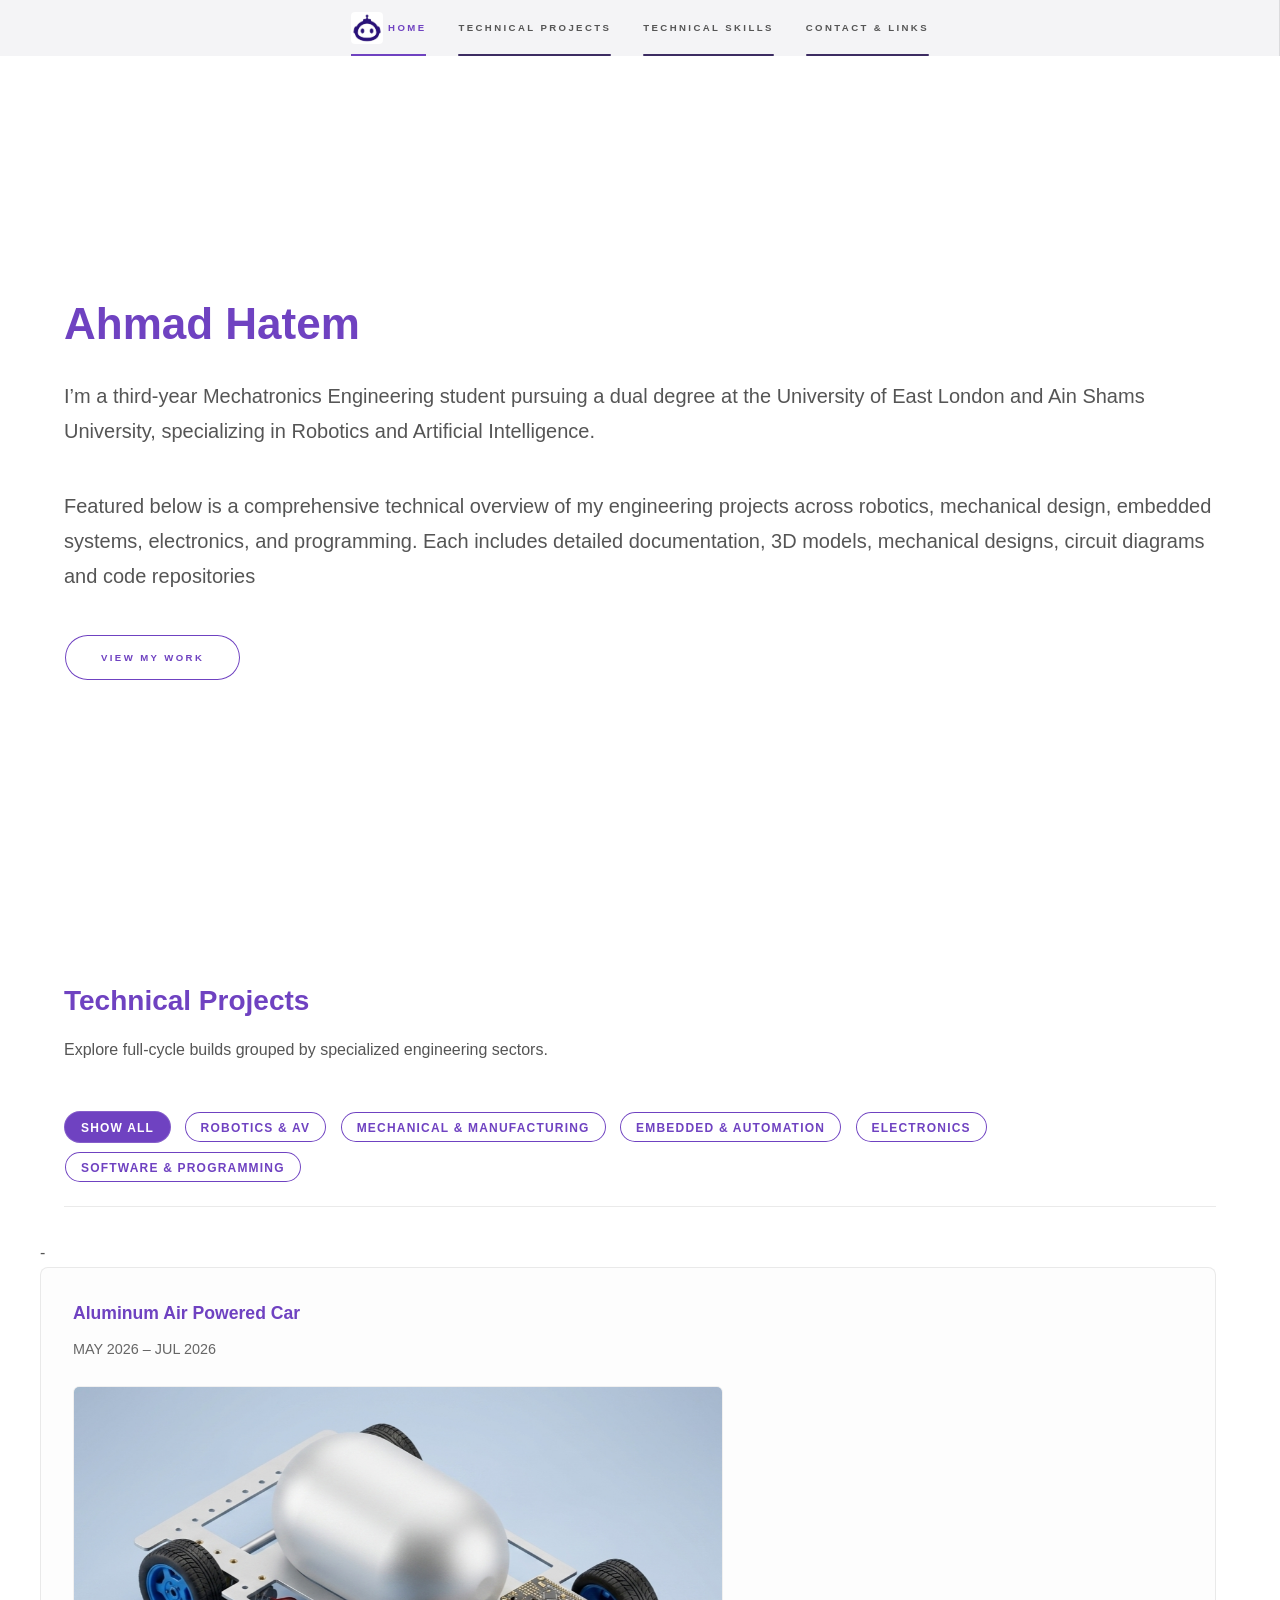
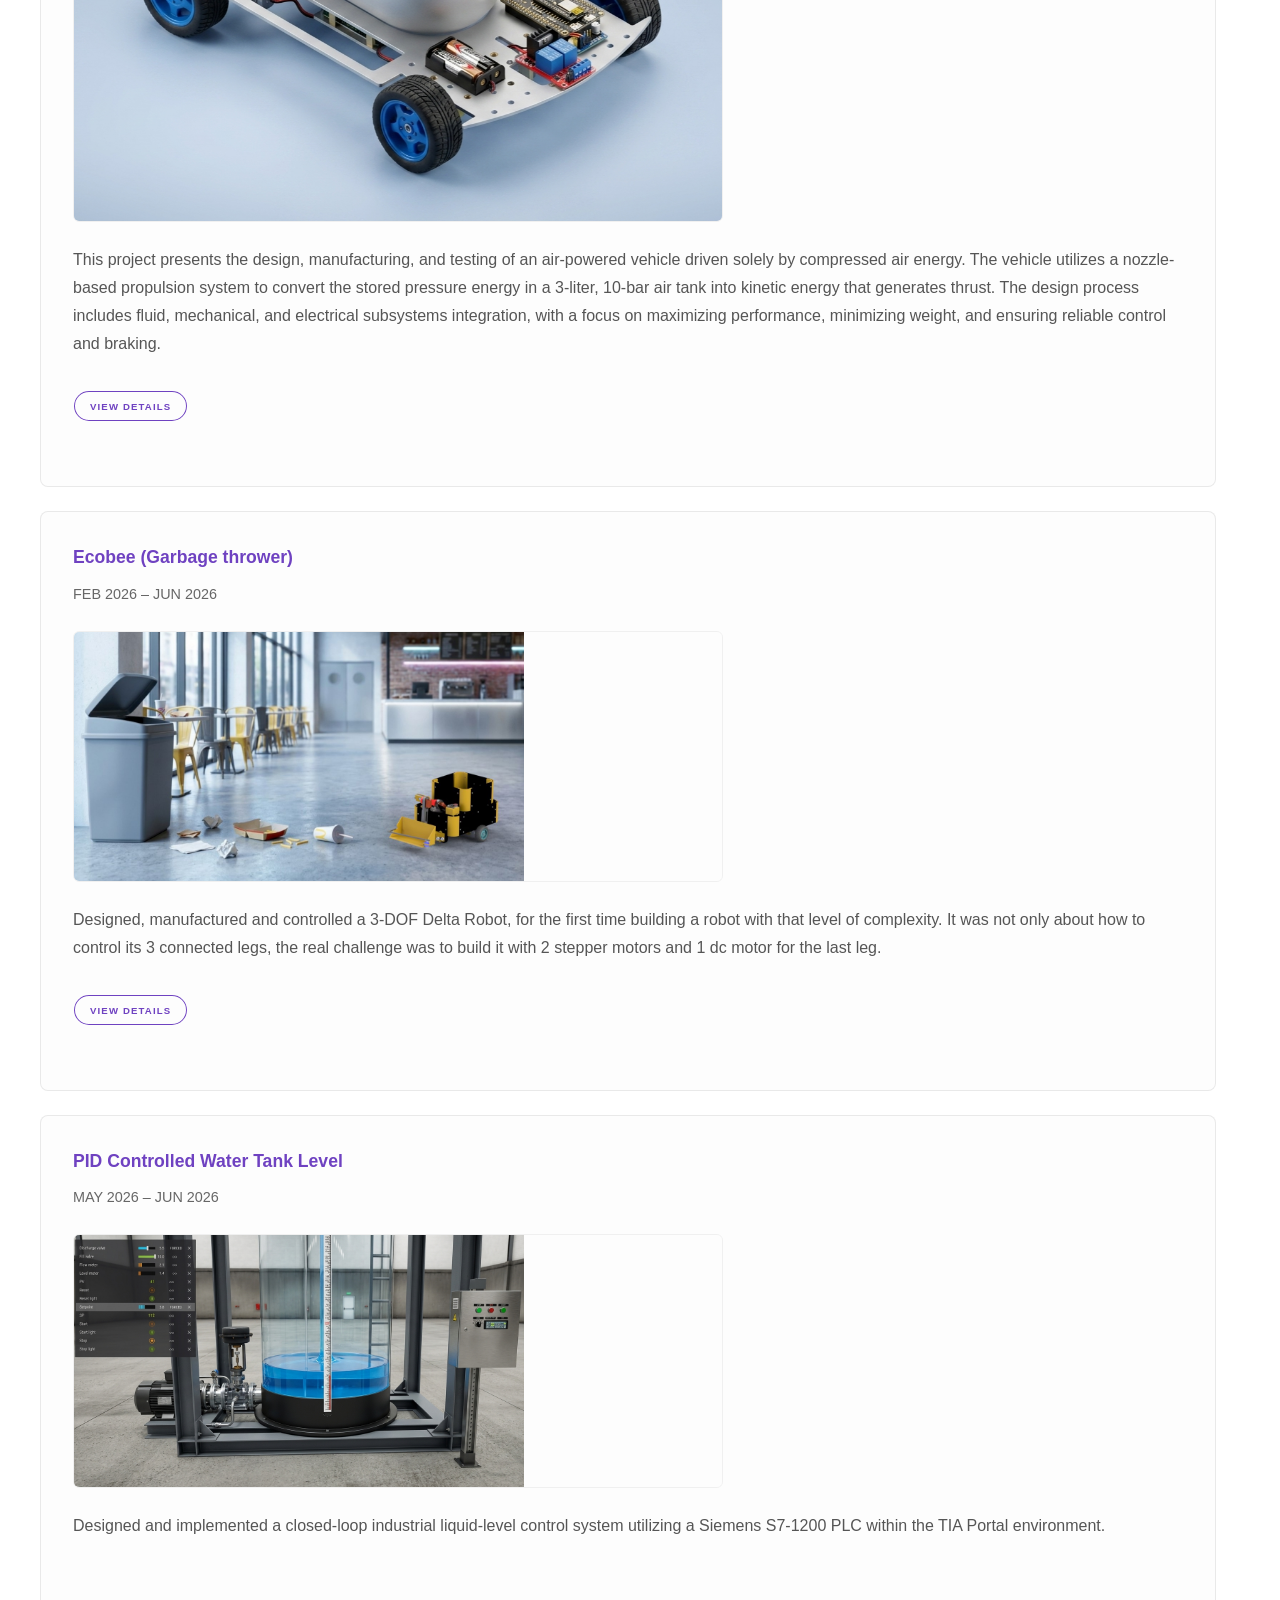
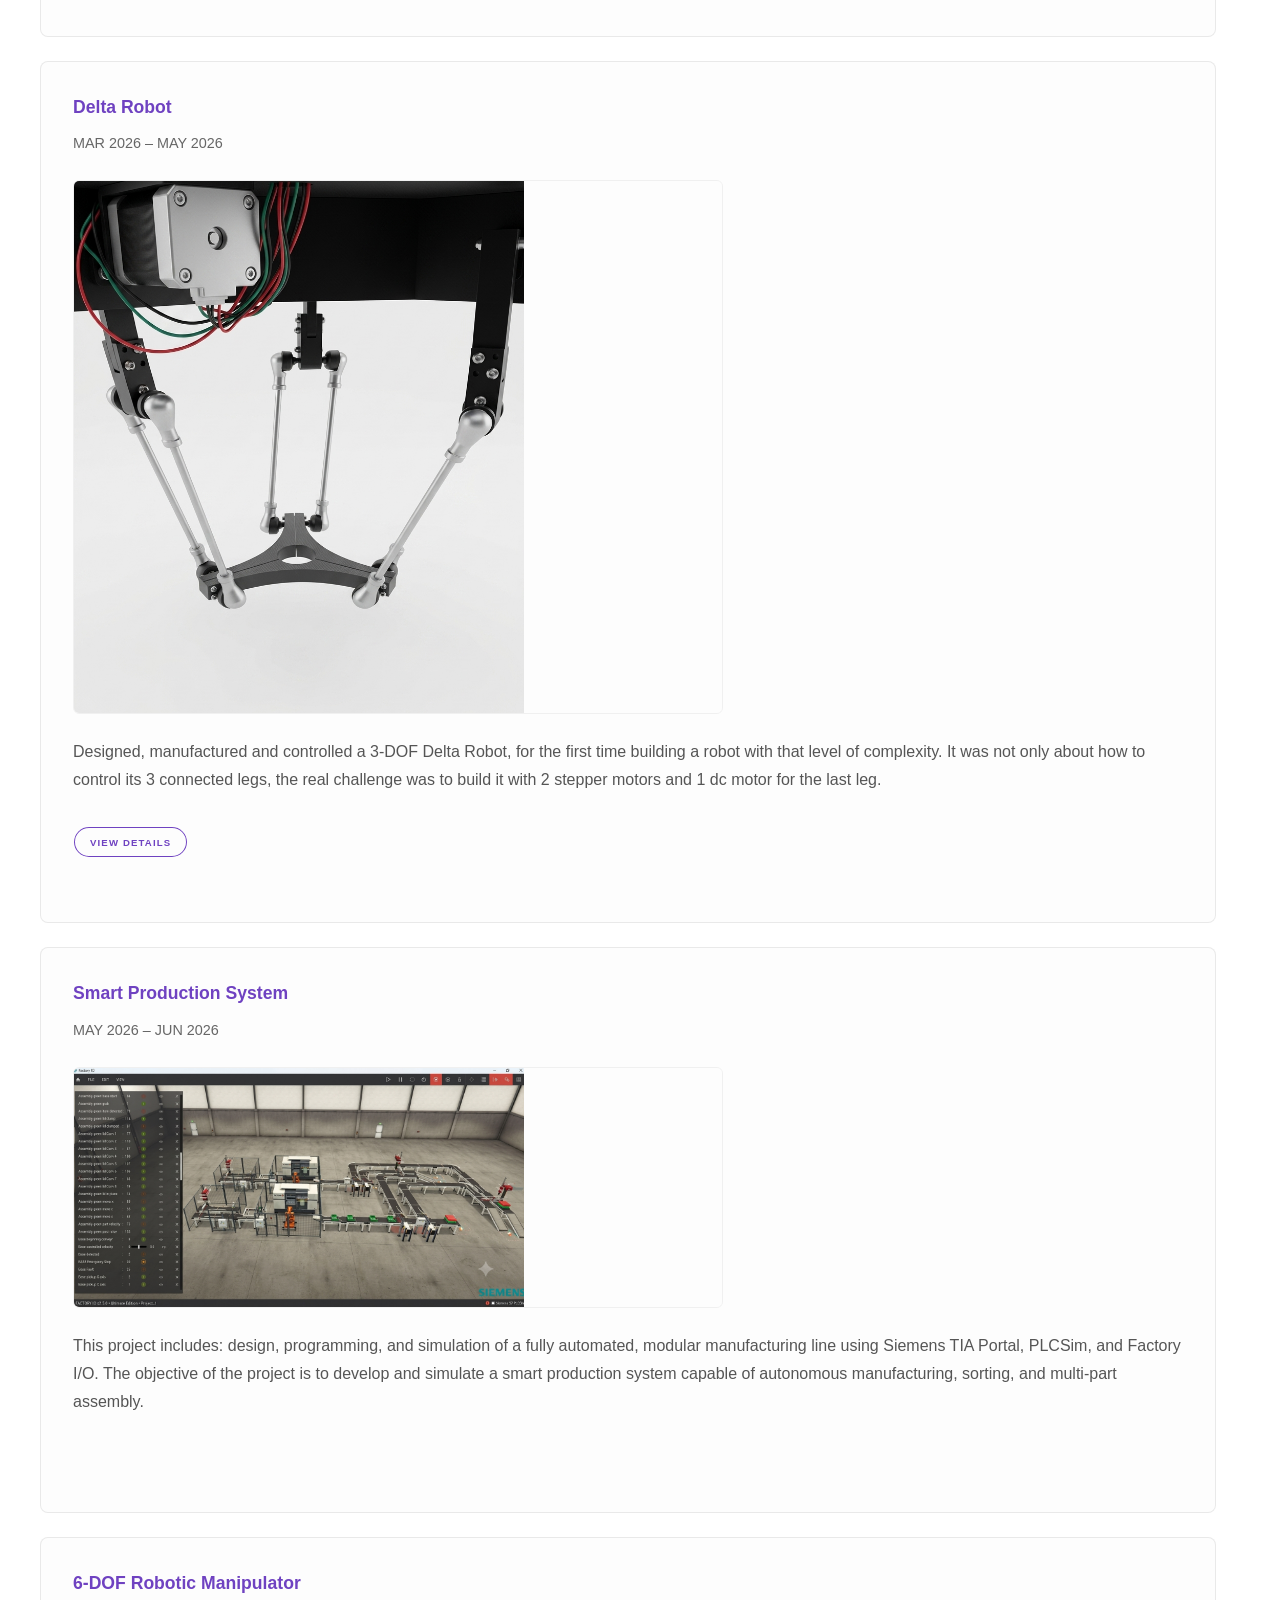
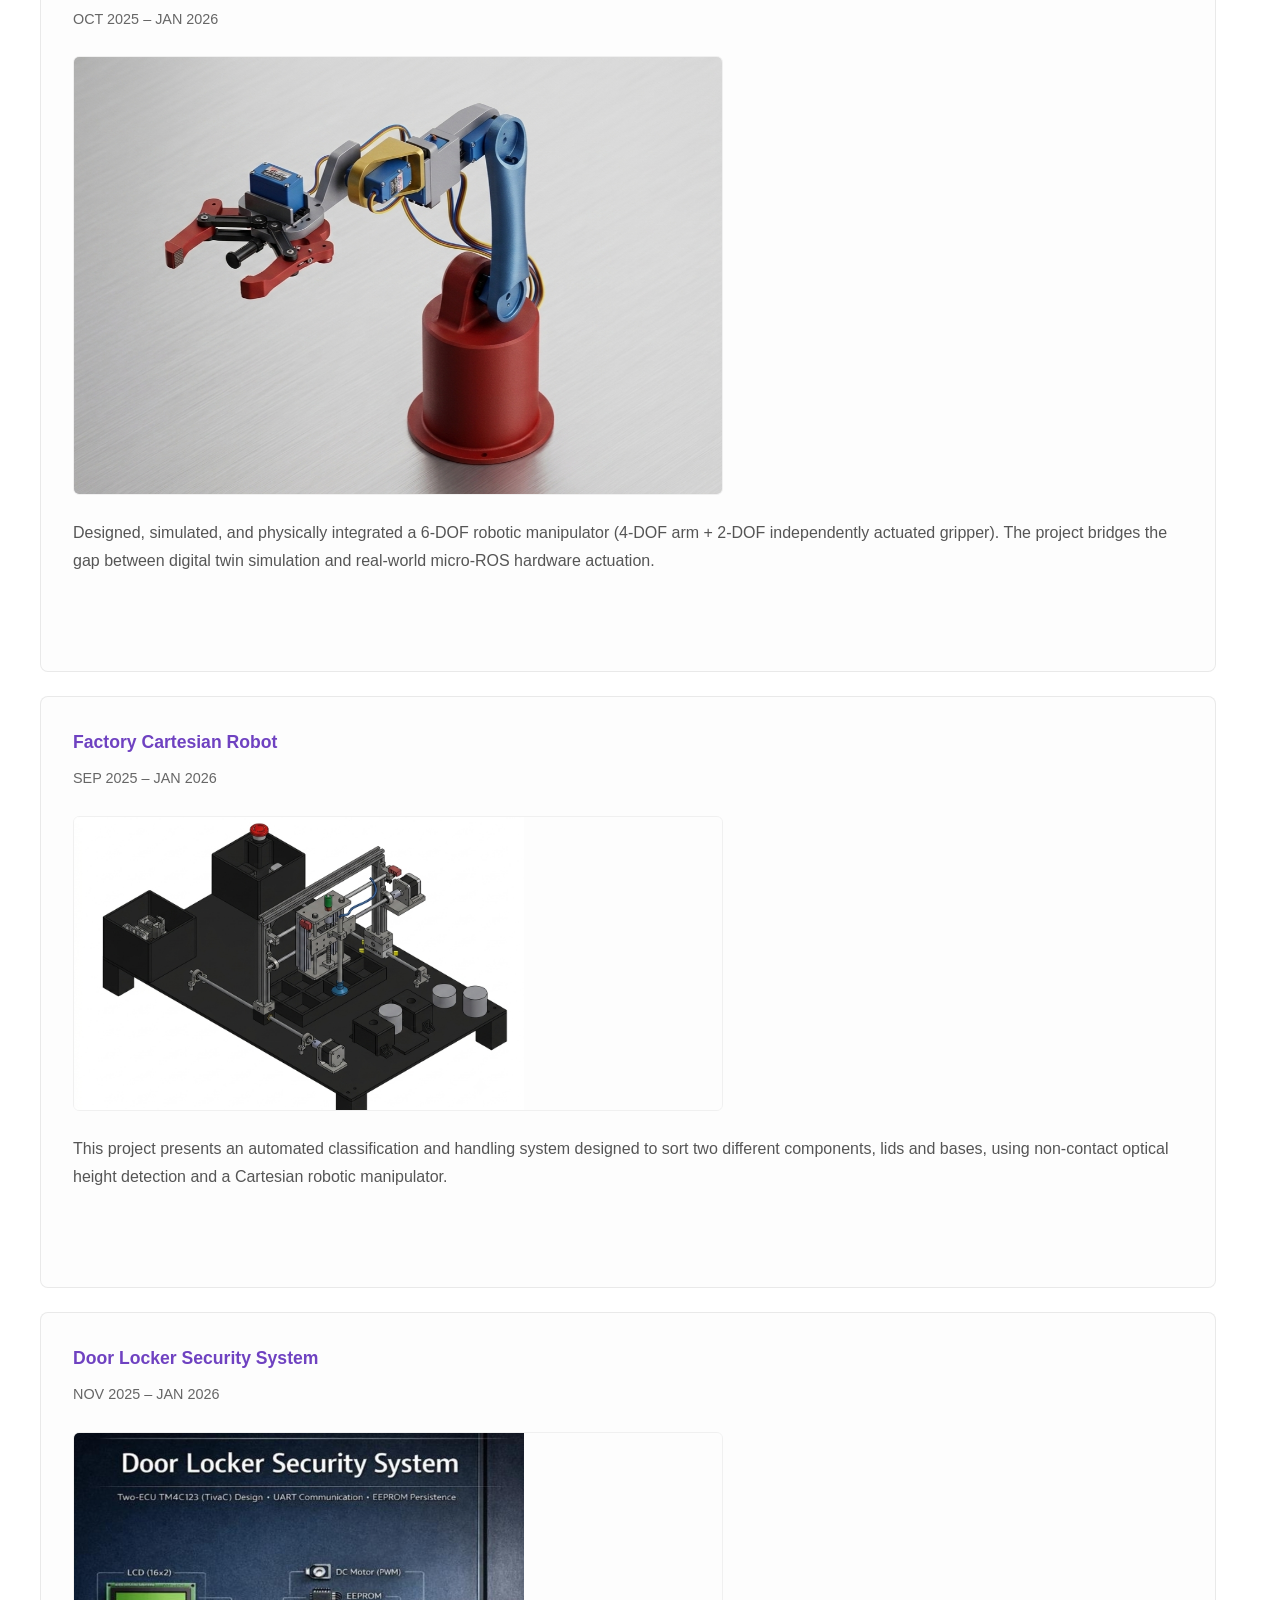
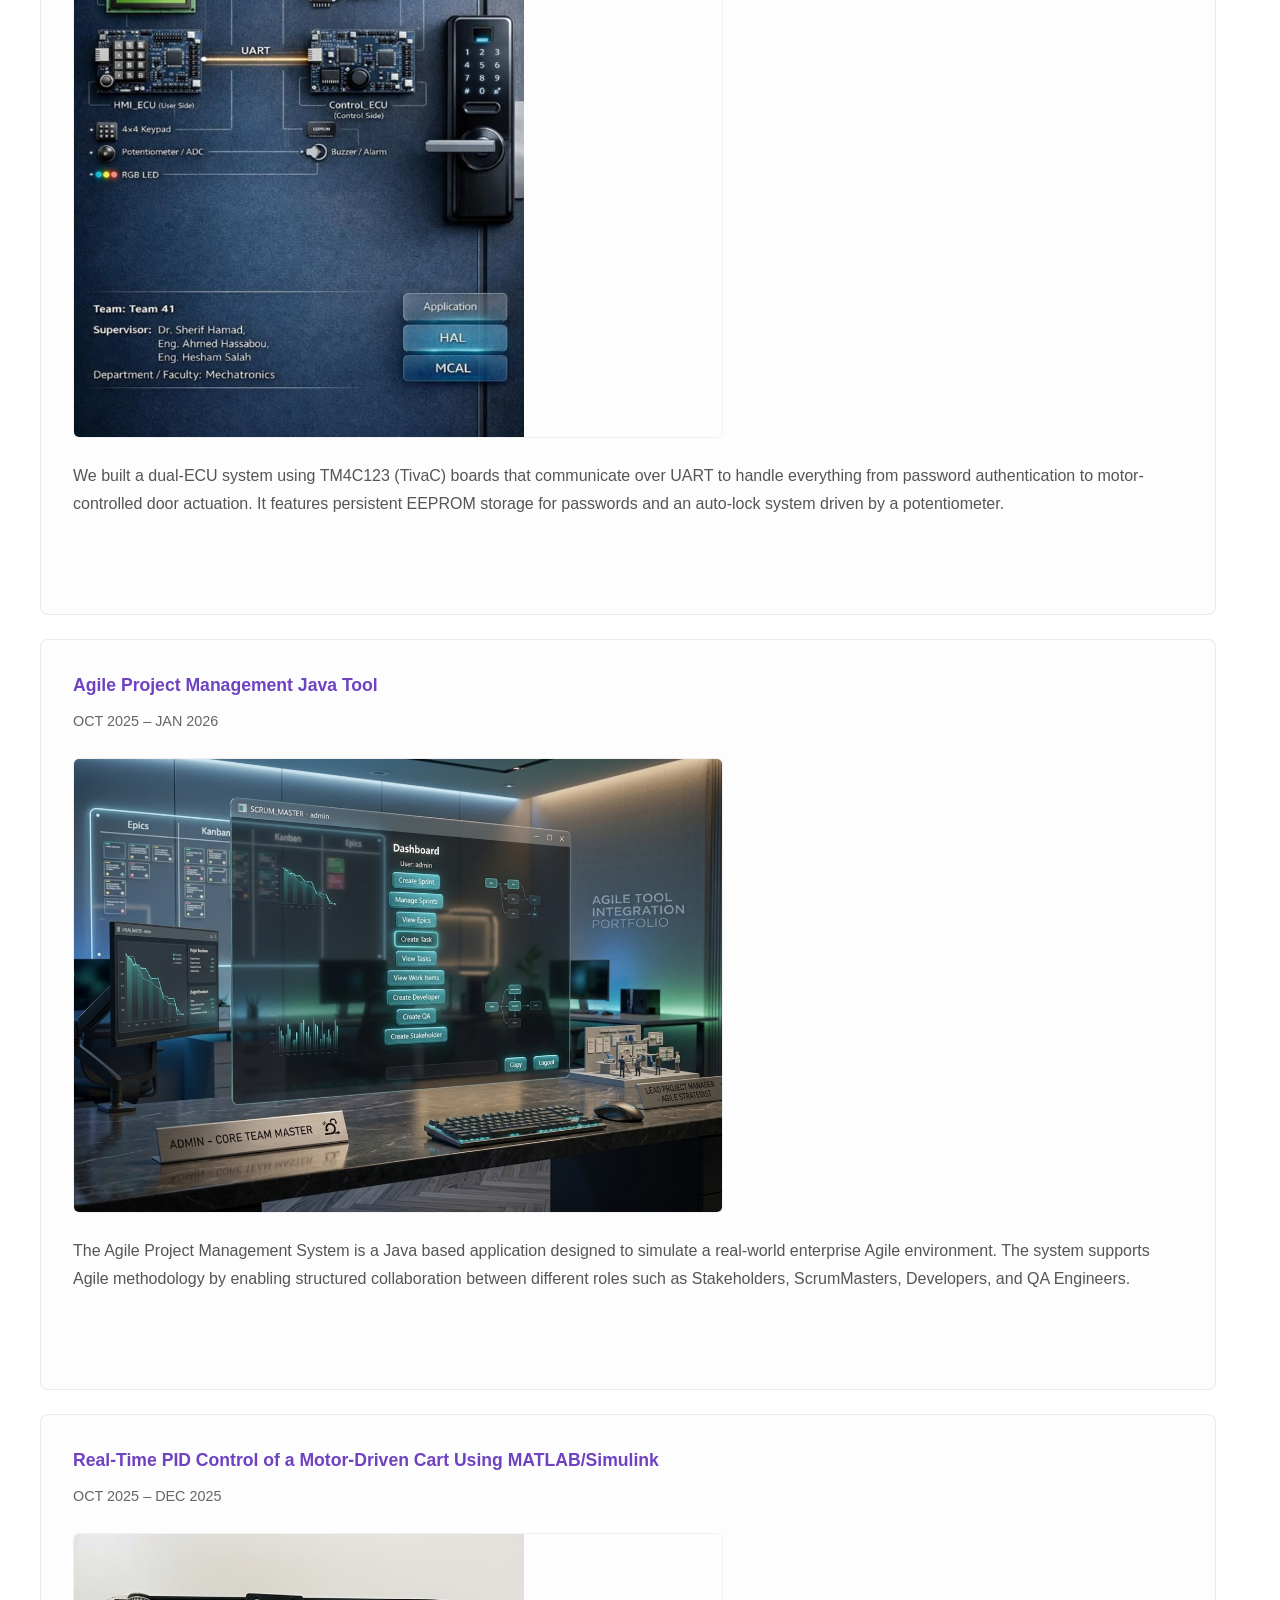
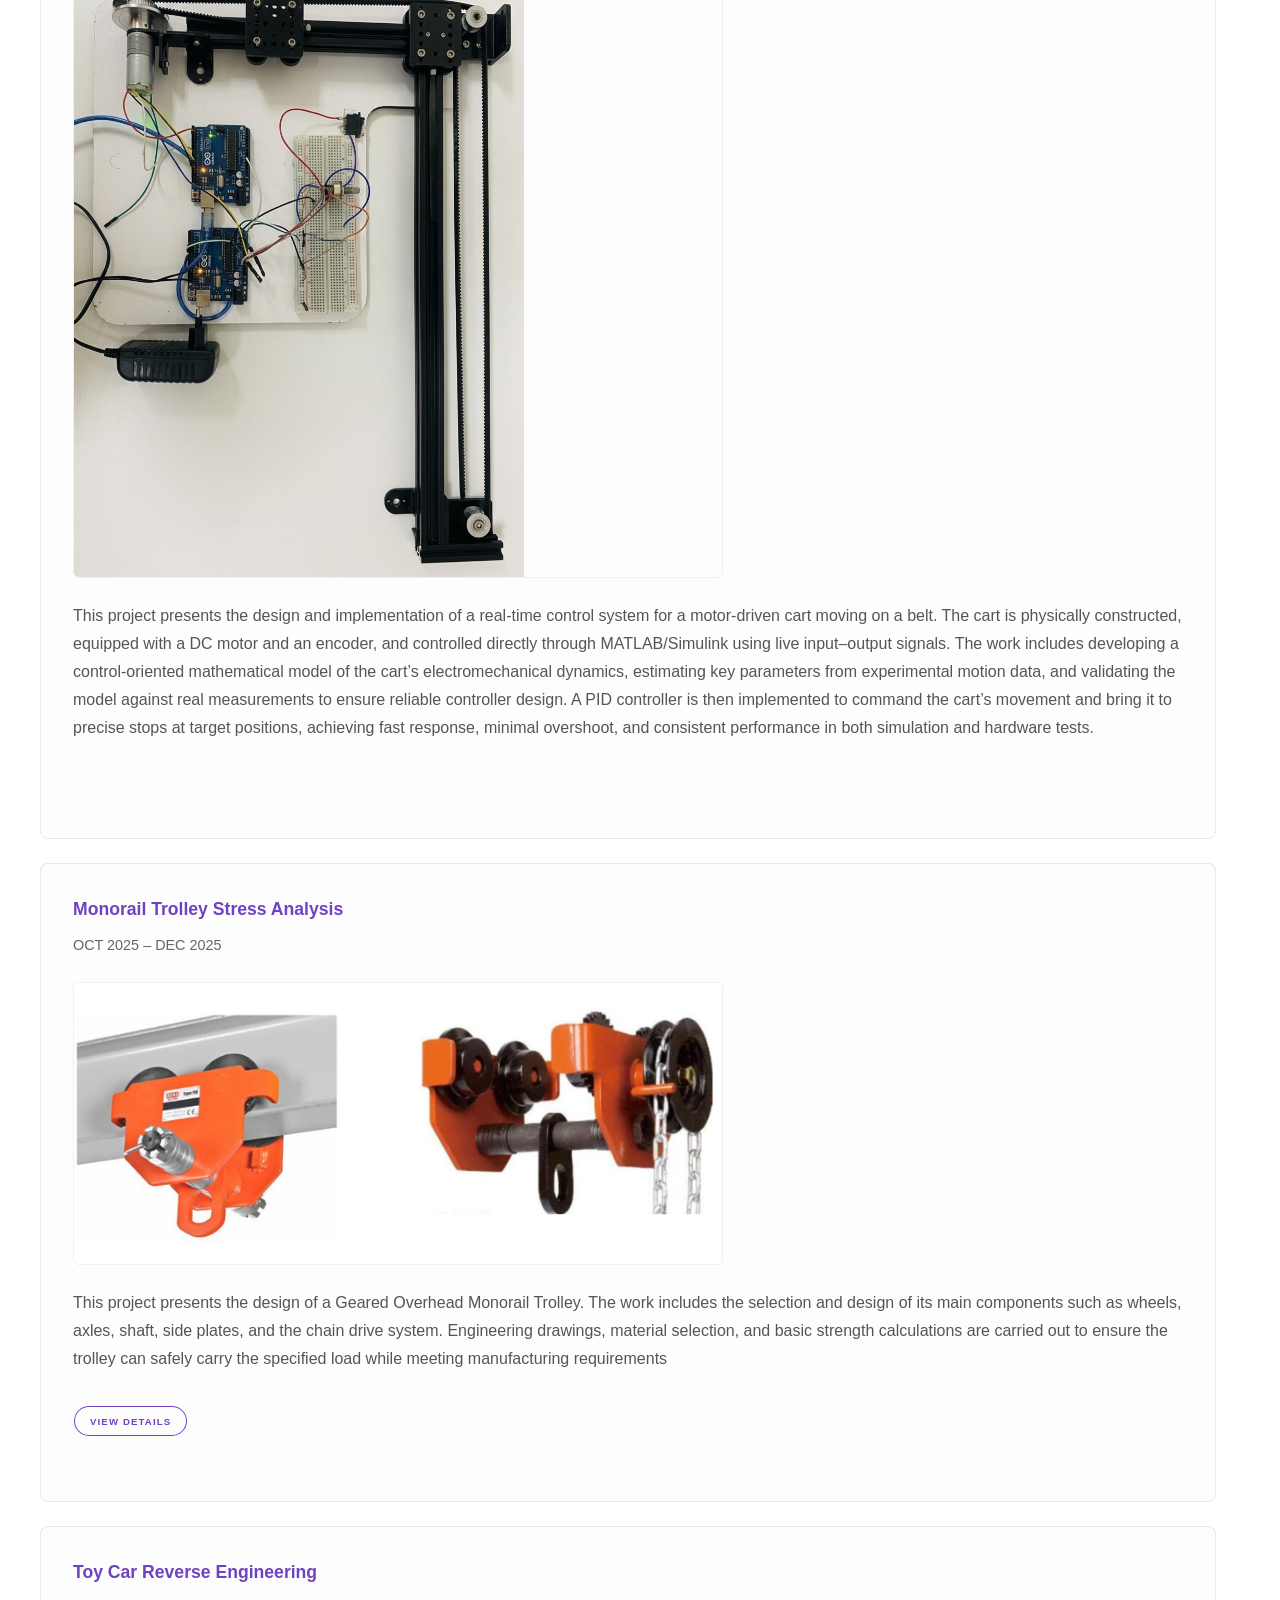
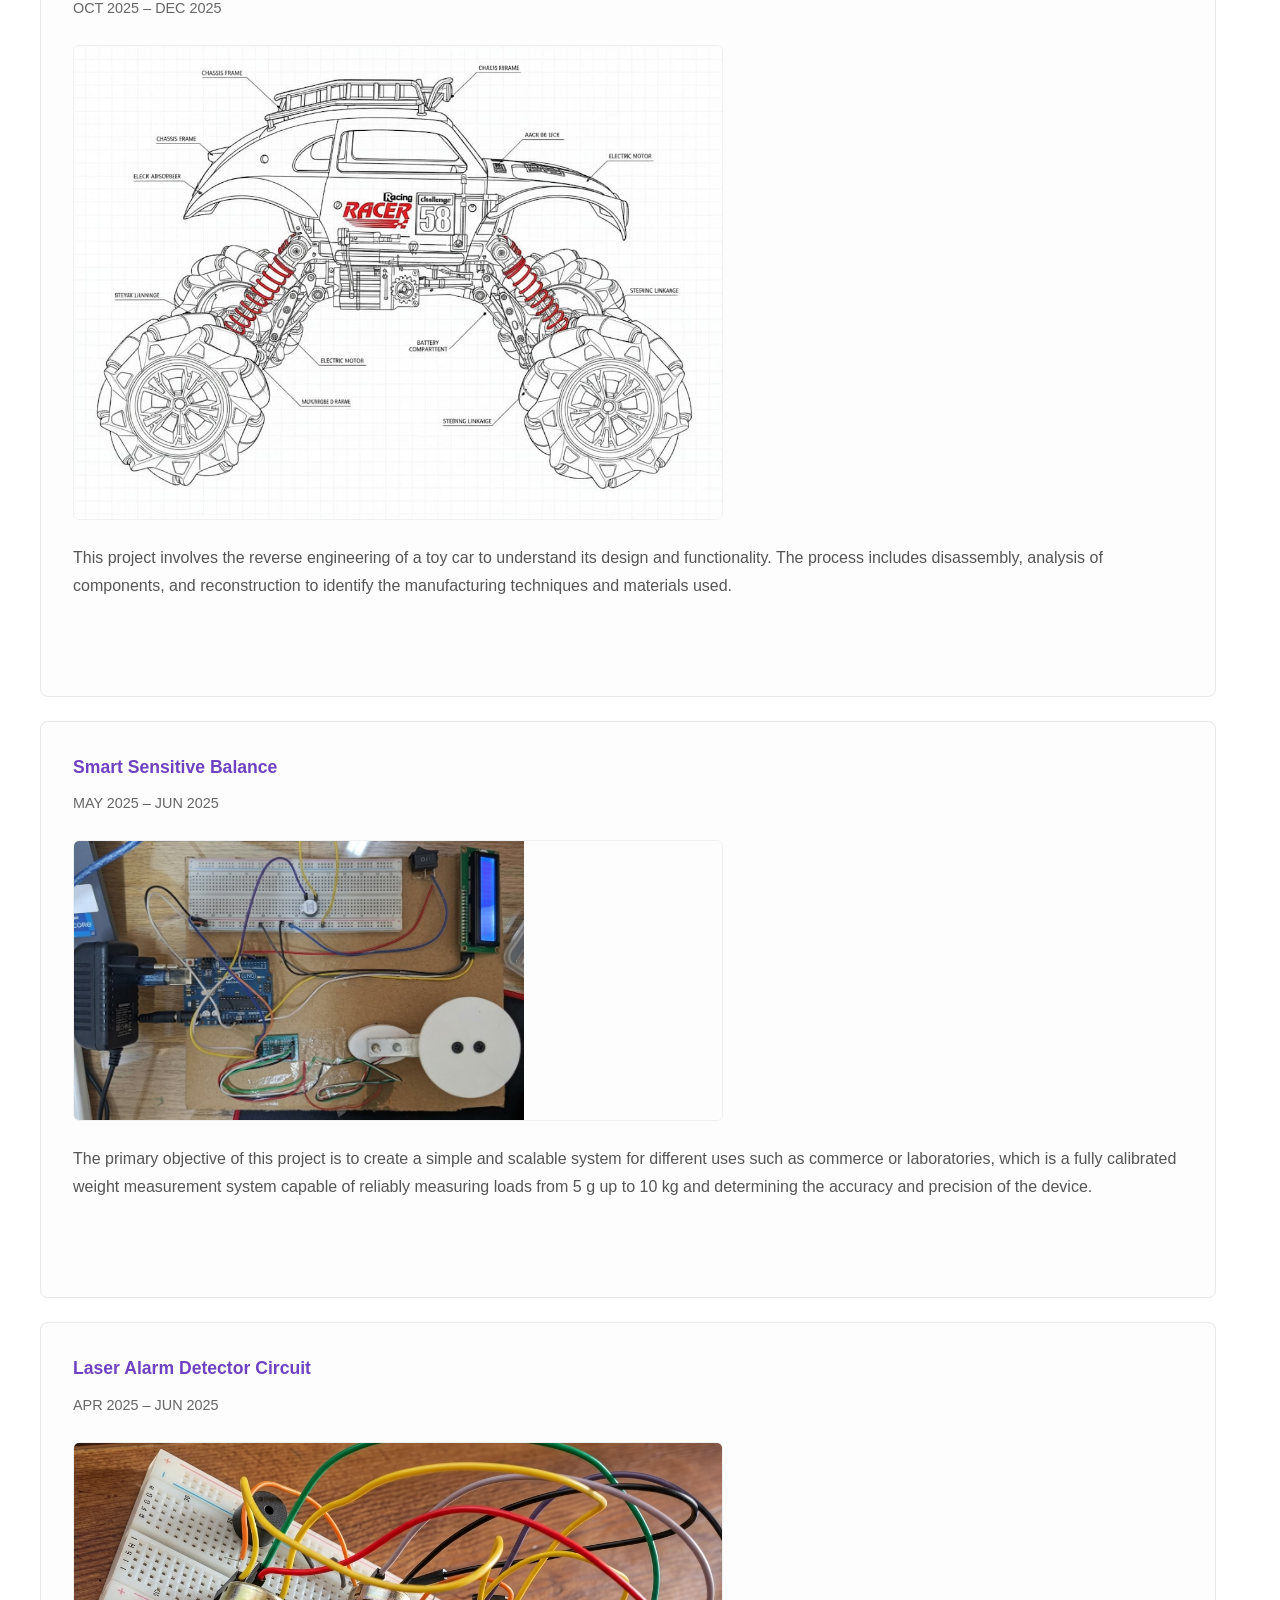
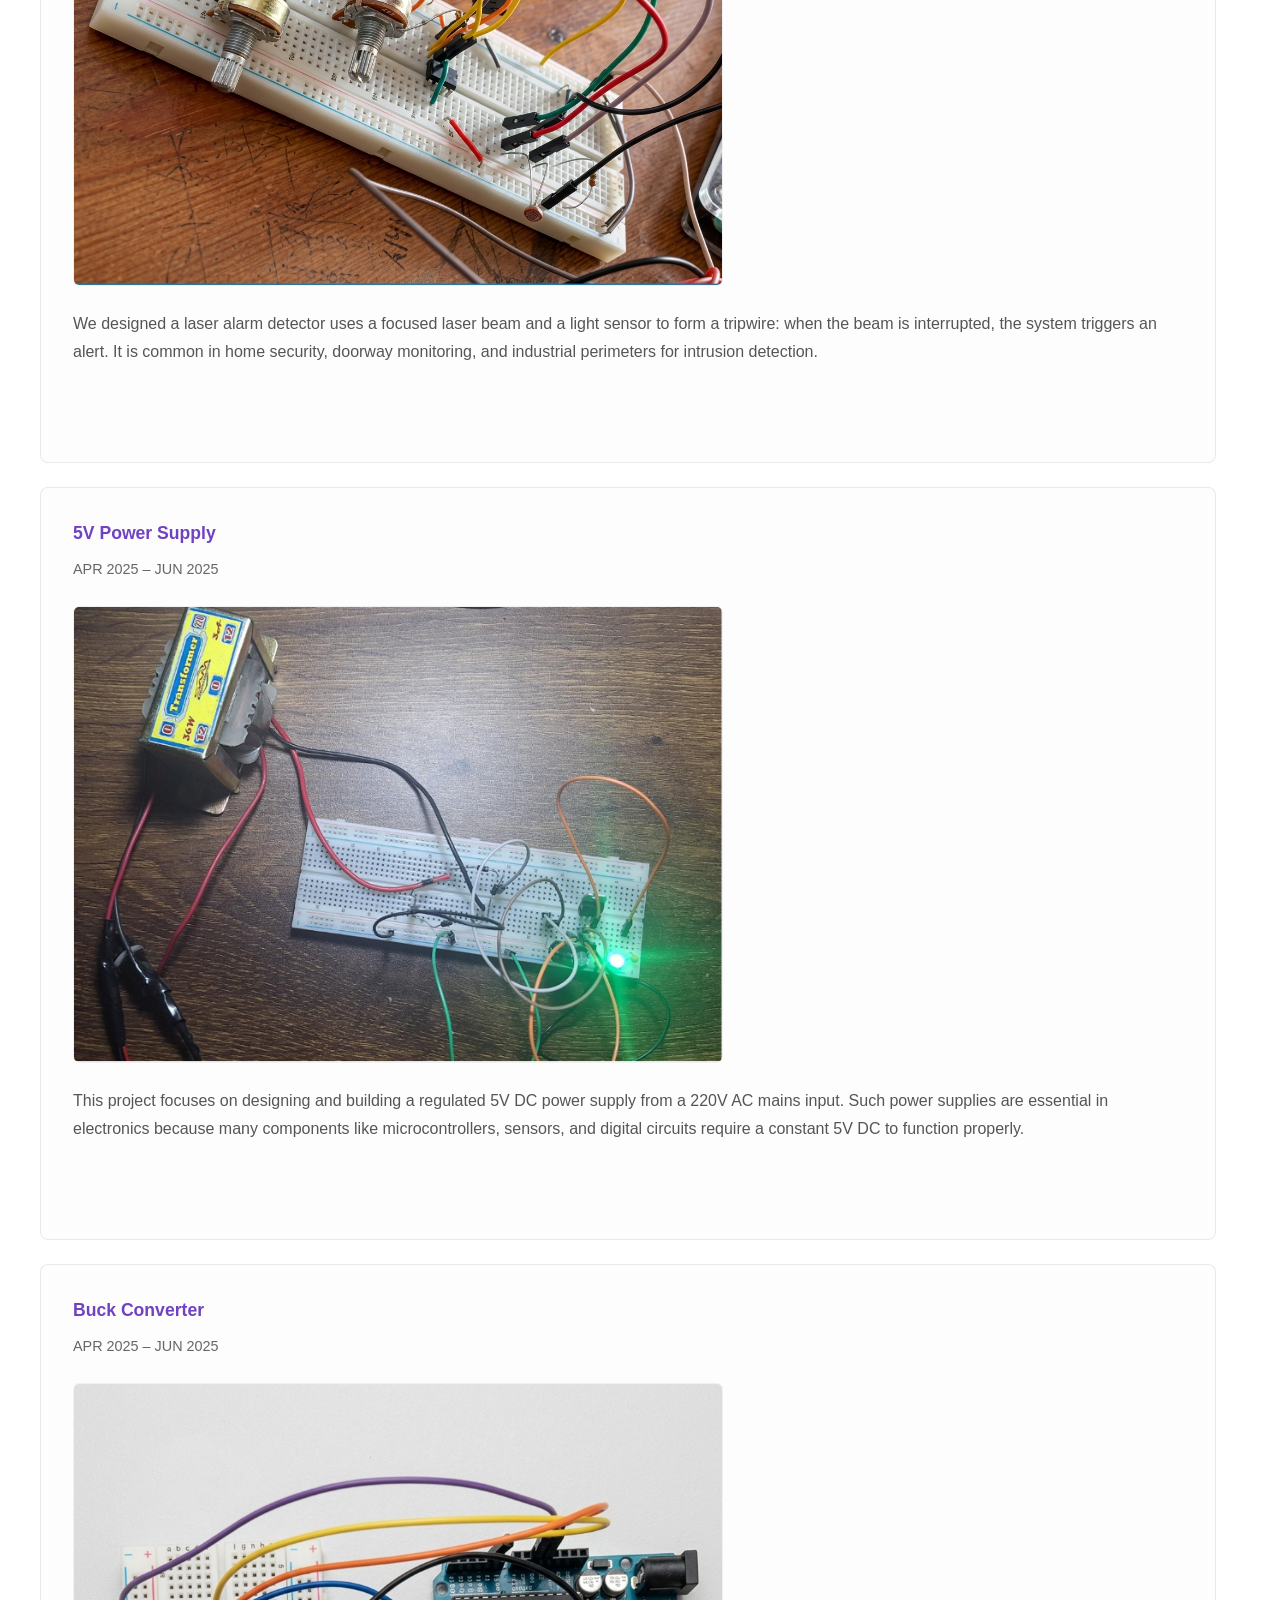
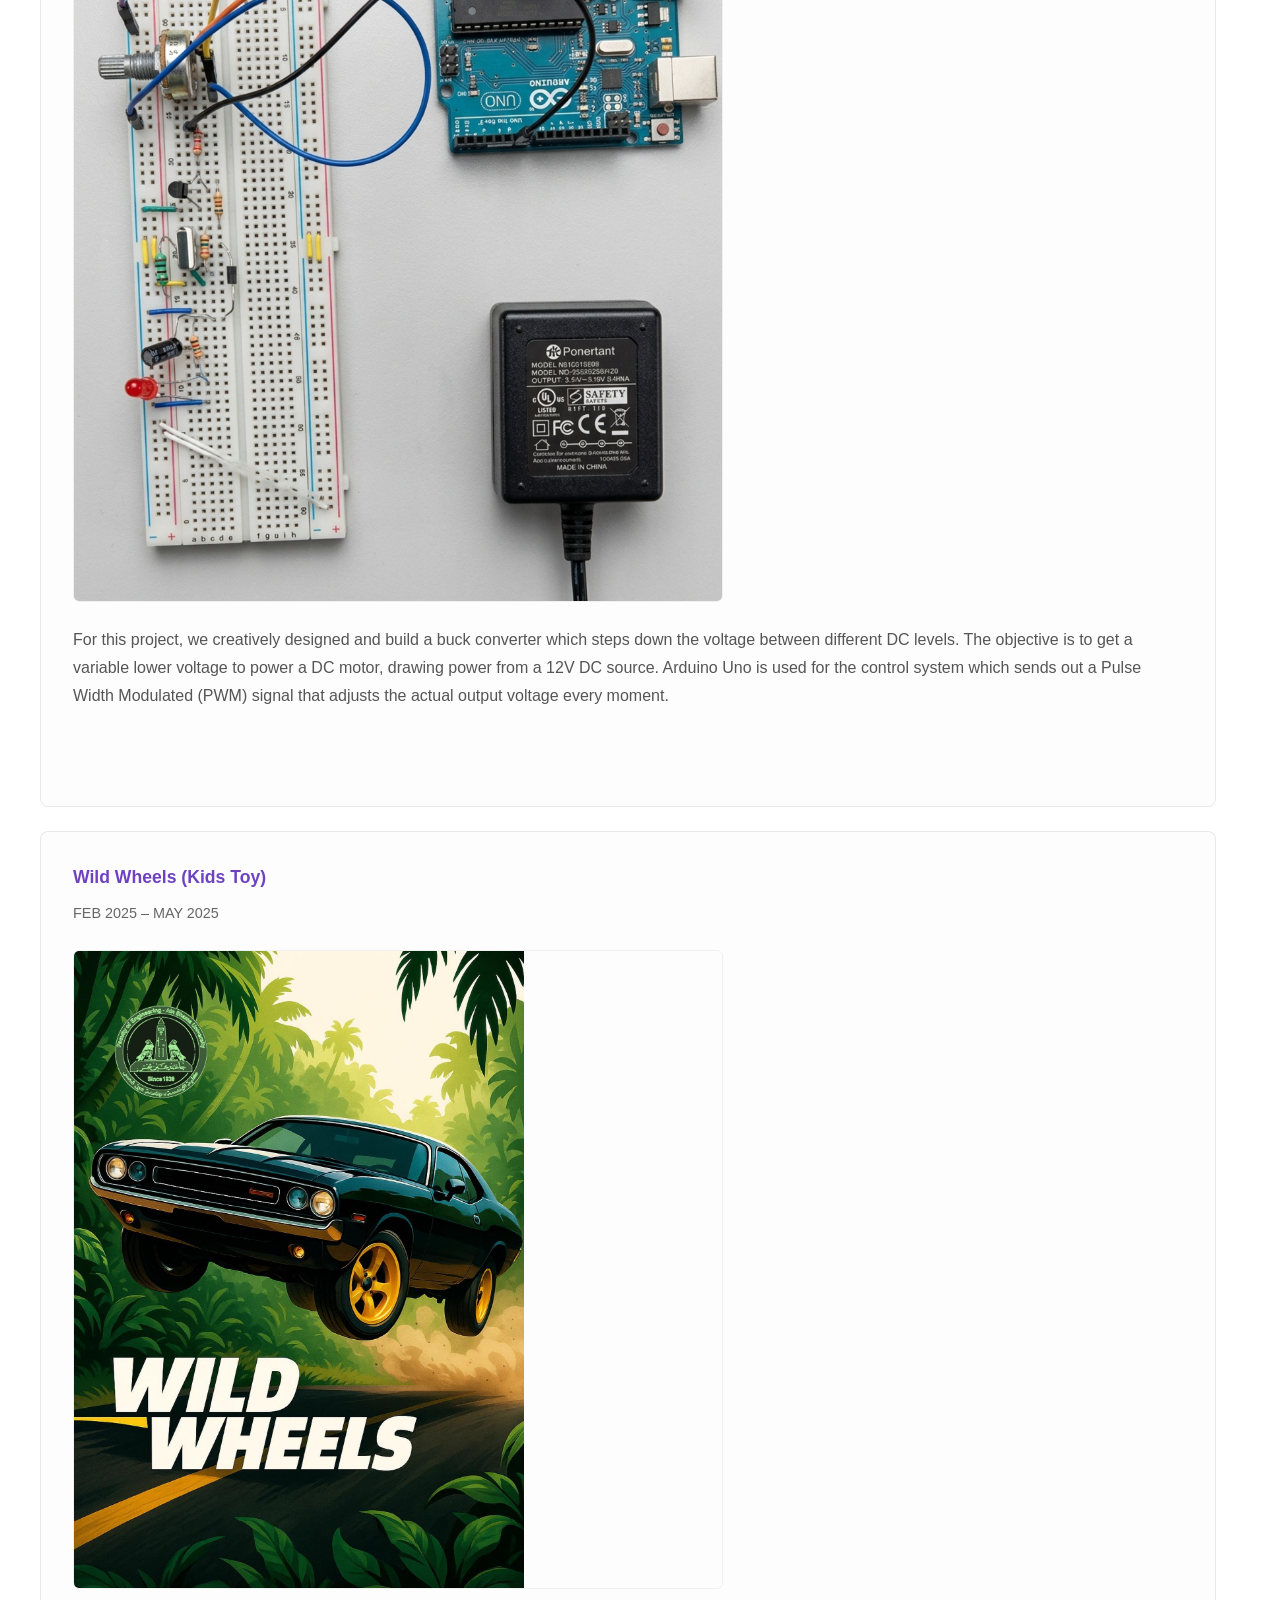
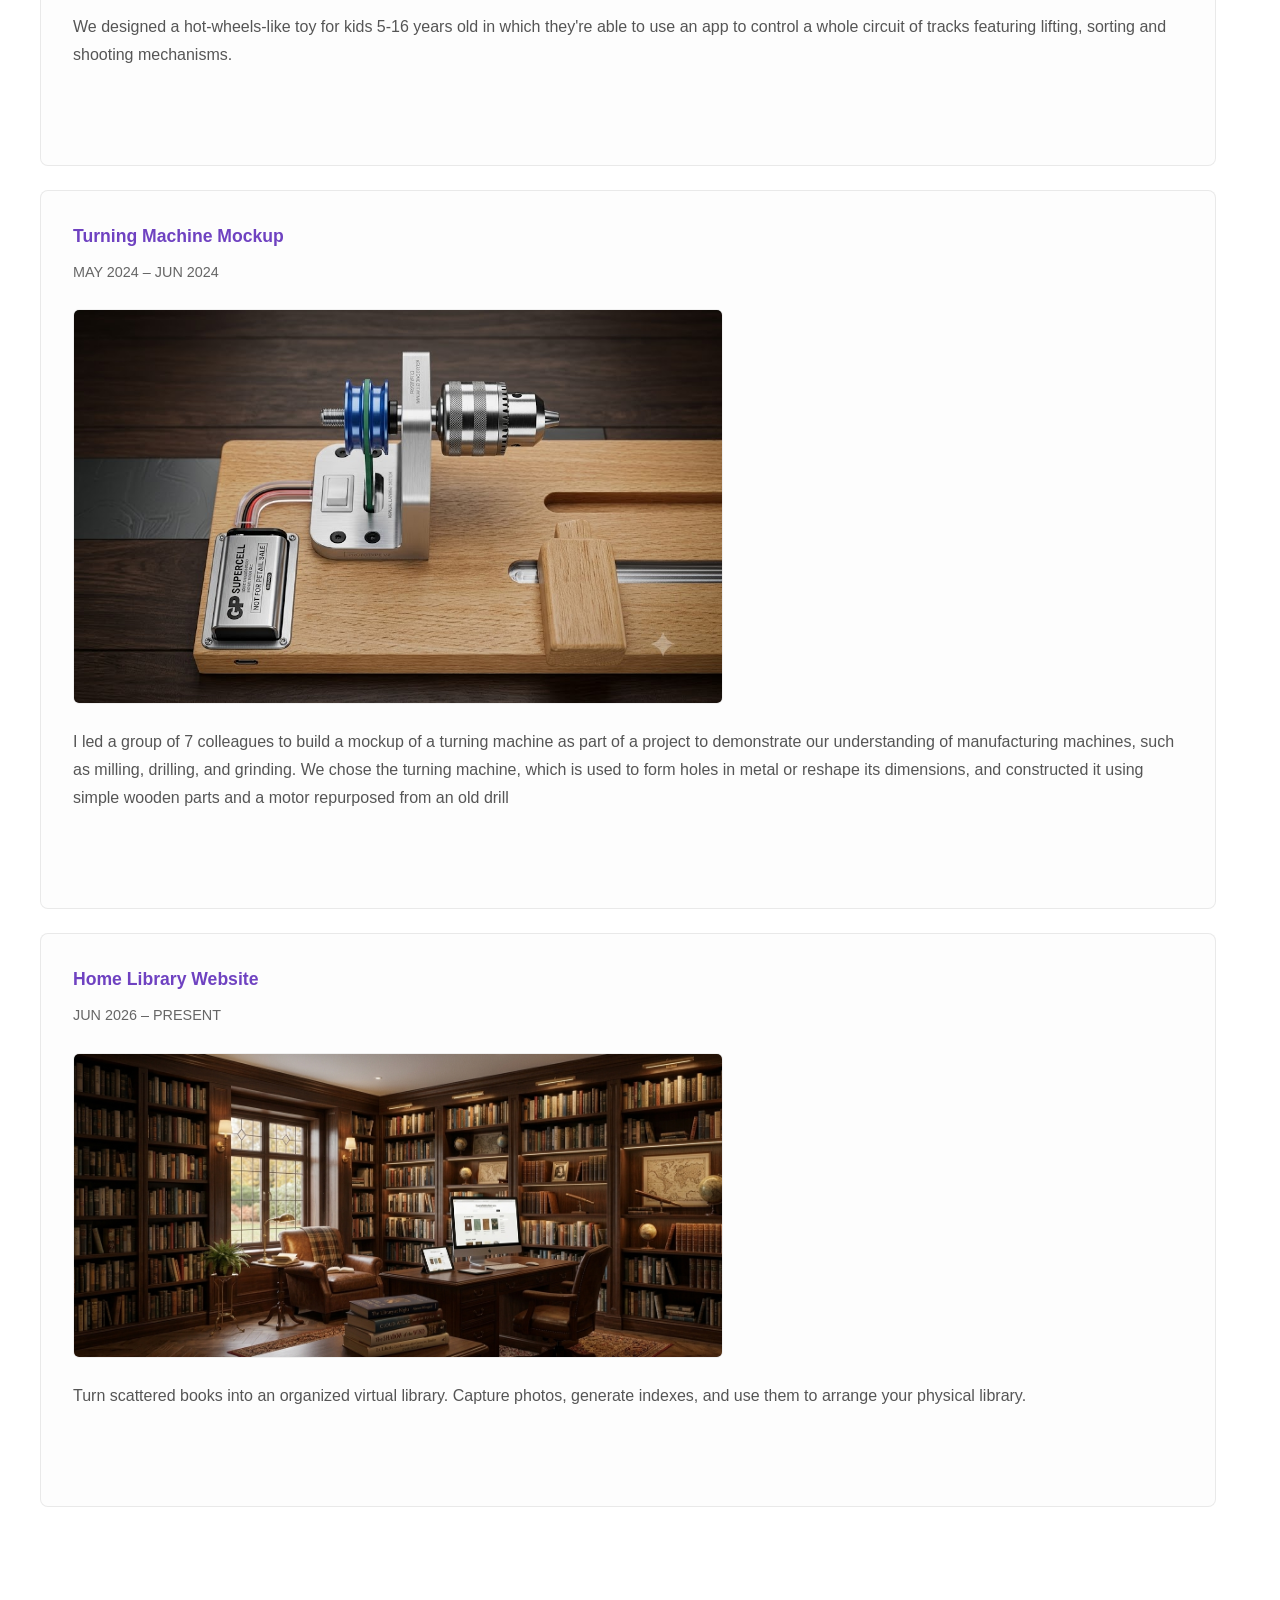
==== index.html @ 8d98d715 "few changes" ====
<!DOCTYPE HTML>
<!--
	Hyperspace by HTML5 UP
	html5up.net | @ajlkn
	Free for personal and commercial use under the CCA 3.0 license (html5up.net/license)
-->
<html>
	<head>
		<!-- Google tag (gtag.js) -->
<script async src="https://www.googletagmanager.com/gtag/js?id=G-NFCW03Z063"></script>
<script>
  window.dataLayer = window.dataLayer || [];
  function gtag(){dataLayer.push(arguments);}
  gtag('js', new Date());

  gtag('config', 'G-NFCW03Z063');
</script>
		
		<title>Ahmad Hatem's Portofolio</title>
		<meta charset="utf-8" />
		<meta name="viewport" content="width=device-width, initial-scale=1, user-scalable=no" />
		<link rel="stylesheet" href="assets/css/main.css" />
		<noscript><link rel="stylesheet" href="assets/css/noscript.css" /></noscript>
		<link rel="icon" type="image/png" href="images/favicon.png">
	</head>
	<body class="is-preload">

		<!-- Sidebar -->
		<section id="sidebar">
			
			<div class="inner">
				<nav>
					
					<ul>
    <li>
        <a href="#intro" class="nav-home-button">
            <img src="images/favicon.png" alt="Logo" class="nav-logo"> 
            <span>Home</span>
        </a>
    </li>
    <li><a href="#one">Technical Projects</a></li>
    <li><a href="#two">Technical Skills</a></li>
    <li><a href="#three">Contact & Links</a></li>
</ul>
				</nav>
			</div>
		</section>

		<!-- Wrapper -->
			<div id="wrapper">
				

				<!-- Intro -->
<section id="intro" class="wrapper style1 fullscreen fade-up">
	<div class="inner">
		<h1>Ahmad Hatem</h1>
		<p>I’m a third-year Mechatronics Engineering student pursuing a dual degree at the University of East London and Ain Shams University, specializing in Robotics and Artificial Intelligence.</p>           

<p>Featured below is a comprehensive technical overview of my engineering projects across robotics, mechanical design, embedded systems, electronics, and programming. Each includes detailed documentation, 3D models, mechanical designs, circuit diagrams and code repositories</p>
		<ul class="actions">
			<li><a href="#one" class="button scrolly">View My Work</a></li>
		</ul>
	</div>
</section>

				<!-- One -->
<section id="one" class="wrapper style2 fade-up">
	<div class="inner">
		<h2>Technical Projects</h2>
		<p>Explore full-cycle builds grouped by specialized engineering sectors.</p>
		
		<div class="project-filters" style="margin-bottom: 2rem;">
			<button class="button small active-filter" onclick="filterSelection('all')">Show All</button>
			<button class="button small" onclick="filterSelection('robotics')">Robotics & AV</button>
			<button class="button small" onclick="filterSelection('mechanical')">Mechanical & Manufacturing</button>
			<button class="button small" onclick="filterSelection('embedded')">Embedded & Automation</button>
			<button class="button small" onclick="filterSelection('electronics')">Electronics</button>
			<button class="button small" onclick="filterSelection('software')">Software & Programming</button>
		</div>

		<div class="row">

			<!--1. Aluminum Air Powered Car-->
			<div class=" col-12-medium project-card mechanical" data-date="2026-07">
				<h3>Aluminum Air Powered 
Car</h3>
<span class="project-date">MAY 2026 – JUL 2026</span>
				<div class="project-image-container">
        <img src="images/machinelement.png" alt="Turning Machine Mockup">
    </div>
				<p>This project presents the design, manufacturing, and testing of an air-powered vehicle driven solely by compressed air energy. The vehicle utilizes a nozzle-based propulsion system to convert the stored pressure energy in a 3-liter, 10-bar air tank into kinetic energy that generates thrust. The design process includes fluid, mechanical, and electrical subsystems integration, with a focus on maximizing performance, minimizing weight, and ensuring reliable control and braking.</p>
				<ul class="actions">
					<li><a href="aluminum_car.html" class="button small">View Details</a></li>
				</ul>
			</div>

			-			<!--2. Ecobee (Garbage thrower)-->
		<div class=" col-12-medium project-card robotics" data-date="2026-06">
				<h3>Ecobee (Garbage thrower)</h3>
								<span class="project-date">FEB 2026 – JUN 2026</span>
				<div class="project-image-container">
        <img src="images/ecobee.jpeg" alt="3-DOF Delta Robot - Advanced Robotics Course" class="portfolio-hero-img">
    </div>
				<p>Designed, manufactured and controlled a 3-DOF Delta Robot, for the first time building a robot with that level of complexity. It was not only about how to control its 3 connected legs, the real challenge was to build it with 2 stepper motors and 1 dc motor for the last leg.</p>
				<ul class="actions">
					<li><a href="ecobee.html" class="button small">View Details</a></li>
				</ul>
			</div>
			
			<!--3. PID Controlled Water Tank Level-->
			<div class=" col-12-medium project-card embedded" data-date="2026-06">
				<h3>PID Controlled Water Tank Level</h3>
				<span class="project-date">MAY 2026 – JUN 2026</span>
				<div class="project-image-container">
        <img src="images/automation.png" alt="PID Controlled Water Tank Level" class="portfolio-hero-img">
    </div>
				<p>Designed and implemented a closed-loop industrial liquid-level control system utilizing a Siemens S7-1200 PLC within the TIA Portal environment.</p>
				<ul class="actions">
					<!-- <li><a href="#" class="button small">View Details</a></li> -->
				</ul>
			</div>

			<!--4. Delta Robot-->
						<div class=" col-12-medium project-card robotics" data-date="2026-05">
				<h3>Delta Robot</h3>
				<span class="project-date">MAR 2026 – MAY 2026</span>
				<div class="project-image-container">
					
        <img src="images/delta robot.png" alt="3-DOF Delta Robot - Advanced Robotics Course" class="portfolio-hero-img">
    </div>
				<p>Designed, manufactured and controlled a 3-DOF Delta Robot, for the first time building a robot with that level of complexity. It was not only about how to control its 3 connected legs, the real challenge was to build it with 2 stepper motors and 1 dc motor for the last leg.</p>
				<ul class="actions">
					<li><a href="delta_robot.html" class="button small">View Details</a></li>
				</ul>
			</div>

			<!--5. Smart Production System-->
						<div class=" col-12-medium project-card embedded" data-date="2026-05">
				<h3>Smart Production System</h3>
				<span class="project-date"> MAY 2026 – JUN 2026</span>
				<div class="project-image-container">
        <img src="images/auto2.png" alt="Smart Production System" class="portfolio-hero-img">
    </div>
				<p> This project includes: design, programming, and simulation of a fully automated, 
modular manufacturing line using Siemens TIA Portal, PLCSim, and Factory I/O. 
The objective of the project is to develop and simulate a smart production system 
capable of autonomous manufacturing, sorting, and multi-part assembly.</p>
				<ul class="actions">
					<!-- <li><a href="#" class="button small">View Details</a></li> -->
				</ul>
			</div>

			<!--6. 6-DOF Robotic Manipulator-->
			<div class=" col-12-medium project-card robotics" data-date="2026-01">
				<h3>6-DOF Robotic Manipulator</h3>
				<span class="project-date">OCT 2025 – JAN 2026</span>
				<div class="project-image-container">
        <img src="images/6dof robot pic.png" alt="6-DOF Manipulator Simulation Analysis" >
    </div>
				<p>Designed, simulated, and physically integrated a 6-DOF robotic manipulator (4-DOF arm + 2-DOF independently actuated gripper). The project bridges the gap between digital twin simulation and real-world micro-ROS hardware actuation.</p>
				<ul class="actions">
					<!-- <li><a href="#" class="button small">View Details</a></li> -->
				</ul>
			</div>
			
			<!--7. Factory Cartesian Robot-->
			<div class=" col-12-medium project-card robotics" data-date="2026-01">
				<h3>Factory Cartesian Robot</h3>
				<span class="project-date">SEP 2025 – JAN 2026</span>
				<div class="project-image-container">
        <img src="images/design1.png" alt="Factory Cartesian Robot" class="portfolio-hero-img">
    </div>
				<p>This project presents an automated classification and handling system designed to 
sort two different components, lids and bases, using non-contact optical height 
detection and a Cartesian robotic manipulator.</p>
				<ul class="actions">
					<!-- <li><a href="#" class="button small">View Details</a></li> -->
				</ul>
			</div>
			
			<!--8. Door Locker Security System-->
			<div class=" col-12-medium project-card embedded" data-date="2026-01">
				<h3>Door Locker Security System</h3>
								<span class="project-date"> NOV 2025 – JAN 2026</span>
				<div class="project-image-container">
        <img src="images/doorlock.jpg" alt="Door Locker Security System" class="portfolio-hero-img">
    </div>
				<p>We built a dual-ECU system using TM4C123 (TivaC) boards that communicate over UART to handle everything from password authentication to motor-controlled door actuation. It features persistent EEPROM storage for passwords and an auto-lock system driven by a potentiometer.</p>
				<ul class="actions">
					<!-- <li><a href="#" class="button small">View Details</a></li> -->
				</ul>
			</div>

			<!--9. Agile Project Management Java Tool-->
						<div class=" col-12-medium project-card software" data-date="2026-01">
				<h3>Agile Project Management Java Tool</h3>
				<span class="project-date">OCT 2025 – JAN 2026</span>
				<div class="project-image-container">
        <img src="images/agiletool.png" alt="Agile Project Management Tool">
    </div>
				<p>The Agile Project Management System is a Java
based application designed to simulate a real-world 
enterprise Agile environment. The system supports 
Agile methodology by enabling structured 
collaboration between different roles such as 
Stakeholders, ScrumMasters, Developers, and QA 
Engineers. </p>
				<ul class="actions">
					<!-- <li><a href="#" class="button small">View Details</a></li> -->
				</ul>
			</div>

			<!--5. Wild Wheels (Kids Toy)-->
			<div class=" col-12-medium project-card robotics" data-date="2025-05">
				<h3>Wild Wheels (Kids Toy)</h3>
				<span class="project-date">FEB 2025 – MAY 2025</span>
				<div class="project-image-container">
        <img src="images/wildwheels.jpg" alt="Wild Wheels (Kids Toy)" class="portfolio-hero-img">
    </div>
				<p>We designed a hot-wheels-like toy for kids 5-16 years old in which they're able to use an app to control a whole circuit of tracks featuring lifting, sorting and shooting mechanisms. </p>
				<ul class="actions">
					<!-- <! - - li><a href="#" class="button small">View Details</a></li> -->
				</ul>
			</div>

			

				

			

			<!--9. Real‑Time PID Control of a Motor‑Driven Cart Using MATLAB/Simulink-->
			<div class=" col-12-medium project-card embedded" data-date="2025-12">
				<h3>Real‑Time PID Control of a Motor‑Driven Cart Using MATLAB/Simulink</h3>
				<span class="project-date">OCT 2025 – DEC 2025</span>
				<div class="project-image-container">
        <img src="images/control.png" alt="Door Locker Security System" class="portfolio-hero-img">
    </div>
				<p>  
This project presents the design and implementation of a real-time control system for a motor‑driven cart moving on a belt. The cart is physically constructed, equipped with a DC motor and an encoder, and controlled directly through MATLAB/Simulink using live input–output signals. The work includes developing a control‑oriented mathematical model of the cart’s electromechanical dynamics, estimating key parameters from experimental motion data, and validating the model against real measurements to ensure reliable controller design. A PID controller is then implemented to command the cart’s movement and bring it to precise stops at target positions, achieving fast response, minimal overshoot, and consistent performance in both simulation and hardware tests.</p>
				<ul class="actions">
					<!-- <li><a href="#" class="button small">View Details</a></li> -->
				</ul>
			</div>

			<!--10. Smart Sensitive Balance-->
			<div class=" col-12-medium project-card embedded" data-date="2025-06">
				<h3>Smart Sensitive Balance</h3>
				<span class="project-date">MAY 2025 – JUN 2025</span>
				<div class="project-image-container">
        <img src="images/smartbalance.jpeg" alt="Door Locker Security System" class="portfolio-hero-img">
    </div>
				<p>The primary objective of this project is to create a simple and scalable system for different 
uses such as commerce or laboratories, which is a fully calibrated weight measurement 
system capable of reliably measuring loads from 5 g up to 10 kg and determining the 
accuracy and precision of the device.</p>
				<ul class="actions">
					<!-- <li><a href="#" class="button small">View Details</a></li> -->
				</ul>
			</div>

			<!--12. Monorail Trolley Stress Analysis-->
			<div class=" col-12-medium project-card mechanical" data-date="2025-12">
				<h3>Monorail Trolley Stress Analysis</h3>
				<span class="project-date">OCT 2025 – DEC 2025</span>
				<div class="project-image-container">
        <img src="images/construction1.png" alt="Turning Machine Mockup">
    </div>
				<p>This project presents the design of a Geared Overhead Monorail Trolley. The work 
includes the selection and design of its main components such as wheels, axles, shaft, 
side plates, and the chain drive system. Engineering drawings, material selection, and 
basic strength calculations are carried out to ensure the trolley can safely carry the 
specified load while meeting manufacturing requirements</p>
				<ul class="actions">
					<li><a href="#" class="button small">View Details</a></li>
				</ul>
			</div>

			<!--13. Toy Car Reverse Engineering-->	
			<div class=" col-12-medium project-card mechanical" data-date="2025-12">
				<h3>Toy Car Reverse Engineering</h3>
				<span class="project-date">OCT 2025 – DEC 2025</span>
				<div class="project-image-container">
        <img src="images/construction2.jpeg" alt="Turning Machine Mockup">
    </div>
				<p>This project involves the reverse engineering of a toy car to understand its design and functionality. The process includes disassembly, analysis of components, and reconstruction to identify the manufacturing techniques and materials used.</p>
				<ul class="actions">
					<!-- <li><a href="#" class="button small">View Details</a></li> -->
				</ul>
			</div>

			<!--14. Turning Machine Mockup-->
			<div class=" col-12-medium project-card mechanical" data-date="2024-06">
				<h3>Turning Machine Mockup</h3>
				<span class="project-date">MAY 2024 – JUN 2024</span>
				<div class="project-image-container">
        <img src="images/manufacturing.jpg" alt="Turning Machine Mockup">
    </div>
				<p>I led a group of 7 colleagues to build a mockup of a turning machine as part of a project to demonstrate our understanding of manufacturing machines, such as milling, drilling, and grinding. We chose the turning machine, which is used to form holes in metal or reshape its dimensions, and constructed it using simple wooden parts and a motor repurposed from an old drill</p>
				<ul class="actions">
					<!-- <li><a href="#" class="button small">View Details</a></li> -->
				</ul>
			</div>

			<!--15. Laser Alarm Detector Circuit-->
			<div class=" col-12-medium project-card electronics" data-date="2025-06">
				<h3>Laser Alarm Detector Circuit</h3>
				<span class="project-date">APR 2025 – JUN 2025</span>
				<div class="project-image-container">
        <img src="images/electronics.png" alt="Laser Alarm Detector">
    </div>
				<p>We designed a laser alarm detector uses a focused laser beam and a light sensor to form a 
tripwire: when the beam is interrupted, the system triggers an alert. It is common in home security, doorway monitoring, and industrial perimeters for 
intrusion detection.
</p>
				<ul class="actions">
					<!-- <li><a href="#" class="button small">View Details</a></li> -->
				</ul>
			</div>

			<!--16. 5V Power Supply-->
						<div class=" col-12-medium project-card electronics" data-date="2025-06">
				<h3>5V Power Supply</h3>
				<span class="project-date">APR 2025 – JUN 2025</span>
				<div class="project-image-container">
        <img src="images/powersupply.png" alt="5V Power Supply">
    </div>
				<p>This project focuses on designing and building a regulated 5V DC power supply from a 220V AC 
mains input. Such power supplies are essential in electronics because many components like 
microcontrollers, sensors, and digital circuits require a constant 5V DC to function properly. 
</p>
				<ul class="actions">
					<!-- <li><a href="#" class="button small">View Details</a></li> -->
				</ul>
			</div>

			<!--17. Buck Converter-->
									<div class=" col-12-medium project-card electronics" data-date="2025-06">
				<h3>Buck Converter</h3>
				<span class="project-date">APR 2025 – JUN 2025</span>
				<div class="project-image-container">
        <img src="images/buckconverter.png" alt="Buck Converter">
    </div>
				<p>For this project, we creatively designed and build a buck converter which steps down the 
voltage between different DC levels. The objective is to get a variable lower voltage to power a 
DC motor, drawing power from a 12V DC source. Arduino Uno is used for the control system 
which sends out a Pulse Width Modulated (PWM) signal that adjusts the actual output voltage 
every moment.
</p>
				<ul class="actions">
					<!-- <li><a href="#" class="button small">View Details</a></li> -->
				</ul>
			</div>
			
		

			<!--19. Home Library Website-->
			<div class=" col-12-medium project-card software">
				<h3>Home Library Website</h3>
				<span class="project-date">JUN 2026 – PRESENT</span>
				<div class="project-image-container">
        <img src="images/homelibrary.png" alt="Home Library">
    </div>
				<p>Turn scattered books into an organized virtual library. Capture photos, generate indexes, and use them to arrange your physical library.</p>
				<ul class="actions">
					<!-- <li><a href="#" class="button small">View Details</a></li> -->
				</ul>
			</div>



		</div>
	</div>
</section>

				<!-- Two -->
					<!-- Two -->
<section id="two" class="wrapper style3 fade-up">
	<div class="inner">
		<h2>Technical Skills</h2>
		<p>Core competencies bridged across mechanical design, embedded software architecture, and high-level control loop algorithms.</p>
		<div class="features">
			<section>
				<span class="icon solid major fa-code"></span>
				<h3>Robotics Frameworks</h3>
				<p>ROS 2 (Humble), MoveIt 2, Gazebo Simulation, RViz2, micro-ROS environment mapping.</p>
			</section>
			<section>
				<span class="icon solid major fa-microchip"></span>
				<h3>Embedded Systems</h3>
				<p>Microcontrollers (ESP32, Arduino), C/C++ development, firmware optimization, serial protocols (I2C, SPI, UART).</p>
			</section>
			<section>
				<span class="icon solid major fa-cog"></span>
				<h3>CAD & Mechanical Modeling</h3>
				<p>SolidWorks (parametric assembly, mesh modification), Autodesk Inventor, URDF/Xacro robot generation.</p>
			</section>
			<section>
				<span class="icon solid major fa-desktop"></span>
				<h3>Software & Controls</h3>
				<p>Python (GUI engineering), MATLAB / Simulink, Stateflow logic systems development.</p>
			</section>
		</div>
	</div>
</section>

				<!-- Three -->
					<section id="three" class="wrapper style1 fade-up">
						<div class="inner">
							<h2>Get in touch</h2>
							<div class="split style1">
								<section>
									<section>
	<h3>Let's Connect</h3>
	<p>Always open to collaborating on automated systems, robotics research, or core embedded systems positions.</p>
	<ul class="contact">
		<li>
			<h3>Email</h3>
			<a class = "email" href="mailto:your.email@example.com">ahmadhatemmahmoud@gmail.com</a>
		</li>
		<li>
			<h3>Socials & Source Code</h3>
			<ul class="icons">
				<li><a href="https://github.com/ahmadhatemm" class="icon brands fa-github"><span class="label">GitHub</span></a></li>
				<li><a href="https://linkedin.com/in/ahmadhatem33" class="icon brands fa-linkedin-in"><span class="label">LinkedIn</span></a></li>
			</ul>
		</li>
	</ul>
</section>
								</section>
								
							</div>
						</div>
					</section>

			</div>

		<!-- Footer -->
			<footer id="footer" class="wrapper style1-alt">
				<div class="inner">
					<ul class="menu">
						<li>&copy; Untitled. All rights reserved.</li><li>Design: <a href="http://html5up.net">HTML5 UP</a></li>
					</ul>
				</div>
			</footer>

		<!-- Scripts -->
			<script src="assets/js/jquery.min.js"></script>
			<script src="assets/js/jquery.scrollex.min.js"></script>
			<script src="assets/js/jquery.scrolly.min.js"></script>
			<script src="assets/js/browser.min.js"></script>
			<script src="assets/js/breakpoints.min.js"></script>
			<script src="assets/js/util.js"></script>
			<script src="assets/js/main.js"></script>
		<script>
function filterSelection(c) {
  var x, i;
  x = document.getElementsByClassName("project-card");
  if (c == "all") c = "";
  for (i = 0; i < x.length; i++) {
    x[i].style.display = "none";
    if (x[i].className.indexOf(c) > -1) {
      x[i].style.display = "block";
    }
  }
  
  // Add active styling to current button
  var btnContainer = document.querySelector(".project-filters");
  var btns = btnContainer.getElementsByClassName("button");
  for (var j = 0; j < btns.length; j++) {
    btns[j].addEventListener("click", function(){
      var current = btnContainer.getElementsByClassName("active-filter");
      if (current.length > 0) { current[0].className = current[0].className.replace(" active-filter", ""); }
      this.className += " active-filter";
    });
  }
}
// Run default on load
filterSelection('all');
</script>

	</body>
</html>
---- assets/css/main.css ----
@import url(fontawesome-all.min.css);

/*
	Hyperspace by HTML5 UP
	html5up.net | @ajlkn
	Free for personal and commercial use under the CCA 3.0 license (html5up.net/license)
*/

html, body, div, span, applet, object,
iframe, h1, h2, h3, h4, h5, h6, p, blockquote,
pre, a, abbr, acronym, address, big, cite,
code, del, dfn, em, img, ins, kbd, q, s, samp,
small, strike, strong, sub, sup, tt, var, b,
u, i, center, dl, dt, dd, ol, ul, li, fieldset,
form, label, legend, table, caption, tbody,
tfoot, thead, tr, th, td, article, aside,
canvas, details, embed, figure, figcaption,
footer, header, hgroup, menu, nav, output, ruby,
section, summary, time, mark, audio, video {
	margin: 0;
	padding: 0;
	border: 0;
	font-size: 100%;
	font: inherit;
	vertical-align: baseline;}

article, aside, details, figcaption, figure,
footer, header, hgroup, menu, nav, section {
	display: block;}

body {
	line-height: 1;
}

ol, ul {
	list-style: none;
}

blockquote, q {
	quotes: none;
}

	blockquote:before, blockquote:after, q:before, q:after {
		content: '';
		content: none;
	}

table {
	border-collapse: collapse;
	border-spacing: 0;
}

body {
	-webkit-text-size-adjust: none;
}

mark {
	background-color: transparent;
	color: inherit;
}

input::-moz-focus-inner {
	border: 0;
	padding: 0;
}

input, select, textarea {
	-moz-appearance: none;
	-webkit-appearance: none;
	-ms-appearance: none;
	appearance: none;
}

/* Basic */

	@-ms-viewport {
		width: device-width;
	}

	body {
		-ms-overflow-style: scrollbar;
	}

	@media screen and (max-width: 480px) {

		html, body {
			min-width: 320px;
		}

	}

	html {
		box-sizing: border-box;
	}

	*, *:before, *:after {
		box-sizing: inherit;
	}

	body {
		background: #312450;
	}

		body.is-preload *, body.is-preload *:before, body.is-preload *:after {
			-moz-animation: none !important;
			-webkit-animation: none !important;
			-ms-animation: none !important;
			animation: none !important;
			-moz-transition: none !important;
			-webkit-transition: none !important;
			-ms-transition: none !important;
			transition: none !important;
		}

/* Type */

	body, input, select, textarea {
		color: rgba(255, 255, 255, 0.55);
		font-family: Arial, Helvetica, sans-serif;
		font-size: 16.5pt;
		font-weight: normal;
		line-height: 1.75;
	}

		@media screen and (max-width: 1680px) {

			body, input, select, textarea {
				font-size: 13pt;
			}

		}

		@media screen and (max-width: 1280px) {

			body, input, select, textarea {
				font-size: 12pt;
			}

		}

		@media screen and (max-width: 360px) {

			body, input, select, textarea {
				font-size: 11pt;
			}

		}

	a {
		-moz-transition: color 0.2s ease, border-bottom-color 0.2s ease;
		-webkit-transition: color 0.2s ease, border-bottom-color 0.2s ease;
		-ms-transition: color 0.2s ease, border-bottom-color 0.2s ease;
		transition: color 0.2s ease, border-bottom-color 0.2s ease;
		border-bottom: dotted 1px rgba(255, 255, 255, 0.35);
		color: inherit;
		text-decoration: none;
	}

		a:hover {
			border-bottom-color: transparent;
			color: #ffffff;
		}

	strong, b {
		color: #ffffff;
		font-weight: bold;
	}

	em, i {
		font-style: italic;
	}

	p {
		margin: 0 0 2em 0;
	}

	h1, h2, h3, h4, h5, h6 {
		color: #ffffff;
		font-weight: bold;
		line-height: 1.5;
		margin: 0 0 0.5em 0;
	}

		h1 a, h2 a, h3 a, h4 a, h5 a, h6 a {
			color: inherit;
			text-decoration: none;
		}

	h1 {
		font-size: 2.75em;
	}

		h1.major {
			margin: 0 0 1.3em 0;
			position: relative;
			padding-bottom: 0.35em;
		}

			h1.major:after {
				background-image: -moz-linear-gradient(to right, #5e42a6, #b74e91);
				background-image: -webkit-linear-gradient(to right, #5e42a6, #b74e91);
				background-image: -ms-linear-gradient(to right, #5e42a6, #b74e91);
				background-image: linear-gradient(to right, #5e42a6, #b74e91);
				-moz-transition: max-width 0.2s ease;
				-webkit-transition: max-width 0.2s ease;
				-ms-transition: max-width 0.2s ease;
				transition: max-width 0.2s ease;
				border-radius: 0.2em;
				bottom: 0;
				content: '';
				height: 0.05em;
				position: absolute;
				right: 0;
				width: 100%;
			}

	h2 {
		font-size: 1.75em;
	}

	h3 {
		font-size: 1.1em;
	}

	h4 {
		font-size: 1em;
	}

	h5 {
		font-size: 0.8em;
	}

	h6 {
		font-size: 0.6em;
	}

	@media screen and (max-width: 736px) {

		h1 {
			font-size: 2em;
		}

		h2 {
			font-size: 1.25em;
		}

		h3 {
			font-size: 1em;
		}

		h4 {
			font-size: 0.8em;
		}

		h5 {
			font-size: 0.6em;
		}

		h6 {
			font-size: 0.6em;
		}

	}

	sub {
		font-size: 0.8em;
		position: relative;
		top: 0.5em;
	}

	sup {
		font-size: 0.8em;
		position: relative;
		top: -0.5em;
	}

	blockquote {
		border-left: solid 4px rgba(255, 255, 255, 0.15);
		font-style: italic;
		margin: 0 0 2em 0;
		padding: 0.5em 0 0.5em 2em;
	}

	code {
		background: rgba(255, 255, 255, 0.05);
		border-radius: 0.25em;
		border: solid 1px rgba(255, 255, 255, 0.15);
		font-family: "Courier New", monospace;
		font-size: 0.9em;
		margin: 0 0.25em;
		padding: 0.25em 0.65em;
	}

	pre {
		-webkit-overflow-scrolling: touch;
		font-family: "Courier New", monospace;
		font-size: 0.9em;
		margin: 0 0 2em 0;
	}

		pre code {
			display: block;
			line-height: 1.75em;
			padding: 1em 1.5em;
			overflow-x: auto;
		}

	hr {
		border: 0;
		border-bottom: solid 1px rgba(255, 255, 255, 0.15);
		margin: 2em 0;
	}

		hr.major {
			margin: 3em 0;
		}

	.align-left {
		text-align: left;
	}

	.align-center {
		text-align: center;
	}

	.align-right {
		text-align: right;
	}

/* Row */

	.row {
		display: flex;
		flex-wrap: wrap;
		box-sizing: border-box;
		align-items: stretch;
	}

		.row > * {
			box-sizing: border-box;
		}

		.row.gtr-uniform > * > :last-child {
			margin-bottom: 0;
		}

		.row.aln-left {
			justify-content: flex-start;
		}

		.row.aln-center {
			justify-content: center;
		}

		.row.aln-right {
			justify-content: flex-end;
		}

		.row.aln-top {
			align-items: flex-start;
		}

		.row.aln-middle {
			align-items: center;
		}

		.row.aln-bottom {
			align-items: flex-end;
		}

		.row > .imp {
			order: -1;
		}

		.row > .col-1 {
			width: 8.33333%;
		}

		.row > .off-1 {
			margin-left: 8.33333%;
		}

		.row > .col-2 {
			width: 16.66667%;
		}

		.row > .off-2 {
			margin-left: 16.66667%;
		}

		.row > .col-3 {
			width: 25%;
		}

		.row > .off-3 {
			margin-left: 25%;
		}

		.row > .col-4 {
			width: 33.33333%;
		}

		.row > .off-4 {
			margin-left: 33.33333%;
		}

		.row > .col-5 {
			width: 41.66667%;
		}

		.row > .off-5 {
			margin-left: 41.66667%;
		}

		.row > .col-6 {
			width: 50%;
		}

		.row > .off-6 {
			margin-left: 50%;
		}

		.row > .col-7 {
			width: 58.33333%;
		}

		.row > .off-7 {
			margin-left: 58.33333%;
		}

		.row > .col-8 {
			width: 66.66667%;
		}

		.row > .off-8 {
			margin-left: 66.66667%;
		}

		.row > .col-9 {
			width: 75%;
		}

		.row > .off-9 {
			margin-left: 75%;
		}

		.row > .col-10 {
			width: 83.33333%;
		}

		.row > .off-10 {
			margin-left: 83.33333%;
		}

		.row > .col-11 {
			width: 91.66667%;
		}

		.row > .off-11 {
			margin-left: 91.66667%;
		}

		.row > .col-12 {
			width: 100%;
		}

		.row > .off-12 {
			margin-left: 100%;
		}

		.row.gtr-0 {
			margin-top: 0;
			margin-left: 0em;
		}

			.row.gtr-0 > * {
				padding: 0 0 0 0em;
			}

			.row.gtr-0.gtr-uniform {
				margin-top: 0em;
			}

				.row.gtr-0.gtr-uniform > * {
					padding-top: 0em;
				}

		.row.gtr-25 {
			margin-top: 0;
			margin-left: -0.375em;
		}

			.row.gtr-25 > * {
				padding: 0 0 0 0.375em;
			}

			.row.gtr-25.gtr-uniform {
				margin-top: -0.375em;
			}

				.row.gtr-25.gtr-uniform > * {
					padding-top: 0.375em;
				}

		.row.gtr-50 {
			margin-top: 0;
			margin-left: -0.75em;
		}

			.row.gtr-50 > * {
				padding: 0 0 0 0.75em;
			}

			.row.gtr-50.gtr-uniform {
				margin-top: -0.75em;
			}

				.row.gtr-50.gtr-uniform > * {
					padding-top: 0.75em;
				}

		.row {
			margin-top: 0;
			margin-left: -1.5em;
		}

			.row > * {
				padding: 0 0 0 1.5em;
			}

			.row.gtr-uniform {
				margin-top: -1.5em;
			}

				.row.gtr-uniform > * {
					padding-top: 1.5em;
				}

		.row.gtr-150 {
			margin-top: 0;
			margin-left: -2.25em;
		}

			.row.gtr-150 > * {
				padding: 0 0 0 2.25em;
			}

			.row.gtr-150.gtr-uniform {
				margin-top: -2.25em;
			}

				.row.gtr-150.gtr-uniform > * {
					padding-top: 2.25em;
				}

		.row.gtr-200 {
			margin-top: 0;
			margin-left: -3em;
		}

			.row.gtr-200 > * {
				padding: 0 0 0 3em;
			}

			.row.gtr-200.gtr-uniform {
				margin-top: -3em;
			}

				.row.gtr-200.gtr-uniform > * {
					padding-top: 3em;
				}

		@media screen and (max-width: 1680px) {

			.row {
				display: flex;
				flex-wrap: wrap;
				box-sizing: border-box;
				align-items: stretch;
			}

				.row > * {
					box-sizing: border-box;
				}

				.row.gtr-uniform > * > :last-child {
					margin-bottom: 0;
				}

				.row.aln-left {
					justify-content: flex-start;
				}

				.row.aln-center {
					justify-content: center;
				}

				.row.aln-right {
					justify-content: flex-end;
				}

				.row.aln-top {
					align-items: flex-start;
				}

				.row.aln-middle {
					align-items: center;
				}

				.row.aln-bottom {
					align-items: flex-end;
				}

				.row > .imp-xlarge {
					order: -1;
				}

				.row > .col-1-xlarge {
					width: 8.33333%;
				}

				.row > .off-1-xlarge {
					margin-left: 8.33333%;
				}

				.row > .col-2-xlarge {
					width: 16.66667%;
				}

				.row > .off-2-xlarge {
					margin-left: 16.66667%;
				}

				.row > .col-3-xlarge {
					width: 25%;
				}

				.row > .off-3-xlarge {
					margin-left: 25%;
				}

				.row > .col-4-xlarge {
					width: 33.33333%;
				}

				.row > .off-4-xlarge {
					margin-left: 33.33333%;
				}

				.row > .col-5-xlarge {
					width: 41.66667%;
				}

				.row > .off-5-xlarge {
					margin-left: 41.66667%;
				}

				.row > .col-6-xlarge {
					width: 50%;
				}

				.row > .off-6-xlarge {
					margin-left: 50%;
				}

				.row > .col-7-xlarge {
					width: 58.33333%;
				}

				.row > .off-7-xlarge {
					margin-left: 58.33333%;
				}

				.row > .col-8-xlarge {
					width: 66.66667%;
				}

				.row > .off-8-xlarge {
					margin-left: 66.66667%;
				}

				.row > .col-9-xlarge {
					width: 75%;
				}

				.row > .off-9-xlarge {
					margin-left: 75%;
				}

				.row > .col-10-xlarge {
					width: 83.33333%;
				}

				.row > .off-10-xlarge {
					margin-left: 83.33333%;
				}

				.row > .col-11-xlarge {
					width: 91.66667%;
				}

				.row > .off-11-xlarge {
					margin-left: 91.66667%;
				}

				.row > .col-12-xlarge {
					width: 100%;
				}

				.row > .off-12-xlarge {
					margin-left: 100%;
				}

				.row.gtr-0 {
					margin-top: 0;
					margin-left: 0em;
				}

					.row.gtr-0 > * {
						padding: 0 0 0 0em;
					}

					.row.gtr-0.gtr-uniform {
						margin-top: 0em;
					}

						.row.gtr-0.gtr-uniform > * {
							padding-top: 0em;
						}

				.row.gtr-25 {
					margin-top: 0;
					margin-left: -0.375em;
				}

					.row.gtr-25 > * {
						padding: 0 0 0 0.375em;
					}

					.row.gtr-25.gtr-uniform {
						margin-top: -0.375em;
					}

						.row.gtr-25.gtr-uniform > * {
							padding-top: 0.375em;
						}

				.row.gtr-50 {
					margin-top: 0;
					margin-left: -0.75em;
				}

					.row.gtr-50 > * {
						padding: 0 0 0 0.75em;
					}

					.row.gtr-50.gtr-uniform {
						margin-top: -0.75em;
					}

						.row.gtr-50.gtr-uniform > * {
							padding-top: 0.75em;
						}

				.row {
					margin-top: 0;
					margin-left: -1.5em;
				}

					.row > * {
						padding: 0 0 0 1.5em;
					}

					.row.gtr-uniform {
						margin-top: -1.5em;
					}

						.row.gtr-uniform > * {
							padding-top: 1.5em;
						}

				.row.gtr-150 {
					margin-top: 0;
					margin-left: -2.25em;
				}

					.row.gtr-150 > * {
						padding: 0 0 0 2.25em;
					}

					.row.gtr-150.gtr-uniform {
						margin-top: -2.25em;
					}

						.row.gtr-150.gtr-uniform > * {
							padding-top: 2.25em;
						}

				.row.gtr-200 {
					margin-top: 0;
					margin-left: -3em;
				}

					.row.gtr-200 > * {
						padding: 0 0 0 3em;
					}

					.row.gtr-200.gtr-uniform {
						margin-top: -3em;
					}

						.row.gtr-200.gtr-uniform > * {
							padding-top: 3em;
						}

		}

		@media screen and (max-width: 1280px) {

			.row {
				display: flex;
				flex-wrap: wrap;
				box-sizing: border-box;
				align-items: stretch;
			}

				.row > * {
					box-sizing: border-box;
				}

				.row.gtr-uniform > * > :last-child {
					margin-bottom: 0;
				}

				.row.aln-left {
					justify-content: flex-start;
				}

				.row.aln-center {
					justify-content: center;
				}

				.row.aln-right {
					justify-content: flex-end;
				}

				.row.aln-top {
					align-items: flex-start;
				}

				.row.aln-middle {
					align-items: center;
				}

				.row.aln-bottom {
					align-items: flex-end;
				}

				.row > .imp-large {
					order: -1;
				}

				.row > .col-1-large {
					width: 8.33333%;
				}

				.row > .off-1-large {
					margin-left: 8.33333%;
				}

				.row > .col-2-large {
					width: 16.66667%;
				}

				.row > .off-2-large {
					margin-left: 16.66667%;
				}

				.row > .col-3-large {
					width: 25%;
				}

				.row > .off-3-large {
					margin-left: 25%;
				}

				.row > .col-4-large {
					width: 33.33333%;
				}

				.row > .off-4-large {
					margin-left: 33.33333%;
				}

				.row > .col-5-large {
					width: 41.66667%;
				}

				.row > .off-5-large {
					margin-left: 41.66667%;
				}

				.row > .col-6-large {
					width: 50%;
				}

				.row > .off-6-large {
					margin-left: 50%;
				}

				.row > .col-7-large {
					width: 58.33333%;
				}

				.row > .off-7-large {
					margin-left: 58.33333%;
				}

				.row > .col-8-large {
					width: 66.66667%;
				}

				.row > .off-8-large {
					margin-left: 66.66667%;
				}

				.row > .col-9-large {
					width: 75%;
				}

				.row > .off-9-large {
					margin-left: 75%;
				}

				.row > .col-10-large {
					width: 83.33333%;
				}

				.row > .off-10-large {
					margin-left: 83.33333%;
				}

				.row > .col-11-large {
					width: 91.66667%;
				}

				.row > .off-11-large {
					margin-left: 91.66667%;
				}

				.row > .col-12-large {
					width: 100%;
				}

				.row > .off-12-large {
					margin-left: 100%;
				}

				.row.gtr-0 {
					margin-top: 0;
					margin-left: 0em;
				}

					.row.gtr-0 > * {
						padding: 0 0 0 0em;
					}

					.row.gtr-0.gtr-uniform {
						margin-top: 0em;
					}

						.row.gtr-0.gtr-uniform > * {
							padding-top: 0em;
						}

				.row.gtr-25 {
					margin-top: 0;
					margin-left: -0.375em;
				}

					.row.gtr-25 > * {
						padding: 0 0 0 0.375em;
					}

					.row.gtr-25.gtr-uniform {
						margin-top: -0.375em;
					}

						.row.gtr-25.gtr-uniform > * {
							padding-top: 0.375em;
						}

				.row.gtr-50 {
					margin-top: 0;
					margin-left: -0.75em;
				}

					.row.gtr-50 > * {
						padding: 0 0 0 0.75em;
					}

					.row.gtr-50.gtr-uniform {
						margin-top: -0.75em;
					}

						.row.gtr-50.gtr-uniform > * {
							padding-top: 0.75em;
						}

				.row {
					margin-top: 0;
					margin-left: -1.5em;
				}

					.row > * {
						padding: 0 0 0 1.5em;
					}

					.row.gtr-uniform {
						margin-top: -1.5em;
					}

						.row.gtr-uniform > * {
							padding-top: 1.5em;
						}

				.row.gtr-150 {
					margin-top: 0;
					margin-left: -2.25em;
				}

					.row.gtr-150 > * {
						padding: 0 0 0 2.25em;
					}

					.row.gtr-150.gtr-uniform {
						margin-top: -2.25em;
					}

						.row.gtr-150.gtr-uniform > * {
							padding-top: 2.25em;
						}

				.row.gtr-200 {
					margin-top: 0;
					margin-left: -3em;
				}

					.row.gtr-200 > * {
						padding: 0 0 0 3em;
					}

					.row.gtr-200.gtr-uniform {
						margin-top: -3em;
					}

						.row.gtr-200.gtr-uniform > * {
							padding-top: 3em;
						}

		}

		@media screen and (max-width: 980px) {

			.row {
				display: flex;
				flex-wrap: wrap;
				box-sizing: border-box;
				align-items: stretch;
			}

				.row > * {
					box-sizing: border-box;
				}

				.row.gtr-uniform > * > :last-child {
					margin-bottom: 0;
				}

				.row.aln-left {
					justify-content: flex-start;
				}

				.row.aln-center {
					justify-content: center;
				}

				.row.aln-right {
					justify-content: flex-end;
				}

				.row.aln-top {
					align-items: flex-start;
				}

				.row.aln-middle {
					align-items: center;
				}

				.row.aln-bottom {
					align-items: flex-end;
				}

				.row > .imp-medium {
					order: -1;
				}

				.row > .col-1-medium {
					width: 8.33333%;
				}

				.row > .off-1-medium {
					margin-left: 8.33333%;
				}

				.row > .col-2-medium {
					width: 16.66667%;
				}

				.row > .off-2-medium {
					margin-left: 16.66667%;
				}

				.row > .col-3-medium {
					width: 25%;
				}

				.row > .off-3-medium {
					margin-left: 25%;
				}

				.row > .col-4-medium {
					width: 33.33333%;
				}

				.row > .off-4-medium {
					margin-left: 33.33333%;
				}

				.row > .col-5-medium {
					width: 41.66667%;
				}

				.row > .off-5-medium {
					margin-left: 41.66667%;
				}

				.row > .col-6-medium {
					width: 50%;
				}

				.row > .off-6-medium {
					margin-left: 50%;
				}

				.row > .col-7-medium {
					width: 58.33333%;
				}

				.row > .off-7-medium {
					margin-left: 58.33333%;
				}

				.row > .col-8-medium {
					width: 66.66667%;
				}

				.row > .off-8-medium {
					margin-left: 66.66667%;
				}

				.row > .col-9-medium {
					width: 75%;
				}

				.row > .off-9-medium {
					margin-left: 75%;
				}

				.row > .col-10-medium {
					width: 83.33333%;
				}

				.row > .off-10-medium {
					margin-left: 83.33333%;
				}

				.row > .col-11-medium {
					width: 91.66667%;
				}

				.row > .off-11-medium {
					margin-left: 91.66667%;
				}

				.row > .col-12-medium {
					width: 100%;
				}

				.row > .off-12-medium {
					margin-left: 100%;
				}

				.row.gtr-0 {
					margin-top: 0;
					margin-left: 0em;
				}

					.row.gtr-0 > * {
						padding: 0 0 0 0em;
					}

					.row.gtr-0.gtr-uniform {
						margin-top: 0em;
					}

						.row.gtr-0.gtr-uniform > * {
							padding-top: 0em;
						}

				.row.gtr-25 {
					margin-top: 0;
					margin-left: -0.375em;
				}

					.row.gtr-25 > * {
						padding: 0 0 0 0.375em;
					}

					.row.gtr-25.gtr-uniform {
						margin-top: -0.375em;
					}

						.row.gtr-25.gtr-uniform > * {
							padding-top: 0.375em;
						}

				.row.gtr-50 {
					margin-top: 0;
					margin-left: -0.75em;
				}

					.row.gtr-50 > * {
						padding: 0 0 0 0.75em;
					}

					.row.gtr-50.gtr-uniform {
						margin-top: -0.75em;
					}

						.row.gtr-50.gtr-uniform > * {
							padding-top: 0.75em;
						}

				.row {
					margin-top: 0;
					margin-left: -1.5em;
				}

					.row > * {
						padding: 0 0 0 1.5em;
					}

					.row.gtr-uniform {
						margin-top: -1.5em;
					}

						.row.gtr-uniform > * {
							padding-top: 1.5em;
						}

				.row.gtr-150 {
					margin-top: 0;
					margin-left: -2.25em;
				}

					.row.gtr-150 > * {
						padding: 0 0 0 2.25em;
					}

					.row.gtr-150.gtr-uniform {
						margin-top: -2.25em;
					}

						.row.gtr-150.gtr-uniform > * {
							padding-top: 2.25em;
						}

				.row.gtr-200 {
					margin-top: 0;
					margin-left: -3em;
				}

					.row.gtr-200 > * {
						padding: 0 0 0 3em;
					}

					.row.gtr-200.gtr-uniform {
						margin-top: -3em;
					}

						.row.gtr-200.gtr-uniform > * {
							padding-top: 3em;
						}

		}

		@media screen and (max-width: 736px) {

			.row {
				display: flex;
				flex-wrap: wrap;
				box-sizing: border-box;
				align-items: stretch;
			}

				.row > * {
					box-sizing: border-box;
				}

				.row.gtr-uniform > * > :last-child {
					margin-bottom: 0;
				}

				.row.aln-left {
					justify-content: flex-start;
				}

				.row.aln-center {
					justify-content: center;
				}

				.row.aln-right {
					justify-content: flex-end;
				}

				.row.aln-top {
					align-items: flex-start;
				}

				.row.aln-middle {
					align-items: center;
				}

				.row.aln-bottom {
					align-items: flex-end;
				}

				.row > .imp-small {
					order: -1;
				}

				.row > .col-1-small {
					width: 8.33333%;
				}

				.row > .off-1-small {
					margin-left: 8.33333%;
				}

				.row > .col-2-small {
					width: 16.66667%;
				}

				.row > .off-2-small {
					margin-left: 16.66667%;
				}

				.row > .col-3-small {
					width: 25%;
				}

				.row > .off-3-small {
					margin-left: 25%;
				}

				.row > .col-4-small {
					width: 33.33333%;
				}

				.row > .off-4-small {
					margin-left: 33.33333%;
				}

				.row > .col-5-small {
					width: 41.66667%;
				}

				.row > .off-5-small {
					margin-left: 41.66667%;
				}

				.row > .col-6-small {
					width: 50%;
				}

				.row > .off-6-small {
					margin-left: 50%;
				}

				.row > .col-7-small {
					width: 58.33333%;
				}

				.row > .off-7-small {
					margin-left: 58.33333%;
				}

				.row > .col-8-small {
					width: 66.66667%;
				}

				.row > .off-8-small {
					margin-left: 66.66667%;
				}

				.row > .col-9-small {
					width: 75%;
				}

				.row > .off-9-small {
					margin-left: 75%;
				}

				.row > .col-10-small {
					width: 83.33333%;
				}

				.row > .off-10-small {
					margin-left: 83.33333%;
				}

				.row > .col-11-small {
					width: 91.66667%;
				}

				.row > .off-11-small {
					margin-left: 91.66667%;
				}

				.row > .col-12-small {
					width: 100%;
				}

				.row > .off-12-small {
					margin-left: 100%;
				}

				.row.gtr-0 {
					margin-top: 0;
					margin-left: 0em;
				}

					.row.gtr-0 > * {
						padding: 0 0 0 0em;
					}

					.row.gtr-0.gtr-uniform {
						margin-top: 0em;
					}

						.row.gtr-0.gtr-uniform > * {
							padding-top: 0em;
						}

				.row.gtr-25 {
					margin-top: 0;
					margin-left: -0.375em;
				}

					.row.gtr-25 > * {
						padding: 0 0 0 0.375em;
					}

					.row.gtr-25.gtr-uniform {
						margin-top: -0.375em;
					}

						.row.gtr-25.gtr-uniform > * {
							padding-top: 0.375em;
						}

				.row.gtr-50 {
					margin-top: 0;
					margin-left: -0.75em;
				}

					.row.gtr-50 > * {
						padding: 0 0 0 0.75em;
					}

					.row.gtr-50.gtr-uniform {
						margin-top: -0.75em;
					}

						.row.gtr-50.gtr-uniform > * {
							padding-top: 0.75em;
						}

				.row {
					margin-top: 0;
					margin-left: -1.5em;
				}

					.row > * {
						padding: 0 0 0 1.5em;
					}

					.row.gtr-uniform {
						margin-top: -1.5em;
					}

						.row.gtr-uniform > * {
							padding-top: 1.5em;
						}

				.row.gtr-150 {
					margin-top: 0;
					margin-left: -2.25em;
				}

					.row.gtr-150 > * {
						padding: 0 0 0 2.25em;
					}

					.row.gtr-150.gtr-uniform {
						margin-top: -2.25em;
					}

						.row.gtr-150.gtr-uniform > * {
							padding-top: 2.25em;
						}

				.row.gtr-200 {
					margin-top: 0;
					margin-left: -3em;
				}

					.row.gtr-200 > * {
						padding: 0 0 0 3em;
					}

					.row.gtr-200.gtr-uniform {
						margin-top: -3em;
					}

						.row.gtr-200.gtr-uniform > * {
							padding-top: 3em;
						}

		}

		@media screen and (max-width: 480px) {

			.row {
				display: flex;
				flex-wrap: wrap;
				box-sizing: border-box;
				align-items: stretch;
			}

				.row > * {
					box-sizing: border-box;
				}

				.row.gtr-uniform > * > :last-child {
					margin-bottom: 0;
				}

				.row.aln-left {
					justify-content: flex-start;
				}

				.row.aln-center {
					justify-content: center;
				}

				.row.aln-right {
					justify-content: flex-end;
				}

				.row.aln-top {
					align-items: flex-start;
				}

				.row.aln-middle {
					align-items: center;
				}

				.row.aln-bottom {
					align-items: flex-end;
				}

				.row > .imp-xsmall {
					order: -1;
				}

				.row > .col-1-xsmall {
					width: 8.33333%;
				}

				.row > .off-1-xsmall {
					margin-left: 8.33333%;
				}

				.row > .col-2-xsmall {
					width: 16.66667%;
				}

				.row > .off-2-xsmall {
					margin-left: 16.66667%;
				}

				.row > .col-3-xsmall {
					width: 25%;
				}

				.row > .off-3-xsmall {
					margin-left: 25%;
				}

				.row > .col-4-xsmall {
					width: 33.33333%;
				}

				.row > .off-4-xsmall {
					margin-left: 33.33333%;
				}

				.row > .col-5-xsmall {
					width: 41.66667%;
				}

				.row > .off-5-xsmall {
					margin-left: 41.66667%;
				}

				.row > .col-6-xsmall {
					width: 50%;
				}

				.row > .off-6-xsmall {
					margin-left: 50%;
				}

				.row > .col-7-xsmall {
					width: 58.33333%;
				}

				.row > .off-7-xsmall {
					margin-left: 58.33333%;
				}

				.row > .col-8-xsmall {
					width: 66.66667%;
				}

				.row > .off-8-xsmall {
					margin-left: 66.66667%;
				}

				.row > .col-9-xsmall {
					width: 75%;
				}

				.row > .off-9-xsmall {
					margin-left: 75%;
				}

				.row > .col-10-xsmall {
					width: 83.33333%;
				}

				.row > .off-10-xsmall {
					margin-left: 83.33333%;
				}

				.row > .col-11-xsmall {
					width: 91.66667%;
				}

				.row > .off-11-xsmall {
					margin-left: 91.66667%;
				}

				.row > .col-12-xsmall {
					width: 100%;
				}

				.row > .off-12-xsmall {
					margin-left: 100%;
				}

				.row.gtr-0 {
					margin-top: 0;
					margin-left: 0em;
				}

					.row.gtr-0 > * {
						padding: 0 0 0 0em;
					}

					.row.gtr-0.gtr-uniform {
						margin-top: 0em;
					}

						.row.gtr-0.gtr-uniform > * {
							padding-top: 0em;
						}

				.row.gtr-25 {
					margin-top: 0;
					margin-left: -0.375em;
				}

					.row.gtr-25 > * {
						padding: 0 0 0 0.375em;
					}

					.row.gtr-25.gtr-uniform {
						margin-top: -0.375em;
					}

						.row.gtr-25.gtr-uniform > * {
							padding-top: 0.375em;
						}

				.row.gtr-50 {
					margin-top: 0;
					margin-left: -0.75em;
				}

					.row.gtr-50 > * {
						padding: 0 0 0 0.75em;
					}

					.row.gtr-50.gtr-uniform {
						margin-top: -0.75em;
					}

						.row.gtr-50.gtr-uniform > * {
							padding-top: 0.75em;
						}

				.row {
					margin-top: 0;
					margin-left: -1.5em;
				}

					.row > * {
						padding: 0 0 0 1.5em;
					}

					.row.gtr-uniform {
						margin-top: -1.5em;
					}

						.row.gtr-uniform > * {
							padding-top: 1.5em;
						}

				.row.gtr-150 {
					margin-top: 0;
					margin-left: -2.25em;
				}

					.row.gtr-150 > * {
						padding: 0 0 0 2.25em;
					}

					.row.gtr-150.gtr-uniform {
						margin-top: -2.25em;
					}

						.row.gtr-150.gtr-uniform > * {
							padding-top: 2.25em;
						}

				.row.gtr-200 {
					margin-top: 0;
					margin-left: -3em;
				}

					.row.gtr-200 > * {
						padding: 0 0 0 3em;
					}

					.row.gtr-200.gtr-uniform {
						margin-top: -3em;
					}

						.row.gtr-200.gtr-uniform > * {
							padding-top: 3em;
						}

		}

/* Box */

	.box {
		border-radius: 0.25em;
		border: solid 1px rgba(255, 255, 255, 0.15);
		margin-bottom: 2em;
		padding: 1.5em;
	}

		.box > :last-child,
		.box > :last-child > :last-child,
		.box > :last-child > :last-child > :last-child {
			margin-bottom: 0;
		}

		.box.alt {
			border: 0;
			border-radius: 0;
			padding: 0;
		}

/* Button */

	input[type="submit"],
	input[type="reset"],
	input[type="button"],
	button,
	.button {
		-moz-appearance: none;
		-webkit-appearance: none;
		-ms-appearance: none;
		appearance: none;
		-moz-transition: border-color 0.2s ease;
		-webkit-transition: border-color 0.2s ease;
		-ms-transition: border-color 0.2s ease;
		transition: border-color 0.2s ease;
		background-color: transparent;
		border: solid 1px !important;
		border-color: rgba(255, 255, 255, 0.15) !important;
		border-radius: 3em;
		color: #ffffff !important;
		cursor: pointer;
		display: inline-block;
		font-size: 0.6em;
		font-weight: bold;
		height: calc(4.75em + 2px);
		letter-spacing: 0.25em;
		line-height: 4.75em;
		outline: 0;
		padding: 0 3.75em;
		position: relative;
		text-align: center;
		text-decoration: none;
		text-transform: uppercase;
		white-space: nowrap;
	}

		input[type="submit"]:after,
		input[type="reset"]:after,
		input[type="button"]:after,
		button:after,
		.button:after {
			-moz-transform: scale(0.25);
			-webkit-transform: scale(0.25);
			-ms-transform: scale(0.25);
			transform: scale(0.25);
			pointer-events: none;
			-moz-transition: opacity 0.2s ease, -moz-transform 0.2s ease;
			-webkit-transition: opacity 0.2s ease, -webkit-transform 0.2s ease;
			-ms-transition: opacity 0.2s ease, -ms-transform 0.2s ease;
			transition: opacity 0.2s ease, transform 0.2s ease;
			background: #ffffff;
			border-radius: 3em;
			content: '';
			height: 100%;
			left: 0;
			opacity: 0;
			position: absolute;
			top: 0;
			width: 100%;
		}

		input[type="submit"].icon:before,
		input[type="reset"].icon:before,
		input[type="button"].icon:before,
		button.icon:before,
		.button.icon:before {
			margin-right: 0.75em;
		}

		input[type="submit"].fit,
		input[type="reset"].fit,
		input[type="button"].fit,
		button.fit,
		.button.fit {
			width: 100%;
		}

		input[type="submit"].small,
		input[type="reset"].small,
		input[type="button"].small,
		button.small,
		.button.small {
			font-size: 0.4em;
		}

		input[type="submit"].large,
		input[type="reset"].large,
		input[type="button"].large,
		button.large,
		.button.large {
			font-size: 0.8em;
		}

		input[type="submit"].primary,
		input[type="reset"].primary,
		input[type="button"].primary,
		button.primary,
		.button.primary {
			background-color: #ffffff;
			color: #312450 !important;
		}

			input[type="submit"].primary:after,
			input[type="reset"].primary:after,
			input[type="button"].primary:after,
			button.primary:after,
			.button.primary:after {
				display: none;
			}

		input[type="submit"].disabled, input[type="submit"]:disabled,
		input[type="reset"].disabled,
		input[type="reset"]:disabled,
		input[type="button"].disabled,
		input[type="button"]:disabled,
		button.disabled,
		button:disabled,
		.button.disabled,
		.button:disabled {
			cursor: default;
			opacity: 0.5;
			pointer-events: none;
		}

		input[type="submit"]:hover,
		input[type="reset"]:hover,
		input[type="button"]:hover,
		button:hover,
		.button:hover {
			border-color: rgba(255, 255, 255, 0.55) !important;
		}

			input[type="submit"]:hover:after,
			input[type="reset"]:hover:after,
			input[type="button"]:hover:after,
			button:hover:after,
			.button:hover:after {
				opacity: 0.05;
				-moz-transform: scale(1);
				-webkit-transform: scale(1);
				-ms-transform: scale(1);
				transform: scale(1);
			}

			input[type="submit"]:hover:active,
			input[type="reset"]:hover:active,
			input[type="button"]:hover:active,
			button:hover:active,
			.button:hover:active {
				border-color: #ffffff !important;
			}

				input[type="submit"]:hover:active:after,
				input[type="reset"]:hover:active:after,
				input[type="button"]:hover:active:after,
				button:hover:active:after,
				.button:hover:active:after {
					opacity: 0.1;
				}

/* Features */

	.features {
		display: -moz-flex;
		display: -webkit-flex;
		display: -ms-flex;
		display: flex;
		-moz-flex-wrap: wrap;
		-webkit-flex-wrap: wrap;
		-ms-flex-wrap: wrap;
		flex-wrap: wrap;
		border-radius: 0.25em;
		border: solid 1px rgba(255, 255, 255, 0.15);
		background: rgba(255, 255, 255, 0.05);
		margin: 0 0 2em 0;
	}

		.features section {
			padding: 3.5em 3em 1em 7em ;
			width: 50%;
			border-top: solid 1px rgba(255, 255, 255, 0.15);
			position: relative;
		}

			.features section:nth-child(-n + 2) {
				border-top-width: 0;
			}

			.features section:nth-child(2n) {
				border-left: solid 1px rgba(255, 255, 255, 0.15);
			}

			.features section .icon {
				-moz-transition: opacity 0.5s ease, -moz-transform 0.5s ease;
				-webkit-transition: opacity 0.5s ease, -webkit-transform 0.5s ease;
				-ms-transition: opacity 0.5s ease, -ms-transform 0.5s ease;
				transition: opacity 0.5s ease, transform 0.5s ease;
				-moz-transition-delay: 1s;
				-webkit-transition-delay: 1s;
				-ms-transition-delay: 1s;
				transition-delay: 1s;
				-moz-transform: scale(1);
				-webkit-transform: scale(1);
				-ms-transform: scale(1);
				transform: scale(1);
				position: absolute;
				left: 3em;
				top: 3em;
				opacity: 1;
			}

			.features section:nth-child(1) .icon {
				-moz-transition-delay: 0.15s;
				-webkit-transition-delay: 0.15s;
				-ms-transition-delay: 0.15s;
				transition-delay: 0.15s;
			}

			.features section:nth-child(2) .icon {
				-moz-transition-delay: 0.3s;
				-webkit-transition-delay: 0.3s;
				-ms-transition-delay: 0.3s;
				transition-delay: 0.3s;
			}

			.features section:nth-child(3) .icon {
				-moz-transition-delay: 0.45s;
				-webkit-transition-delay: 0.45s;
				-ms-transition-delay: 0.45s;
				transition-delay: 0.45s;
			}

			.features section:nth-child(4) .icon {
				-moz-transition-delay: 0.6s;
				-webkit-transition-delay: 0.6s;
				-ms-transition-delay: 0.6s;
				transition-delay: 0.6s;
			}

			.features section:nth-child(5) .icon {
				-moz-transition-delay: 0.75s;
				-webkit-transition-delay: 0.75s;
				-ms-transition-delay: 0.75s;
				transition-delay: 0.75s;
			}

			.features section:nth-child(6) .icon {
				-moz-transition-delay: 0.9s;
				-webkit-transition-delay: 0.9s;
				-ms-transition-delay: 0.9s;
				transition-delay: 0.9s;
			}

			.features section:nth-child(7) .icon {
				-moz-transition-delay: 1.05s;
				-webkit-transition-delay: 1.05s;
				-ms-transition-delay: 1.05s;
				transition-delay: 1.05s;
			}

			.features section:nth-child(8) .icon {
				-moz-transition-delay: 1.2s;
				-webkit-transition-delay: 1.2s;
				-ms-transition-delay: 1.2s;
				transition-delay: 1.2s;
			}

			.features section:nth-child(9) .icon {
				-moz-transition-delay: 1.35s;
				-webkit-transition-delay: 1.35s;
				-ms-transition-delay: 1.35s;
				transition-delay: 1.35s;
			}

			.features section:nth-child(10) .icon {
				-moz-transition-delay: 1.5s;
				-webkit-transition-delay: 1.5s;
				-ms-transition-delay: 1.5s;
				transition-delay: 1.5s;
			}

			.features section:nth-child(11) .icon {
				-moz-transition-delay: 1.65s;
				-webkit-transition-delay: 1.65s;
				-ms-transition-delay: 1.65s;
				transition-delay: 1.65s;
			}

			.features section:nth-child(12) .icon {
				-moz-transition-delay: 1.8s;
				-webkit-transition-delay: 1.8s;
				-ms-transition-delay: 1.8s;
				transition-delay: 1.8s;
			}

			.features section:nth-child(13) .icon {
				-moz-transition-delay: 1.95s;
				-webkit-transition-delay: 1.95s;
				-ms-transition-delay: 1.95s;
				transition-delay: 1.95s;
			}

			.features section:nth-child(14) .icon {
				-moz-transition-delay: 2.1s;
				-webkit-transition-delay: 2.1s;
				-ms-transition-delay: 2.1s;
				transition-delay: 2.1s;
			}

			.features section:nth-child(15) .icon {
				-moz-transition-delay: 2.25s;
				-webkit-transition-delay: 2.25s;
				-ms-transition-delay: 2.25s;
				transition-delay: 2.25s;
			}

			.features section:nth-child(16) .icon {
				-moz-transition-delay: 2.4s;
				-webkit-transition-delay: 2.4s;
				-ms-transition-delay: 2.4s;
				transition-delay: 2.4s;
			}

			.features section:nth-child(17) .icon {
				-moz-transition-delay: 2.55s;
				-webkit-transition-delay: 2.55s;
				-ms-transition-delay: 2.55s;
				transition-delay: 2.55s;
			}

			.features section:nth-child(18) .icon {
				-moz-transition-delay: 2.7s;
				-webkit-transition-delay: 2.7s;
				-ms-transition-delay: 2.7s;
				transition-delay: 2.7s;
			}

			.features section:nth-child(19) .icon {
				-moz-transition-delay: 2.85s;
				-webkit-transition-delay: 2.85s;
				-ms-transition-delay: 2.85s;
				transition-delay: 2.85s;
			}

			.features section:nth-child(20) .icon {
				-moz-transition-delay: 3s;
				-webkit-transition-delay: 3s;
				-ms-transition-delay: 3s;
				transition-delay: 3s;
			}

		.features.inactive section .icon {
			-moz-transform: scale(0.5);
			-webkit-transform: scale(0.5);
			-ms-transform: scale(0.5);
			transform: scale(0.5);
			opacity: 0;
		}

		@media screen and (max-width: 980px) {

			.features {
				display: block;
			}

				.features section {
					border-top-width: 1px !important;
					border-left-width: 0 !important;
					width: 100%;
				}

					.features section:first-child {
						border-top-width: 0 !important;
					}

		}

		@media screen and (max-width: 736px) {

			.features section {
				padding: 2.5em 1.5em 0.1em 5.5em ;
			}

				.features section .icon {
					left: 1.5em;
					top: 2em;
				}

		}

		@media screen and (max-width: 480px) {

			.features section {
				padding: 2em 1.5em 0.1em 1.5em ;
			}

				.features section .icon {
					left: 0;
					position: relative;
					top: 0;
				}

		}

/* Form */

	form {
		margin: 0 0 2em 0;
	}

		form > :last-child {
			margin-bottom: 0;
		}

		form > .fields {
			display: -moz-flex;
			display: -webkit-flex;
			display: -ms-flex;
			display: flex;
			-moz-flex-wrap: wrap;
			-webkit-flex-wrap: wrap;
			-ms-flex-wrap: wrap;
			flex-wrap: wrap;
			width: calc(100% + 3em);
			margin: -1.5em 0 2em -1.5em;
		}

			form > .fields > .field {
				-moz-flex-grow: 0;
				-webkit-flex-grow: 0;
				-ms-flex-grow: 0;
				flex-grow: 0;
				-moz-flex-shrink: 0;
				-webkit-flex-shrink: 0;
				-ms-flex-shrink: 0;
				flex-shrink: 0;
				padding: 1.5em 0 0 1.5em;
				width: calc(100% - 1.5em);
			}

				form > .fields > .field.half {
					width: calc(50% - 0.75em);
				}

				form > .fields > .field.third {
					width: calc(100%/3 - 0.5em);
				}

				form > .fields > .field.quarter {
					width: calc(25% - 0.375em);
				}

		@media screen and (max-width: 480px) {

			form > .fields {
				width: calc(100% + 3em);
				margin: -1.5em 0 2em -1.5em;
			}

				form > .fields > .field {
					padding: 1.5em 0 0 1.5em;
					width: calc(100% - 1.5em);
				}

					form > .fields > .field.half {
						width: calc(100% - 1.5em);
					}

					form > .fields > .field.third {
						width: calc(100% - 1.5em);
					}

					form > .fields > .field.quarter {
						width: calc(100% - 1.5em);
					}

		}

	label {
		color: #ffffff;
		font-weight: bold;
		line-height: 1.5;
		margin: 0 0 0.7em 0;
		display: block;
		font-size: 1.1em;
	}

	input[type="text"],
	input[type="password"],
	input[type="email"],
	input[type="tel"],
	select,
	textarea {
		-moz-appearance: none;
		-webkit-appearance: none;
		-ms-appearance: none;
		appearance: none;
		background: rgba(255, 255, 255, 0.05);
		border-radius: 0.25em;
		border: none;
		border: solid 1px rgba(255, 255, 255, 0.15);
		color: inherit;
		display: block;
		outline: 0;
		padding: 0 1em;
		text-decoration: none;
		width: 100%;
	}

		input[type="text"]:invalid,
		input[type="password"]:invalid,
		input[type="email"]:invalid,
		input[type="tel"]:invalid,
		select:invalid,
		textarea:invalid {
			box-shadow: none;
		}

		input[type="text"]:focus,
		input[type="password"]:focus,
		input[type="email"]:focus,
		input[type="tel"]:focus,
		select:focus,
		textarea:focus {
			border-color: #ffffff;
			box-shadow: 0 0 0 1px #ffffff;
		}

	select {
		background-image: url("data:image/svg+xml;charset=utf8,%3Csvg xmlns='http://www.w3.org/2000/svg' width='40' height='40' preserveAspectRatio='none' viewBox='0 0 40 40'%3E%3Cpath d='M9.4,12.3l10.4,10.4l10.4-10.4c0.2-0.2,0.5-0.4,0.9-0.4c0.3,0,0.6,0.1,0.9,0.4l3.3,3.3c0.2,0.2,0.4,0.5,0.4,0.9 c0,0.4-0.1,0.6-0.4,0.9L20.7,31.9c-0.2,0.2-0.5,0.4-0.9,0.4c-0.3,0-0.6-0.1-0.9-0.4L4.3,17.3c-0.2-0.2-0.4-0.5-0.4-0.9 c0-0.4,0.1-0.6,0.4-0.9l3.3-3.3c0.2-0.2,0.5-0.4,0.9-0.4S9.1,12.1,9.4,12.3z' fill='rgba(255, 255, 255, 0.15)' /%3E%3C/svg%3E");
		background-size: 1.25rem;
		background-repeat: no-repeat;
		background-position: calc(100% - 1rem) center;
		height: 2.75em;
		padding-right: 2.75em;
		text-overflow: ellipsis;
	}

		select option {
			color: #ffffff;
			background: #312450;
		}

		select:focus::-ms-value {
			background-color: transparent;
		}

		select::-ms-expand {
			display: none;
		}

	input[type="text"],
	input[type="password"],
	input[type="email"],
	select {
		height: 2.75em;
	}

	textarea {
		padding: 0.75em 1em;
	}

		body.is-ie textarea {
			min-height: 10em;
		}

	input[type="checkbox"],
	input[type="radio"] {
		-moz-appearance: none;
		-webkit-appearance: none;
		-ms-appearance: none;
		appearance: none;
		display: block;
		float: left;
		margin-right: -2em;
		opacity: 0;
		width: 1em;
		z-index: -1;
	}

		input[type="checkbox"] + label,
		input[type="radio"] + label {
			text-decoration: none;
			color: rgba(255, 255, 255, 0.55);
			cursor: pointer;
			display: inline-block;
			font-size: 1em;
			font-weight: normal;
			padding-left: 2.4em;
			padding-right: 0.75em;
			position: relative;
		}

			input[type="checkbox"] + label:before,
			input[type="radio"] + label:before {
				-moz-osx-font-smoothing: grayscale;
				-webkit-font-smoothing: antialiased;
				display: inline-block;
				font-style: normal;
				font-variant: normal;
				text-rendering: auto;
				line-height: 1;
				text-transform: none !important;
				font-family: 'Font Awesome 5 Free';
				font-weight: 900;
			}

			input[type="checkbox"] + label:before,
			input[type="radio"] + label:before {
				background: rgba(255, 255, 255, 0.05);
				border-radius: 0.25em;
				border: solid 1px rgba(255, 255, 255, 0.15);
				content: '';
				display: inline-block;
				font-size: 0.8em;
				height: 2.0625em;
				left: 0;
				line-height: 2.0625em;
				position: absolute;
				text-align: center;
				top: 0;
				width: 2.0625em;
			}

		input[type="checkbox"]:checked + label:before,
		input[type="radio"]:checked + label:before {
			background: #ffffff;
			border-color: #ffffff;
			color: #b74e91;
			content: '\f00c';
		}

		input[type="checkbox"]:focus + label:before,
		input[type="radio"]:focus + label:before {
			border-color: #ffffff;
			box-shadow: 0 0 0 1px #ffffff;
		}

	input[type="checkbox"] + label:before {
		border-radius: 0.25em;
	}

	input[type="radio"] + label:before {
		border-radius: 100%;
	}

	::-webkit-input-placeholder {
		color: rgba(255, 255, 255, 0.35) !important;
		opacity: 1.0;
	}

	:-moz-placeholder {
		color: rgba(255, 255, 255, 0.35) !important;
		opacity: 1.0;
	}

	::-moz-placeholder {
		color: rgba(255, 255, 255, 0.35) !important;
		opacity: 1.0;
	}

	:-ms-input-placeholder {
		color: rgba(255, 255, 255, 0.35) !important;
		opacity: 1.0;
	}

/* Icon */

	.icon {
		text-decoration: none;
		border-bottom: none;
		position: relative;
	}

		.icon:before {
			-moz-osx-font-smoothing: grayscale;
			-webkit-font-smoothing: antialiased;
			display: inline-block;
			font-style: normal;
			font-variant: normal;
			text-rendering: auto;
			line-height: 1;
			text-transform: none !important;
			font-family: 'Font Awesome 5 Free';
			font-weight: 400;
		}

		.icon > .label {
			display: none;
		}

		.icon:before {
			line-height: inherit;
		}

		.icon.solid:before {
			font-weight: 900;
		}

		.icon.brands:before {
			font-family: 'Font Awesome 5 Brands';
		}

		.icon.major {
			width: 2.5em;
			height: 2.5em;
			display: block;
			background: #ffffff;
			border-radius: 100%;
			color: #312450;
			text-align: center;
			line-height: 2.5em;
			margin: 0 0 1.3em 0;
		}

			.icon.major:before {
				font-size: 1.25em;
			}

				.wrapper.style1 .icon.major:before {
					color: #5e42a6;
				}

				.wrapper.style1-alt .icon.major:before {
					color: #493382;
				}

				.wrapper.style2 .icon.major:before {
					color: #5052b5;
				}

				.wrapper.style2-alt .icon.major:before {
					color: #3e4094;
				}

				.wrapper.style3 .icon.major:before {
					color: #b74e91;
				}

				.wrapper.style3-alt .icon.major:before {
					color: #953d75;
				}

/* Image */

	.image {
		border-radius: 0.25em;
		border: 0;
		display: inline-block;
		position: relative;
	}

		.image img {
			border-radius: 0.25em;
			display: block;
		}

		.image.left, .image.right {
			max-width: 40%;
		}

			.image.left img, .image.right img {
				width: 100%;
			}

		.image.left {
			float: left;
			margin: 0 1.5em 1em 0;
			top: 0.25em;
		}

		.image.right {
			float: right;
			margin: 0 0 1em 1.5em;
			top: 0.25em;
		}

		.image.fit {
			display: block;
			margin: 0 0 2em 0;
			width: 100%;
		}

			.image.fit img {
				width: 100%;
			}

		.image.main {
			display: block;
			margin: 0 0 3em 0;
			width: 100%;
		}

			.image.main img {
				width: 100%;
			}

/* List */

	ol {
		list-style: decimal;
		margin: 0 0 2em 0;
		padding-left: 1.25em;
	}

		ol li {
			padding-left: 0.25em;
		}

	ul {
		list-style: disc;
		margin: 0 0 2em 0;
		padding-left: 1em;
	}

		ul li {
			padding-left: 0.5em;
		}

		ul.alt {
			list-style: none;
			padding-left: 0;
		}

			ul.alt li {
				border-top: solid 1px rgba(255, 255, 255, 0.15);
				padding: 0.5em 0;
			}

				ul.alt li:first-child {
					border-top: 0;
					padding-top: 0;
				}

	dl {
		margin: 0 0 2em 0;
	}

		dl dt {
			display: block;
			font-weight: bold;
			margin: 0 0 1em 0;
		}

		dl dd {
			margin-left: 2em;
		}

/* Actions */

	ul.actions {
		display: -moz-flex;
		display: -webkit-flex;
		display: -ms-flex;
		display: flex;
		cursor: default;
		list-style: none;
		margin-left: -1em;
		padding-left: 0;
	}

		ul.actions li {
			padding: 0 0 0 1em;
			vertical-align: middle;
		}

		ul.actions.special {
			-moz-justify-content: center;
			-webkit-justify-content: center;
			-ms-justify-content: center;
			justify-content: center;
			width: 100%;
			margin-left: 0;
		}

			ul.actions.special li:first-child {
				padding-left: 0;
			}

		ul.actions.stacked {
			-moz-flex-direction: column;
			-webkit-flex-direction: column;
			-ms-flex-direction: column;
			flex-direction: column;
			margin-left: 0;
		}

			ul.actions.stacked li {
				padding: 1.3em 0 0 0;
			}

				ul.actions.stacked li:first-child {
					padding-top: 0;
				}

		ul.actions.fit {
			width: calc(100% + 1em);
		}

			ul.actions.fit li {
				-moz-flex-grow: 1;
				-webkit-flex-grow: 1;
				-ms-flex-grow: 1;
				flex-grow: 1;
				-moz-flex-shrink: 1;
				-webkit-flex-shrink: 1;
				-ms-flex-shrink: 1;
				flex-shrink: 1;
				width: 100%;
			}

				ul.actions.fit li > * {
					width: 100%;
				}

			ul.actions.fit.stacked {
				width: 100%;
			}

		@media screen and (max-width: 480px) {

			ul.actions:not(.fixed) {
				-moz-flex-direction: column;
				-webkit-flex-direction: column;
				-ms-flex-direction: column;
				flex-direction: column;
				margin-left: 0;
				width: 100% !important;
			}

				ul.actions:not(.fixed) li {
					-moz-flex-grow: 1;
					-webkit-flex-grow: 1;
					-ms-flex-grow: 1;
					flex-grow: 1;
					-moz-flex-shrink: 1;
					-webkit-flex-shrink: 1;
					-ms-flex-shrink: 1;
					flex-shrink: 1;
					padding: 1em 0 0 0;
					text-align: center;
					width: 100%;
				}

					ul.actions:not(.fixed) li > * {
						width: 100%;
					}

					ul.actions:not(.fixed) li:first-child {
						padding-top: 0;
					}

					ul.actions:not(.fixed) li input[type="submit"],
					ul.actions:not(.fixed) li input[type="reset"],
					ul.actions:not(.fixed) li input[type="button"],
					ul.actions:not(.fixed) li button,
					ul.actions:not(.fixed) li .button {
						width: 100%;
					}

						ul.actions:not(.fixed) li input[type="submit"].icon:before,
						ul.actions:not(.fixed) li input[type="reset"].icon:before,
						ul.actions:not(.fixed) li input[type="button"].icon:before,
						ul.actions:not(.fixed) li button.icon:before,
						ul.actions:not(.fixed) li .button.icon:before {
							margin-left: -0.5rem;
						}

		}

/* Contact */

	ul.contact {
		list-style: none;
		padding: 0;
	}

		ul.contact > li {
			padding: 0;
			margin: 1.5em 0 0 0;
		}

			ul.contact > li:first-child {
				margin-top: 0;
			}

/* Icons */

	ul.icons {
		cursor: default;
		list-style: none;
		padding-left: 0;
	}

		ul.icons li {
			display: inline-block;
			padding: 0 0.75em 0 0;
		}

			ul.icons li:last-child {
				padding-right: 0;
			}

			ul.icons li > a, ul.icons li > span {
				border: 0;
			}

				ul.icons li > a .label, ul.icons li > span .label {
					display: none;
				}

/* Menu */

	ul.menu {
		list-style: none;
		padding: 0;
	}

		ul.menu > li {
			border-left: solid 1px rgba(255, 255, 255, 0.15);
			display: inline-block;
			line-height: 1;
			margin-left: 1.5em;
			padding: 0 0 0 1.5em;
		}

			ul.menu > li:first-child {
				border-left: 0;
				margin: 0;
				padding-left: 0;
			}

		@media screen and (max-width: 480px) {

			ul.menu > li {
				border-left: 0;
				display: block;
				line-height: inherit;
				margin: 0.5em 0 0 0;
				padding-left: 0;
			}

		}

/* Section/Article */

	section.special, article.special {
		text-align: center;
	}

	header p {
		color: rgba(255, 255, 255, 0.35);
		position: relative;
		margin: 0 0 1.5em 0;
	}

	header h2 + p {
		font-size: 1.25em;
		margin-top: -1em;
		line-height: 1.5em;
	}

	header h3 + p {
		font-size: 1.1em;
		margin-top: -0.8em;
		line-height: 1.5em;
	}

	header h4 + p,
	header h5 + p,
	header h6 + p {
		font-size: 0.9em;
		margin-top: -0.6em;
		line-height: 1.5em;
	}

/* Split */

	.split {
		display: -moz-flex;
		display: -webkit-flex;
		display: -ms-flex;
		display: flex;
	}

		.split > * {
			width: calc(50% - 2.5em);
		}

		.split > :nth-child(2n - 1) {
			padding-right: 2.5em;
			border-right: solid 1px rgba(255, 255, 255, 0.15);
		}

		.split > :nth-child(2n) {
			padding-left: 2.5em;
		}

		.split.style1 > :nth-child(2n - 1) {
			width: calc(66.66666% - 2.5em);
		}

		.split.style1 > :nth-child(2n) {
			width: calc(33.33333% - 2.5em);
		}

		@media screen and (max-width: 1680px) {

			.split > * {
				width: calc(50% - 2em);
			}

			.split > :nth-child(2n - 1) {
				padding-right: 2em;
			}

			.split > :nth-child(2n) {
				padding-left: 2em;
			}

			.split.style1 > :nth-child(2n - 1) {
				width: calc(66.66666% - 2em);
			}

			.split.style1 > :nth-child(2n) {
				width: calc(33.33333% - 2em);
			}

		}

		@media screen and (max-width: 980px) {

			.split {
				display: block;
			}

				.split > * {
					border-top: solid 1px rgba(255, 255, 255, 0.15);
					margin: 4em 0 0 0;
					padding: 4em 0 0 0;
					width: 100% !important;
				}

				.split > :nth-child(2n - 1) {
					border-right: 0;
					padding-right: 0;
				}

				.split > :nth-child(2n) {
					padding-left: 0;
				}

				.split > :first-child {
					border-top: 0;
					margin-top: 0;
					padding-top: 0;
				}

		}

		@media screen and (max-width: 736px) {

			.split > * {
				margin: 3em 0 0 0;
				padding: 3em 0 0 0;
			}

		}

/* Spotlights */

	.spotlights > section {
		display: -moz-flex;
		display: -webkit-flex;
		display: -ms-flex;
		display: flex;
		-moz-flex-direction: row;
		-webkit-flex-direction: row;
		-ms-flex-direction: row;
		flex-direction: row;
		min-height: 22.5em;
	}

		body.is-ie .spotlights > section {
			min-height: 0;
		}

		.spotlights > section > .image {
			background-position: center center;
			background-size: cover;
			border-radius: 0;
			display: block;
			position: relative;
			width: 25em;
		}

			.spotlights > section > .image img {
				border-radius: 0;
				display: block;
			}

			.spotlights > section > .image:before {
				-moz-transition: opacity 1s ease;
				-webkit-transition: opacity 1s ease;
				-ms-transition: opacity 1s ease;
				transition: opacity 1s ease;
				background: rgba(49, 36, 80, 0.9);
				content: '';
				display: block;
				height: 100%;
				left: 0;
				opacity: 0;
				position: absolute;
				top: 0;
				width: 100%;
			}

		.spotlights > section > .content {
			padding: 4em 5em 2em 5em ;
			display: -moz-flex;
			display: -webkit-flex;
			display: -ms-flex;
			display: flex;
			-moz-flex-direction: column;
			-webkit-flex-direction: column;
			-ms-flex-direction: column;
			flex-direction: column;
			-moz-justify-content: center;
			-webkit-justify-content: center;
			-ms-justify-content: center;
			justify-content: center;
			width: 50em;
			-ms-flex: 1;
		}

			.spotlights > section > .content > .inner {
				-moz-transform: translateX(0) translateY(0);
				-webkit-transform: translateX(0) translateY(0);
				-ms-transform: translateX(0) translateY(0);
				transform: translateX(0) translateY(0);
				-moz-transition: opacity 1s ease, -moz-transform 1s ease;
				-webkit-transition: opacity 1s ease, -webkit-transform 1s ease;
				-ms-transition: opacity 1s ease, -ms-transform 1s ease;
				transition: opacity 1s ease, transform 1s ease;
				opacity: 1;
			}

		.spotlights > section:nth-child(2) {
			background-color: rgba(0, 0, 0, 0.05);
		}

		.spotlights > section:nth-child(3) {
			background-color: rgba(0, 0, 0, 0.1);
		}

		.spotlights > section.inactive > .image:before,
		body.is-preload .spotlights > section > .image:before {
			opacity: 1;
		}

		.spotlights > section.inactive > .content > .inner,
		body.is-preload .spotlights > section > .content > .inner {
			-moz-transform: translateX(-1em);
			-webkit-transform: translateX(-1em);
			-ms-transform: translateX(-1em);
			transform: translateX(-1em);
			opacity: 0;
		}

		@media screen and (max-width: 1680px) {

			.spotlights > section > .content {
				padding: 4em 4em 2em 4em ;
			}

		}

		@media screen and (max-width: 980px) {

			.spotlights > section {
				display: block;
			}

				.spotlights > section > .image {
					width: 100%;
					height: 50vh;
				}

				.spotlights > section > .content {
					width: 100%;
				}

				.spotlights > section.inactive > .content > .inner,
				body.is-preload .spotlights > section > .content > .inner {
					-moz-transform: translateY(1em);
					-webkit-transform: translateY(1em);
					-ms-transform: translateY(1em);
					transform: translateY(1em);
				}

		}

		@media screen and (max-width: 736px) {

			.spotlights > section > .image {
				height: 50vh;
				min-height: 15em;
			}

			.spotlights > section > .content {
				padding: 3em 2em 1em 2em ;
			}

		}

/* Table */

	.table-wrapper {
		-webkit-overflow-scrolling: touch;
		overflow-x: auto;
	}

	table {
		margin: 0 0 2em 0;
		width: 100%;
	}

		table tbody tr {
			border: solid 1px rgba(255, 255, 255, 0.15);
			border-left: 0;
			border-right: 0;
		}

			table tbody tr:nth-child(2n + 1) {
				background-color: rgba(255, 255, 255, 0.05);
			}

		table td {
			padding: 0.75em 0.75em;
		}

		table th {
			color: #ffffff;
			font-size: 1em;
			font-weight: bold;
			padding: 0 0.75em 0.75em 0.75em;
			text-align: left;
		}

		table thead {
			border-bottom: solid 2px rgba(255, 255, 255, 0.15);
		}

		table tfoot {
			border-top: solid 2px rgba(255, 255, 255, 0.15);
		}

		table.alt {
			border-collapse: separate;
		}

			table.alt tbody tr td {
				border: solid 1px rgba(255, 255, 255, 0.15);
				border-left-width: 0;
				border-top-width: 0;
			}

				table.alt tbody tr td:first-child {
					border-left-width: 1px;
				}

			table.alt tbody tr:first-child td {
				border-top-width: 1px;
			}

			table.alt thead {
				border-bottom: 0;
			}

			table.alt tfoot {
				border-top: 0;
			}

/* Wrapper */

	.wrapper {
		position: relative;
	}

		.wrapper > .inner {
			padding: 5em 5em 3em 5em ;
			max-width: 100%;
			width: 75em;
		}

			@media screen and (max-width: 1680px) {

				.wrapper > .inner {
					padding: 4em 4em 2em 4em ;
				}

			}

			@media screen and (max-width: 1280px) {

				.wrapper > .inner {
					width: 100%;
				}

			}

			@media screen and (max-width: 736px) {

				.wrapper > .inner {
					padding: 3em 2em 1em 2em ;
				}

			}

		.wrapper.alt {
			background-color: #261c3e;
		}

		.wrapper.style1 {
			background-color: #5e42a6;
		}

		.wrapper.style1-alt {
			background-color: #493382;
		}

		.wrapper.style2 {
			background-color: #5052b5;
		}

		.wrapper.style2-alt {
			background-color: #3e4094;
		}

		.wrapper.style3 {
			background-color: #b74e91;
		}

		.wrapper.style3-alt {
			background-color: #953d75;
		}

		.wrapper.fullscreen {
			display: -moz-flex;
			display: -webkit-flex;
			display: -ms-flex;
			display: flex;
			-moz-flex-direction: column;
			-webkit-flex-direction: column;
			-ms-flex-direction: column;
			flex-direction: column;
			-moz-justify-content: center;
			-webkit-justify-content: center;
			-ms-justify-content: center;
			justify-content: center;
			min-height: 100vh;
		}

			body.is-ie .wrapper.fullscreen {
				height: 100vh;
			}

			@media screen and (max-width: 1280px) {

				.wrapper.fullscreen {
					min-height: calc(100vh - 2.5em);
				}

					body.is-ie .wrapper.fullscreen {
						height: calc(100vh - 2.5em);
					}

			}

			@media screen and (max-width: 736px) {

				.wrapper.fullscreen {
					padding: 2em 0;
					min-height: 0;
				}

					body.is-ie .wrapper.fullscreen {
						height: auto;
					}

			}

		.wrapper.fade-up > .inner {
			-moz-transform: translateY(0);
			-webkit-transform: translateY(0);
			-ms-transform: translateY(0);
			transform: translateY(0);
			-moz-transition: opacity 1s ease, -moz-transform 1s ease;
			-webkit-transition: opacity 1s ease, -webkit-transform 1s ease;
			-ms-transition: opacity 1s ease, -ms-transform 1s ease;
			transition: opacity 1s ease, transform 1s ease;
			opacity: 1.0;
		}

		.wrapper.fade-up.inactive > .inner,
		body.is-preload .wrapper.fade-up > .inner {
			opacity: 0;
			-moz-transform: translateY(1em);
			-webkit-transform: translateY(1em);
			-ms-transform: translateY(1em);
			transform: translateY(1em);
		}

		.wrapper.fade-down > .inner {
			-moz-transform: translateY(0);
			-webkit-transform: translateY(0);
			-ms-transform: translateY(0);
			transform: translateY(0);
			-moz-transition: opacity 1s ease, -moz-transform 1s ease;
			-webkit-transition: opacity 1s ease, -webkit-transform 1s ease;
			-ms-transition: opacity 1s ease, -ms-transform 1s ease;
			transition: opacity 1s ease, transform 1s ease;
			opacity: 1.0;
		}

		.wrapper.fade-down.inactive > .inner,
		body.is-preload .wrapper.fade-down > .inner {
			opacity: 0;
			-moz-transform: translateY(-1em);
			-webkit-transform: translateY(-1em);
			-ms-transform: translateY(-1em);
			transform: translateY(-1em);
		}

		.wrapper.fade > .inner {
			-moz-transition: opacity 1s ease;
			-webkit-transition: opacity 1s ease;
			-ms-transition: opacity 1s ease;
			transition: opacity 1s ease;
			opacity: 1.0;
		}

		.wrapper.fade.inactive > .inner,
		body.is-preload .wrapper.fade > .inner {
			opacity: 0;
		}

/* Header */

	#header {
		display: -moz-flex;
		display: -webkit-flex;
		display: -ms-flex;
		display: flex;
		background-color: #5e42a6;
		cursor: default;
		padding: 1.75em 2em;
	}

		#header > .title {
			border: 0;
			color: #ffffff;
			display: block;
			font-size: 1.25em;
			font-weight: bold;
		}

		#header > nav {
			-moz-flex: 1;
			-webkit-flex: 1;
			-ms-flex: 1;
			flex: 1;
			text-align: right;
		}

			#header > nav > ul {
				margin: 0;
				padding: 0;
			}

				#header > nav > ul > li {
					display: inline-block;
					margin-left: 1.75em;
					padding: 0;
					vertical-align: middle;
				}

					#header > nav > ul > li:first-child {
						margin-left: 0;
					}

					#header > nav > ul > li a {
						border: 0;
						color: rgba(255, 255, 255, 0.35);
						display: inline-block;
						font-size: 0.6em;
						font-weight: bold;
						letter-spacing: 0.25em;
						text-transform: uppercase;
					}

						#header > nav > ul > li a:hover {
							color: rgba(255, 255, 255, 0.55);
						}

						#header > nav > ul > li a.active {
							color: #ffffff;
						}

		@media screen and (max-width: 736px) {

			#header {
				padding: 1em 2em;
			}

		}

		@media screen and (max-width: 480px) {

			#header {
				display: block;
				padding: 0 2em;
				text-align: left;
			}

				#header .title {
					font-size: 1.25em;
					padding: 1em 0;
				}

				#header > nav {
					border-top: solid 1px rgba(255, 255, 255, 0.15);
					text-align: inherit;
				}

					#header > nav > ul > li {
						margin-left: 1.5em;
					}

						#header > nav > ul > li a {
							height: 6em;
							line-height: 6em;
						}

		}

/* Wrapper (main) */

	#sidebar + #wrapper {
		margin-left: 18em;
	}

		@media screen and (max-width: 1280px) {

			#sidebar + #wrapper {
				margin-left: 0;
				padding-top: 3.5em;
			}

		}

		@media screen and (max-width: 736px) {

			#sidebar + #wrapper {
				padding-top: 0;
			}

		}

	#header + #wrapper > .wrapper > .inner {
		margin: 0 auto;
	}

/* Footer */

	#sidebar + #wrapper + #footer {
		margin-left: 18em;
	}

		@media screen and (max-width: 1280px) {

			#sidebar + #wrapper + #footer {
				margin-left: 0;
			}

		}

	#footer > .inner a {
		border-bottom-color: rgba(255, 255, 255, 0.15);
	}

		#footer > .inner a:hover {
			border-bottom-color: transparent;
		}

	#footer > .inner .menu {
		font-size: 0.8em;
		color: rgba(255, 255, 255, 0.15);
	}

	#header + #wrapper + #footer > .inner {
		margin: 0 auto;
	}

/* Sidebar */

	#sidebar {
		padding: 2.5em 2.5em 0.5em 2.5em ;
		background: #312450;
		cursor: default;
		height: 100vh;
		left: 0;
		overflow-x: hidden;
		overflow-y: auto;
		position: fixed;
		text-align: right;
		top: 0;
		width: 18em;
		z-index: 10000;
	}

		#sidebar > .inner {
			display: -moz-flex;
			display: -webkit-flex;
			display: -ms-flex;
			display: flex;
			-moz-flex-direction: column;
			-webkit-flex-direction: column;
			-ms-flex-direction: column;
			flex-direction: column;
			-moz-justify-content: center;
			-webkit-justify-content: center;
			-ms-justify-content: center;
			justify-content: center;
			-moz-transform: translateY(0);
			-webkit-transform: translateY(0);
			-ms-transform: translateY(0);
			transform: translateY(0);
			-moz-transition: opacity 1s ease;
			-webkit-transition: opacity 1s ease;
			-ms-transition: opacity 1s ease;
			transition: opacity 1s ease;
			min-height: 100%;
			opacity: 1;
			width: 100%;
		}

			body.is-ie #sidebar > .inner {
				height: 100%;
			}

		#sidebar nav > ul {
			list-style: none;
			padding: 0;
		}

			#sidebar nav > ul > li {
				-moz-transform: translateY(0);
				-webkit-transform: translateY(0);
				-ms-transform: translateY(0);
				transform: translateY(0);
				-moz-transition: opacity 0.15s ease, -moz-transform 0.75s ease;
				-webkit-transition: opacity 0.15s ease, -webkit-transform 0.75s ease;
				-ms-transition: opacity 0.15s ease, -ms-transform 0.75s ease;
				transition: opacity 0.15s ease, transform 0.75s ease;
				margin: 1.5em 0 0 0;
				opacity: 1;
				padding: 0;
				position: relative;
			}

				#sidebar nav > ul > li:first-child {
					margin: 0;
				}

				#sidebar nav > ul > li:nth-child(1) {
					-moz-transition-delay: 0.45s;
					-webkit-transition-delay: 0.45s;
					-ms-transition-delay: 0.45s;
					transition-delay: 0.45s;
				}

				#sidebar nav > ul > li:nth-child(2) {
					-moz-transition-delay: 0.65s;
					-webkit-transition-delay: 0.65s;
					-ms-transition-delay: 0.65s;
					transition-delay: 0.65s;
				}

				#sidebar nav > ul > li:nth-child(3) {
					-moz-transition-delay: 0.85s;
					-webkit-transition-delay: 0.85s;
					-ms-transition-delay: 0.85s;
					transition-delay: 0.85s;
				}

				#sidebar nav > ul > li:nth-child(4) {
					-moz-transition-delay: 1.05s;
					-webkit-transition-delay: 1.05s;
					-ms-transition-delay: 1.05s;
					transition-delay: 1.05s;
				}

				#sidebar nav > ul > li:nth-child(5) {
					-moz-transition-delay: 1.25s;
					-webkit-transition-delay: 1.25s;
					-ms-transition-delay: 1.25s;
					transition-delay: 1.25s;
				}

				#sidebar nav > ul > li:nth-child(6) {
					-moz-transition-delay: 1.45s;
					-webkit-transition-delay: 1.45s;
					-ms-transition-delay: 1.45s;
					transition-delay: 1.45s;
				}

				#sidebar nav > ul > li:nth-child(7) {
					-moz-transition-delay: 1.65s;
					-webkit-transition-delay: 1.65s;
					-ms-transition-delay: 1.65s;
					transition-delay: 1.65s;
				}

				#sidebar nav > ul > li:nth-child(8) {
					-moz-transition-delay: 1.85s;
					-webkit-transition-delay: 1.85s;
					-ms-transition-delay: 1.85s;
					transition-delay: 1.85s;
				}

				#sidebar nav > ul > li:nth-child(9) {
					-moz-transition-delay: 2.05s;
					-webkit-transition-delay: 2.05s;
					-ms-transition-delay: 2.05s;
					transition-delay: 2.05s;
				}

				#sidebar nav > ul > li:nth-child(10) {
					-moz-transition-delay: 2.25s;
					-webkit-transition-delay: 2.25s;
					-ms-transition-delay: 2.25s;
					transition-delay: 2.25s;
				}

				#sidebar nav > ul > li:nth-child(11) {
					-moz-transition-delay: 2.45s;
					-webkit-transition-delay: 2.45s;
					-ms-transition-delay: 2.45s;
					transition-delay: 2.45s;
				}

				#sidebar nav > ul > li:nth-child(12) {
					-moz-transition-delay: 2.65s;
					-webkit-transition-delay: 2.65s;
					-ms-transition-delay: 2.65s;
					transition-delay: 2.65s;
				}

				#sidebar nav > ul > li:nth-child(13) {
					-moz-transition-delay: 2.85s;
					-webkit-transition-delay: 2.85s;
					-ms-transition-delay: 2.85s;
					transition-delay: 2.85s;
				}

				#sidebar nav > ul > li:nth-child(14) {
					-moz-transition-delay: 3.05s;
					-webkit-transition-delay: 3.05s;
					-ms-transition-delay: 3.05s;
					transition-delay: 3.05s;
				}

				#sidebar nav > ul > li:nth-child(15) {
					-moz-transition-delay: 3.25s;
					-webkit-transition-delay: 3.25s;
					-ms-transition-delay: 3.25s;
					transition-delay: 3.25s;
				}

				#sidebar nav > ul > li:nth-child(16) {
					-moz-transition-delay: 3.45s;
					-webkit-transition-delay: 3.45s;
					-ms-transition-delay: 3.45s;
					transition-delay: 3.45s;
				}

				#sidebar nav > ul > li:nth-child(17) {
					-moz-transition-delay: 3.65s;
					-webkit-transition-delay: 3.65s;
					-ms-transition-delay: 3.65s;
					transition-delay: 3.65s;
				}

				#sidebar nav > ul > li:nth-child(18) {
					-moz-transition-delay: 3.85s;
					-webkit-transition-delay: 3.85s;
					-ms-transition-delay: 3.85s;
					transition-delay: 3.85s;
				}

				#sidebar nav > ul > li:nth-child(19) {
					-moz-transition-delay: 4.05s;
					-webkit-transition-delay: 4.05s;
					-ms-transition-delay: 4.05s;
					transition-delay: 4.05s;
				}

				#sidebar nav > ul > li:nth-child(20) {
					-moz-transition-delay: 4.25s;
					-webkit-transition-delay: 4.25s;
					-ms-transition-delay: 4.25s;
					transition-delay: 4.25s;
				}

		#sidebar nav a {
			-moz-transition: color 0.2s ease;
			-webkit-transition: color 0.2s ease;
			-ms-transition: color 0.2s ease;
			transition: color 0.2s ease;
			border: 0;
			color: rgba(255, 255, 255, 0.35);
			display: block;
			font-size: 0.6em;
			font-weight: bold;
			letter-spacing: 0.25em;
			line-height: 1.75;
			outline: 0;
			padding: 1.35em 0;
			position: relative;
			text-decoration: none;
			text-transform: uppercase;
		}

			#sidebar nav a:before, #sidebar nav a:after {
				border-radius: 0.2em;
				bottom: 0;
				content: '';
				height: 0.2em;
				position: absolute;
				right: 0;
				width: 100%;
			}

			#sidebar nav a:before {
				background: #3c2c62;
			}

			#sidebar nav a:after {
				background-image: -moz-linear-gradient(to right, #5e42a6, #b74e91);
				background-image: -webkit-linear-gradient(to right, #5e42a6, #b74e91);
				background-image: -ms-linear-gradient(to right, #5e42a6, #b74e91);
				background-image: linear-gradient(to right, #5e42a6, #b74e91);
				-moz-transition: max-width 0.2s ease;
				-webkit-transition: max-width 0.2s ease;
				-ms-transition: max-width 0.2s ease;
				transition: max-width 0.2s ease;
				max-width: 0;
			}

			#sidebar nav a:hover {
				color: rgba(255, 255, 255, 0.55);
			}

			#sidebar nav a.active {
				color: #ffffff;
			}

				#sidebar nav a.active:after {
					max-width: 100%;
				}

		body.is-preload #sidebar > .inner {
			opacity: 0;
		}

		body.is-preload #sidebar nav ul li {
			-moz-transform: translateY(2em);
			-webkit-transform: translateY(2em);
			-ms-transform: translateY(2em);
			transform: translateY(2em);
			opacity: 0;
		}

		@media screen and (max-width: 1280px) {

			#sidebar {
				height: 3.5em;
				left: 0;
				line-height: 3.5em;
				overflow: hidden;
				padding: 0;
				text-align: center;
				top: 0;
				width: 100%;
			}

				#sidebar > .inner {
					-moz-flex-direction: row;
					-webkit-flex-direction: row;
					-ms-flex-direction: row;
					flex-direction: row;
					-moz-align-items: -moz-stretch;
					-webkit-align-items: -webkit-stretch;
					-ms-align-items: -ms-stretch;
					align-items: stretch;
					height: inherit;
					line-height: inherit;
				}

				#sidebar nav {
					height: inherit;
					line-height: inherit;
				}

					#sidebar nav ul {
						display: -moz-flex;
						display: -webkit-flex;
						display: -ms-flex;
						display: flex;
						height: inherit;
						line-height: inherit;
						margin: 0;
					}

						#sidebar nav ul li {
							display: block;
							height: inherit;
							line-height: inherit;
							margin: 0 0 0 2em;
							padding: 0;
						}

					#sidebar nav a {
						height: inherit;
						line-height: inherit;
						padding: 0;
					}

						#sidebar nav a:after {
							background-image: none;
							background-color: #b74e91;
						}

		}

		@media screen and (max-width: 736px) {

			#sidebar {
				display: none;
			}

		}

/* Intro */

	#intro {
		background-attachment: fixed;
		background-image: url("images/intro.svg");
		background-position: top right;
		background-repeat: no-repeat;
		background-size: 100% 100%;
	}

		#intro p {
			font-size: 1.25em;
		}

			@media screen and (max-width: 980px) {

				#intro p br {
					display: none;
				}

			}

			@media screen and (max-width: 736px) {

				#intro p {
					font-size: 1em;
				}

			}

		@media screen and (max-width: 1280px) {

			#intro {
				background-attachment: scroll;
			}

		}
/* --- CUSTOM LIGHT THEME OVERRIDE --- */
/* --- CUSTOM LIGHT THEME OVERRIDE v2 --- */
body, #wrapper, section.wrapper {
    background-color: #ffffff !important;
    color: #555555 !important; /* Clean Dark Grey Body Text */
}

/* Sidebar Styling */
#sidebar {
    background-color: #f4f4f6 !important; /* Muted Grey Sidebar */
    box-shadow: inset -1px 0 0 0 rgba(0,0,0,0.1) !important;
}
#sidebar nav ul li a {
    color: #555555 !important;
}
#sidebar nav ul li a.active {
    color: #6f42c1 !important; /* Purple for Active Link */
}
#sidebar nav ul li a:after {
    background-color: #6f42c1 !important;
}

/* Headings & High-Impact Text */
h1, h2, h3, h4, h5, h6, strong {
    color: #6f42c1 !important; /* True Engineering Purple */
}

/* Technical Skill Icons Circle Border Fix */
/* Technical Skill Icons: White Icon with Solid Purple Circle Background */
.icon.major {
    color: #ffffff !important;           /* Makes the icon itself solid white */
    background-color: #6f42c1 !important; /* Fills the circle background with Purple */
    box-shadow: none !important;          /* Removes the old inner ring border line */
    border-radius: 50%;                   /* Keeps it perfectly circular */
    display: inline-flex;
    align-items: center;
    justify-content: center;
    width: 3.5rem;                        /* Perfectly sizes the circular container */
    height: 3.5rem;
    margin-bottom: 1rem;
}

/* Sections Background Fixes */
.wrapper.style1, .wrapper.style2, .wrapper.style3 {
    background-color: #ffffff !important;
}

/* --- BUTTONS & FILTER STATES FIXED --- */
input[type="submit"], input[type="reset"], input[type="button"], .button {
    box-shadow: inset 0 0 0 1px #6f42c1 !important;
    color: #6f42c1 !important;
    background-color: transparent !important;
    transition: background-color 0.2s ease, color 0.2s ease;
}

/* Hovering over normal buttons */
input[type="submit"]:hover, input[type="reset"]:hover, input[type="button"]:hover, .button:hover {
    background-color: #6f42c1 !important;
    color: #ffffff !important; /* Text switches to white on hover */
}

/* Clicked / Active Filter State */
.active-filter {
    background-color: #6f42c1 !important;
    color: #ffffff !important; /* Forces solid white text */
    box-shadow: none !important;
}

/* Hovering over the active filter button */
.active-filter:hover {
    background-color: #5a32a3 !important; /* Slightly darker purple on hover */
    color: #ffffff !important;
}

/* Single Column Project Card Layout */
.project-card {
    padding: 2rem;
    border: 1px solid rgba(0, 0, 0, 0.08);
    border-radius: 8px;
    margin-bottom: 1.5rem;
    background: #fdfdfd;
    width: 100% !important; /* Ensures it consumes full row width */
}
/* 1. The Parent Container: This handles the sticking and background block */
.project-filters {
    position: -webkit-sticky;   /* For Safari compatibility */
    position: sticky !important; 
    top: 0 !important;           /* Anchors the entire bar to the top */
    z-index: 100 !important;     /* Keeps the whole bar above project cards */
    background-color: #fff;      /* Solid white background blocking out text beneath it */
    padding: 10px 0;             /* Optional: adds a little breathing room above/below buttons */
}

/* 2. The Buttons: These handle just their own shapes, fonts, and sizes */
.project-filters .button {
    font-size: 0.75rem !important;   
    letter-spacing: 0.1em !important; 
    padding: 0 1rem !important;    
    height: 2rem !important;       
    line-height: 2rem !important;  
    margin-right: 0.5rem !important;  
    margin-bottom: 0.5rem !important; /* Adds clean spacing if buttons wrap on mobile */
}
/* Custom Sizing for View Details Action Buttons */
.project-card .actions .button {
    font-size: 0.6rem !important;    /* Matches the clean, readable size of the filter text */
    letter-spacing: 0.12em !important; /* Spacers out characters for a professional look */
    padding: 0 1rem !important;       /* Gives the button a solid, prominent width */
    height: 2rem !important;        /* Makes the button thicker and easier to tap/click */
    line-height: 2rem !important;   /* Aligns the text right in the center */
}
/* Updated Sticky Parent Container with Full Visibility Fixes */
.project-filters {
    position: -webkit-sticky;   
    position: sticky !important; 
    
    /* 🔴 THE FIX: Shift it down so it clears the main navbar */
    top: 3.5rem !important;      /* If this is still slightly covered, try 4rem or 60px */
    
    width: 100% !important;      
    display: block !important;   
    clear: both;                 
    
    z-index: 99 !important;      /* Keep it just under the main navbar's z-index if needed */
    background-color: #ffffff !important; 
    padding: 15px 0 !important;  
    border-bottom: 1px solid #eaeaea; 
}
/* Fix for Contact Social Icons disappearing on hover */
ul.icons li a:hover {
    color: #6f42c1 !important; /* Changes icon to Purple when hovered */
}
a.email:hover {
    color: #6f42c1 !important; /* Changes icon to Purple when hovered */
}
/* Force-Kill Pink Gradient Overlays on Major Icons */
.icon.major:before {
    background: none !important;
    background-image: none !important;
}

.icon.major {
    color: #ffffff !important;           /* Solid white icon symbol */
    background-color: #6f42c1 !important; /* True solid purple background */
    background-image: none !important;    /* Kills the pink template gradient */
    box-shadow: none !important;          
    border-radius: 50% !important;        
    display: inline-flex !important;
    align-items: center !important;
    justify-content: center !important;
}
/* Custom: Override features section icon colors from pink to white */
.features section .icon.major:before {
    color: #ffffff !important;
}
/* Custom Portfolio Project Image Constraints */
.project-image-container {
    width: 100%;
    max-width: 650px;       /* Keeps the image at a professional, crisp desktop size */
    margin: 1rem 0 1.5rem 0; /* Adds clean spacing around the media block */
    border-radius: 6px;
    overflow: hidden;
    border: 1px solid rgba(0, 0, 0, 0.05);
}

.project-image-container img {
    width: 100%;
    height: auto;
    display: block;
    object-fit: cover;
}
.portfolio-hero-img {
    /* Set your new smaller dimensions here (e.g., shrinking it to 50% of the row) */
    width: 100%;
    max-width: 450px;       /* Shrinks the maximum width boundary */
    height: 300px;          /* Shrinks the maximum height boundary */
    
    object-fit: contain;    /* THE FIX: Shrinks the photo without forcing a hard crop or distortion */
    object-position: center;/* Keeps it beautifully centered in its frame */
    
    background-color: transparent !important; /* Ensures no weird background colors show around it */
	
}
/* Custom Top-Left Brand Logo Styling */
.title {
    display: inline-flex !important;
    align-items: center; /* Vertically centers the icon with your name */
    gap: 10px;           /* Adds a clean space between the icon and text */
}

.nav-logo {
    width: 32px;         /* Keeps the icon small and neat */
    height: 32px;        /* Maintains square dimensions */
    object-fit: contain;
    border-radius: 4px;  /* Optional: slightly curves the icon corners */
    vertical-align: middle;
}
/* Responsive Fixes for Mobile Screens (Phones) */
@media screen and (max-width: 736px) {
    
    /* 1. Eliminate the gap at the top and shrink the container height */
    .project-filters {
        top: 0 !important;             /* Pulls the container flush to the very top edge */
        padding: 6px 0 !important;      /* slashes vertical spacing in half */
    }

    /* 2. Scale down button sizes so they fit clean across small screens */
    .project-filters .button {
        font-size: 0.5rem !important;  /* Shrinks the font slightly */
        padding: 0 0.5rem !important;     /* Narrows button width horizontally */
        height: 1.8rem !important;      /* Lowers the button height significantly */
        line-height: 1.8rem !important; /* Re-centers text vertically */
        margin-right: 0.25rem !important; /* Packs buttons tighter together */
        margin-bottom: 0.25rem !important;
    }
}
.project-date {
    display: inline-block;
    font-size: 0.9rem;
    color: #666; /* Subtle gray so it doesn't distract from the title */
    margin-bottom: 8px;
    font-weight: 500;
}
---- assets/css/noscript.css ----
/*
	Hyperspace by HTML5 UP
	html5up.net | @ajlkn
	Free for personal and commercial use under the CCA 3.0 license (html5up.net/license)
*/

/* Spotlights */

	.spotlights > section > .image:before {
		opacity: 0 !important;
	}

	.spotlights > section > .content > .inner {
		-moz-transform: none !important;
		-webkit-transform: none !important;
		-ms-transform: none !important;
		transform: none !important;
		opacity: 1 !important;
	}

/* Wrapper */

	.wrapper > .inner {
		opacity: 1 !important;
		-moz-transform: none !important;
		-webkit-transform: none !important;
		-ms-transform: none !important;
		transform: none !important;
	}

/* Sidebar */

	#sidebar > .inner {
		opacity: 1 !important;
	}

	#sidebar nav > ul > li {
		-moz-transform: none !important;
		-webkit-transform: none !important;
		-ms-transform: none !important;
		transform: none !important;
		opacity: 1 !important;
	}
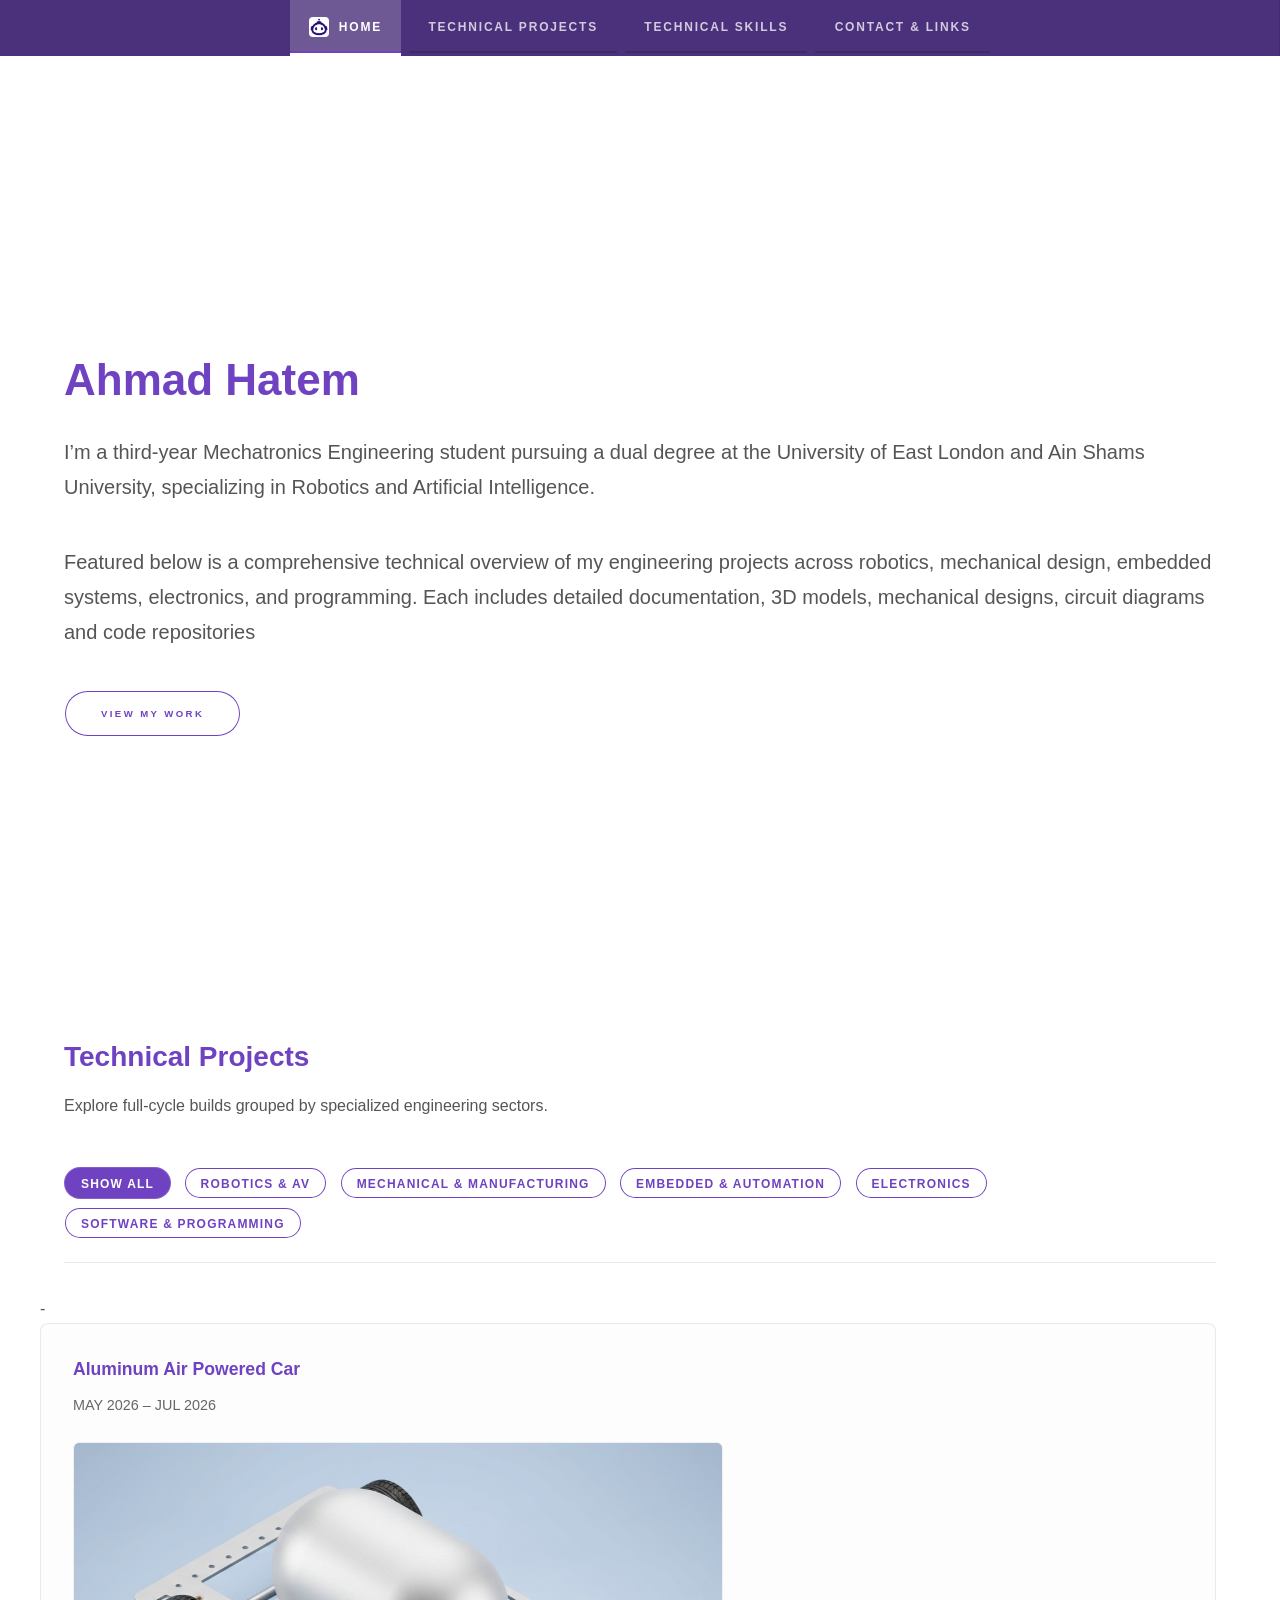
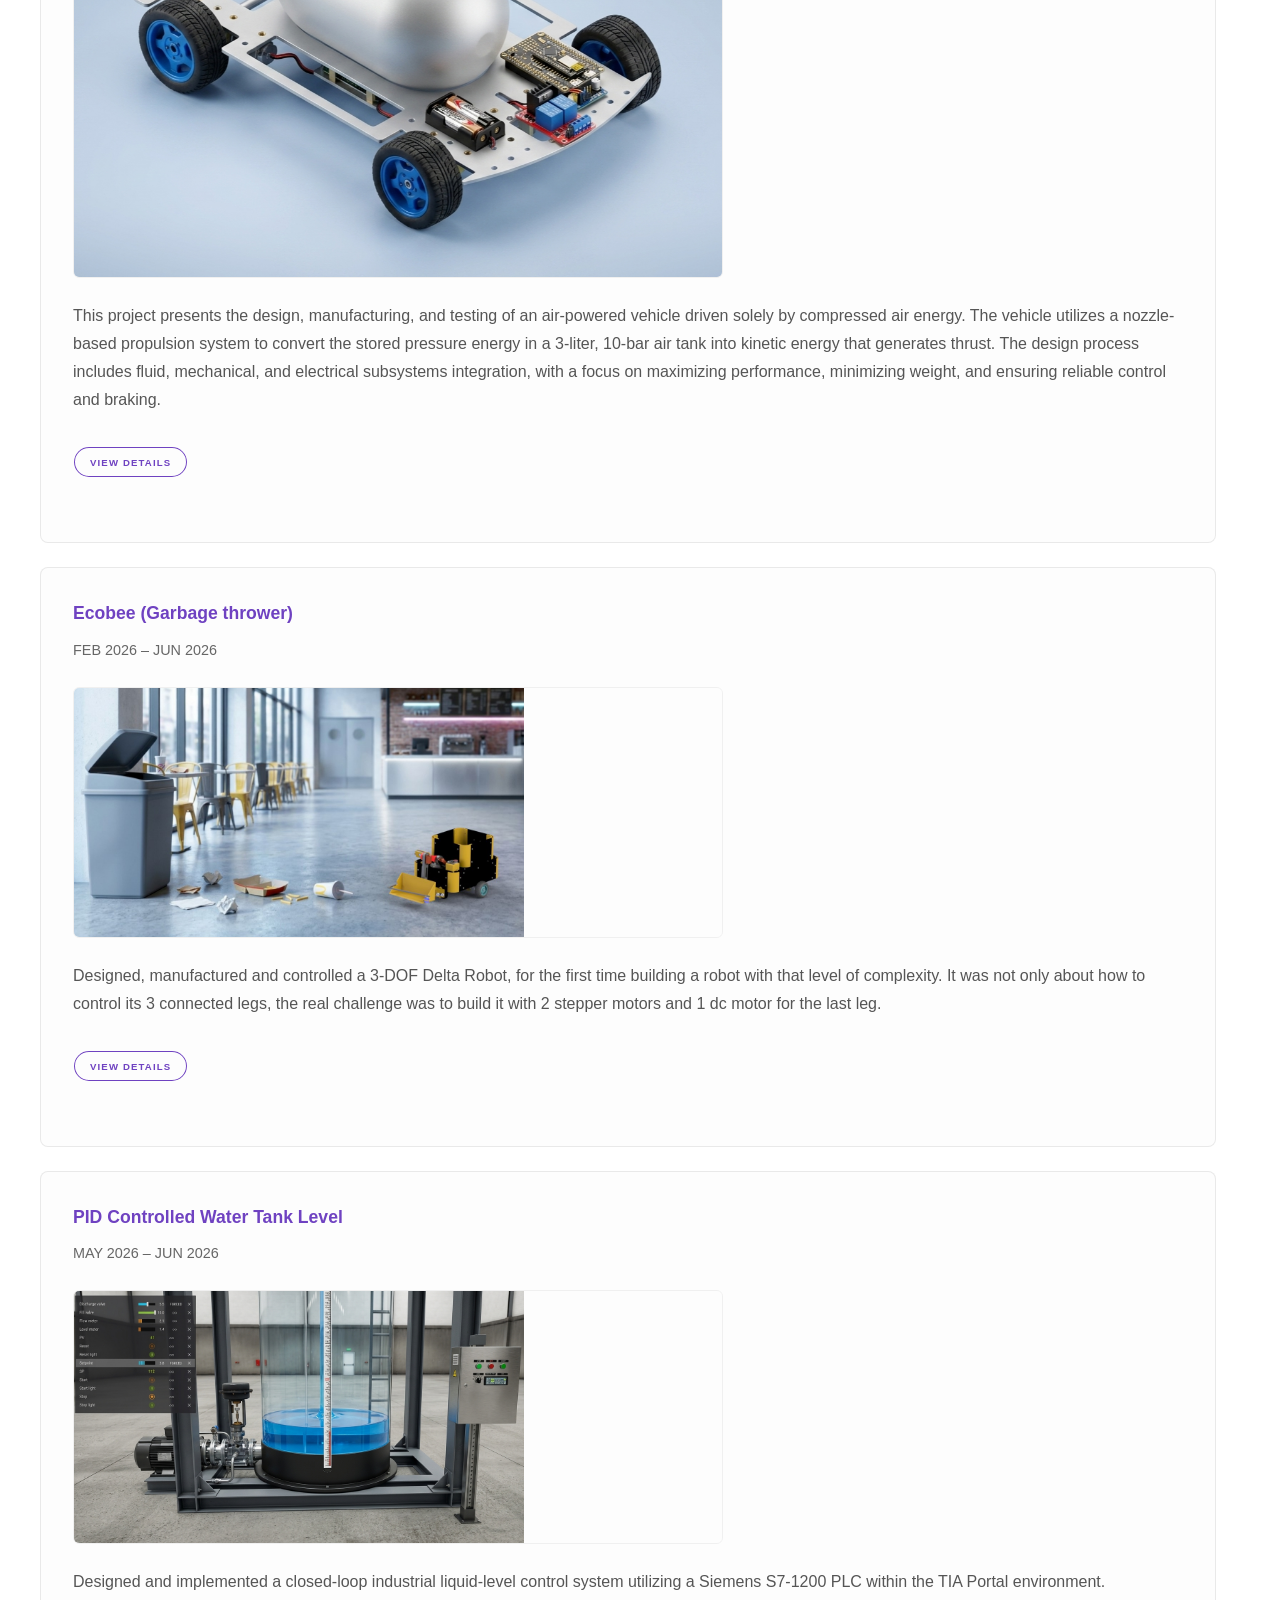
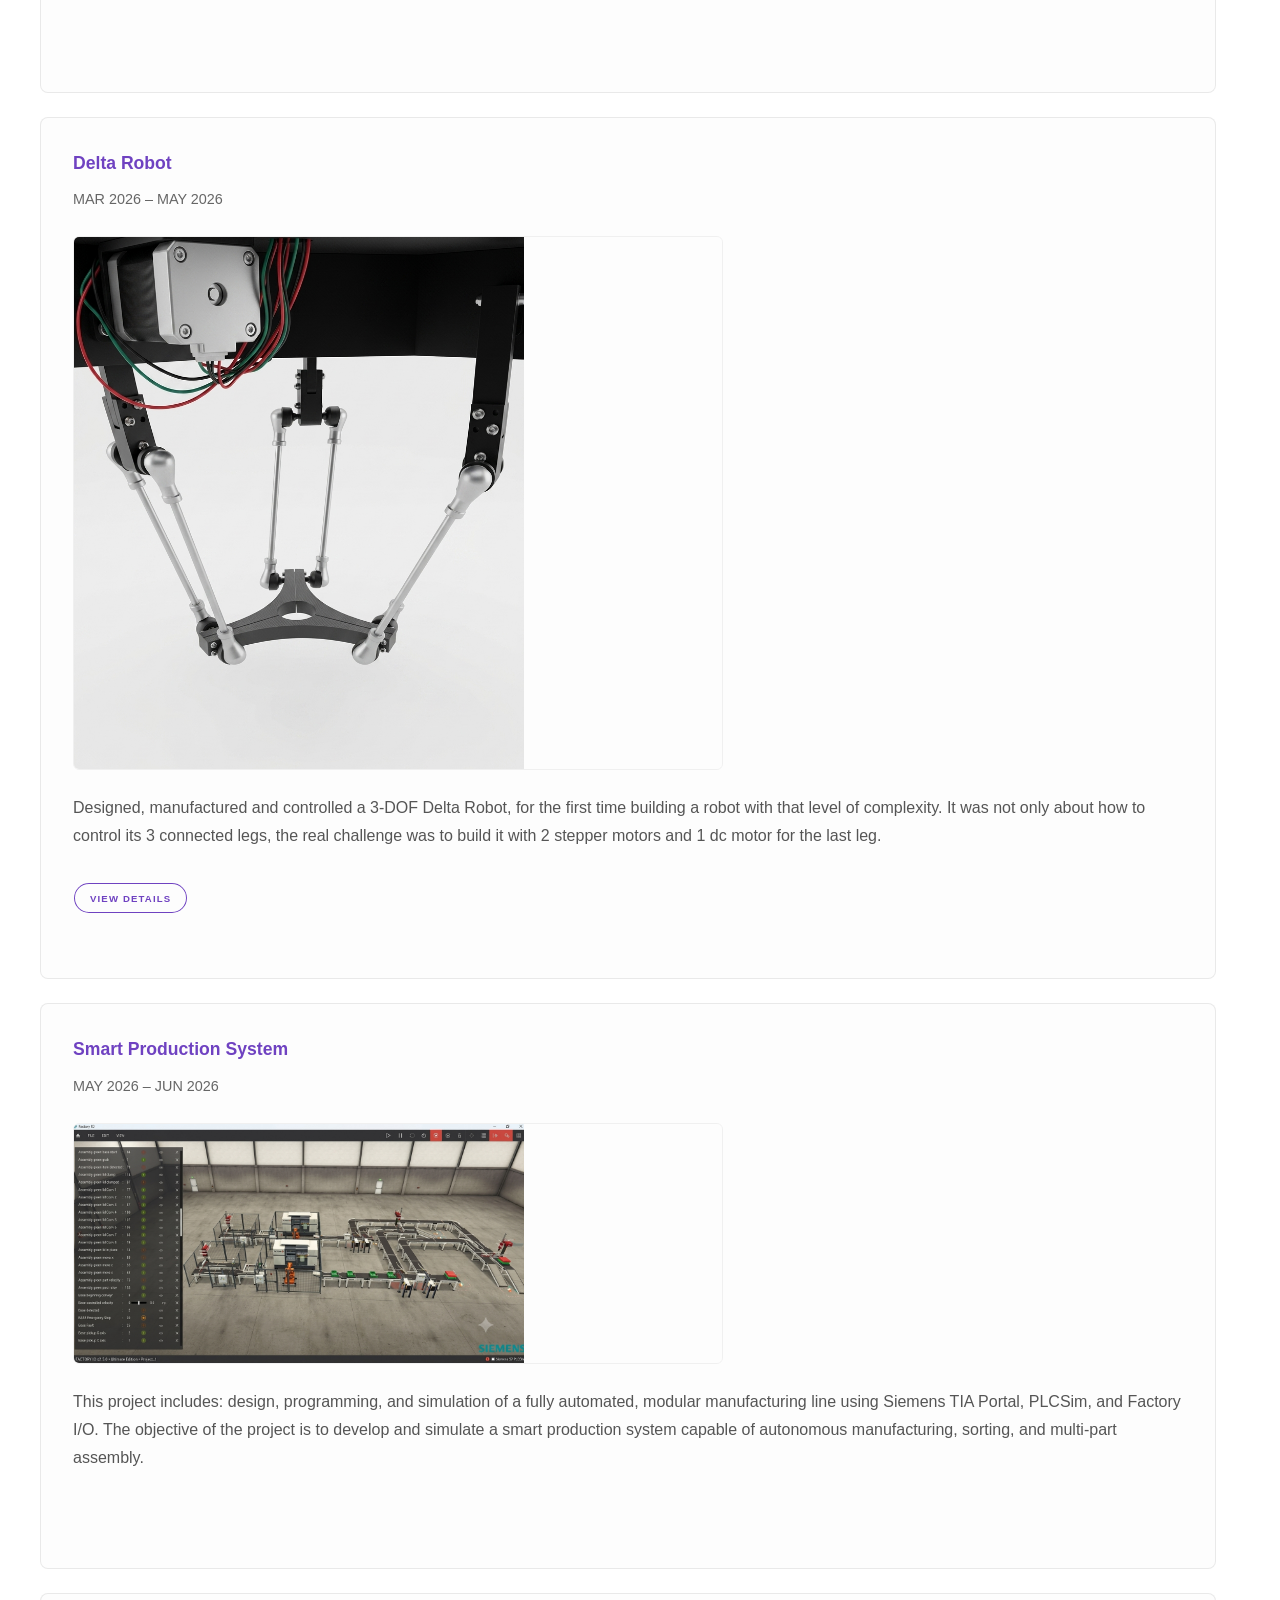
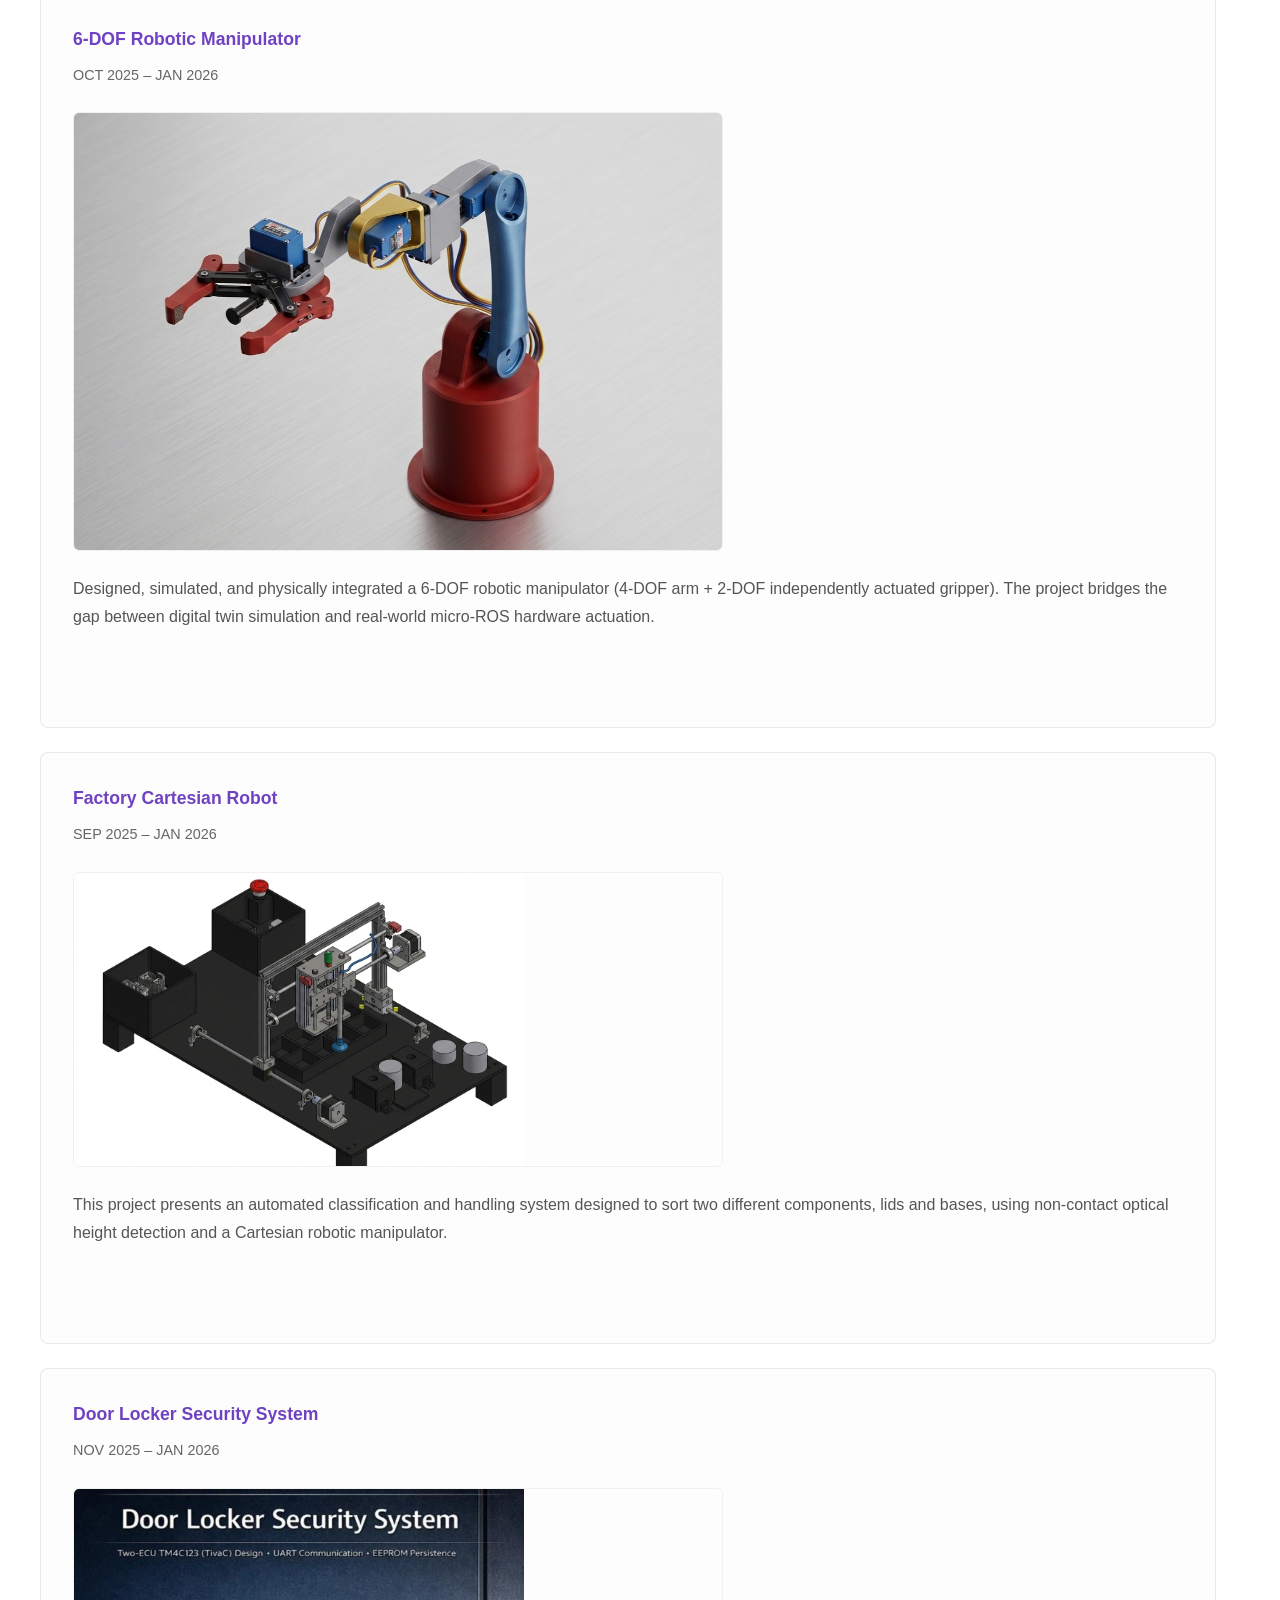
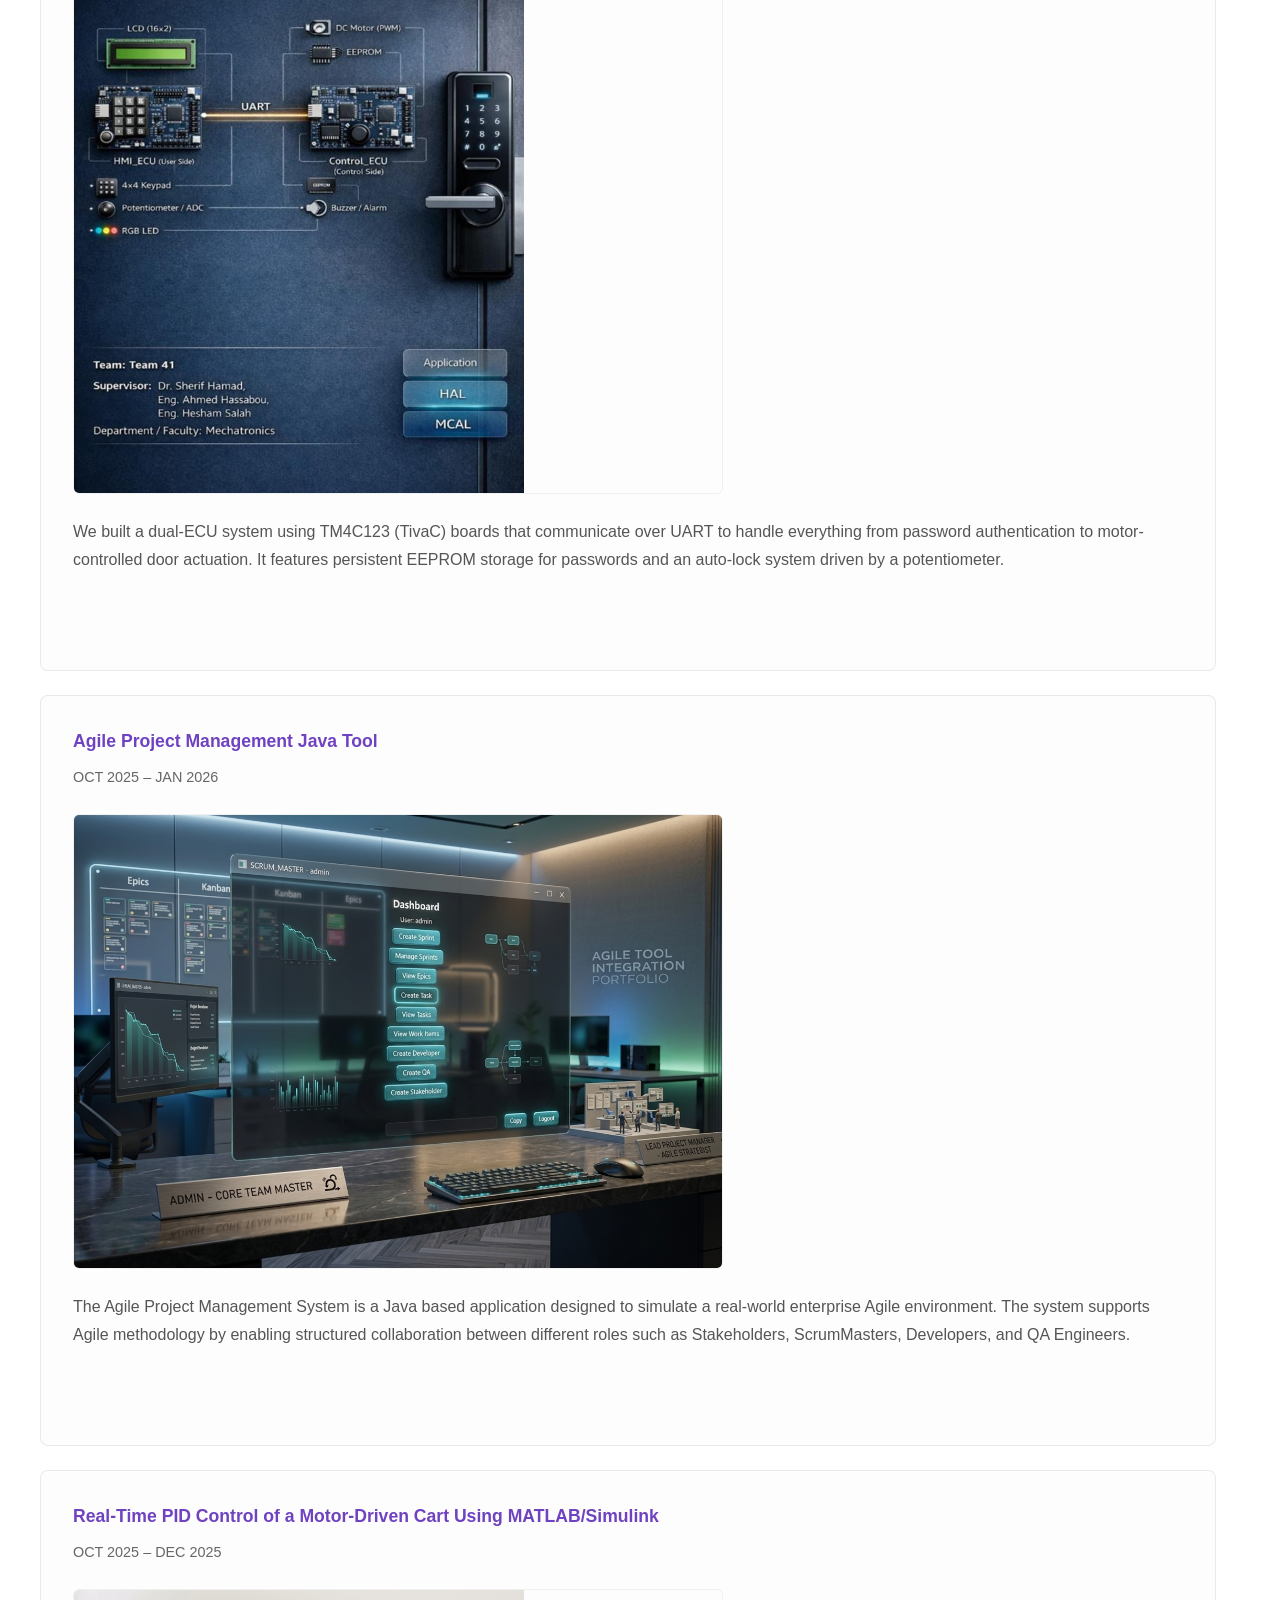
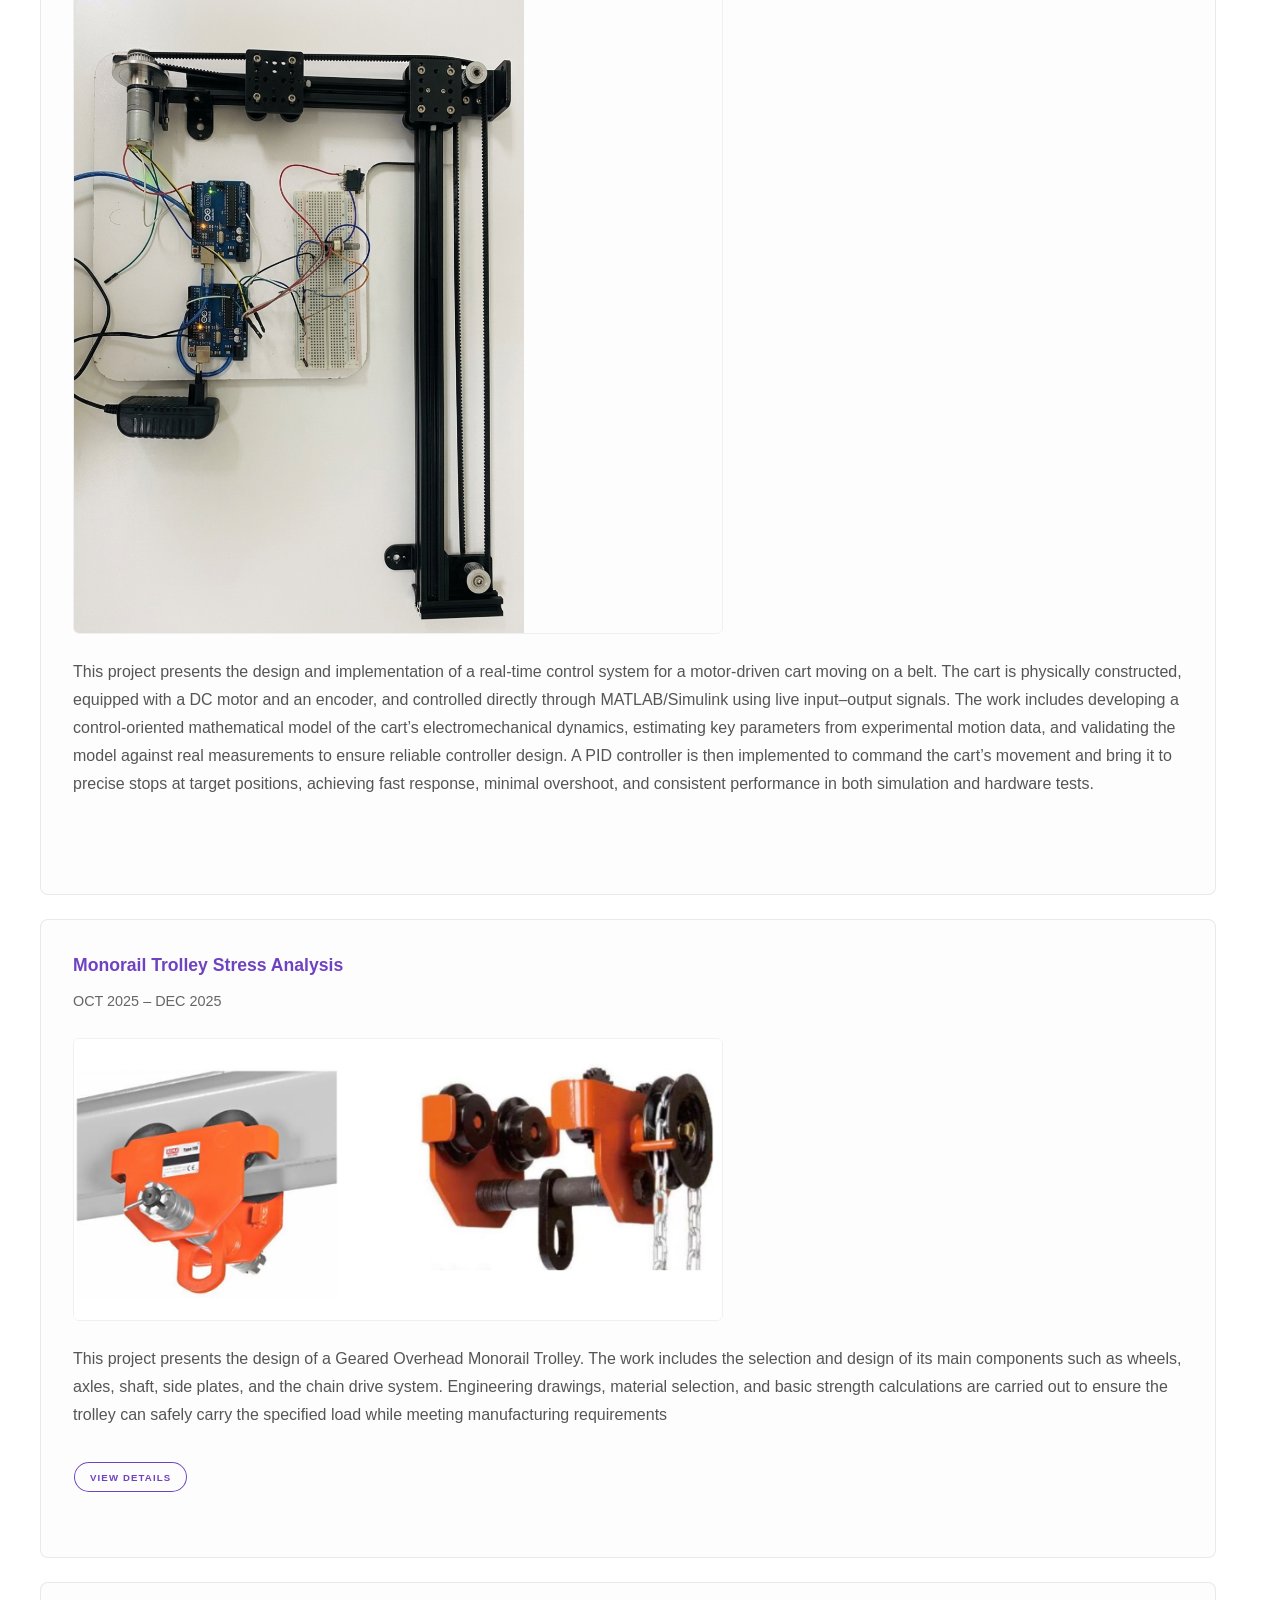
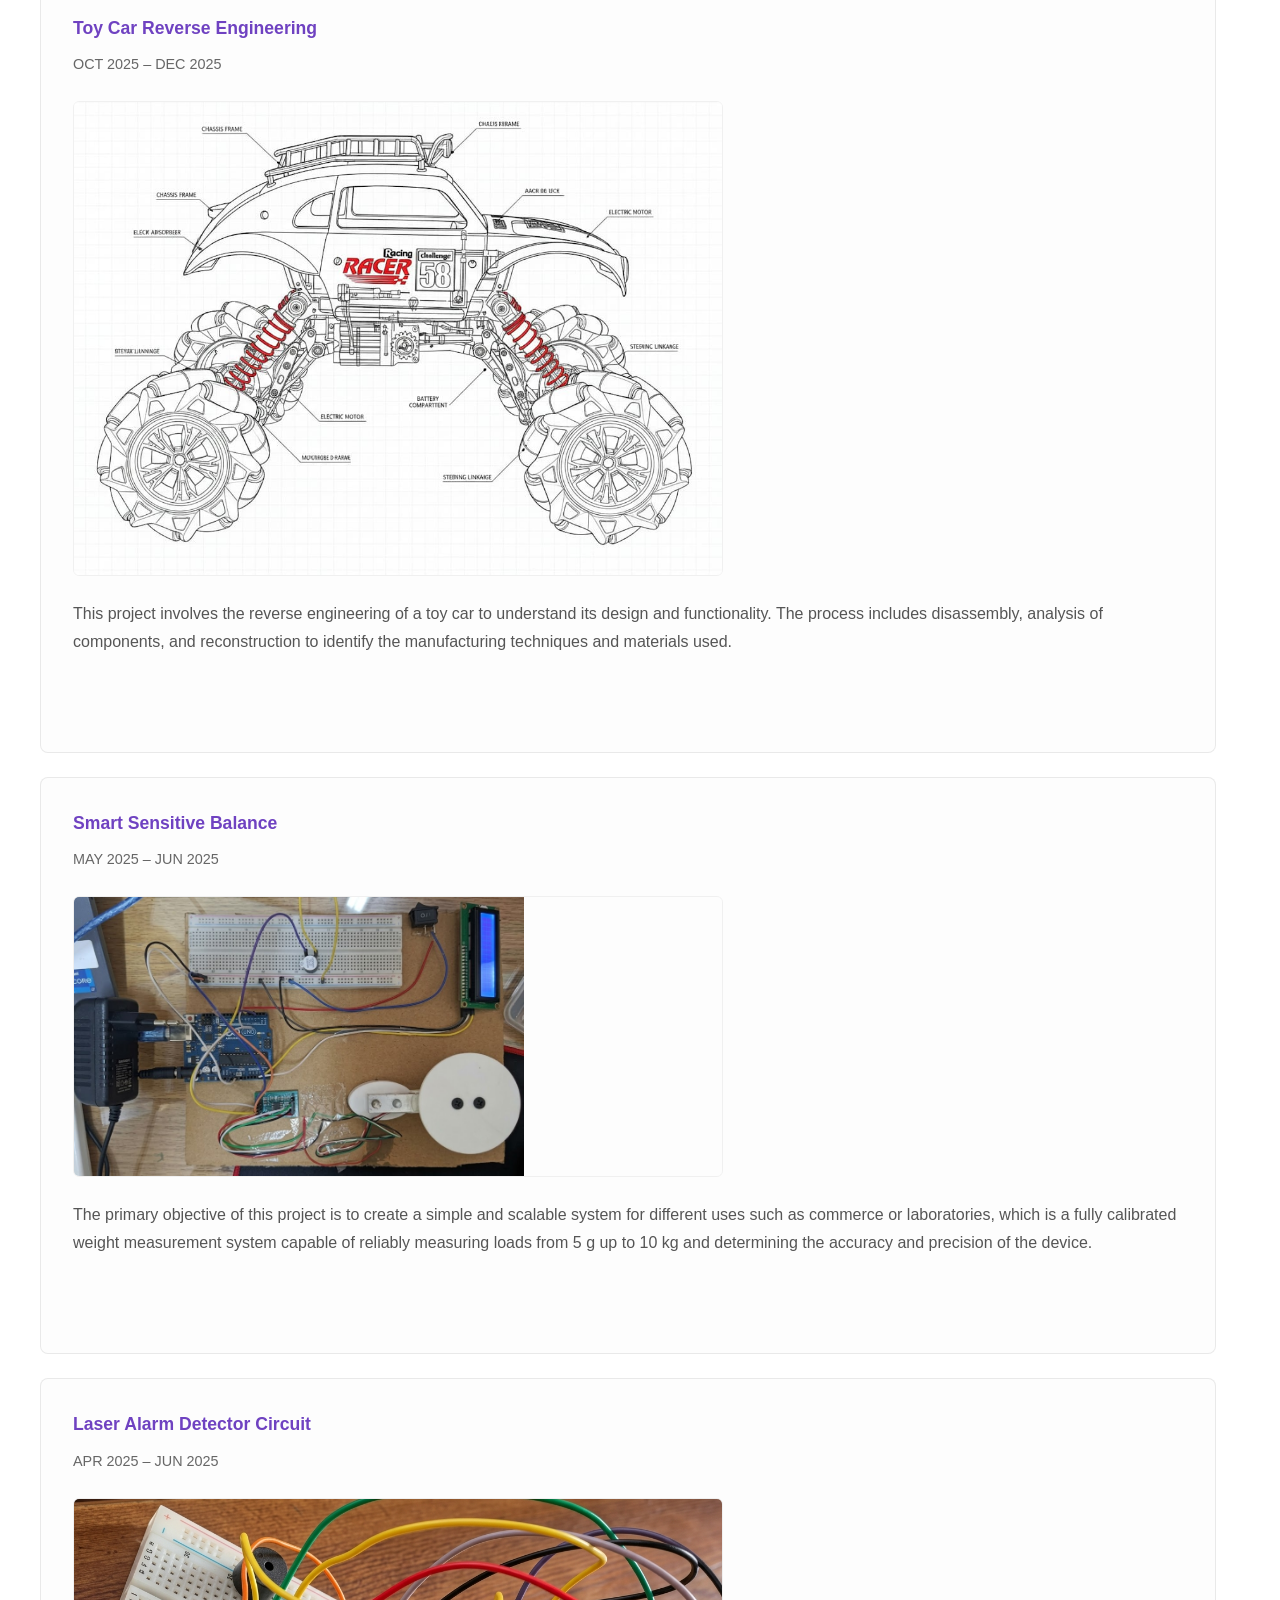
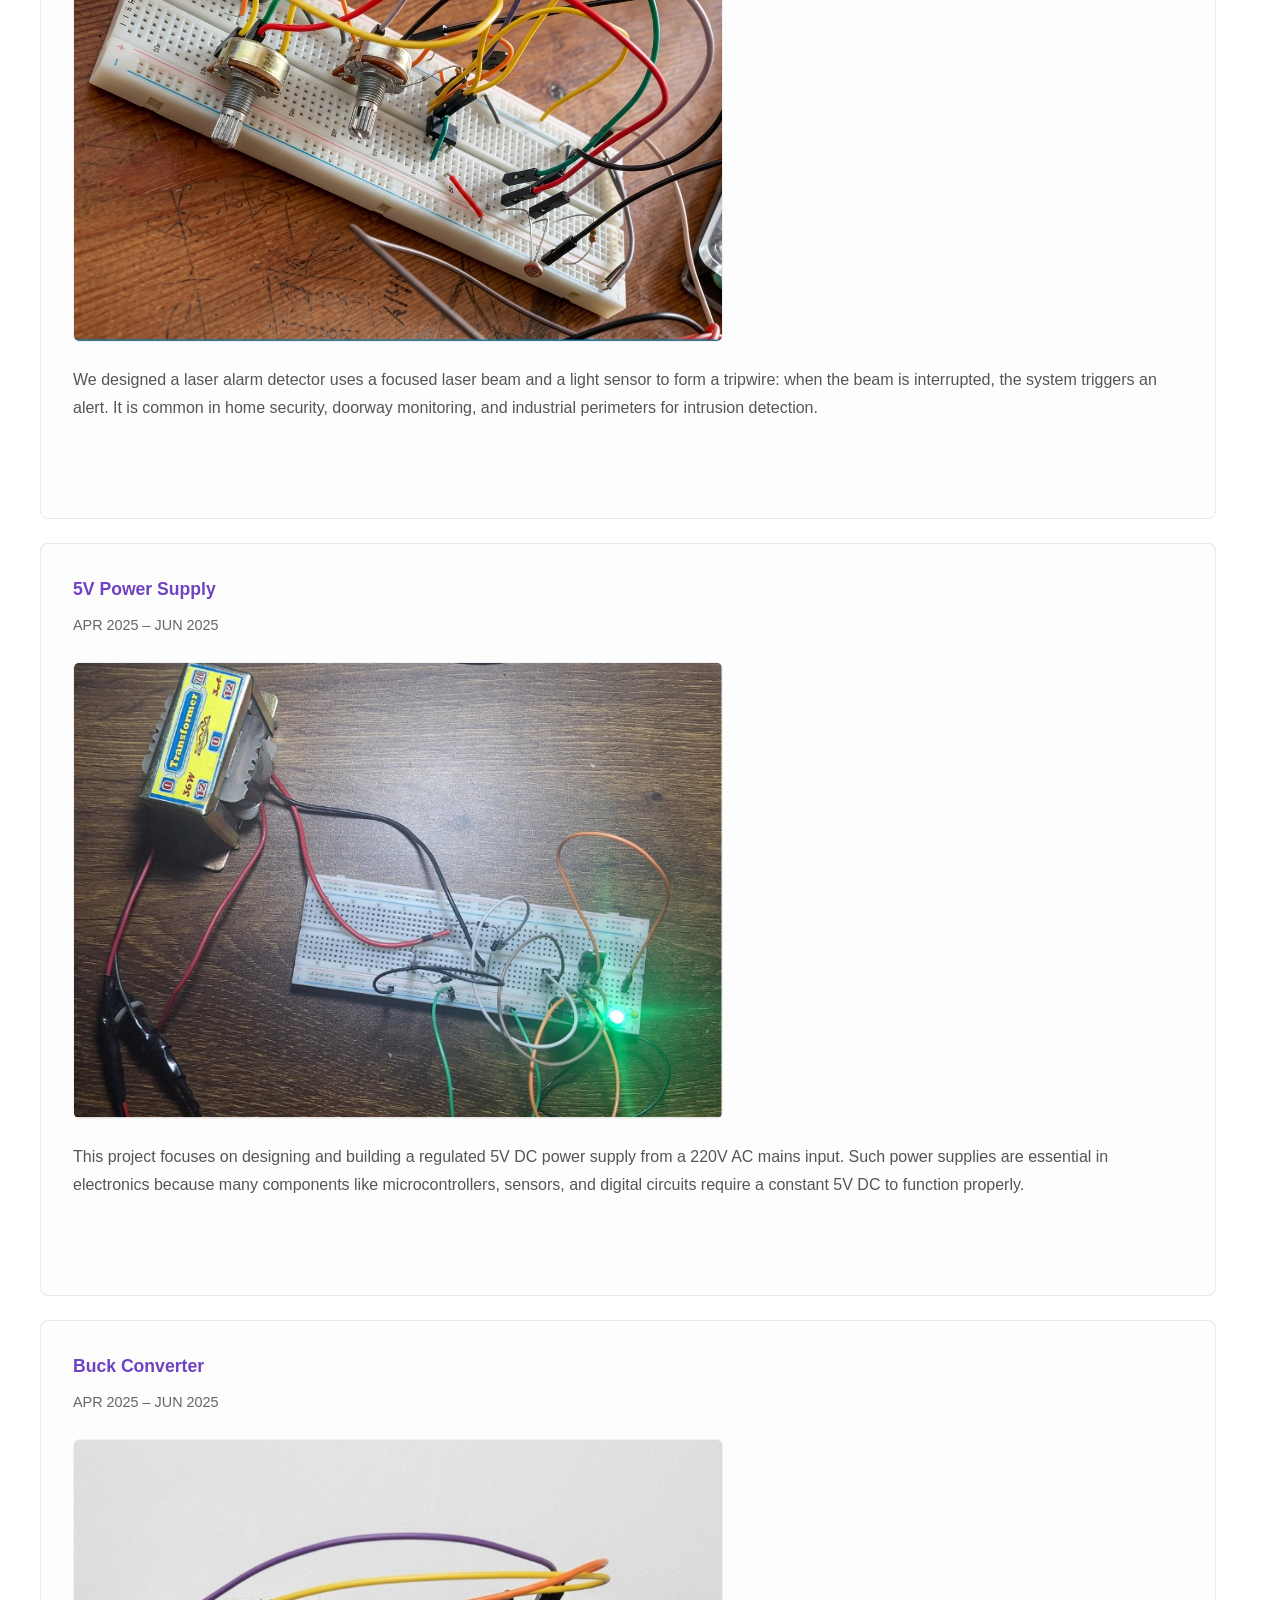
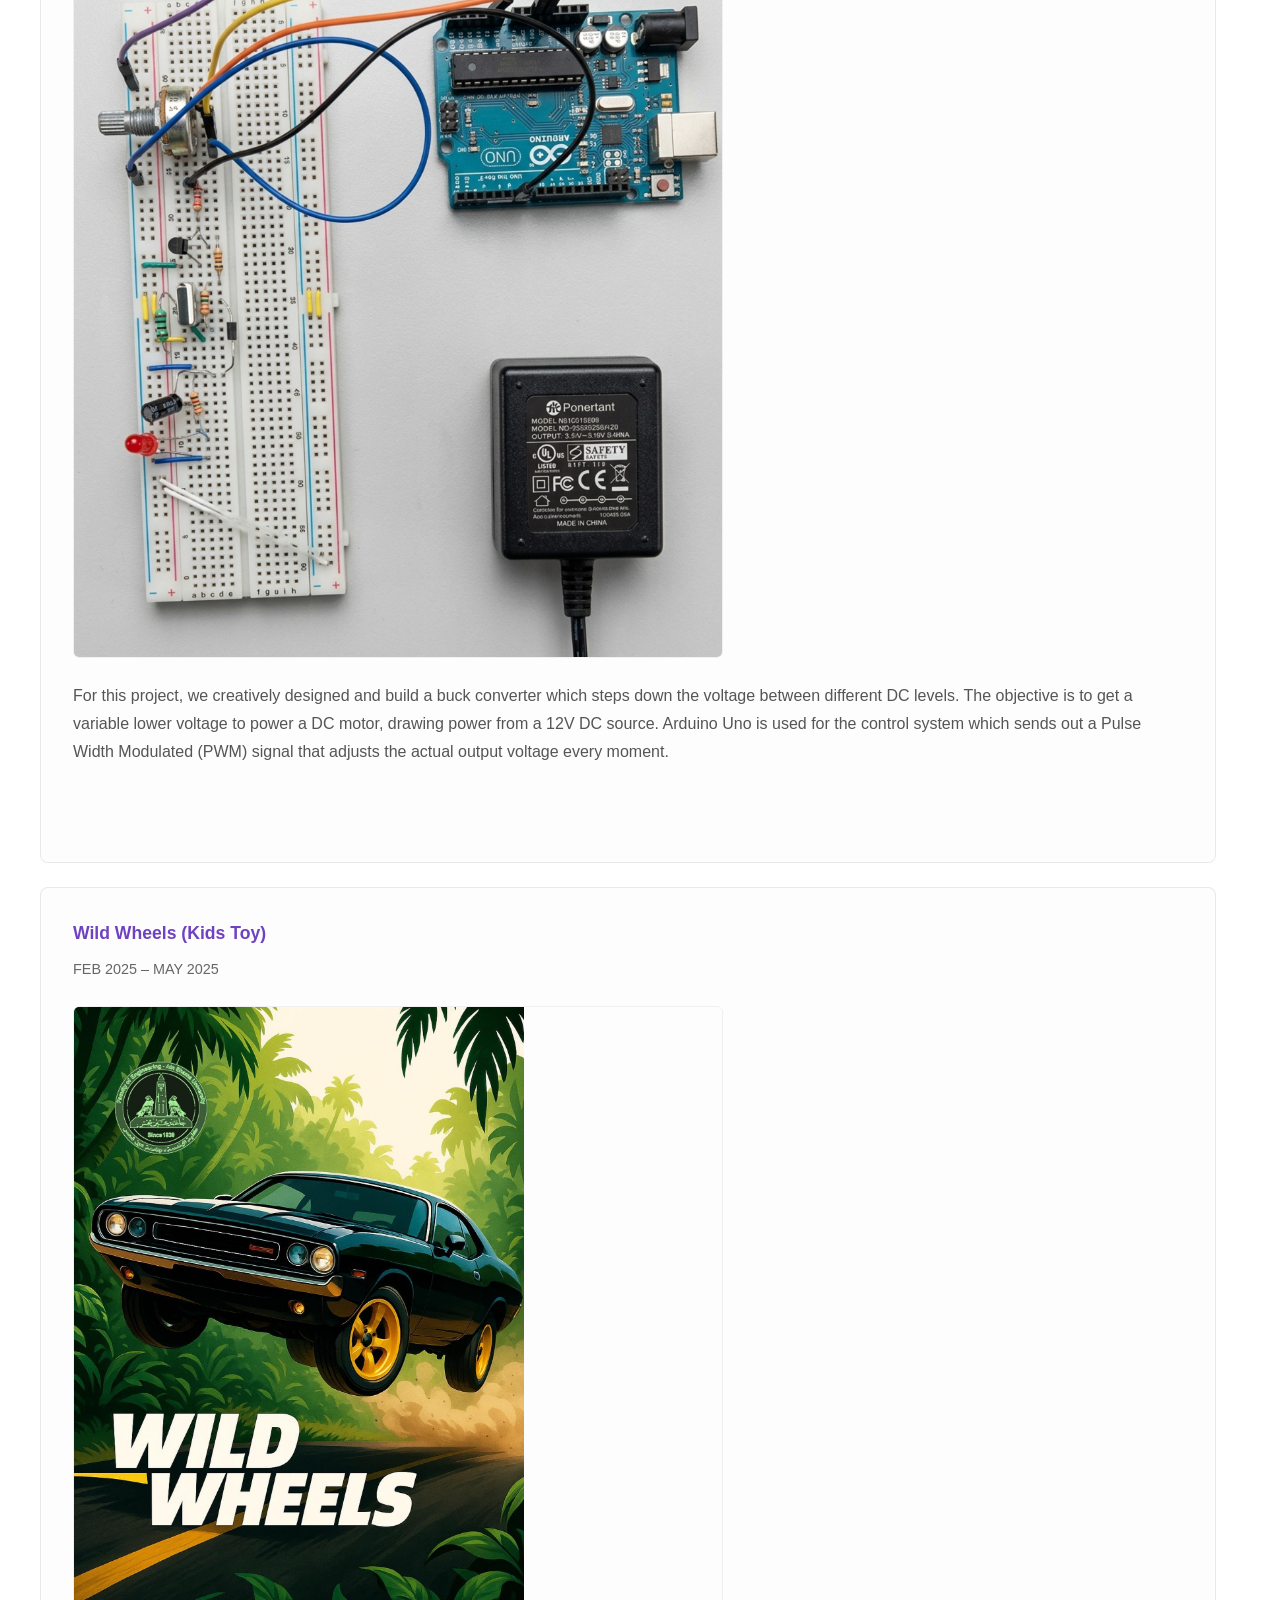
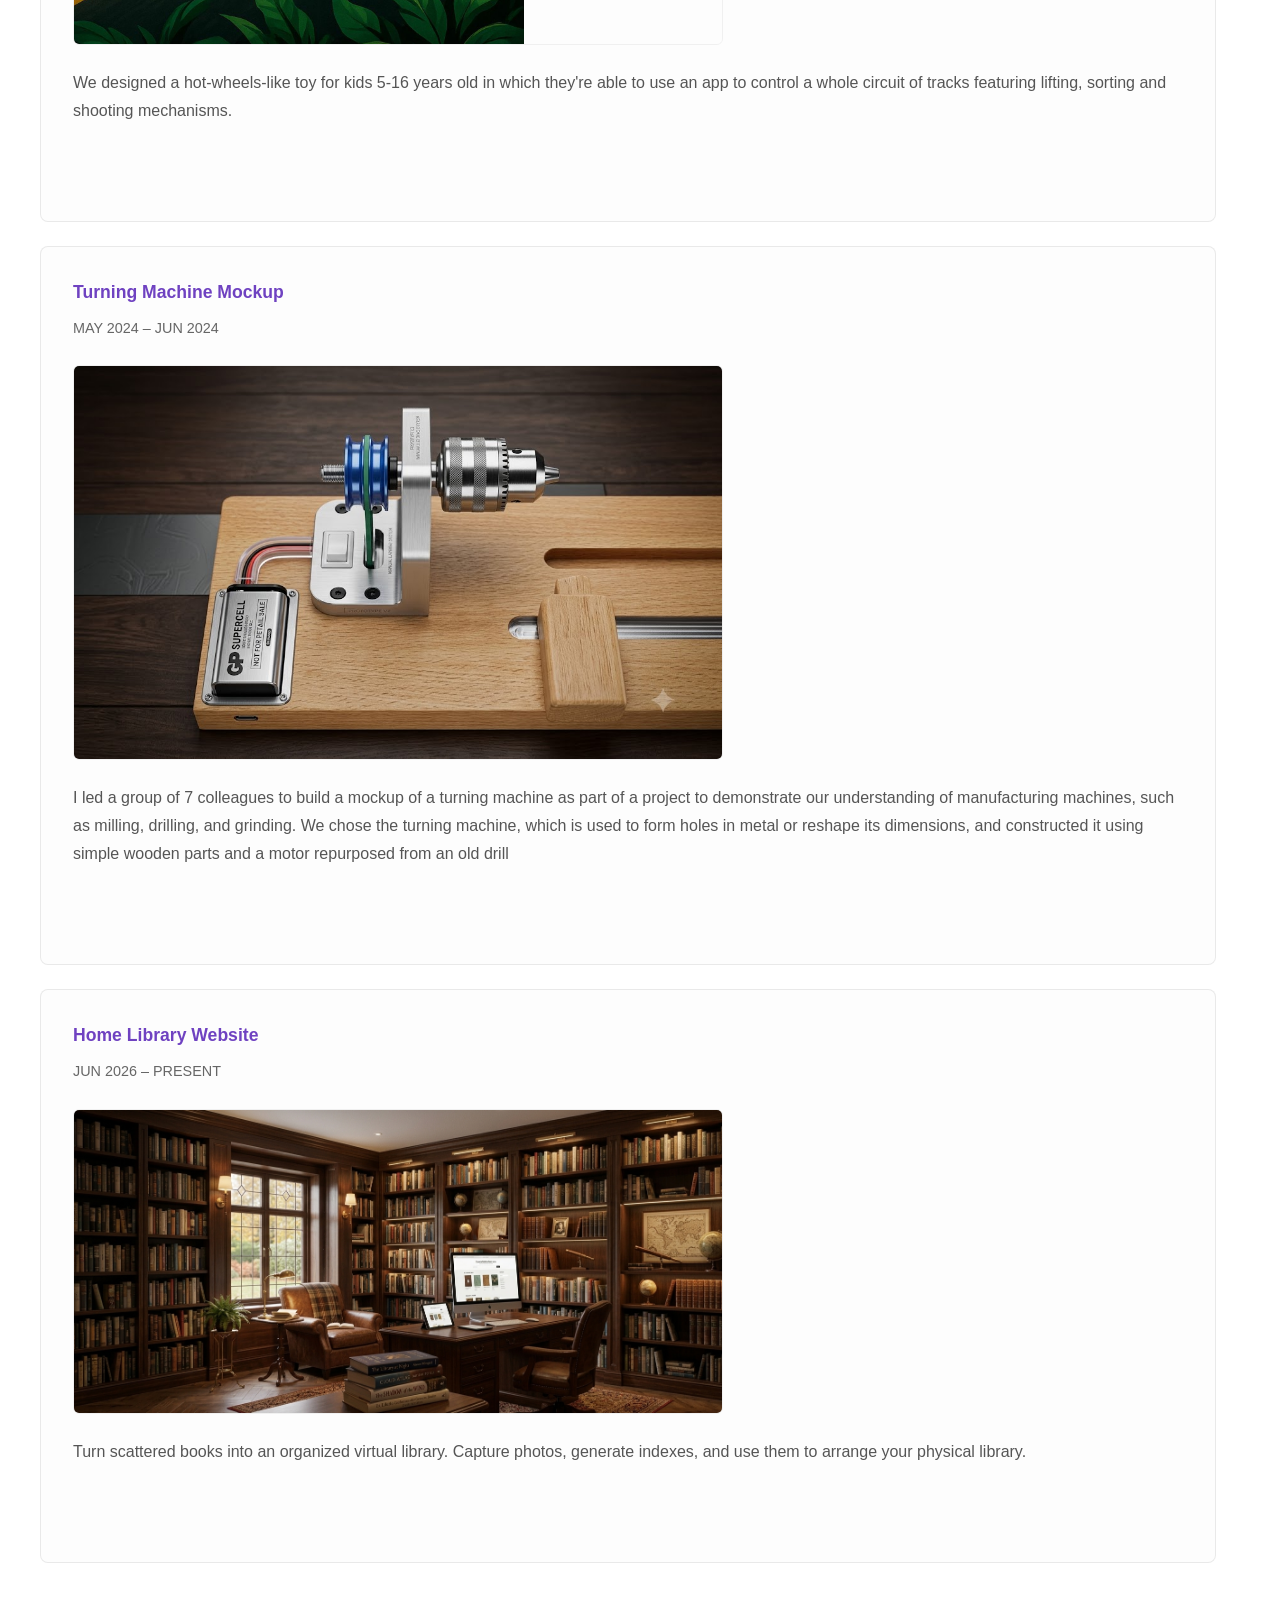
==== commit 3a89dd6d: "Added 2 projects pages" ====
--- a/index.html
+++ b/index.html
@@ -6,6 +6,9 @@
 -->
 <html>
 	<head>
+		<link rel="preconnect" href="https://fonts.googleapis.com">
+<link rel="preconnect" href="https://fonts.gstatic.com" crossorigin>
+<link href="https://fonts.googleapis.com/css2?family=Plus+Jakarta+Sans:wght@500;600;700&display=swap" rel="stylesheet">
 		<!-- Google tag (gtag.js) -->
 <script async src="https://www.googletagmanager.com/gtag/js?id=G-NFCW03Z063"></script>
 <script>
--- a/assets/css/main.css
+++ b/assets/css/main.css
@@ -4130,3 +4130,103 @@
     margin-bottom: 8px;
     font-weight: 500;
 }
+/* ==========================================================================
+   Solid Purple Navigation Header / Sidebar Style
+   ========================================================================== */
+
+#sidebar {
+    background-color: #4b307b !important; /* Solid deep purple */
+    position: sticky;
+    top: 0;
+    width: 100%;
+    z-index: 10000;
+    box-shadow: 0 2px 8px rgba(0, 0, 0, 0.2);
+}
+
+#sidebar .inner {
+    max-width: 1200px;
+    margin: 0 auto;
+    padding: 0 1.5rem;
+}
+
+#sidebar nav ul {
+    display: flex;
+    align-items: center;
+    justify-content: center; /* Center options horizontally */
+    list-style: none;
+    margin: 0;
+    padding: 0;
+    gap: 0.5rem;
+}
+
+#sidebar nav ul li {
+    margin: 0;
+    padding: 0;
+}
+/* Match HTML5 UP Body Heading Font & Style */
+#sidebar nav ul li a {
+    display: flex;
+    align-items: center;
+    gap: 0.6rem;
+    color: rgba(255, 255, 255, 0.75) !important;
+    text-decoration: none;
+    
+    /* Inherit exact site typography */
+    font-family: inherit;            /* Uses Raleway from your main stylesheet */
+    text-transform: uppercase !important;
+    font-size: 0.75rem;              /* Scaled down to match button proportions */
+    font-weight: 700;                /* Semi-bold/Bold to match headings */
+    letter-spacing: 0.15em;          /* Wide tracking to match "SHOW ALL" tags */
+    
+    padding: 0.8rem 1.2rem;
+    border-bottom: 3px solid transparent;
+    transition: all 0.2s ease-in-out;
+}
+
+/* Hover State */
+#sidebar nav ul li a:hover {
+    color: #ffffff !important;
+    background-color: rgba(255, 255, 255, 0.1);
+}
+
+/* Active State */
+#sidebar nav ul li a.active {
+    color: #ffffff !important;
+    background-color: rgba(255, 255, 255, 0.2);
+    border-bottom: 3px solid #ffffff !important;
+}
+/* Logo styling inside Home button */
+.nav-logo {
+    width: 20px;
+    height: 20px;
+    object-fit: contain;
+}
+/* Custom Download Report Button Styling */
+.report-btn {
+    display: inline-flex;
+    align-items: center;
+    gap: 0.6rem;
+    padding: 0.6rem 1.6rem !important;
+    border-radius: 20px !important; /* Creates the exact round pill shape */
+    border: 2px solid #6c42a0 !important; /* Matches your purple button outlines */
+    color: #6c42a0 !important;
+    background-color: transparent !important;
+    font-family: inherit;
+    font-size: 0.7rem !important;
+    font-weight: 700 !important;
+    letter-spacing: 0.15em !important;
+    text-transform: uppercase !important;
+    text-decoration: none;
+    transition: all 0.25s ease-in-out;
+}
+
+.report-btn:hover {
+    background-color: #6c42a0 !important; /* Solid purple fill on hover */
+    color: #ffffff !important;             /* White text on hover */
+    box-shadow: 0 4px 12px rgba(108, 66, 160, 0.25);
+    transform: translateY(-2px);
+}
+
+.report-btn i {
+    font-size: 0.9rem;
+}
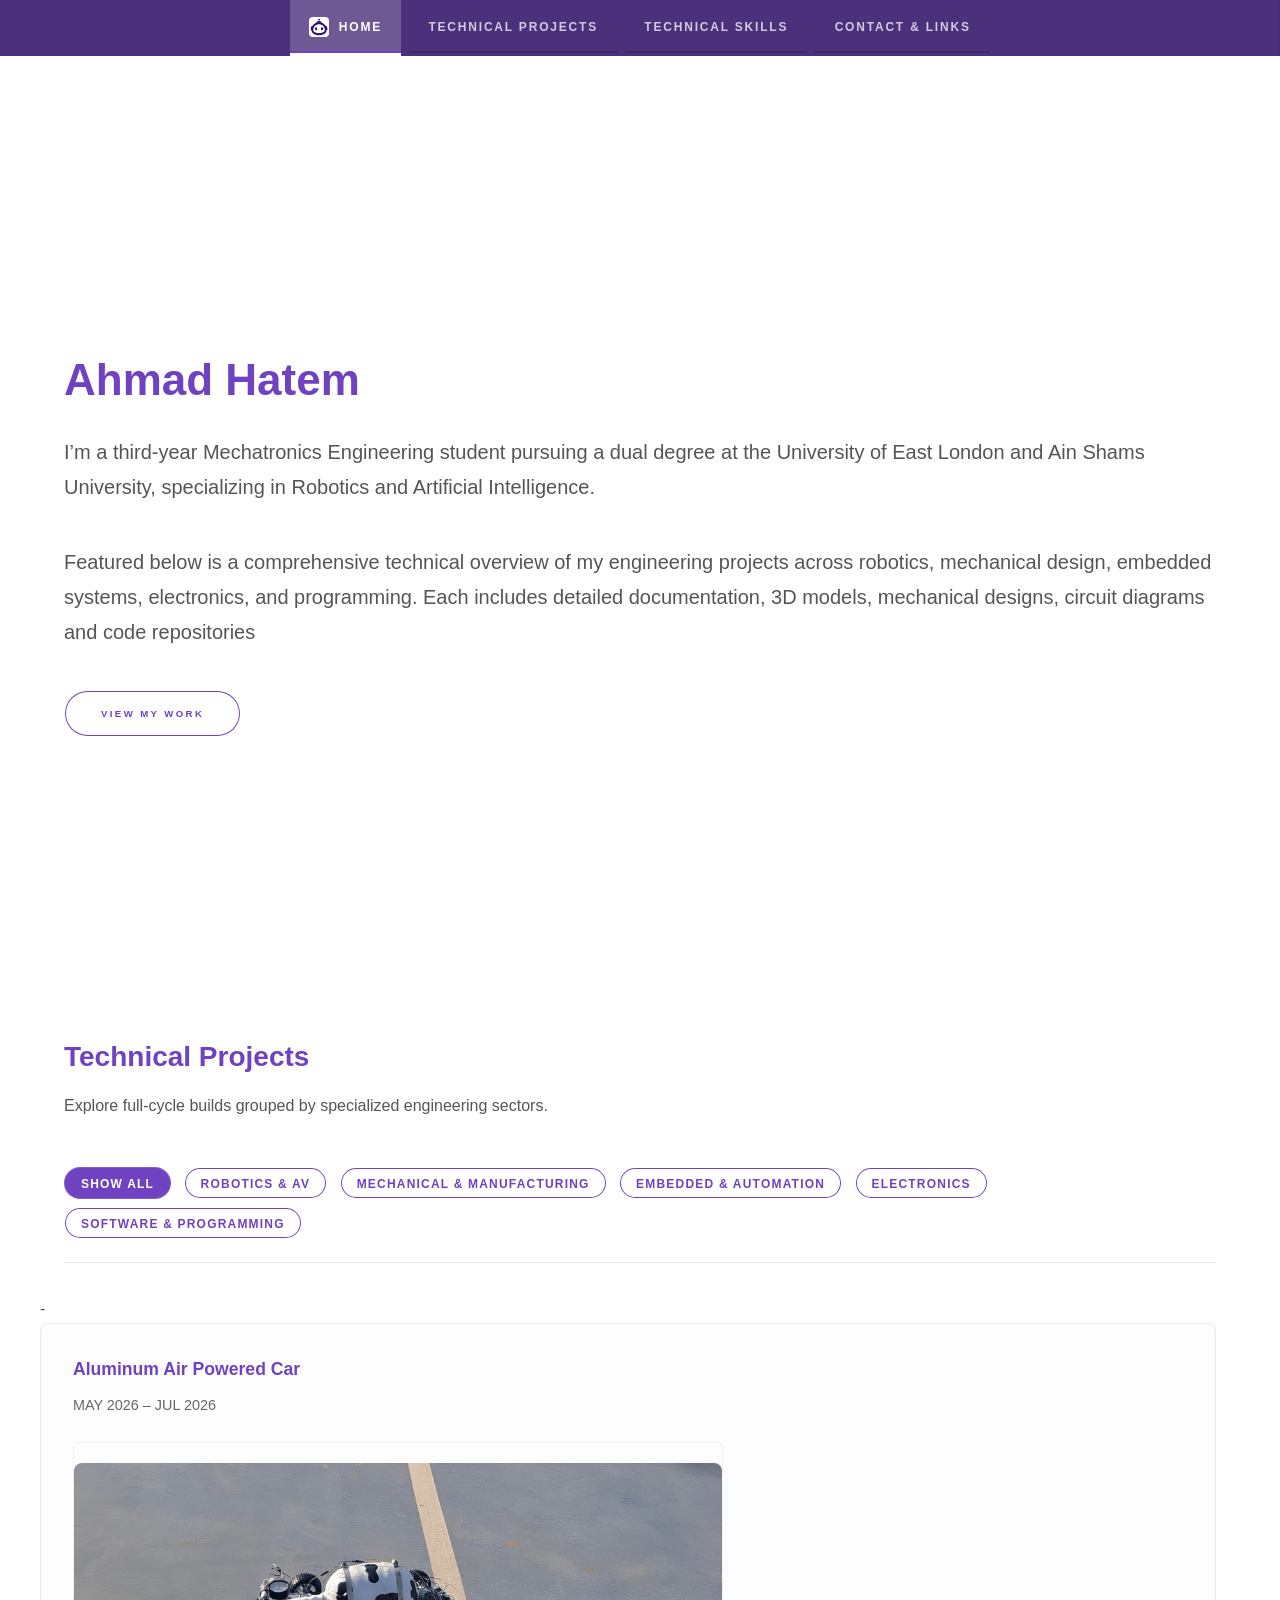
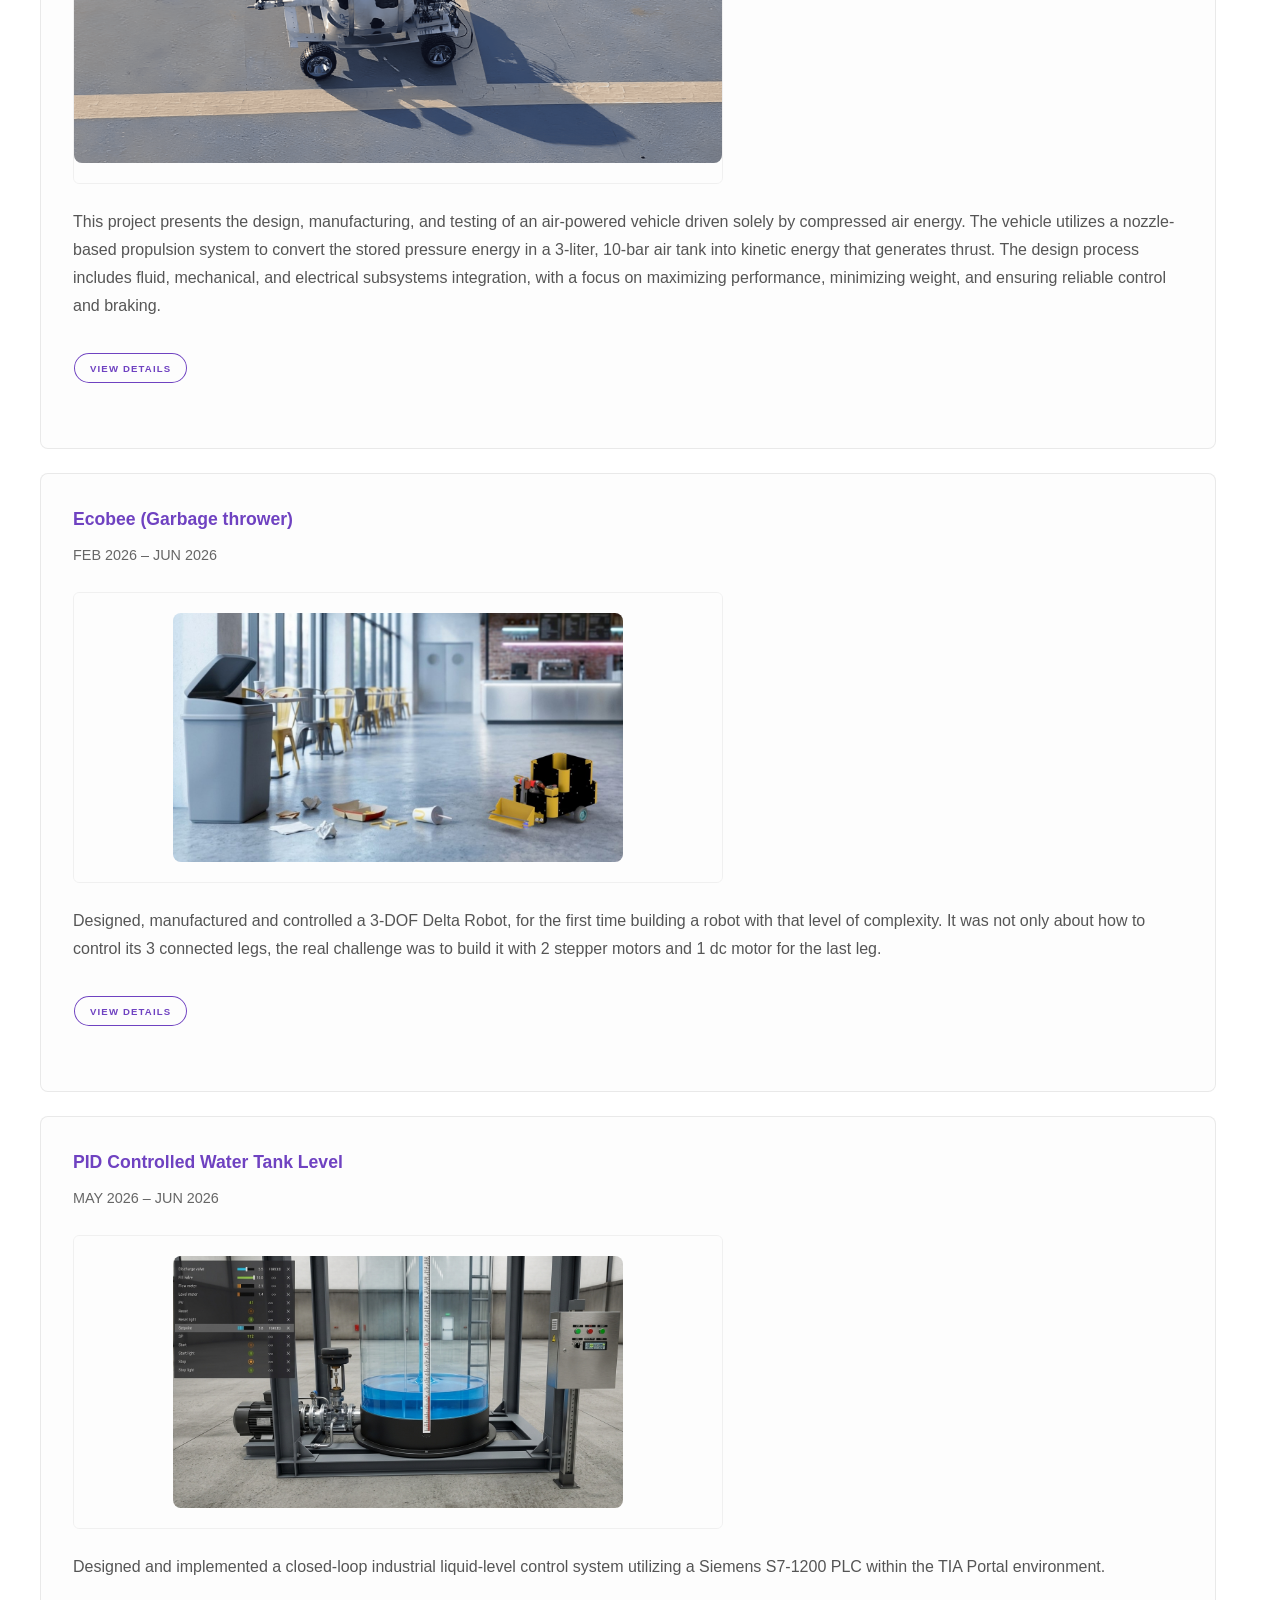
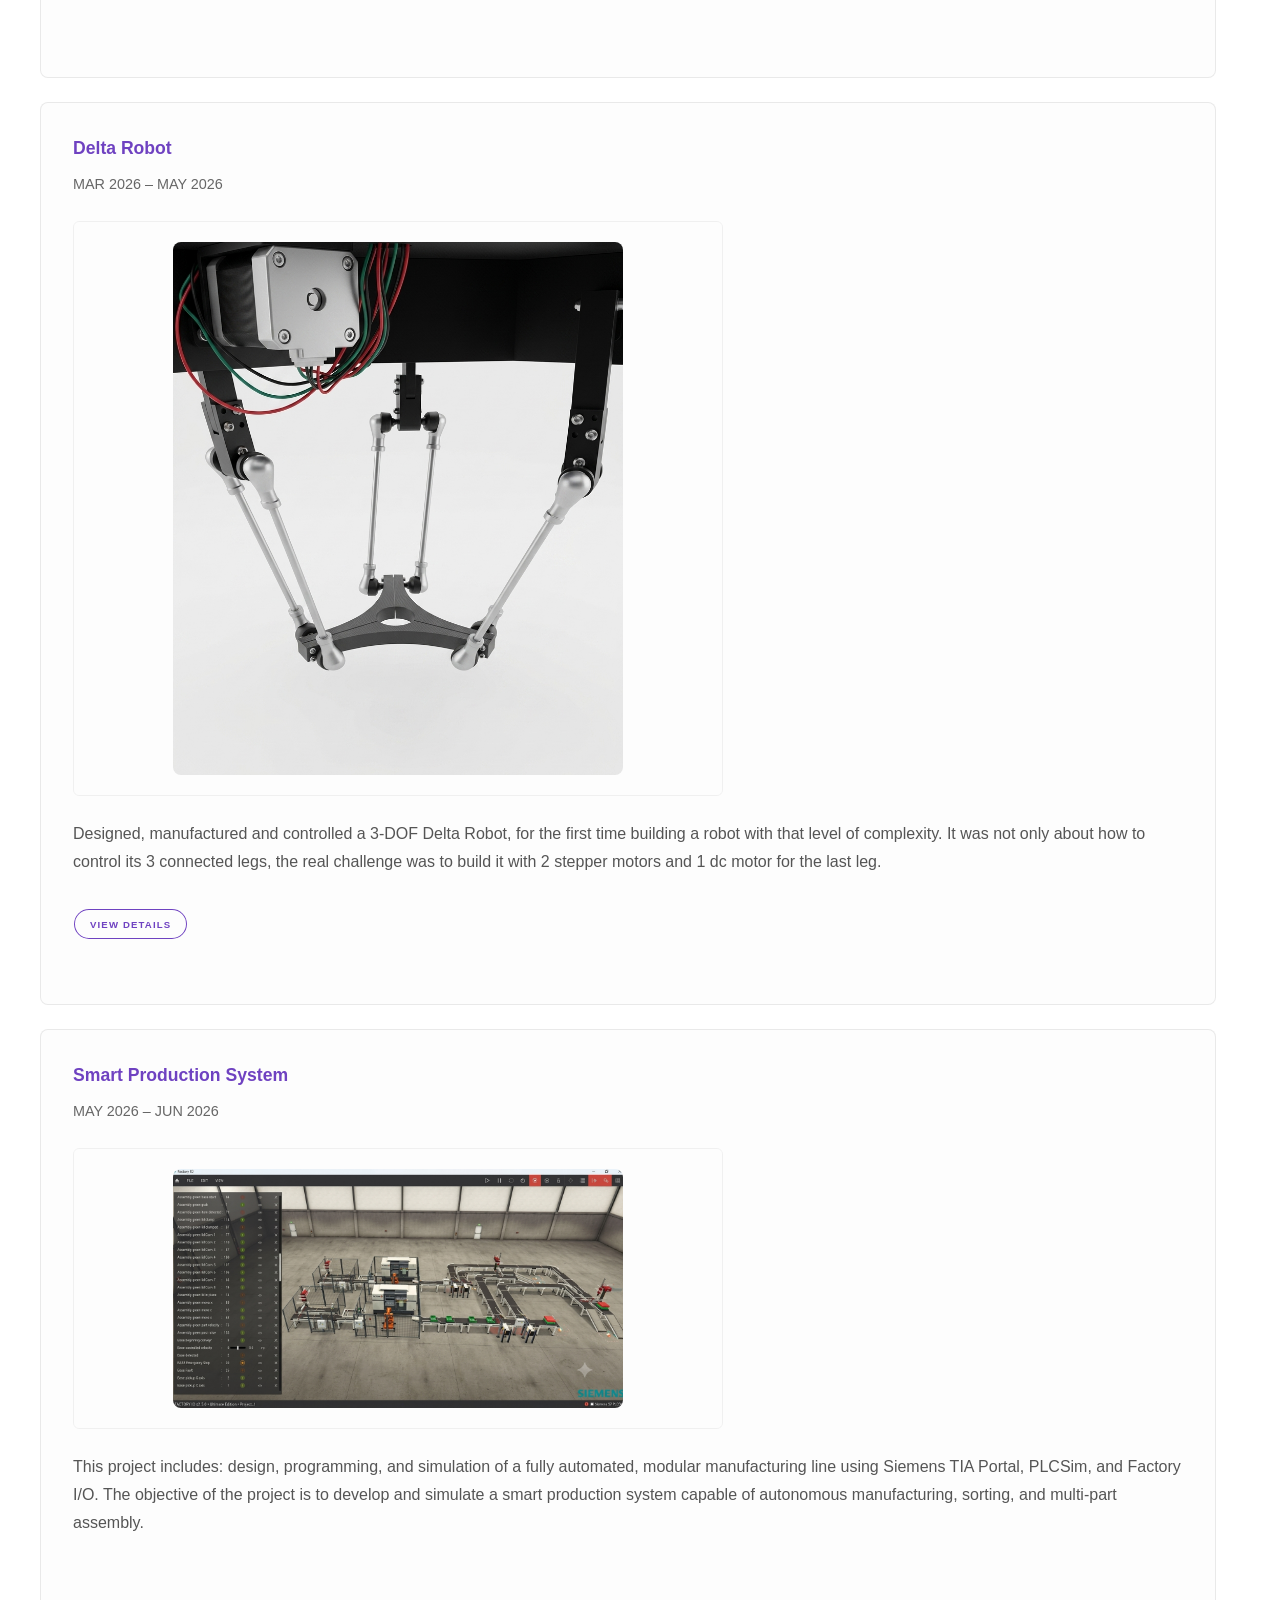
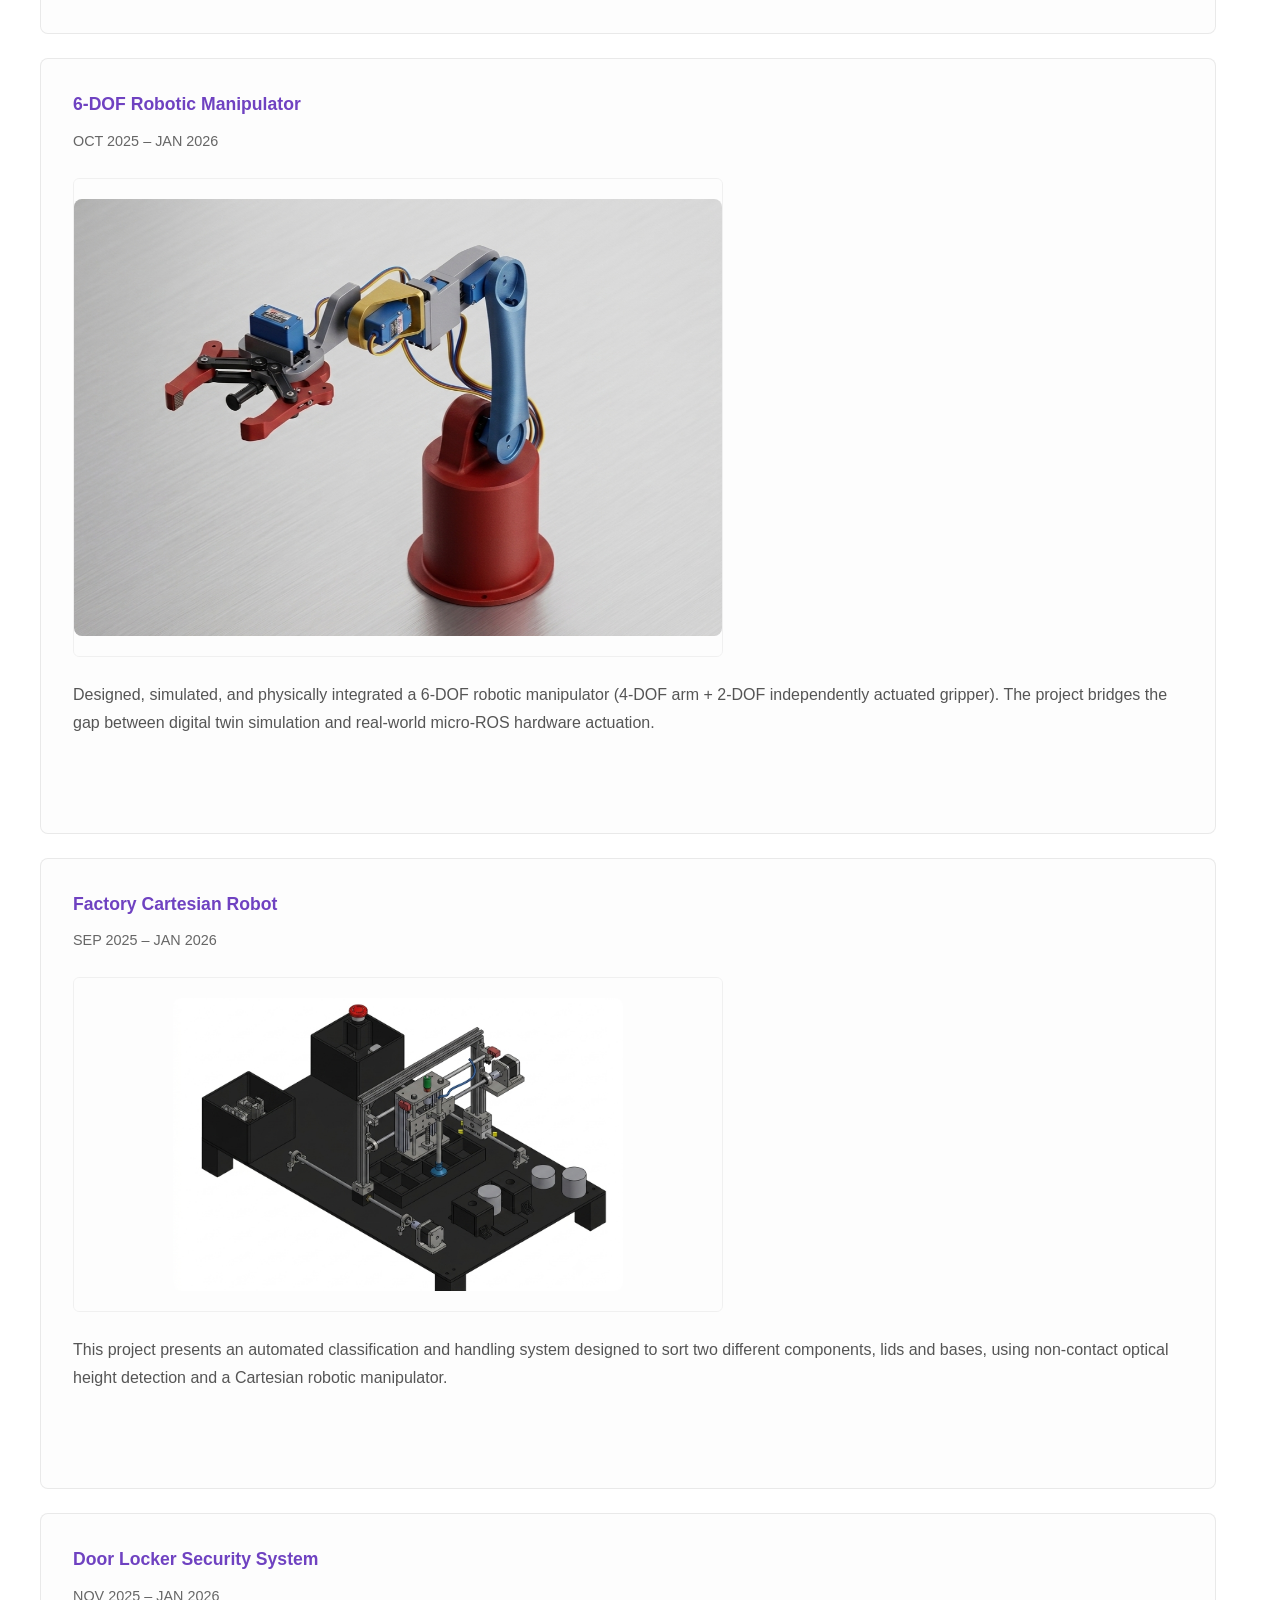
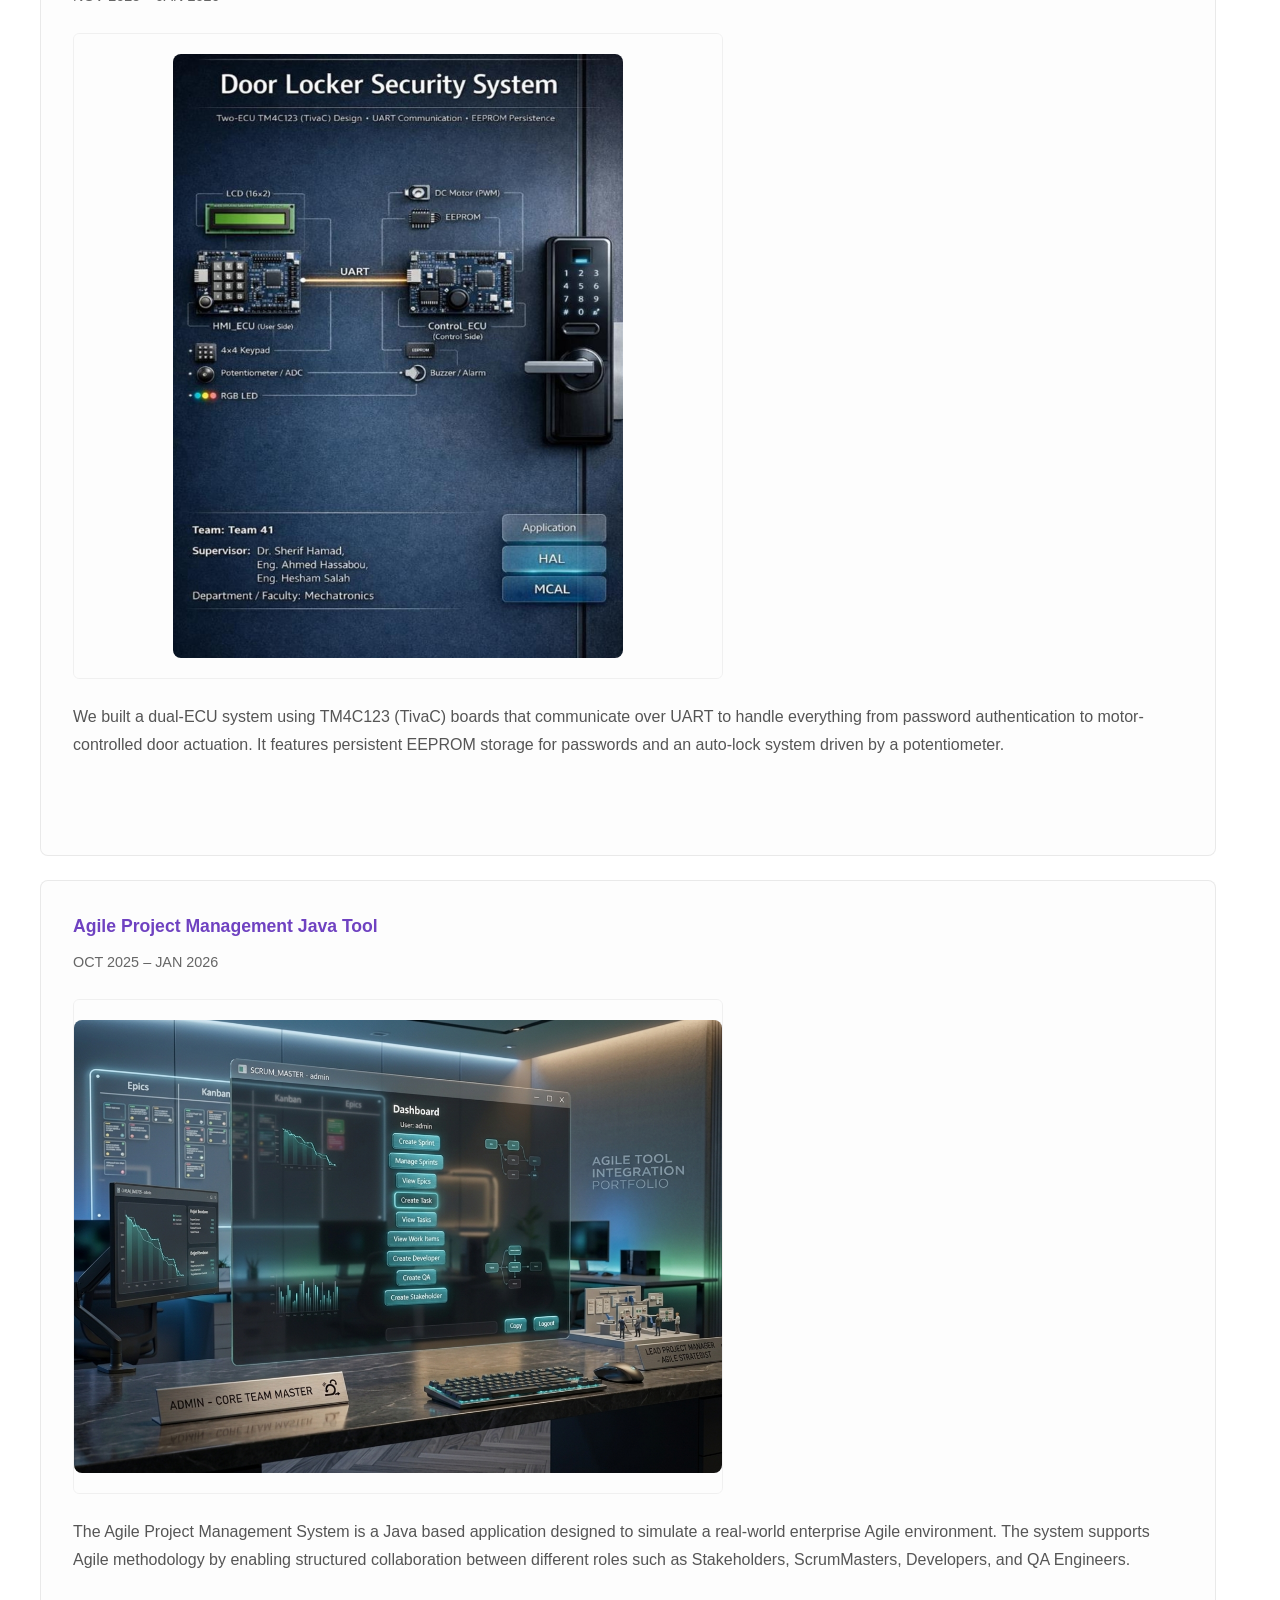
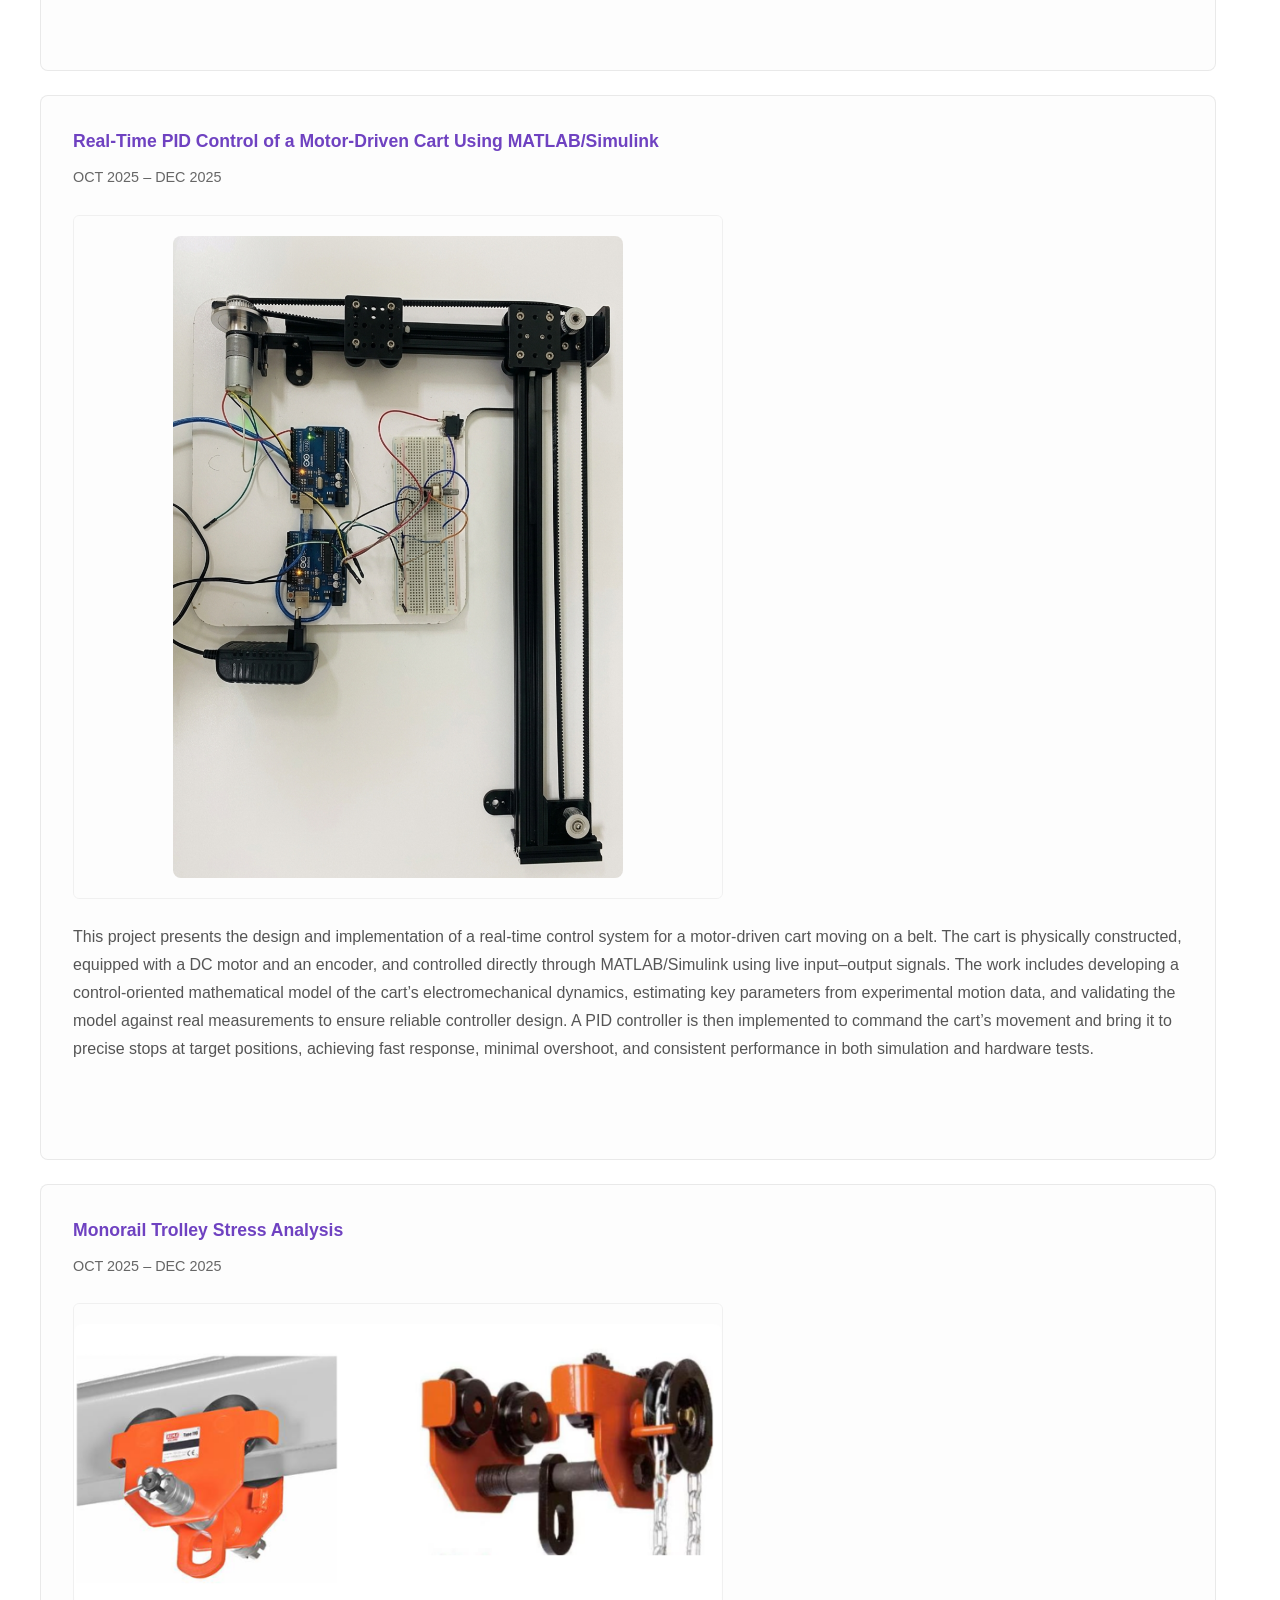
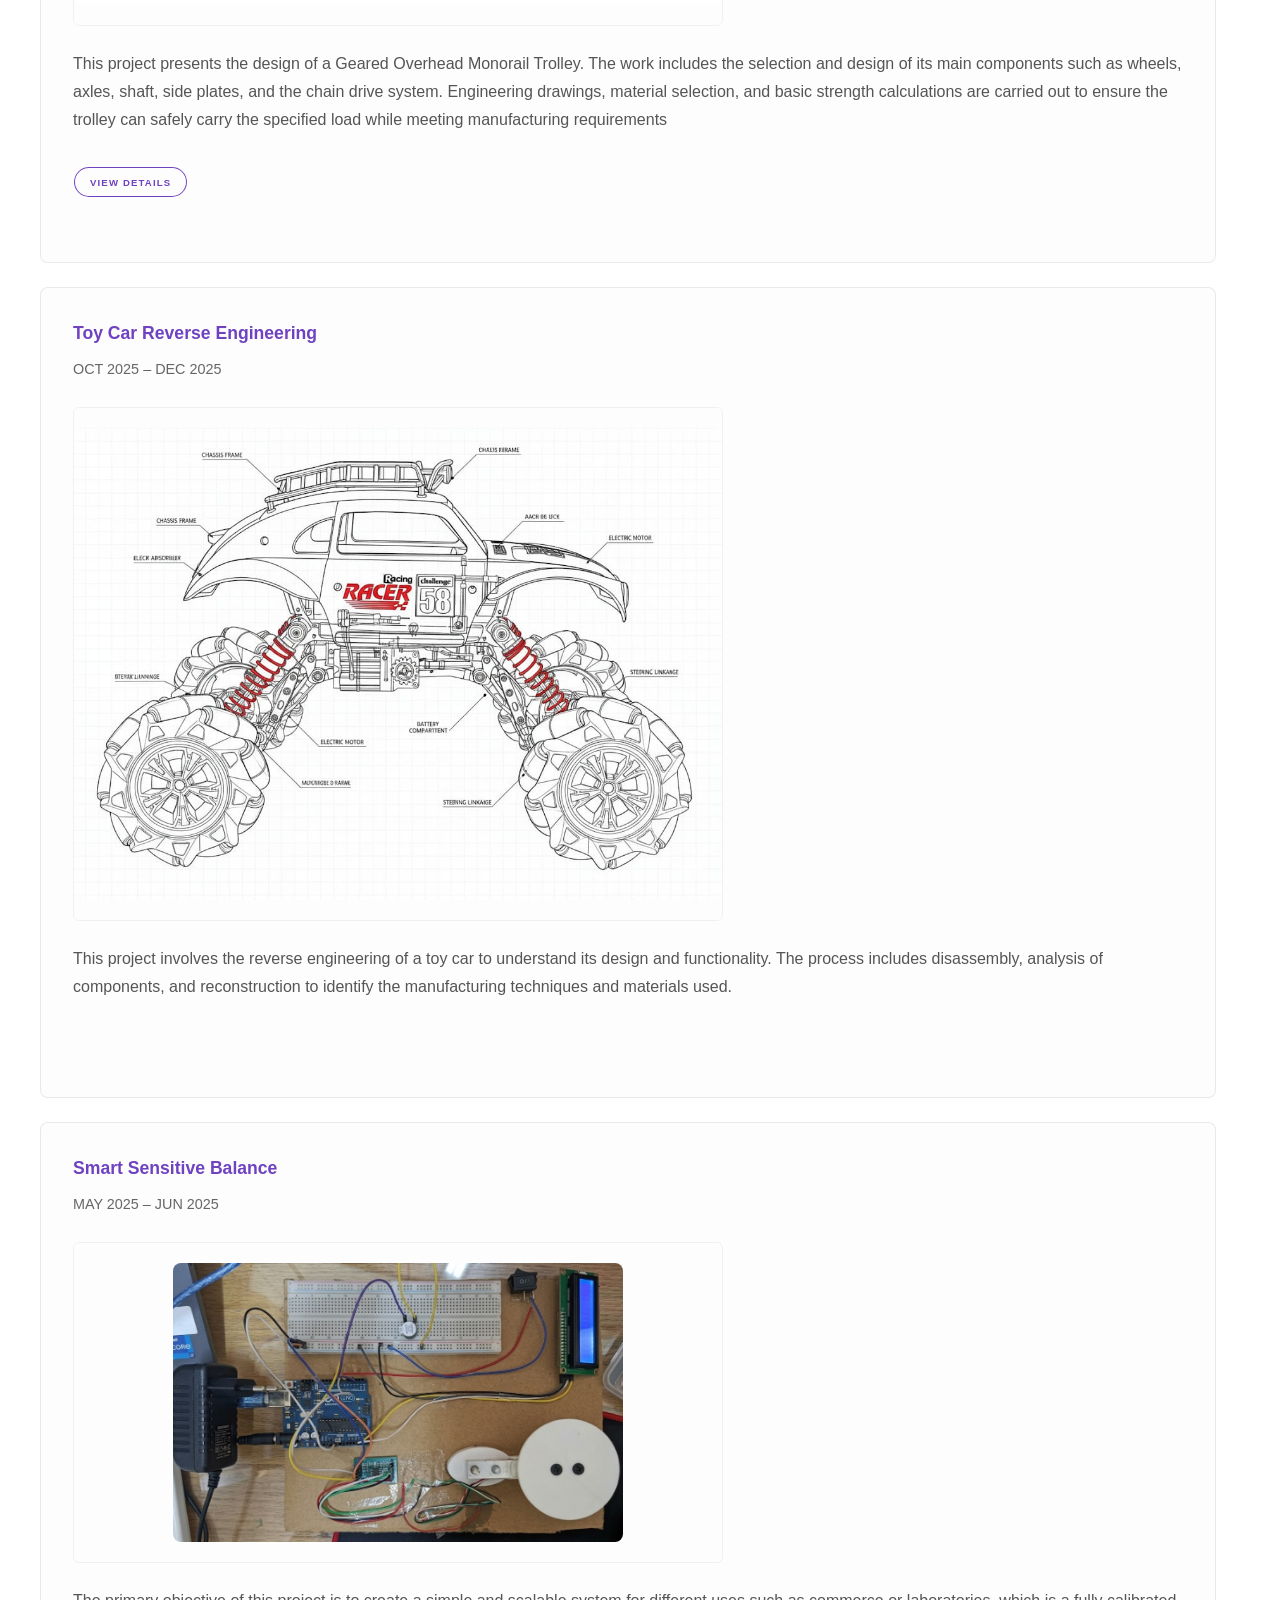
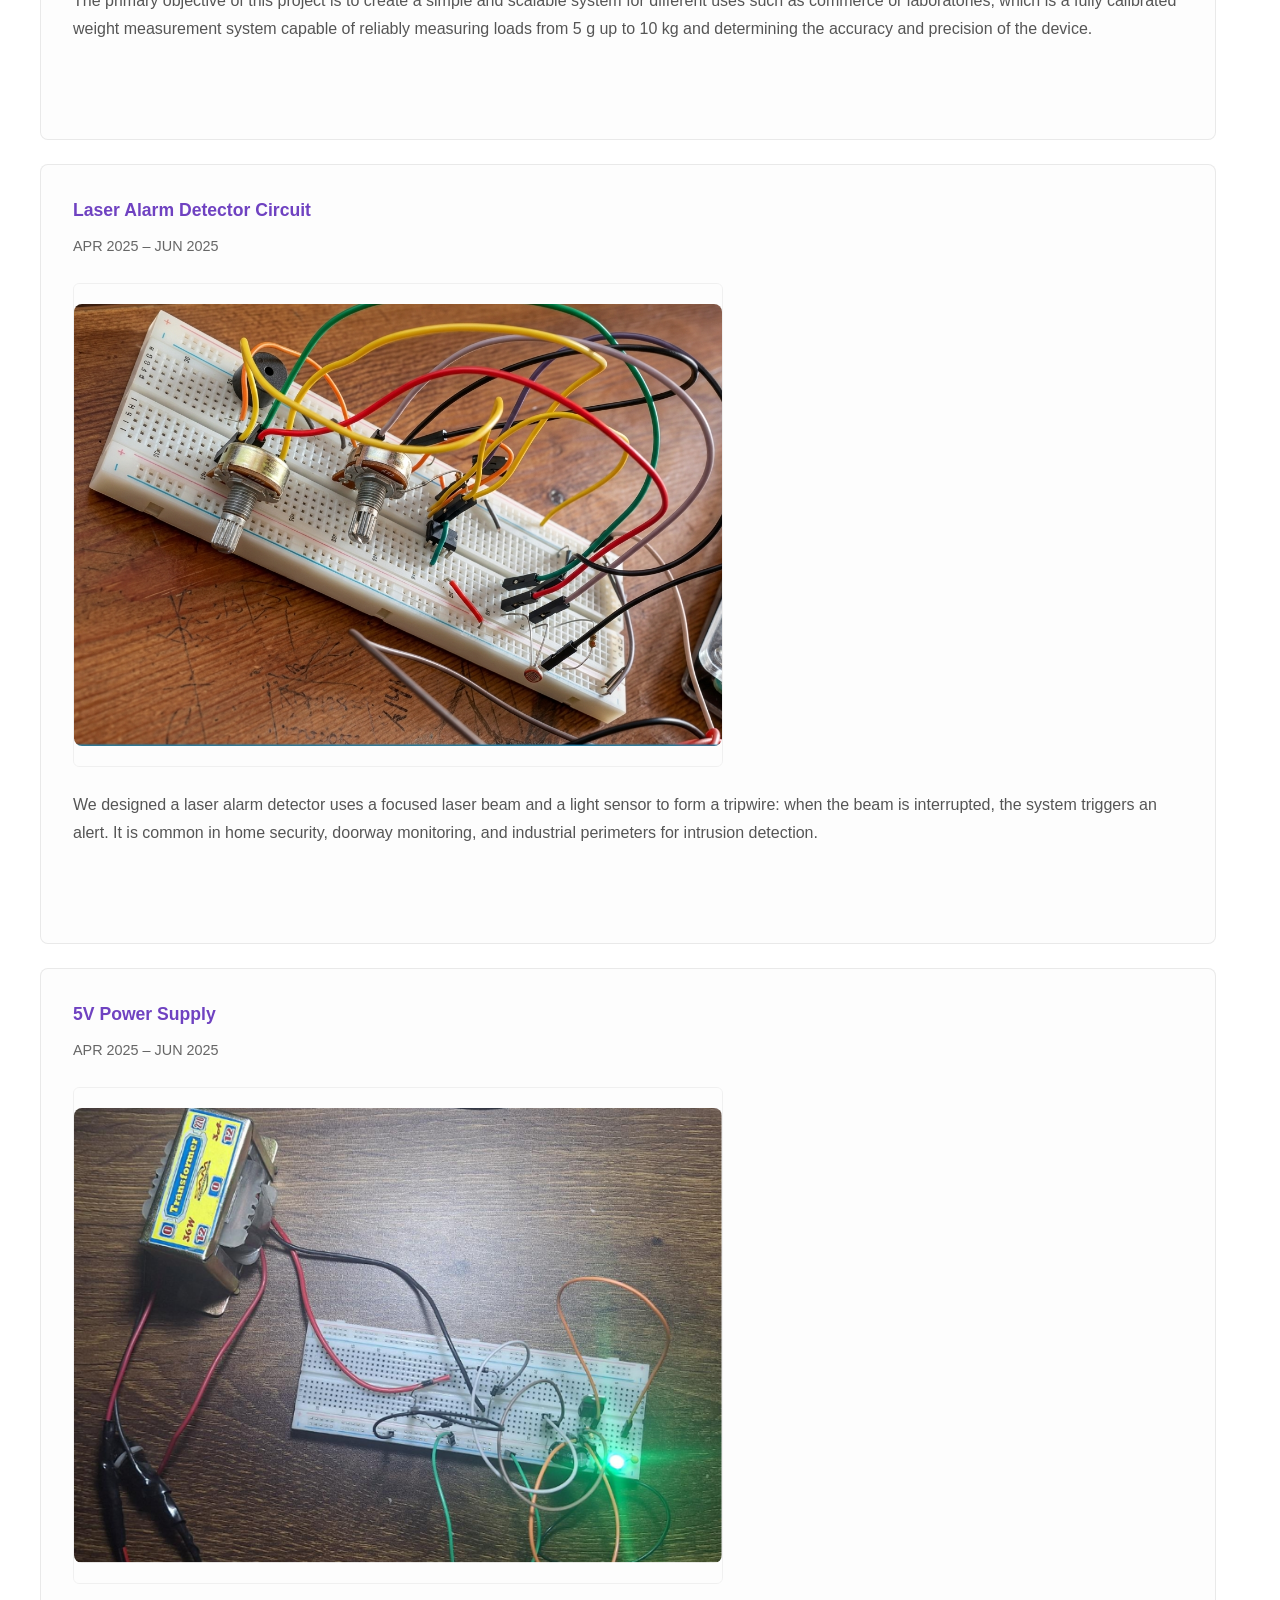
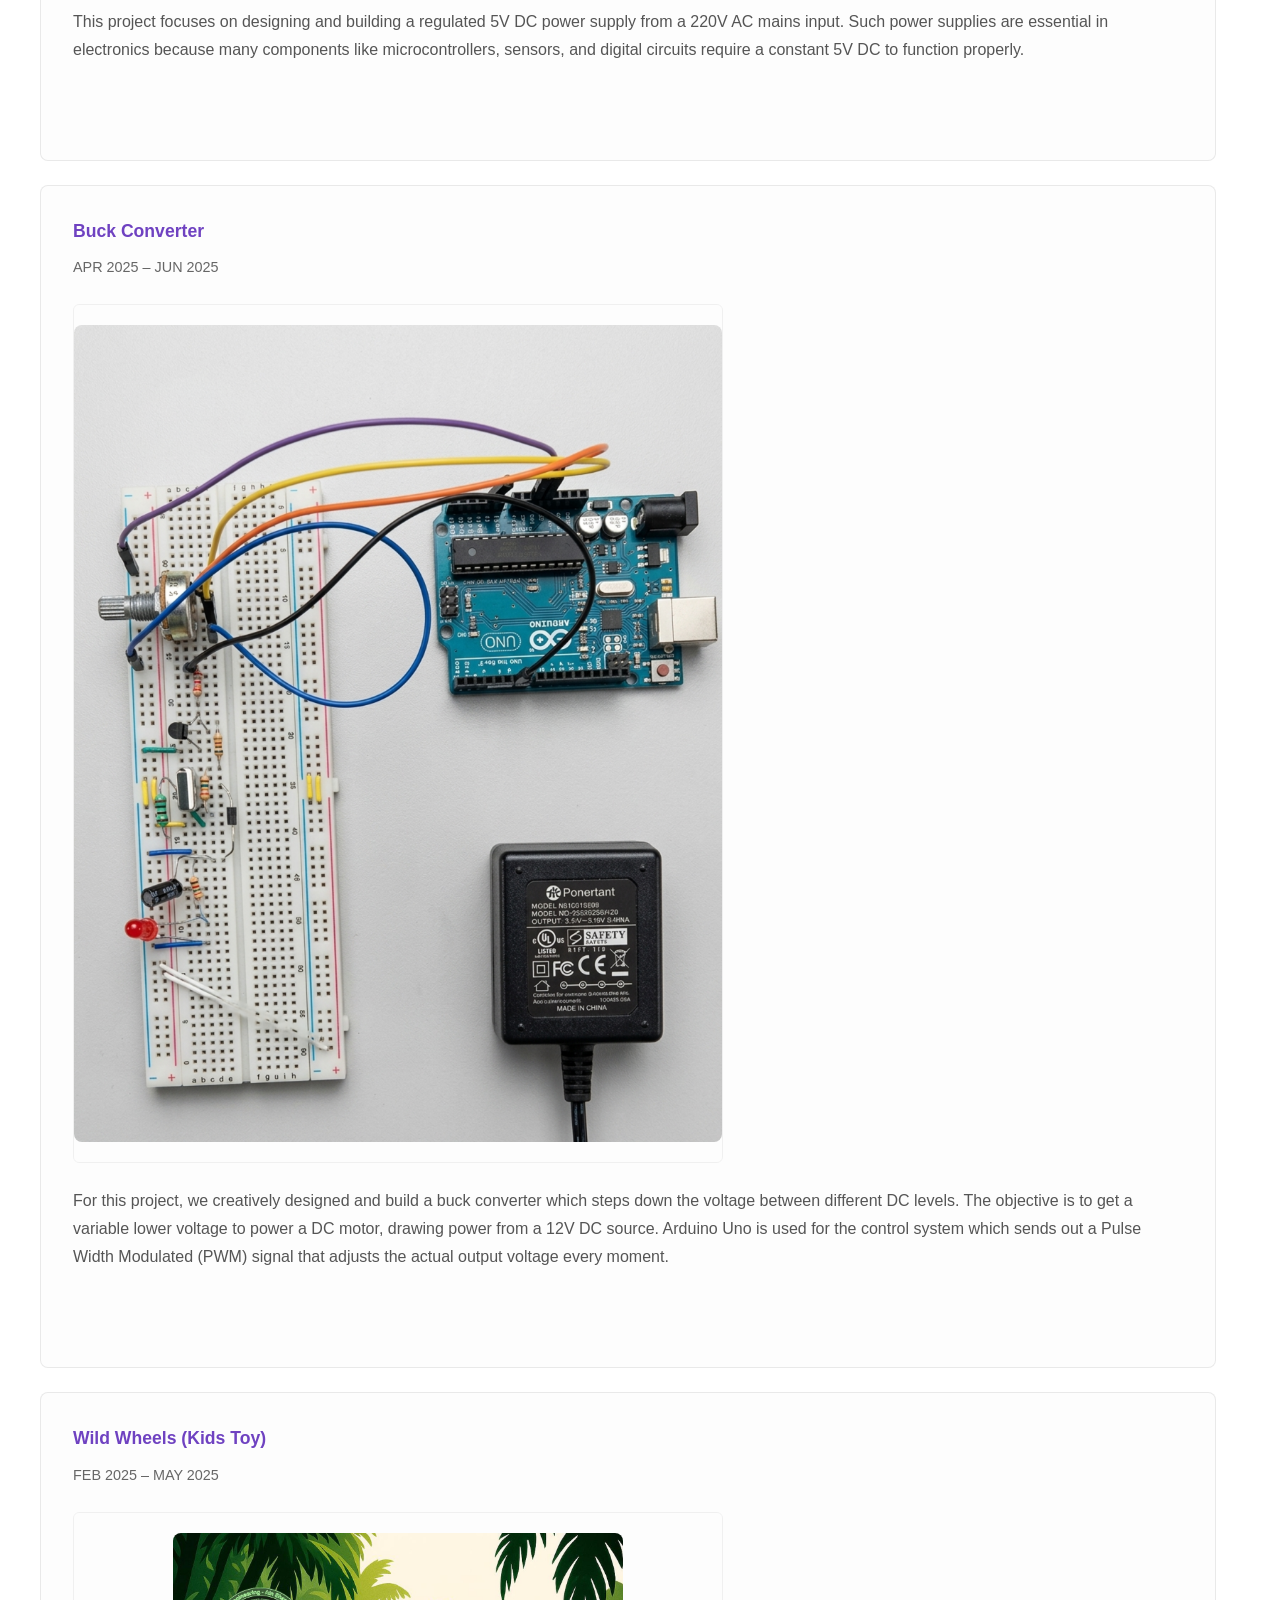
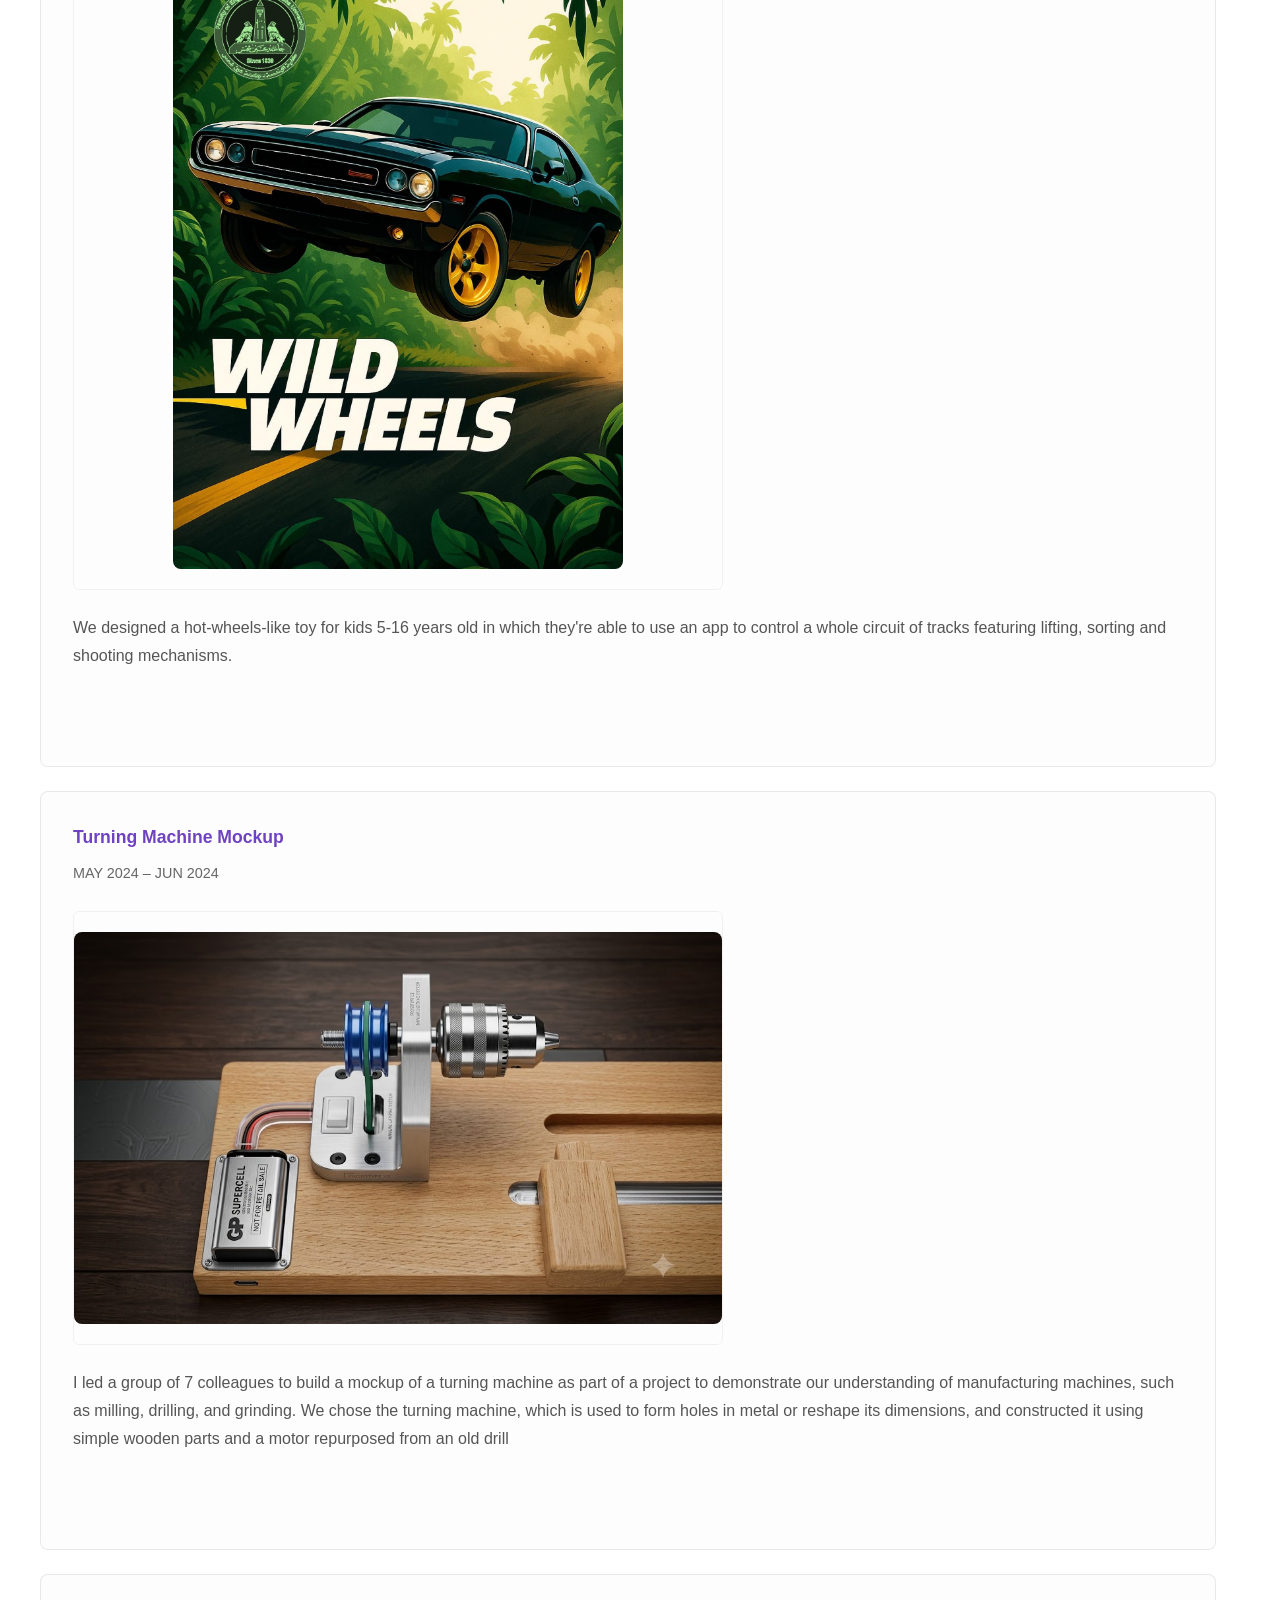
==== commit 7a3969f0: "Added Machine elment new pic and video" ====
--- a/index.html
+++ b/index.html
@@ -89,7 +89,7 @@
 Car</h3>
 <span class="project-date">MAY 2026 – JUL 2026</span>
 				<div class="project-image-container">
-        <img src="images/machinelement.png" alt="Turning Machine Mockup">
+        <img src="images/Car Picture.png" alt="Turning Machine Mockup">
     </div>
 				<p>This project presents the design, manufacturing, and testing of an air-powered vehicle driven solely by compressed air energy. The vehicle utilizes a nozzle-based propulsion system to convert the stored pressure energy in a 3-liter, 10-bar air tank into kinetic energy that generates thrust. The design process includes fluid, mechanical, and electrical subsystems integration, with a focus on maximizing performance, minimizing weight, and ensuring reliable control and braking.</p>
 				<ul class="actions">
--- a/assets/css/main.css
+++ b/assets/css/main.css
@@ -4230,3 +4230,19 @@
 .report-btn i {
     font-size: 0.9rem;
 }
+video {
+  width: 100%;
+  max-width: 650px; /* Adjust between 500px and 700px */
+  height: auto;
+  display: block;
+  margin: 20px auto;
+  border-radius: 8px; /* Optional: gives clean rounded edges */
+}
+img {
+  width: 100%;
+  max-width: 650px; /* Adjust between 500px and 700px */
+  height: auto;
+  display: block;
+  margin: 20px auto;
+  border-radius: 8px; /* Optional: gives clean rounded edges */
+}
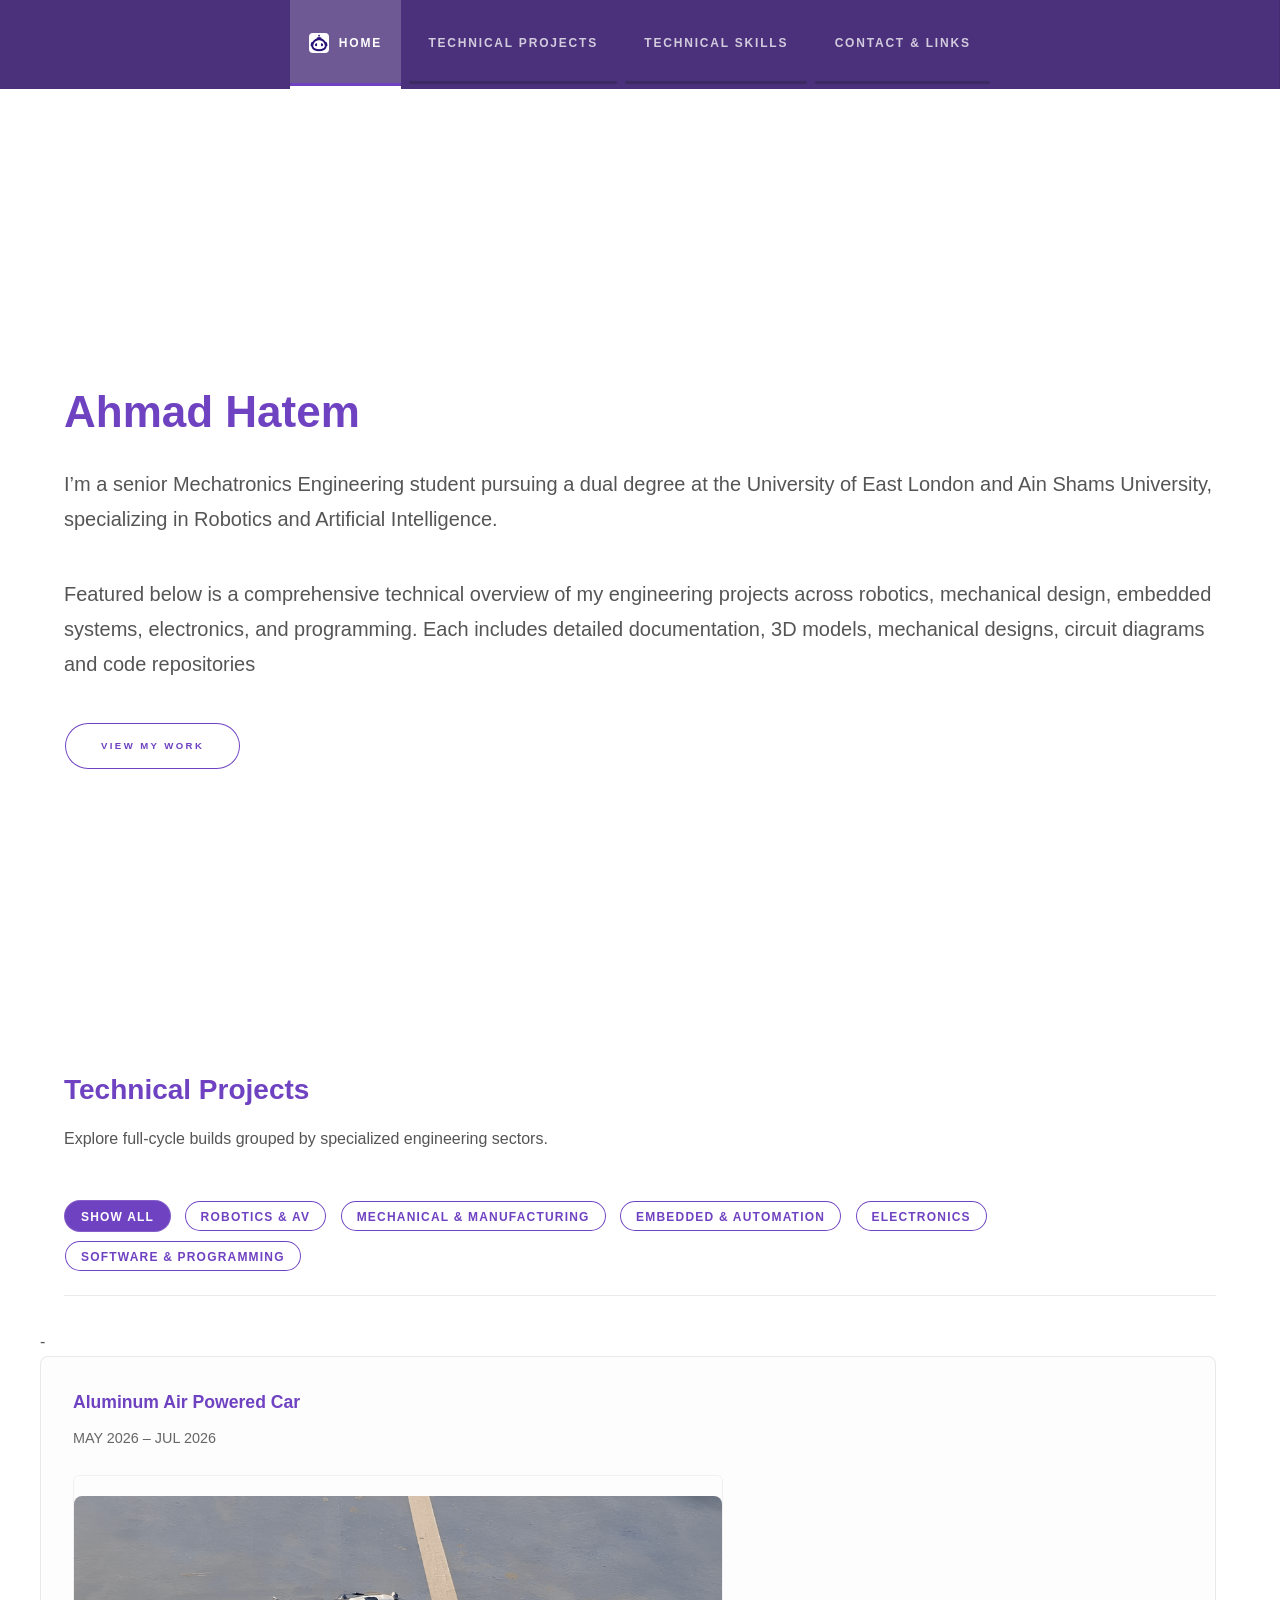
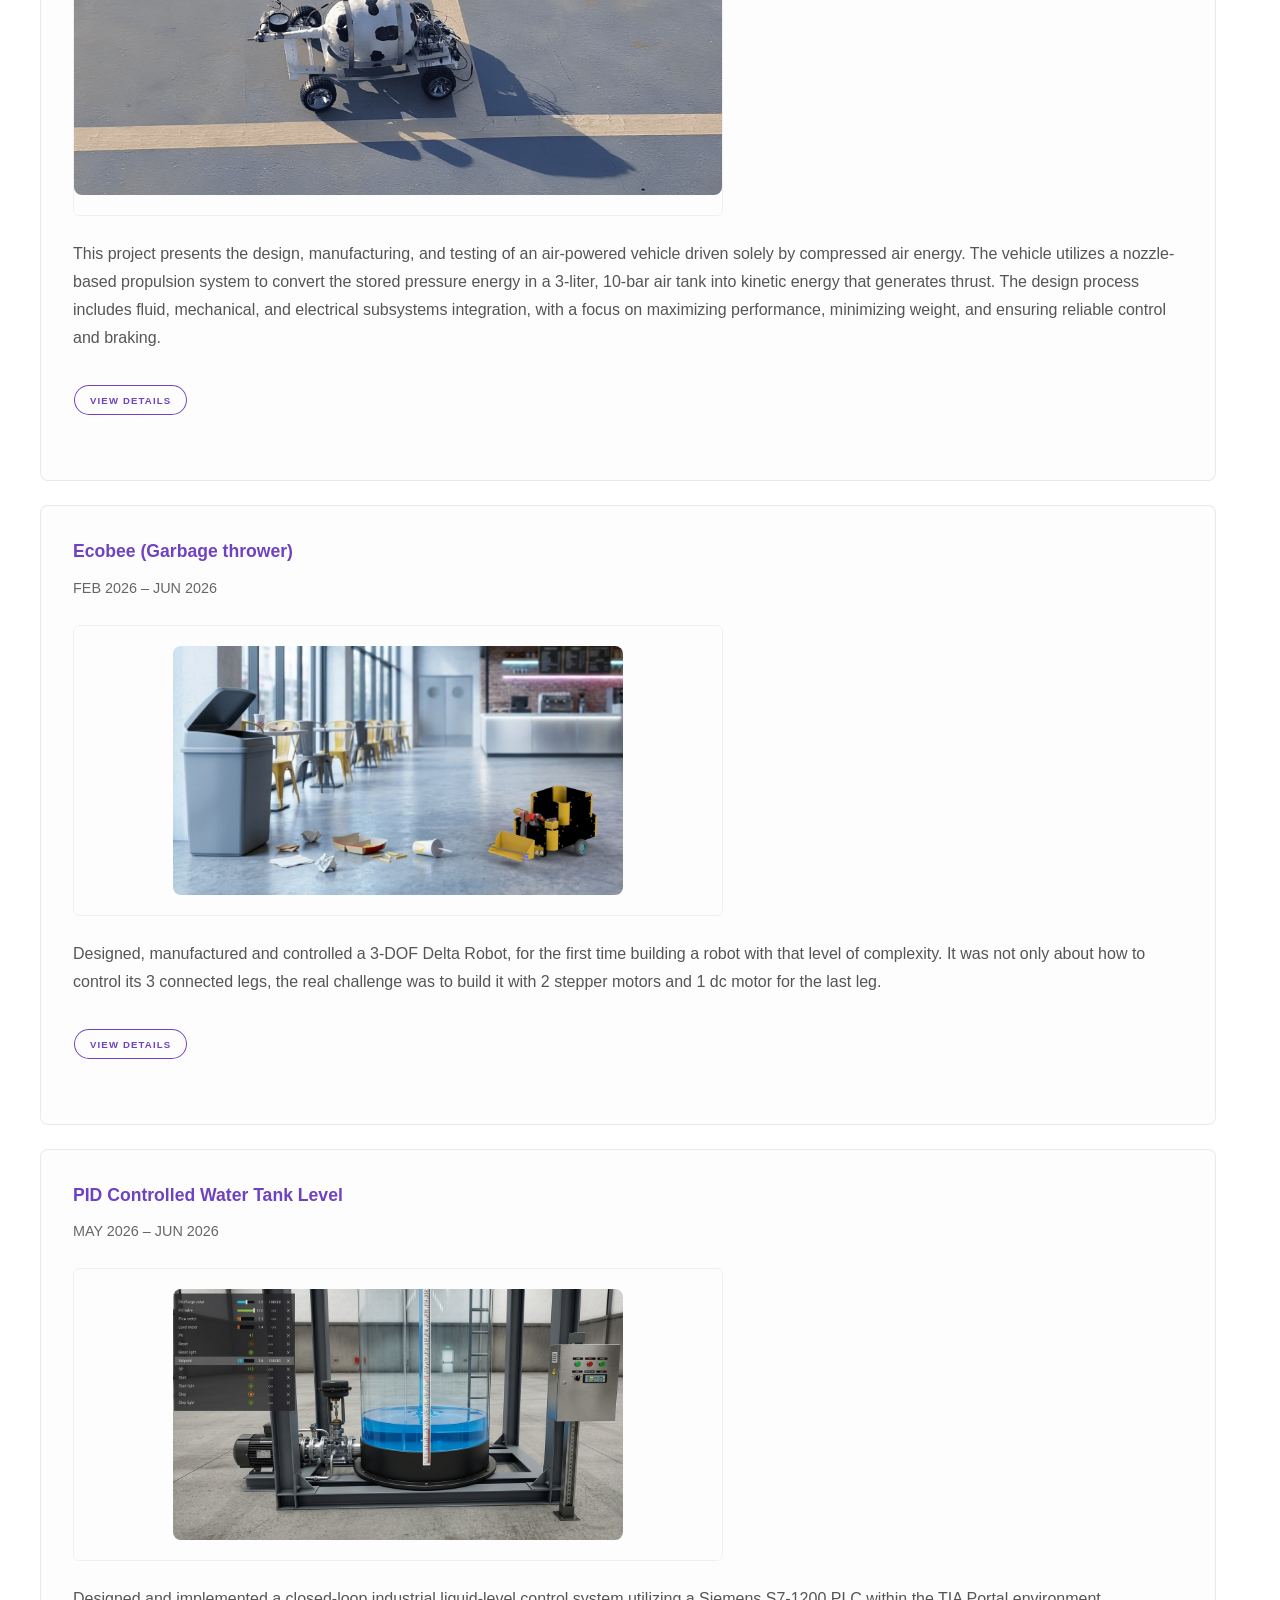
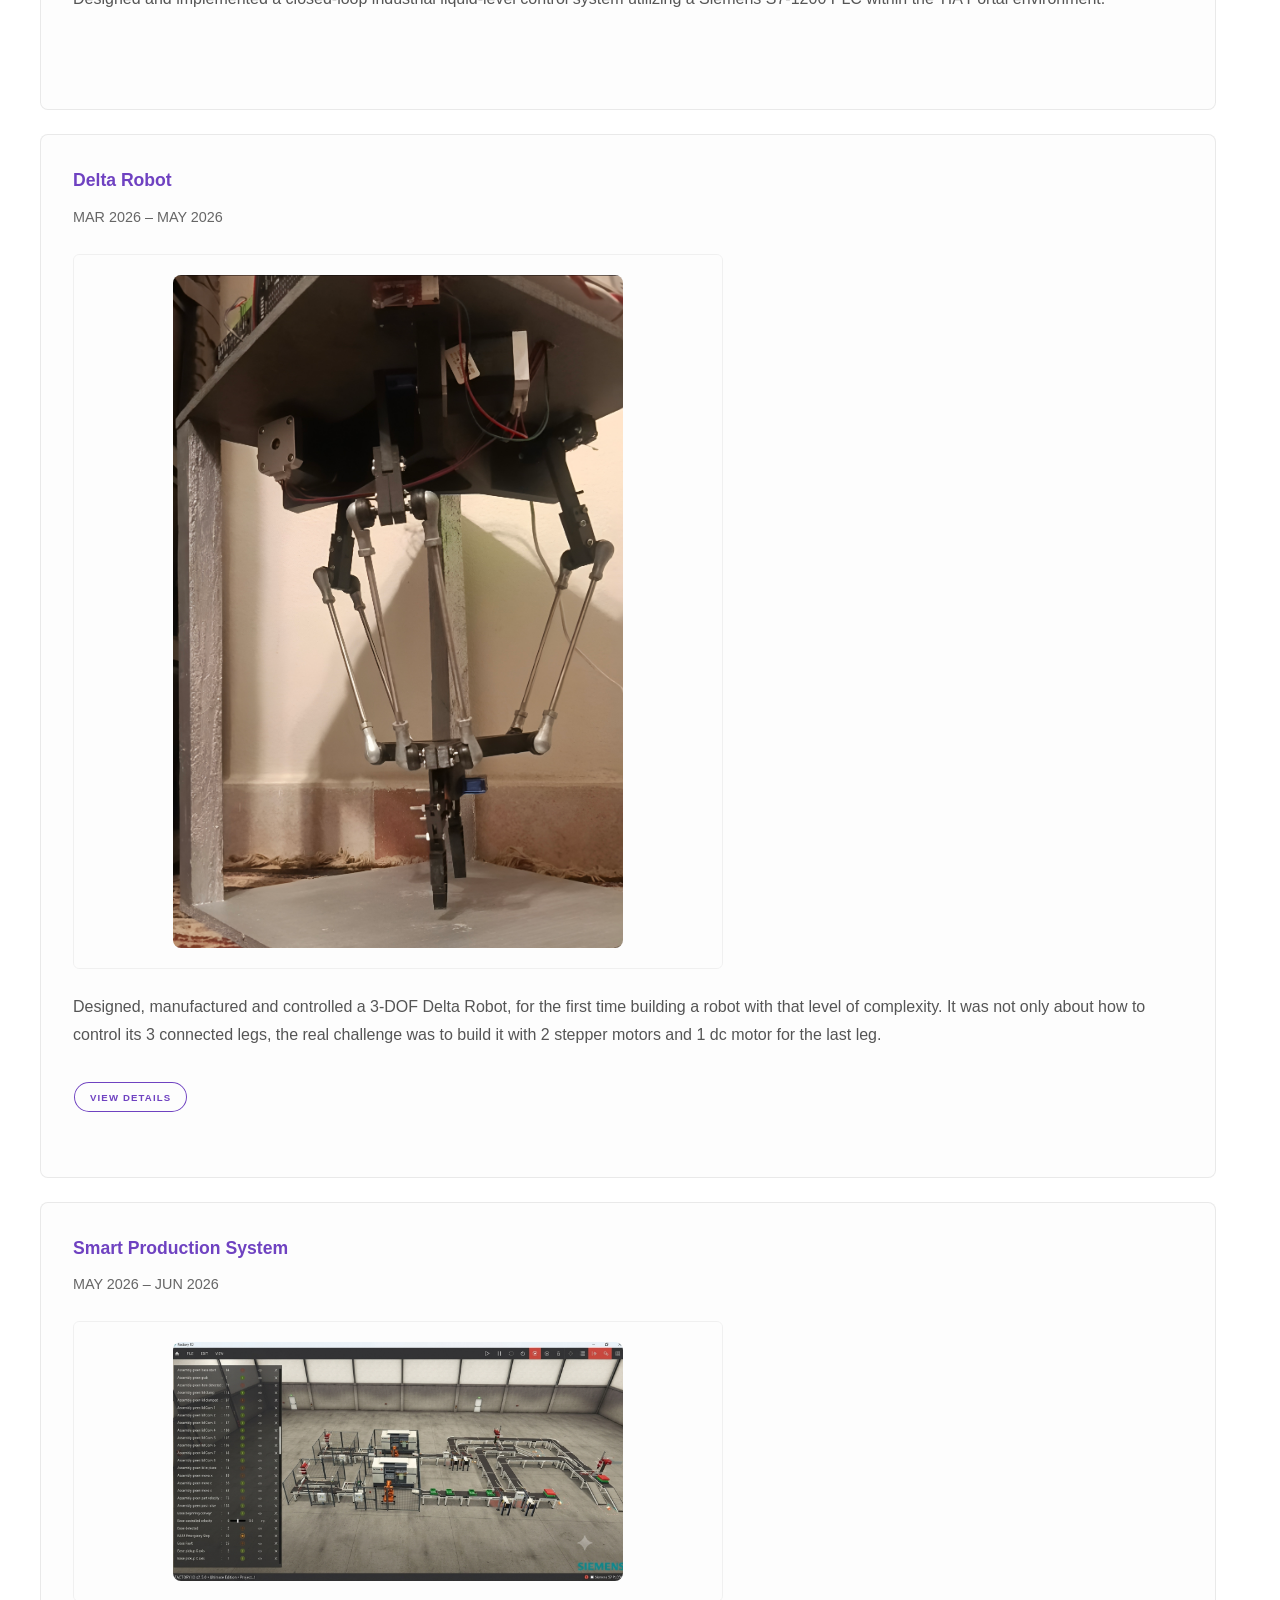
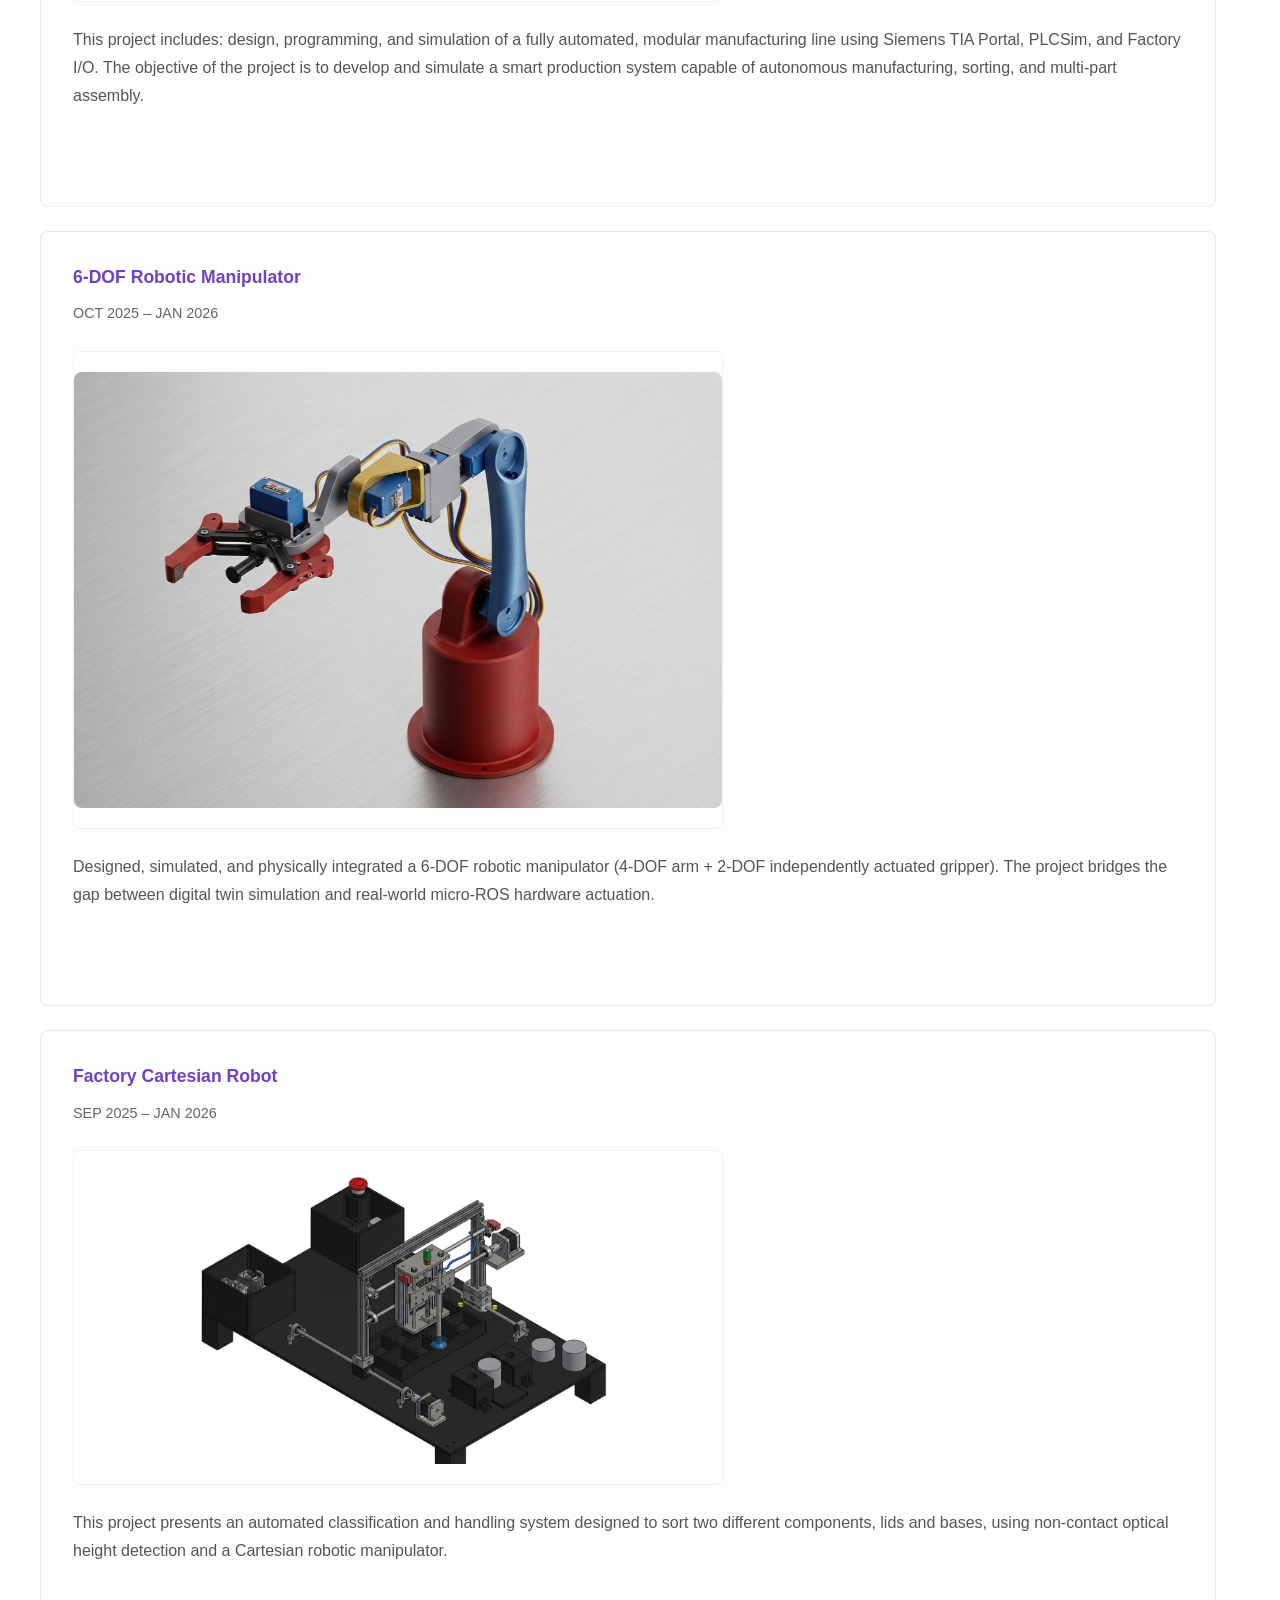
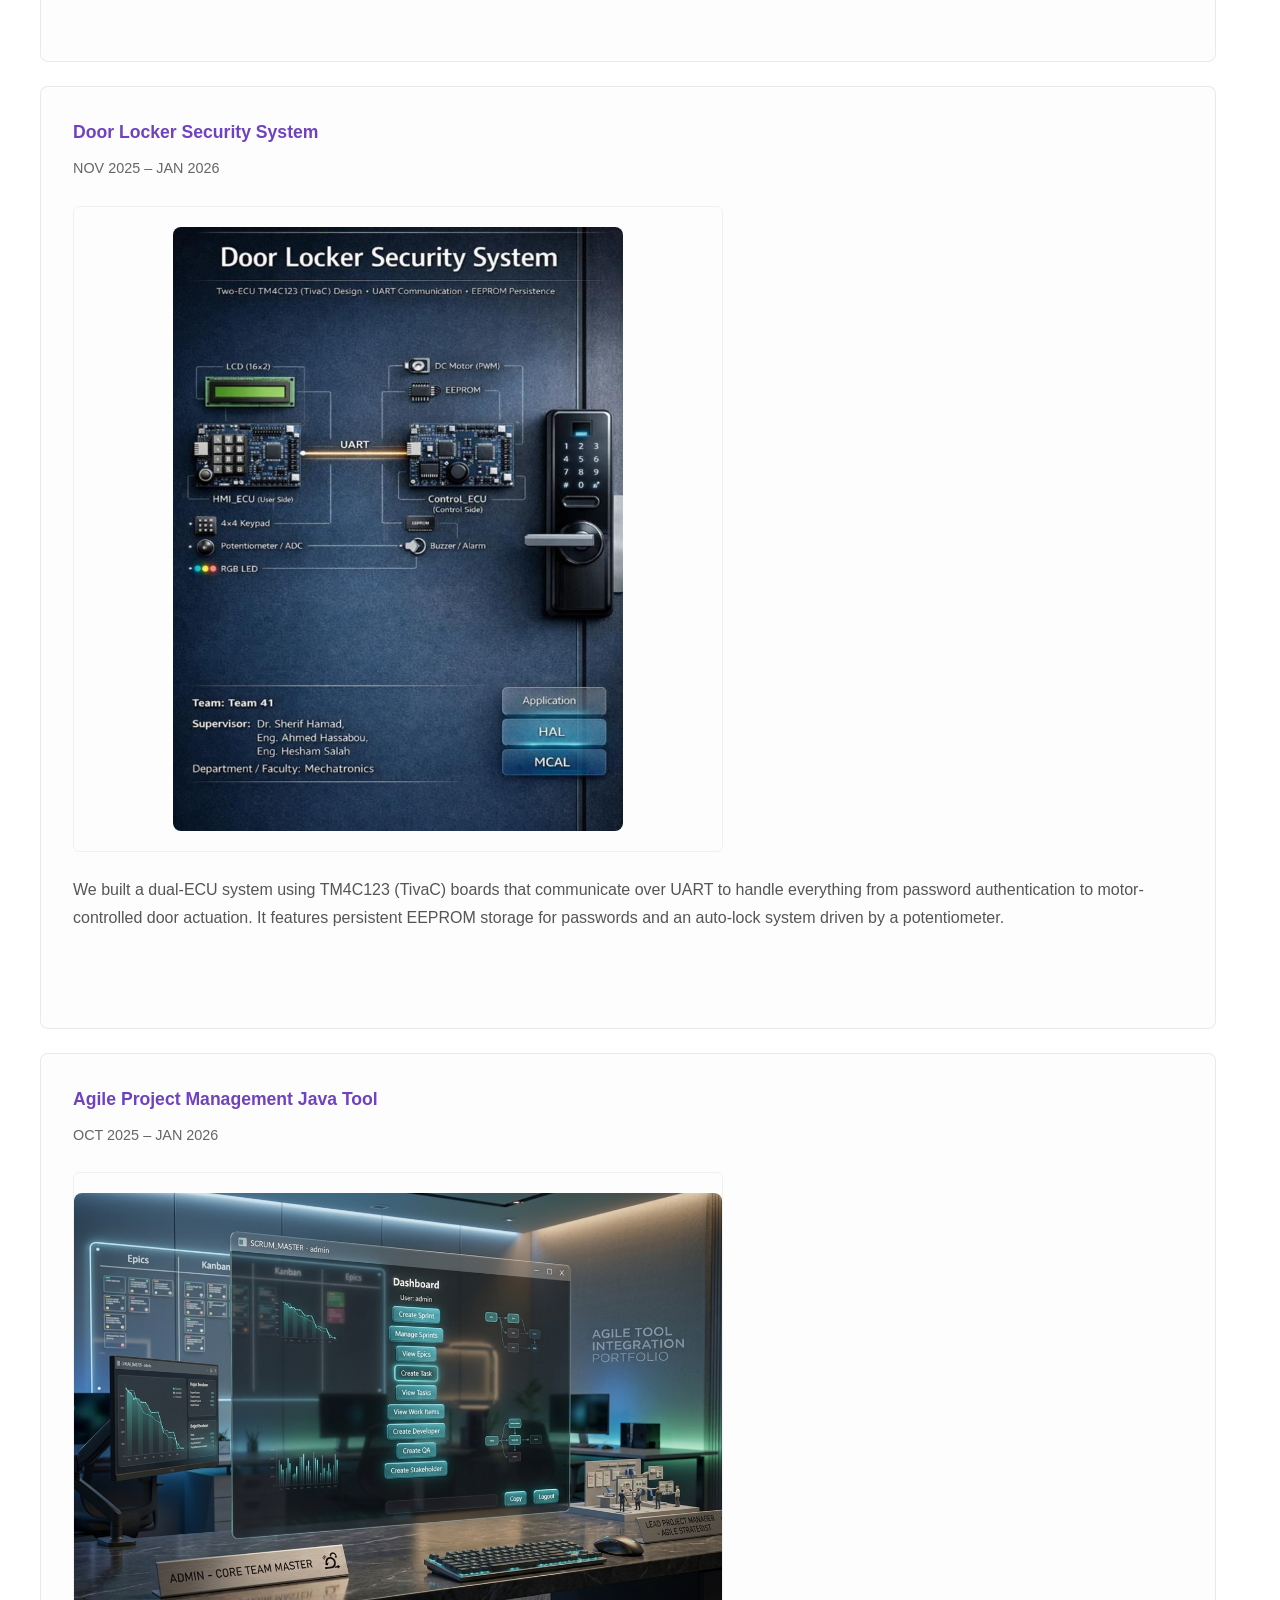
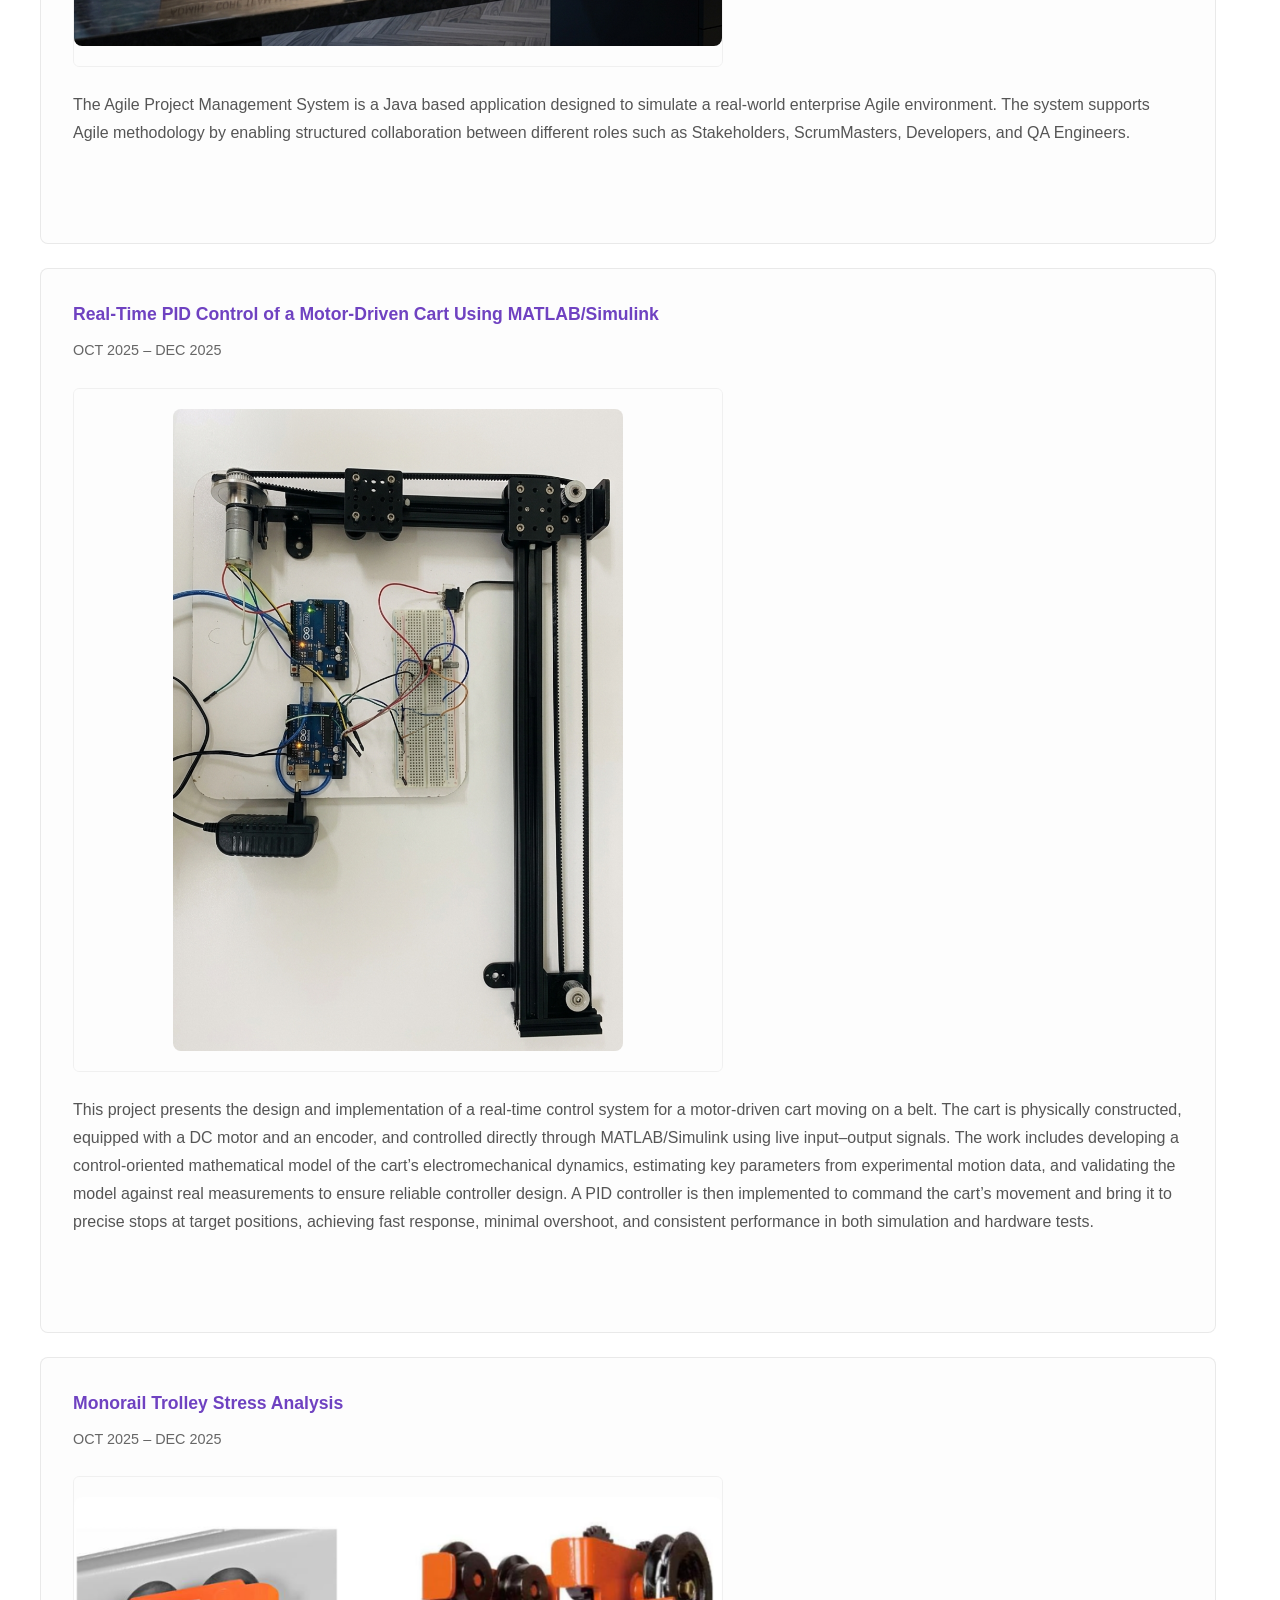
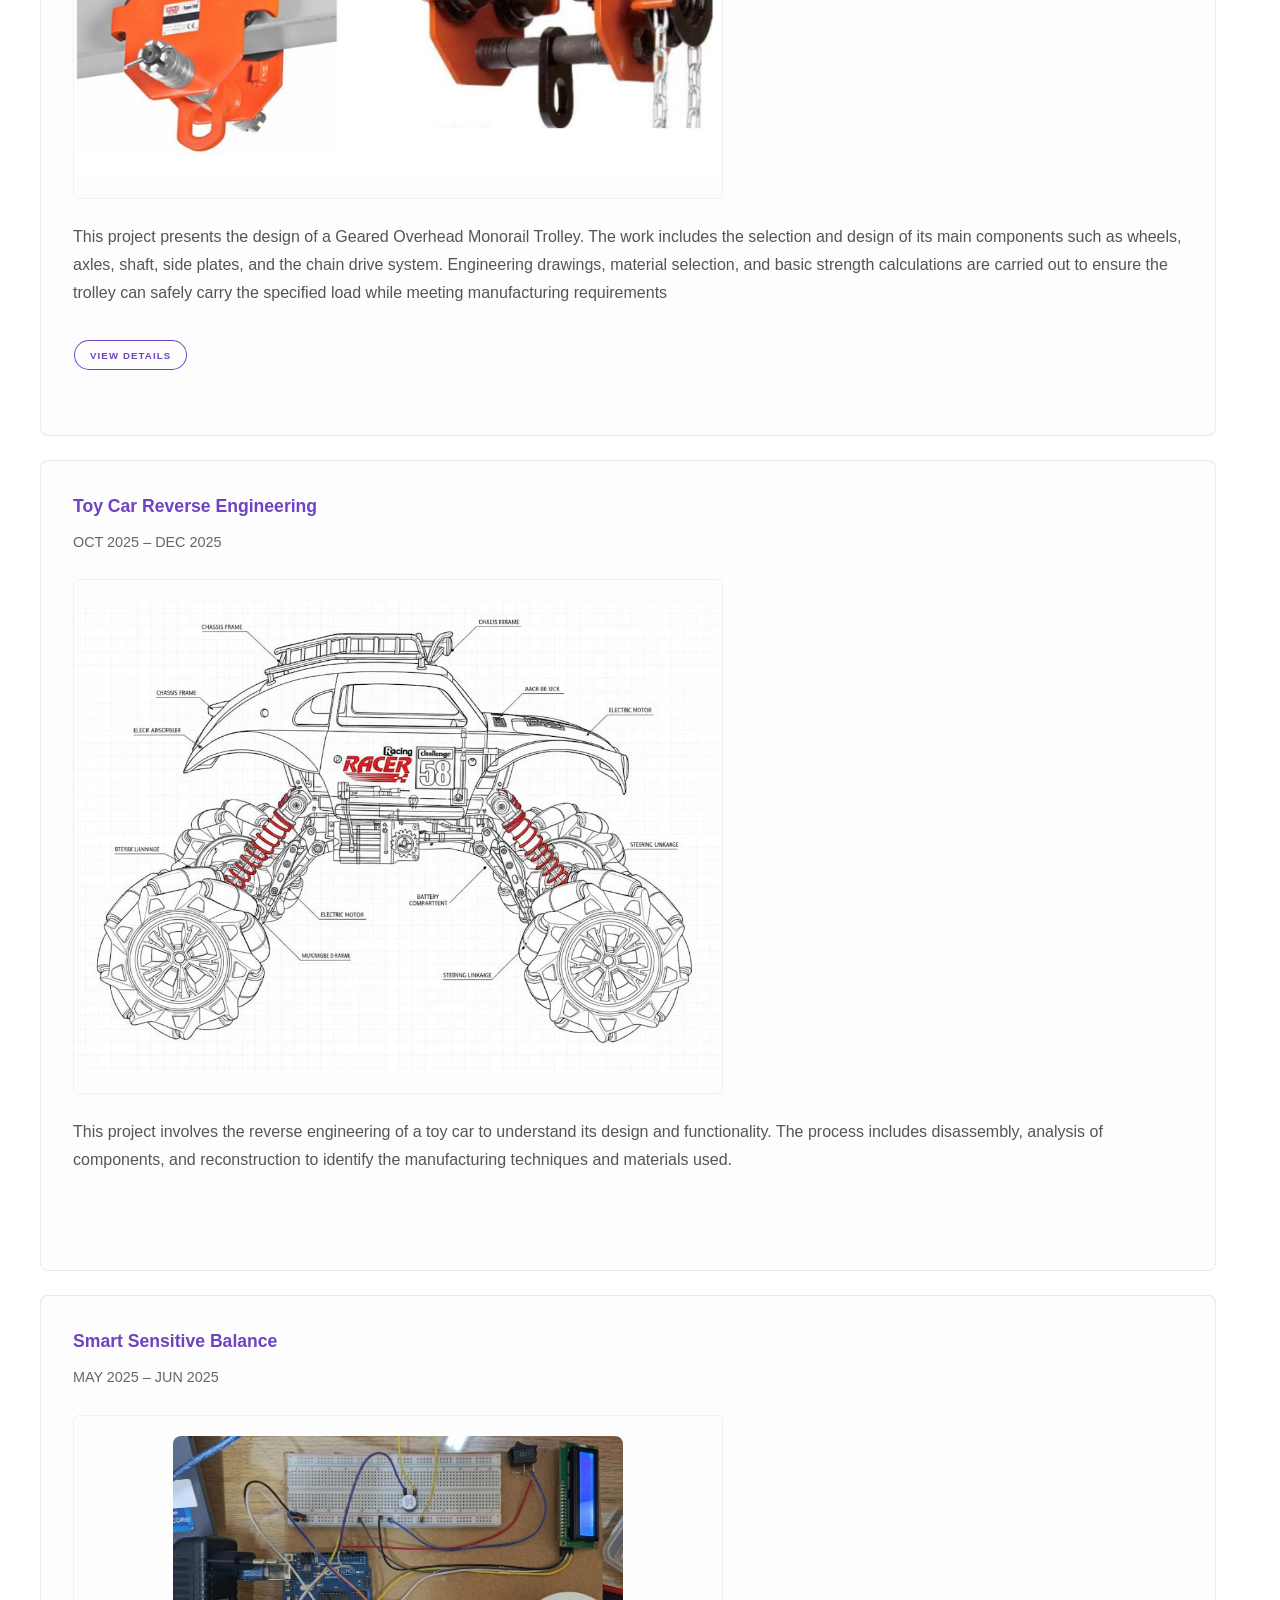
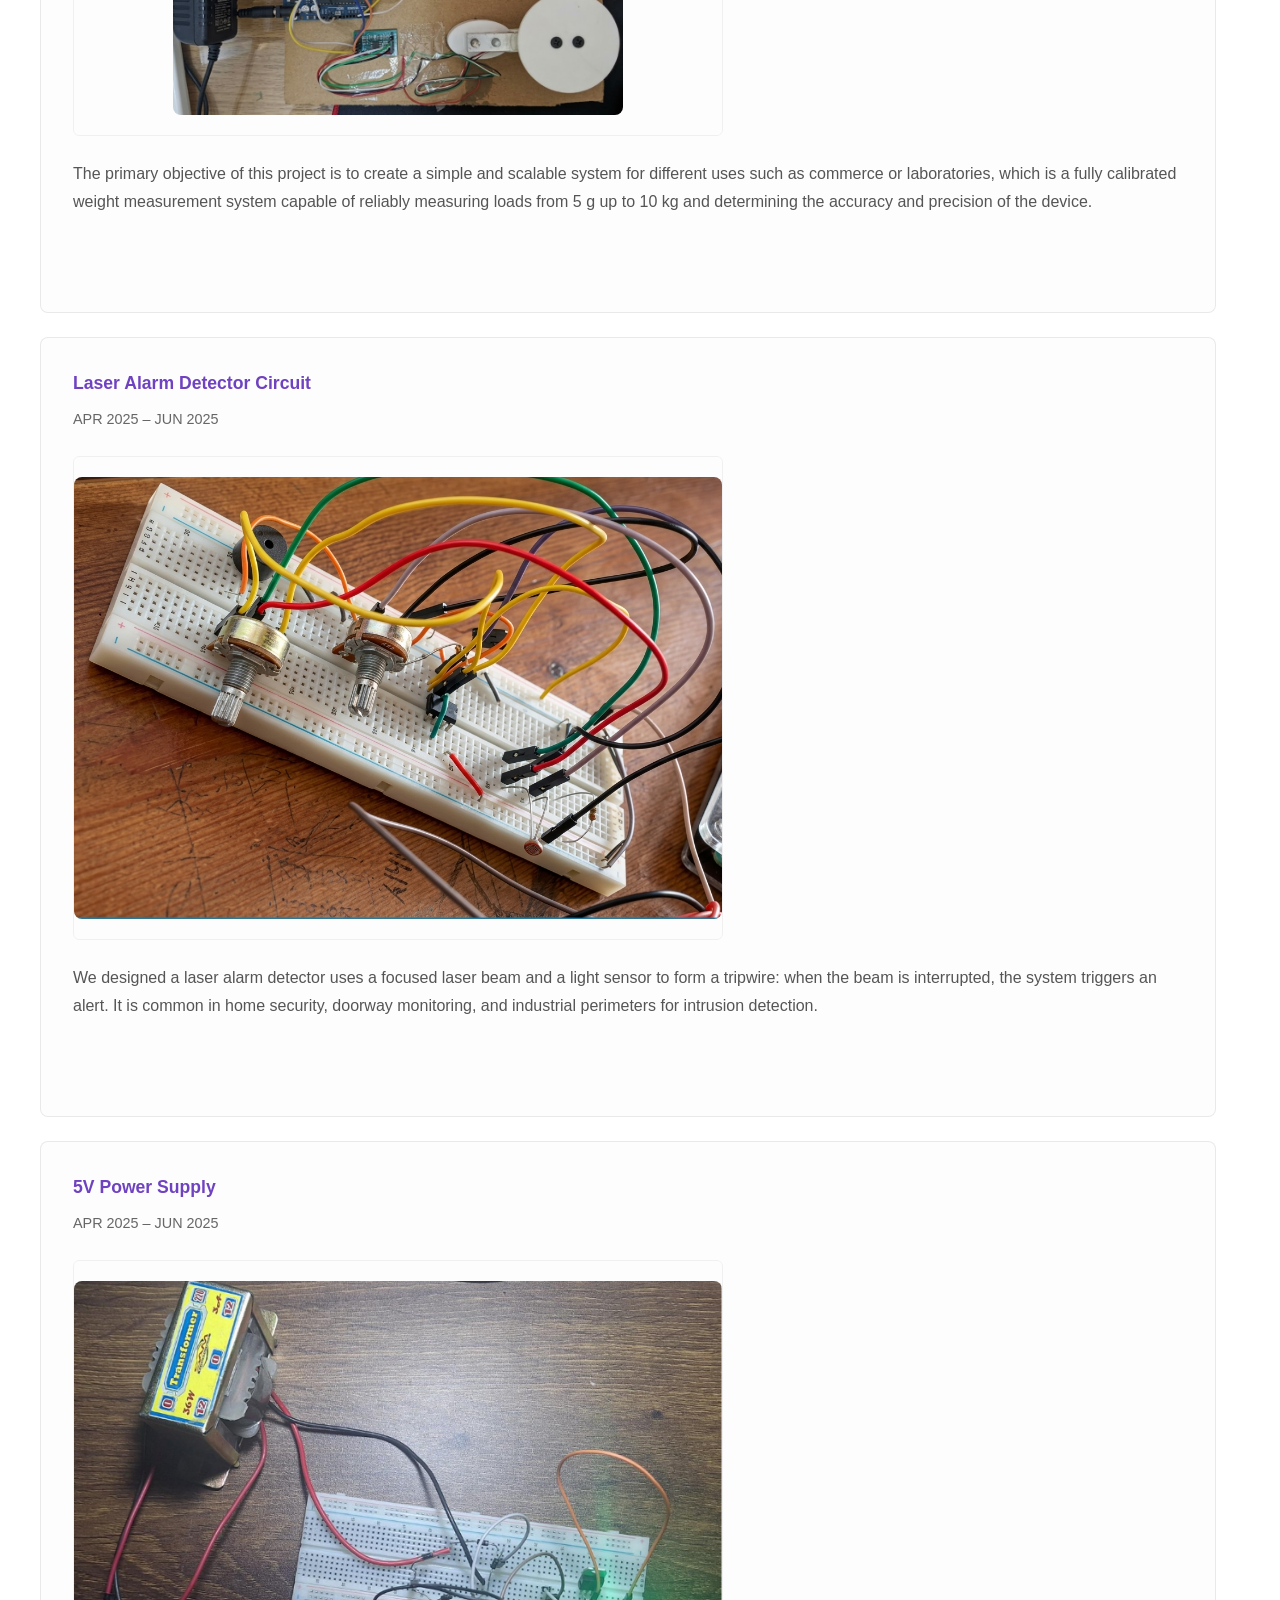
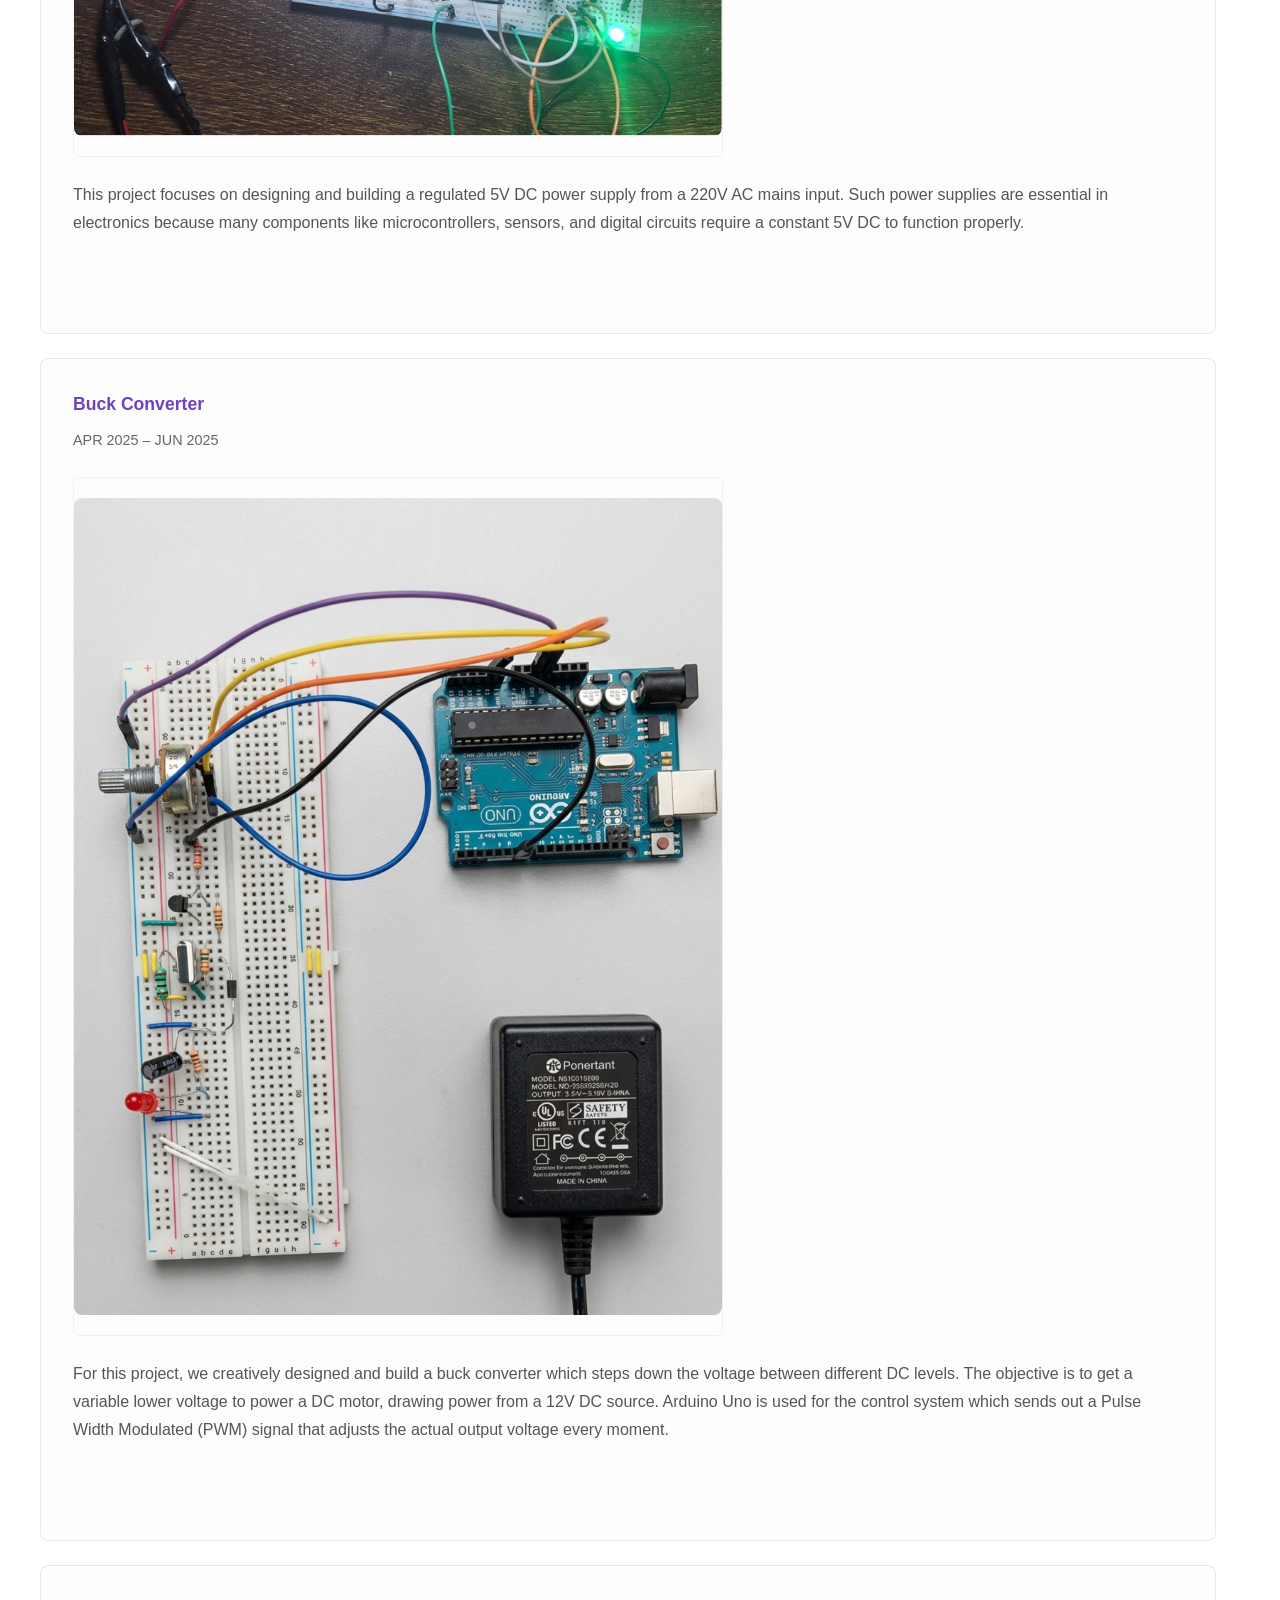
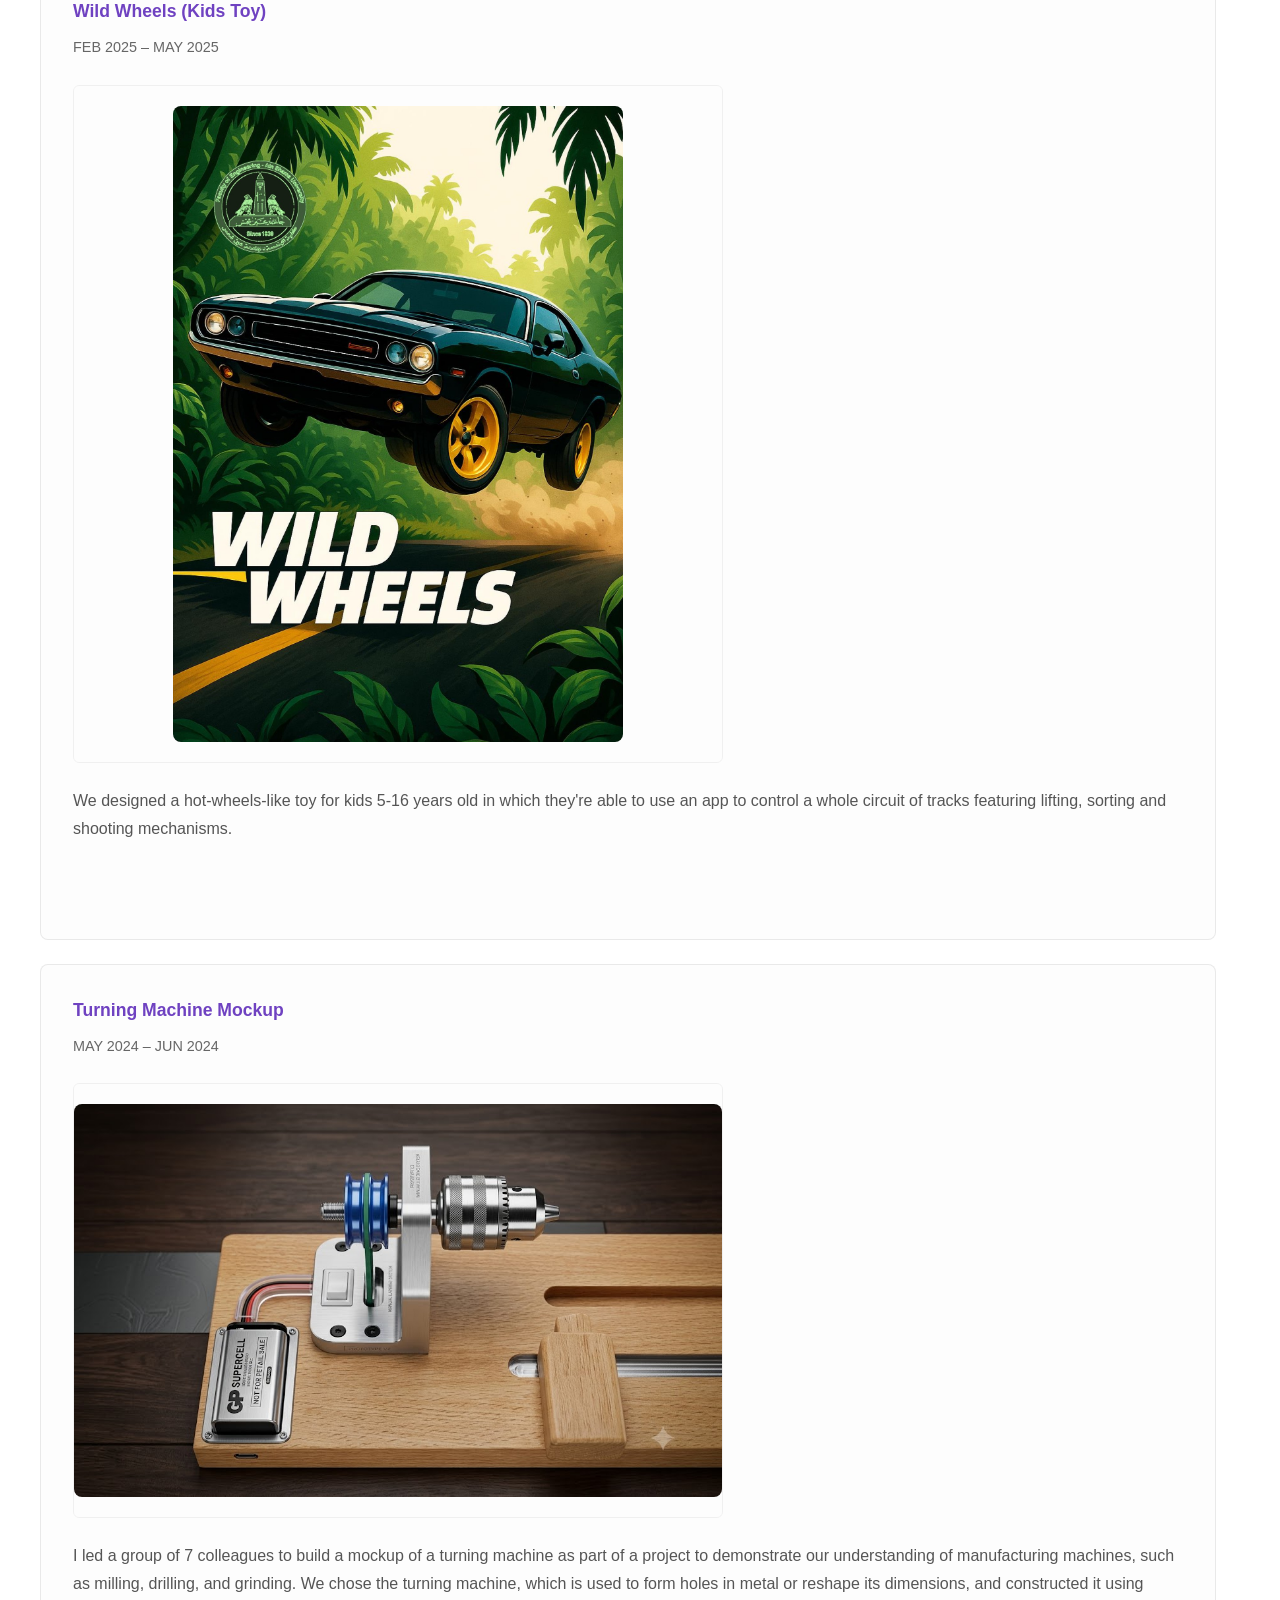
==== commit 2663050c: "updated bio and added some reports" ====
--- a/index.html
+++ b/index.html
@@ -57,7 +57,7 @@
 <section id="intro" class="wrapper style1 fullscreen fade-up">
 	<div class="inner">
 		<h1>Ahmad Hatem</h1>
-		<p>I’m a third-year Mechatronics Engineering student pursuing a dual degree at the University of East London and Ain Shams University, specializing in Robotics and Artificial Intelligence.</p>           
+		<p>I’m a senior Mechatronics Engineering student pursuing a dual degree at the University of East London and Ain Shams University, specializing in Robotics and Artificial Intelligence.</p>           
 
 <p>Featured below is a comprehensive technical overview of my engineering projects across robotics, mechanical design, embedded systems, electronics, and programming. Each includes detailed documentation, 3D models, mechanical designs, circuit diagrams and code repositories</p>
 		<ul class="actions">
--- a/assets/css/main.css
+++ b/assets/css/main.css
@@ -4245,4 +4245,23 @@
   display: block;
   margin: 20px auto;
   border-radius: 8px; /* Optional: gives clean rounded edges */
+}
+#sidebar {
+  height: auto;
+  min-height: 0;
+}
+
+#sidebar > .inner {
+  height: auto;
+  min-height: 0;
+}
+#wrapper {
+  margin-left: 0 !important;
+  padding-left: 0 !important;
+  width: 100% !important;
+}
+
+.inner {
+  max-width: 1200px; /* Centers page text content neatly */
+  margin: 0 auto;
 }
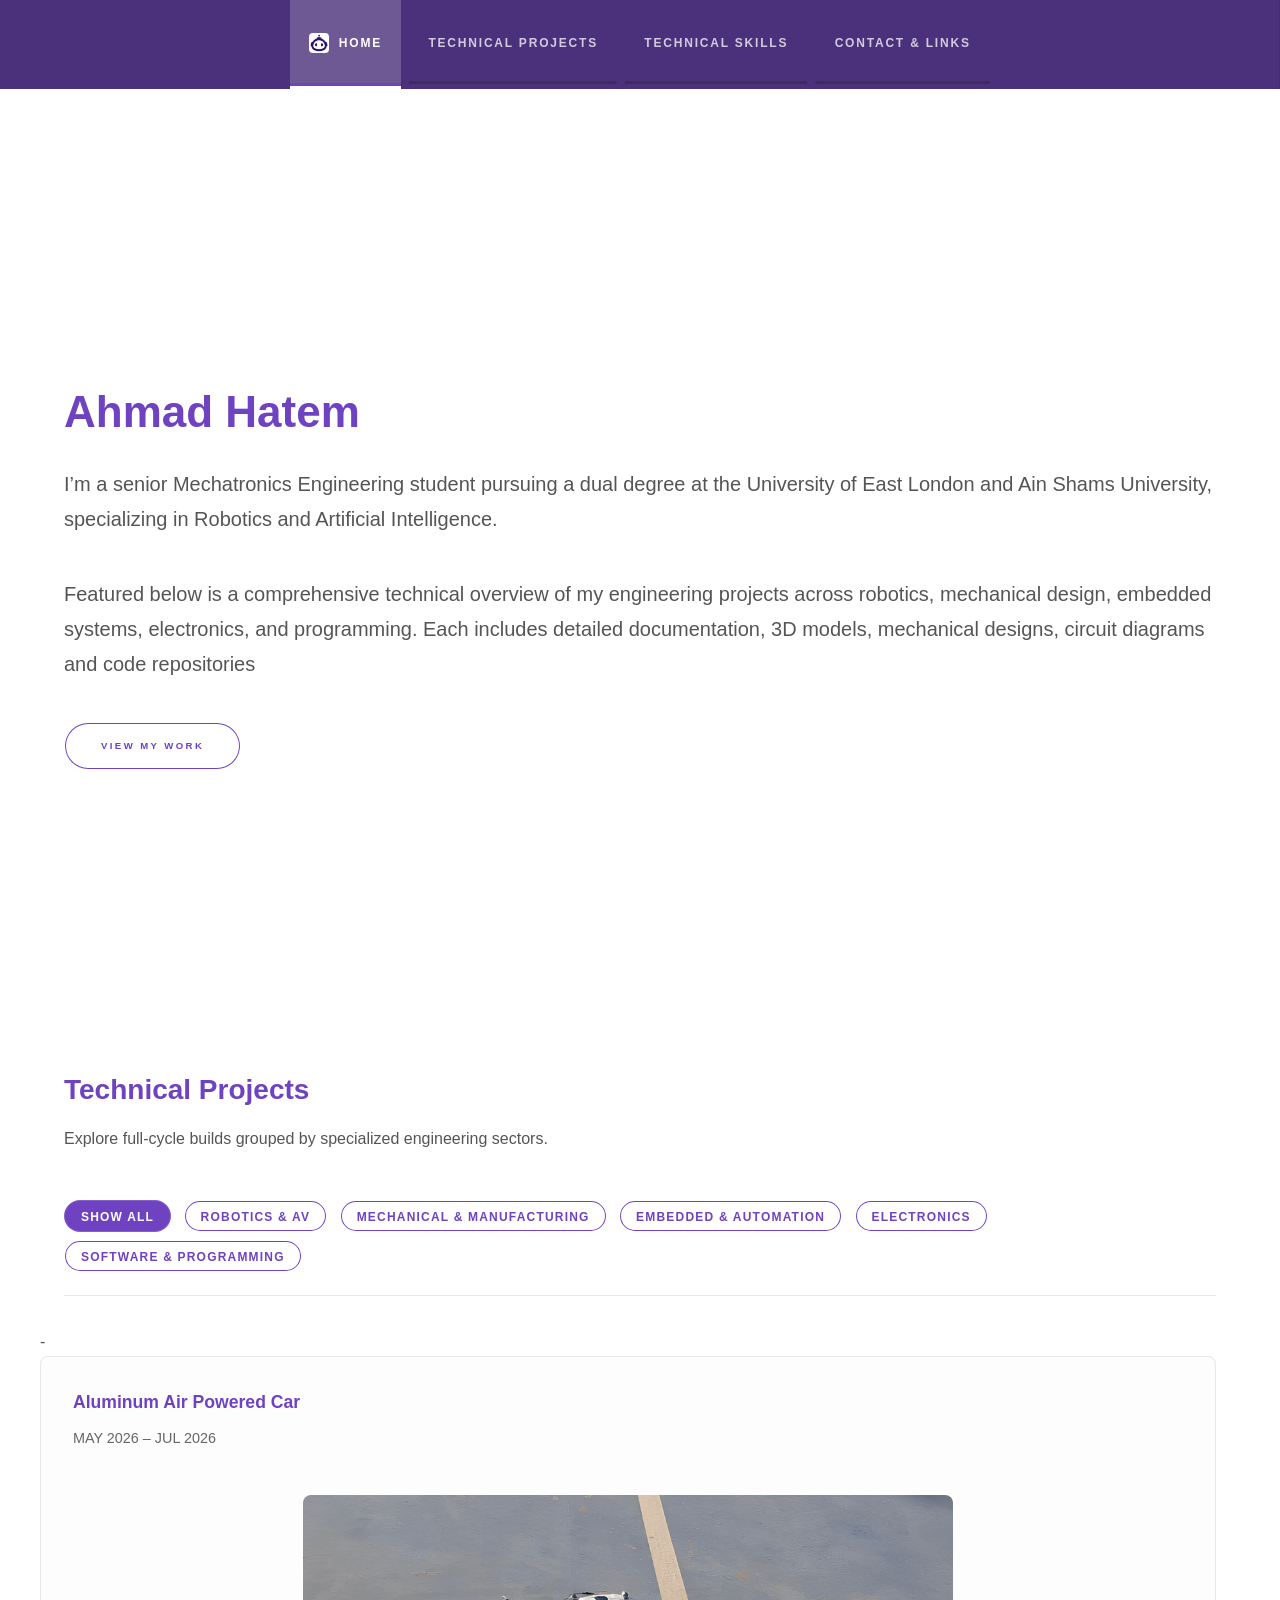
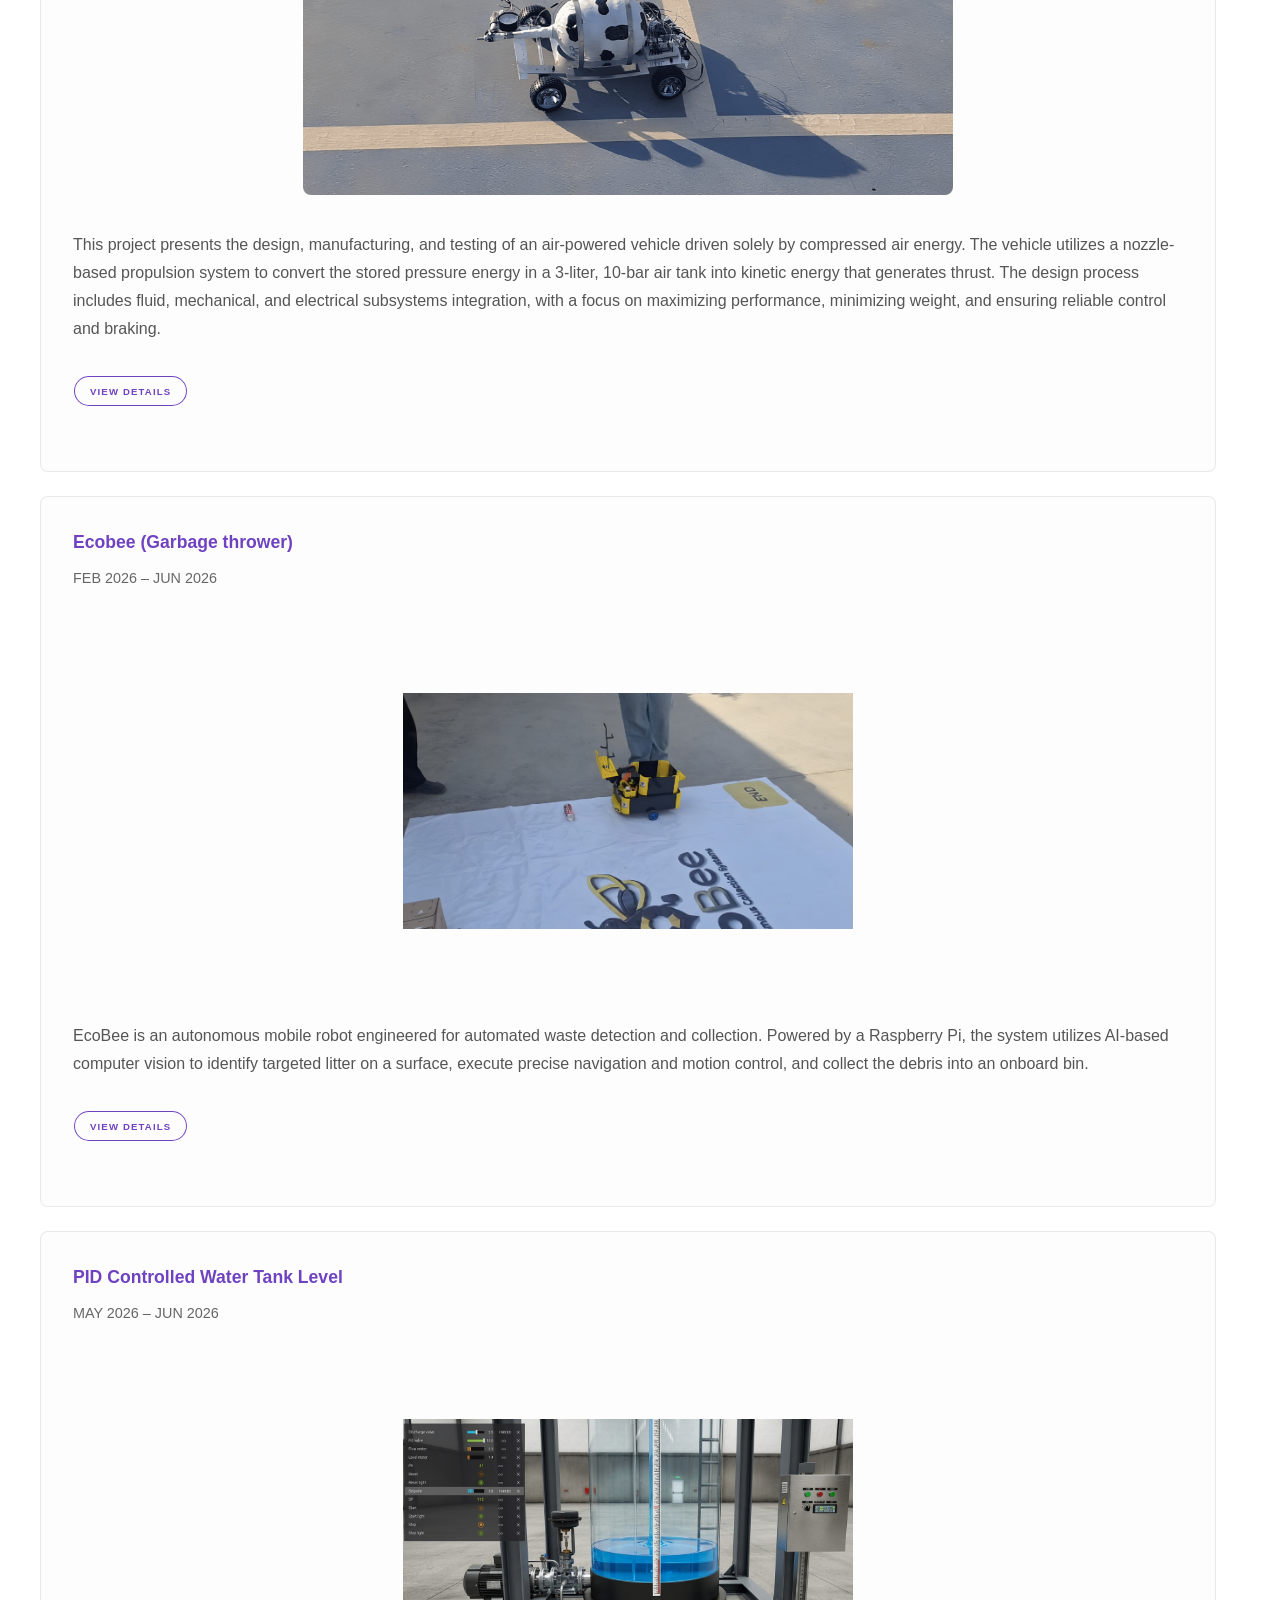
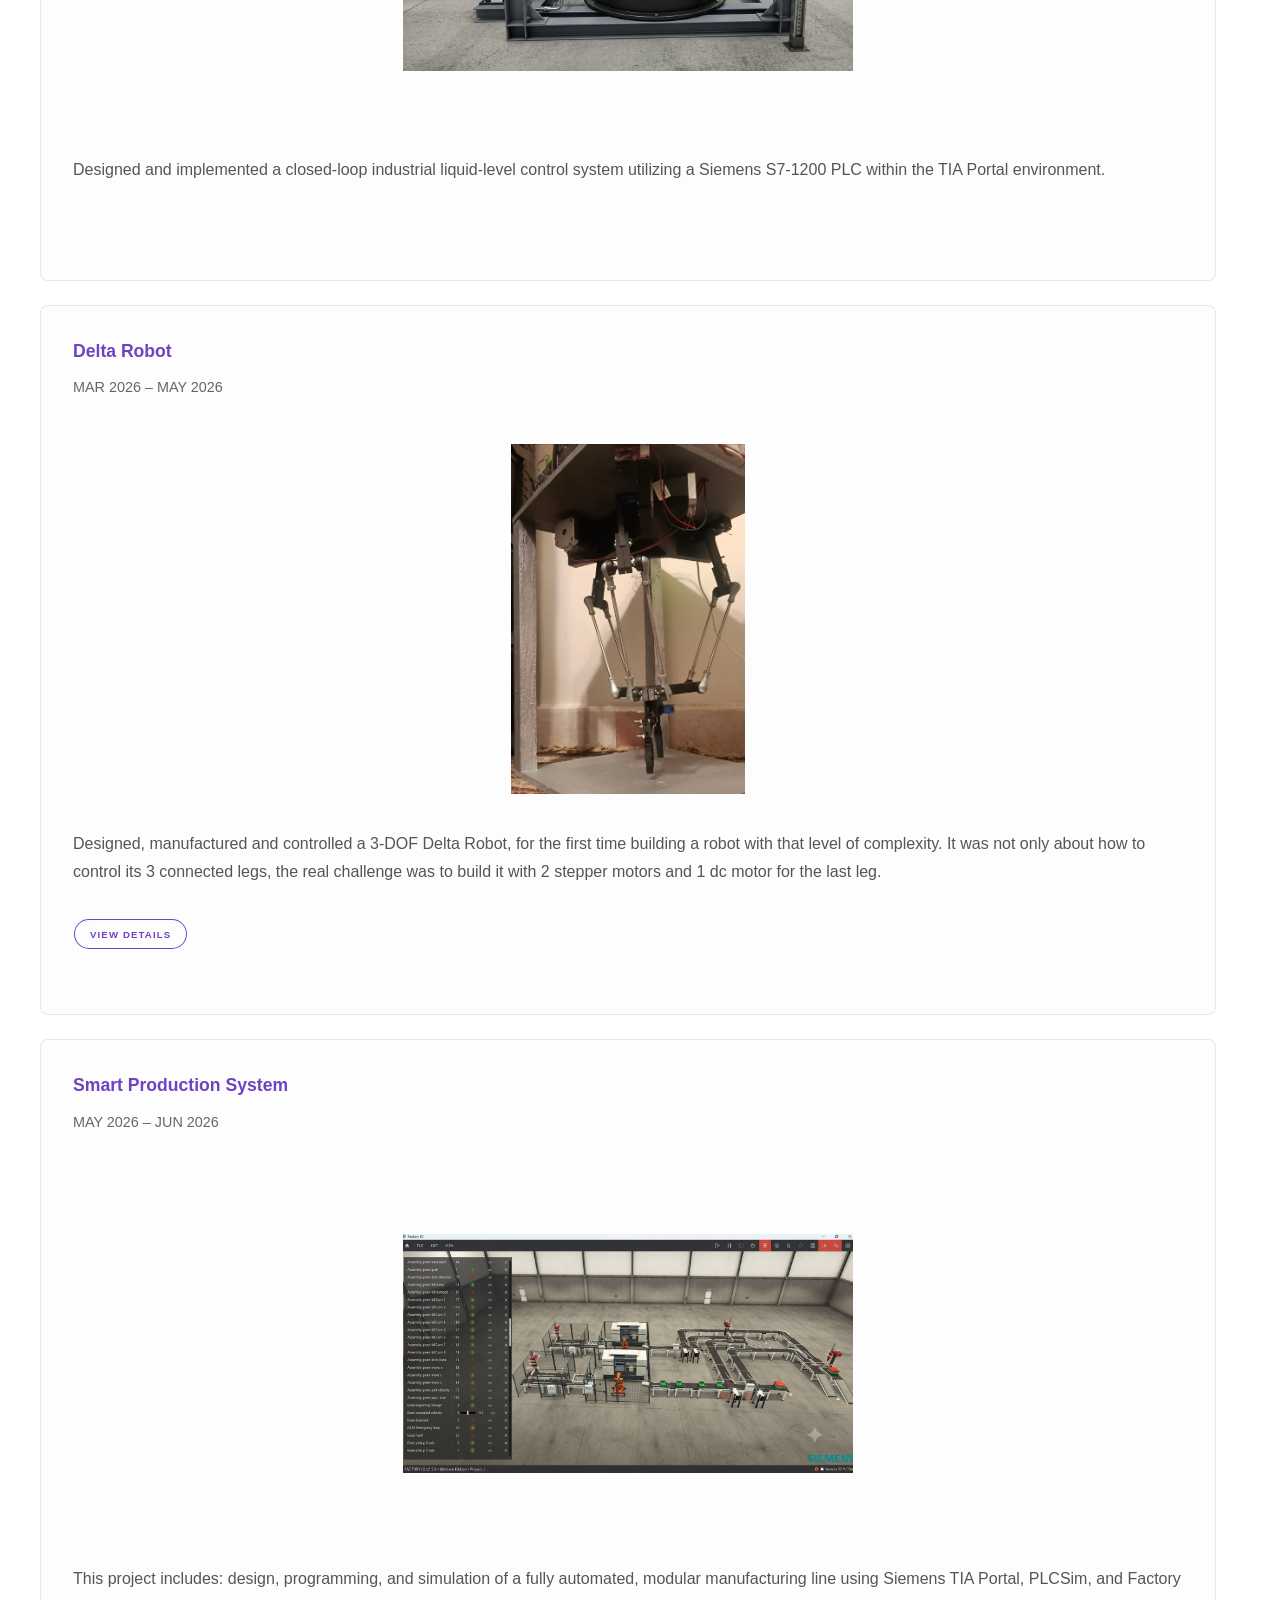
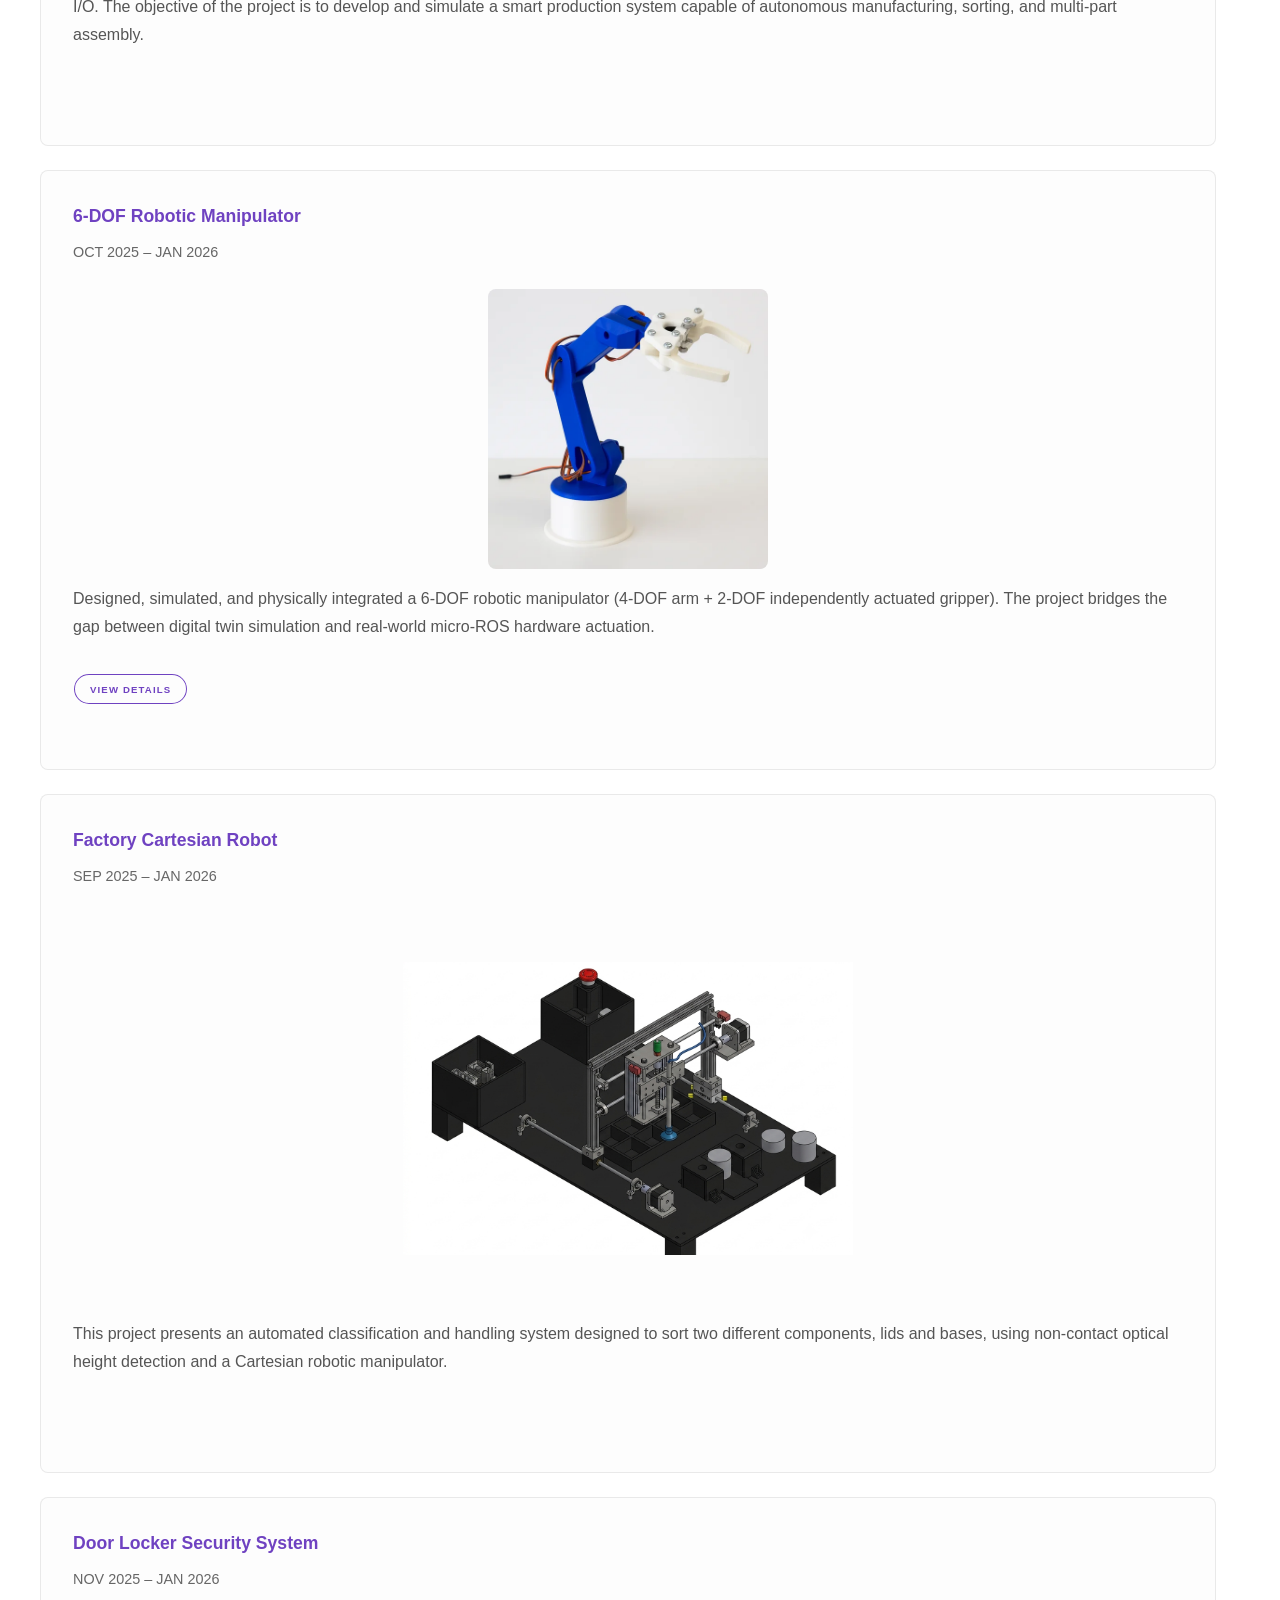
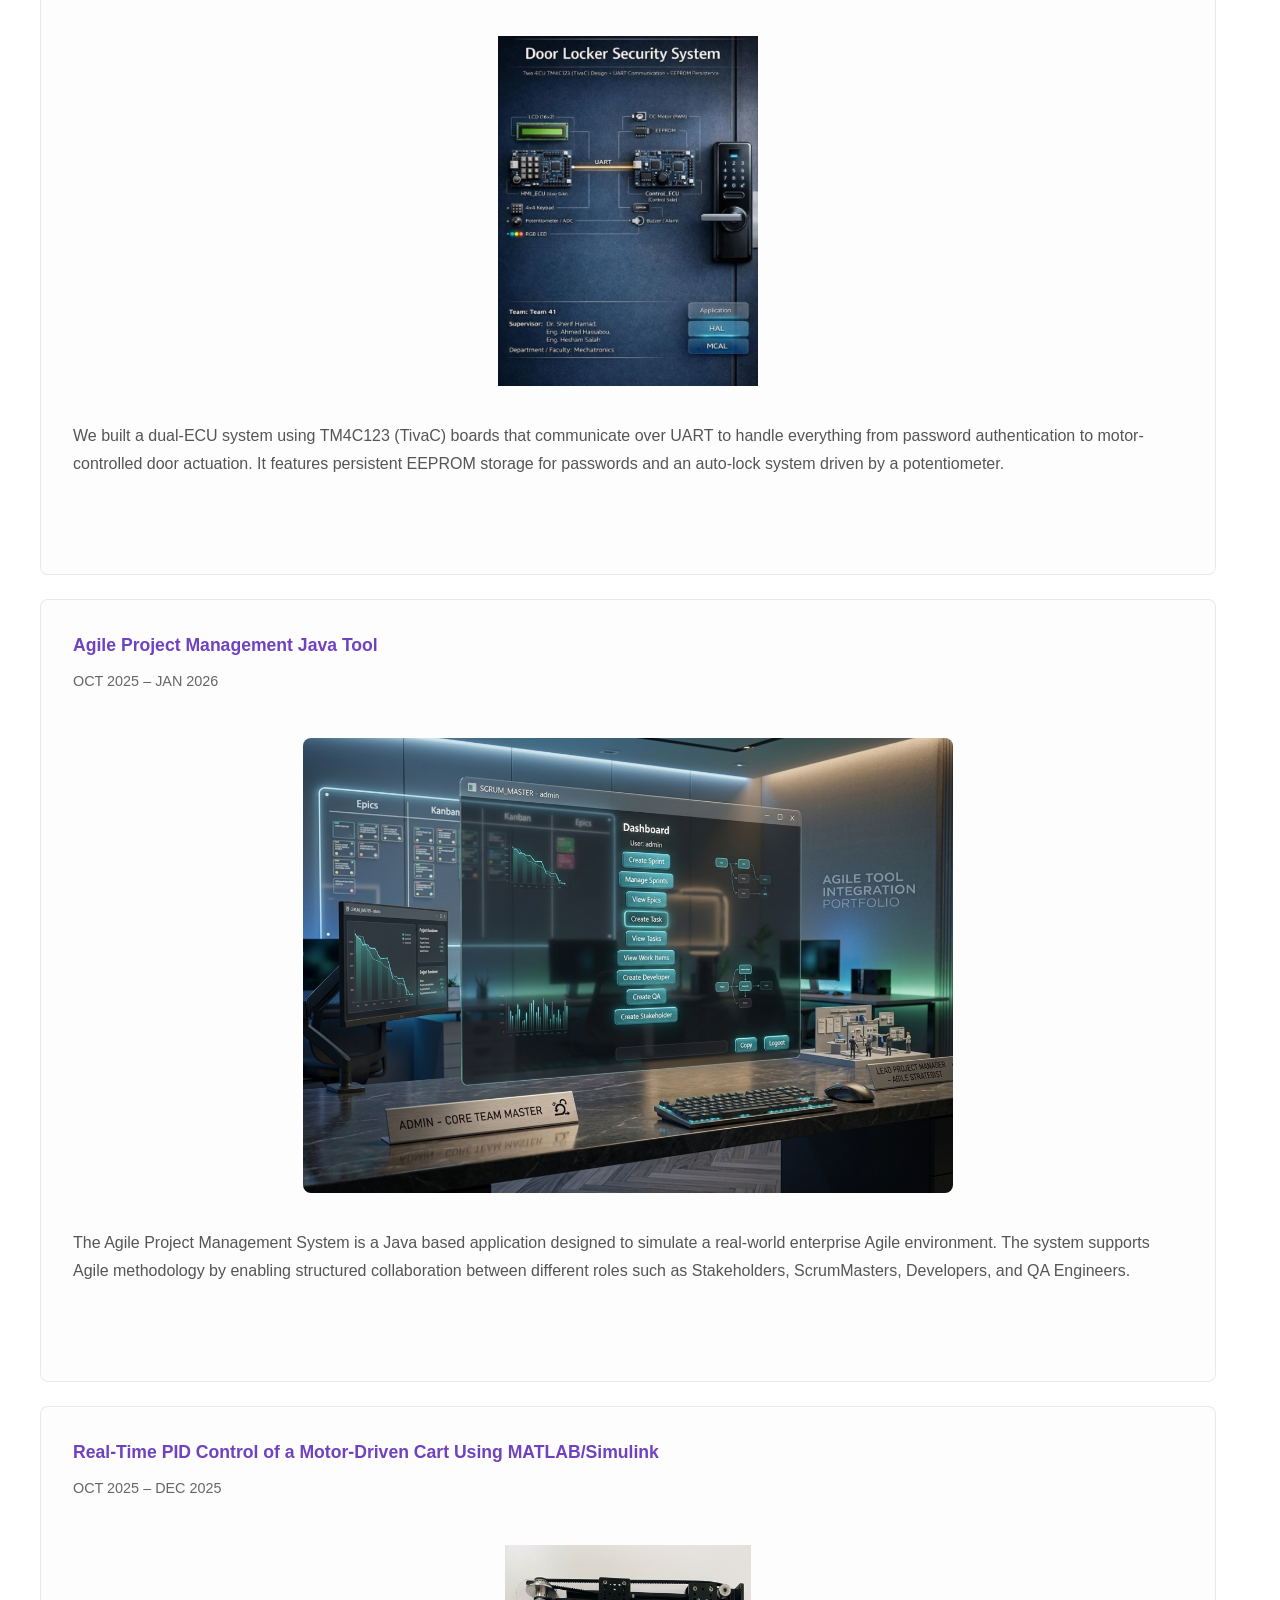
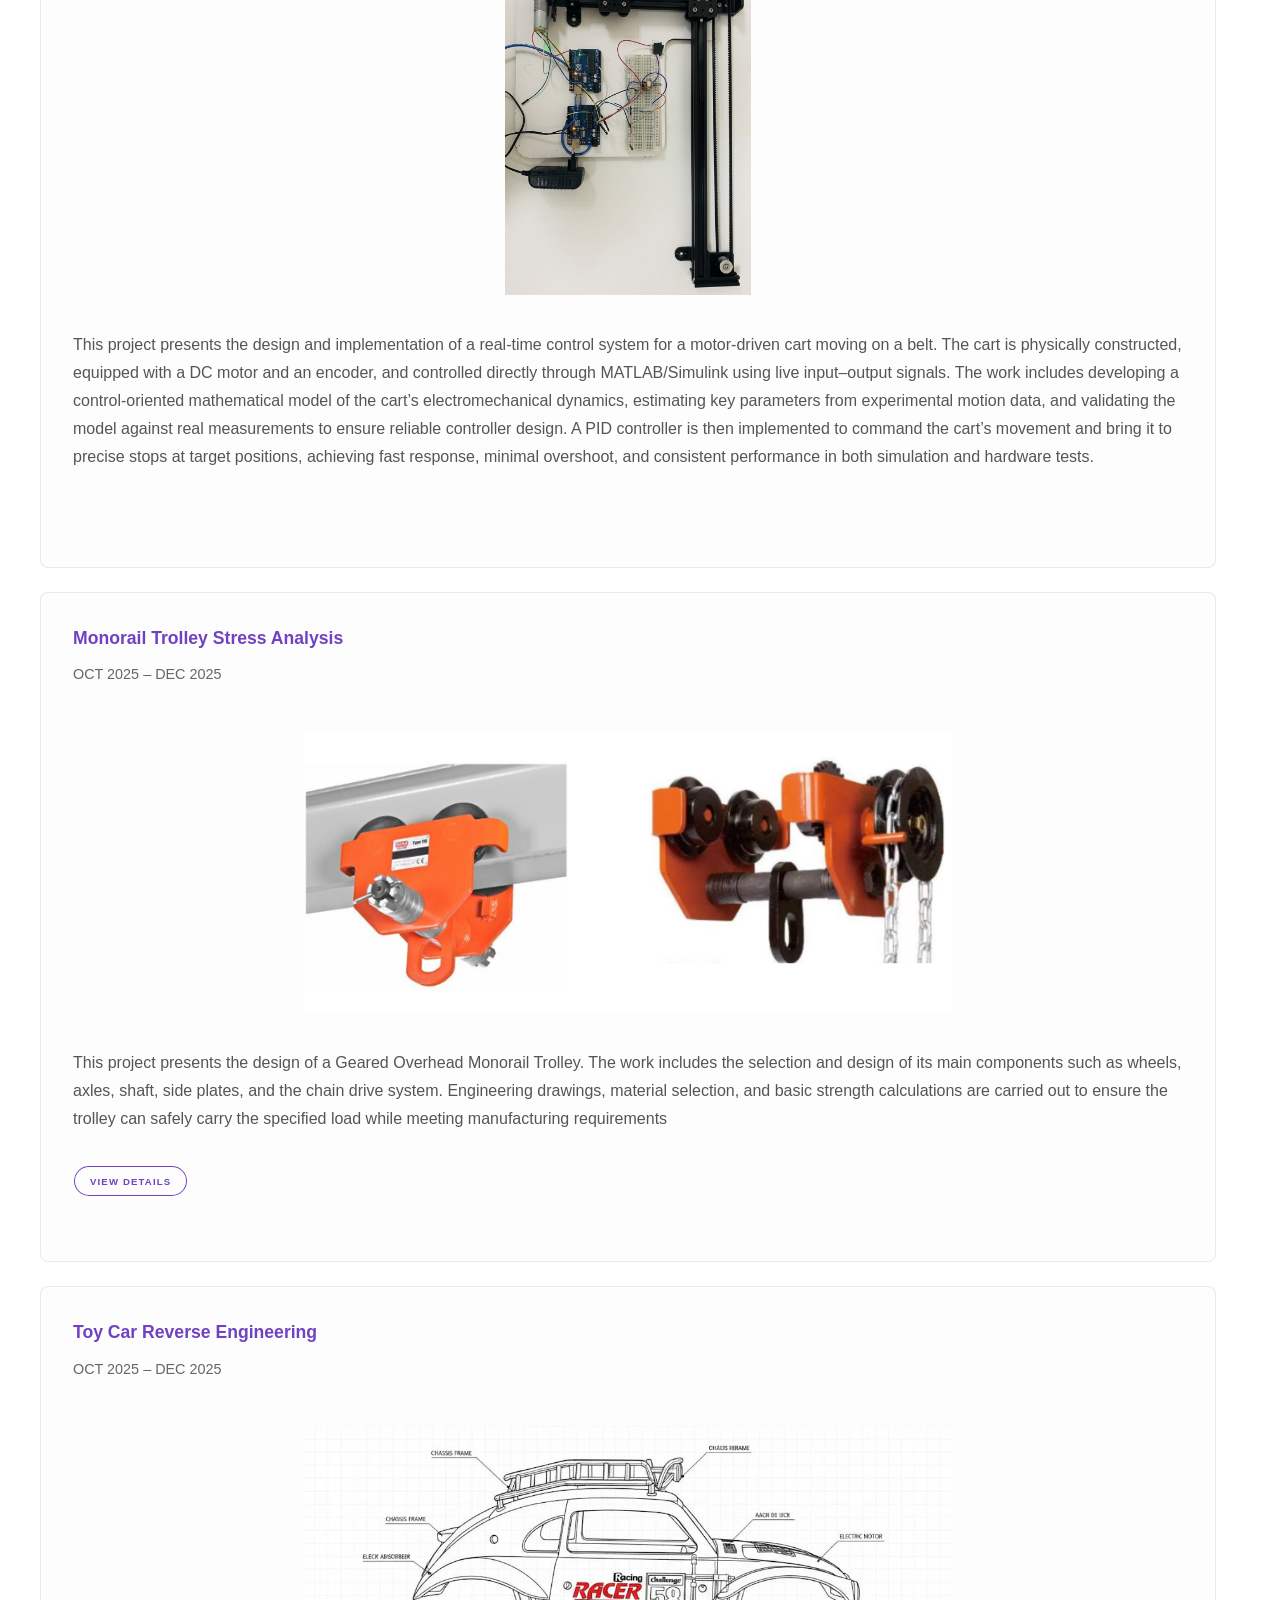
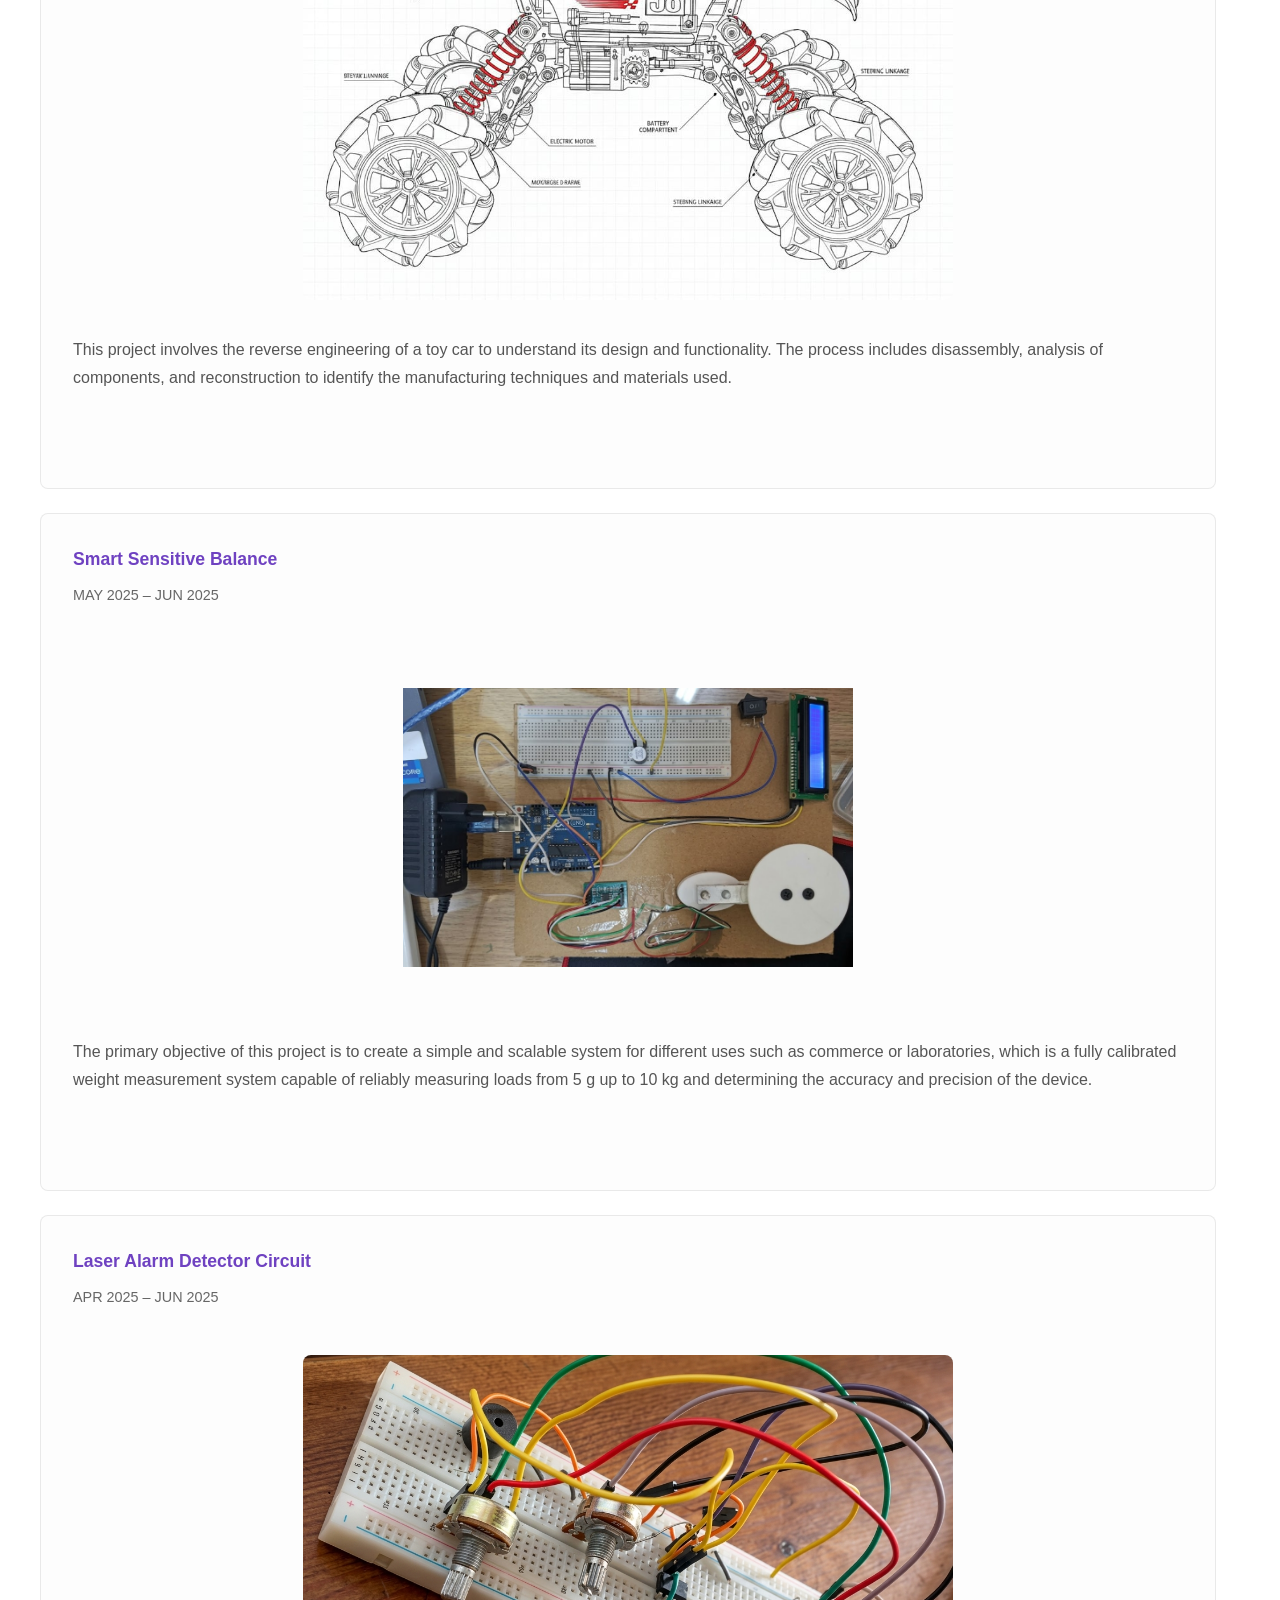
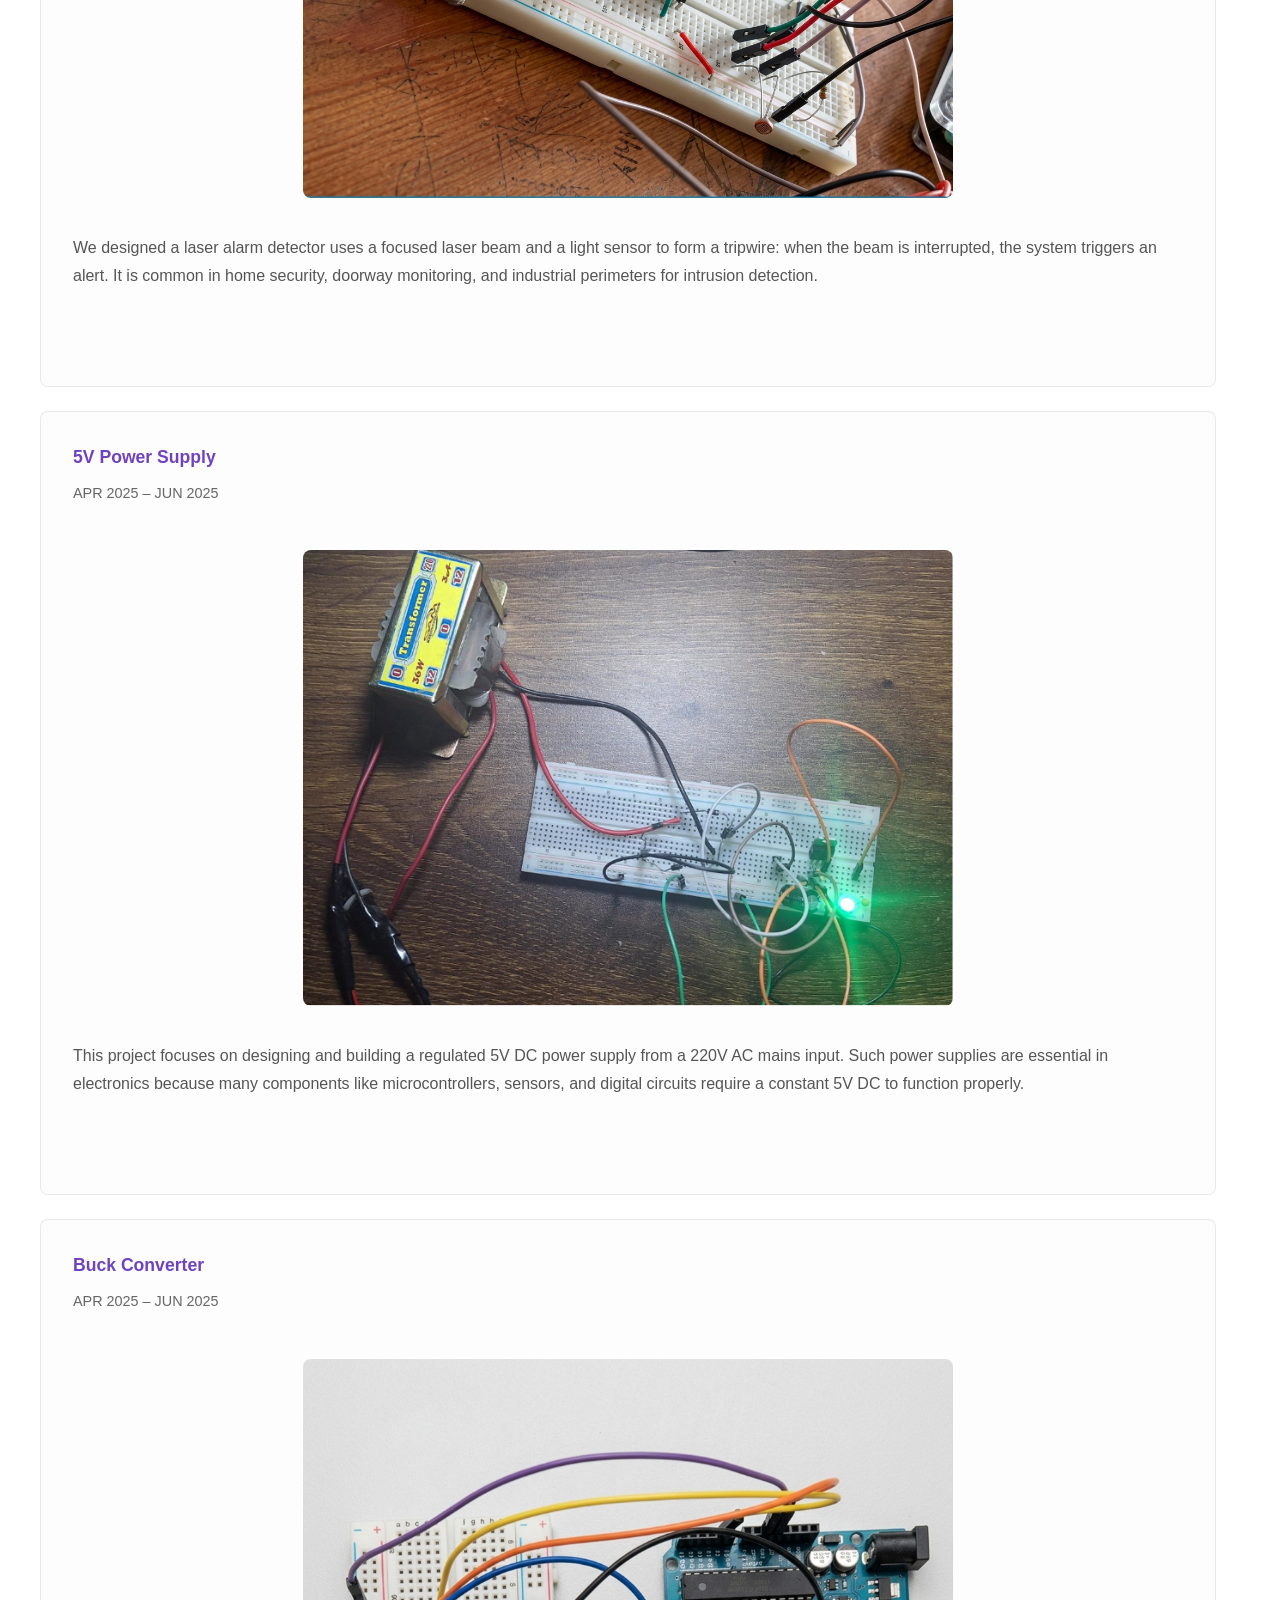
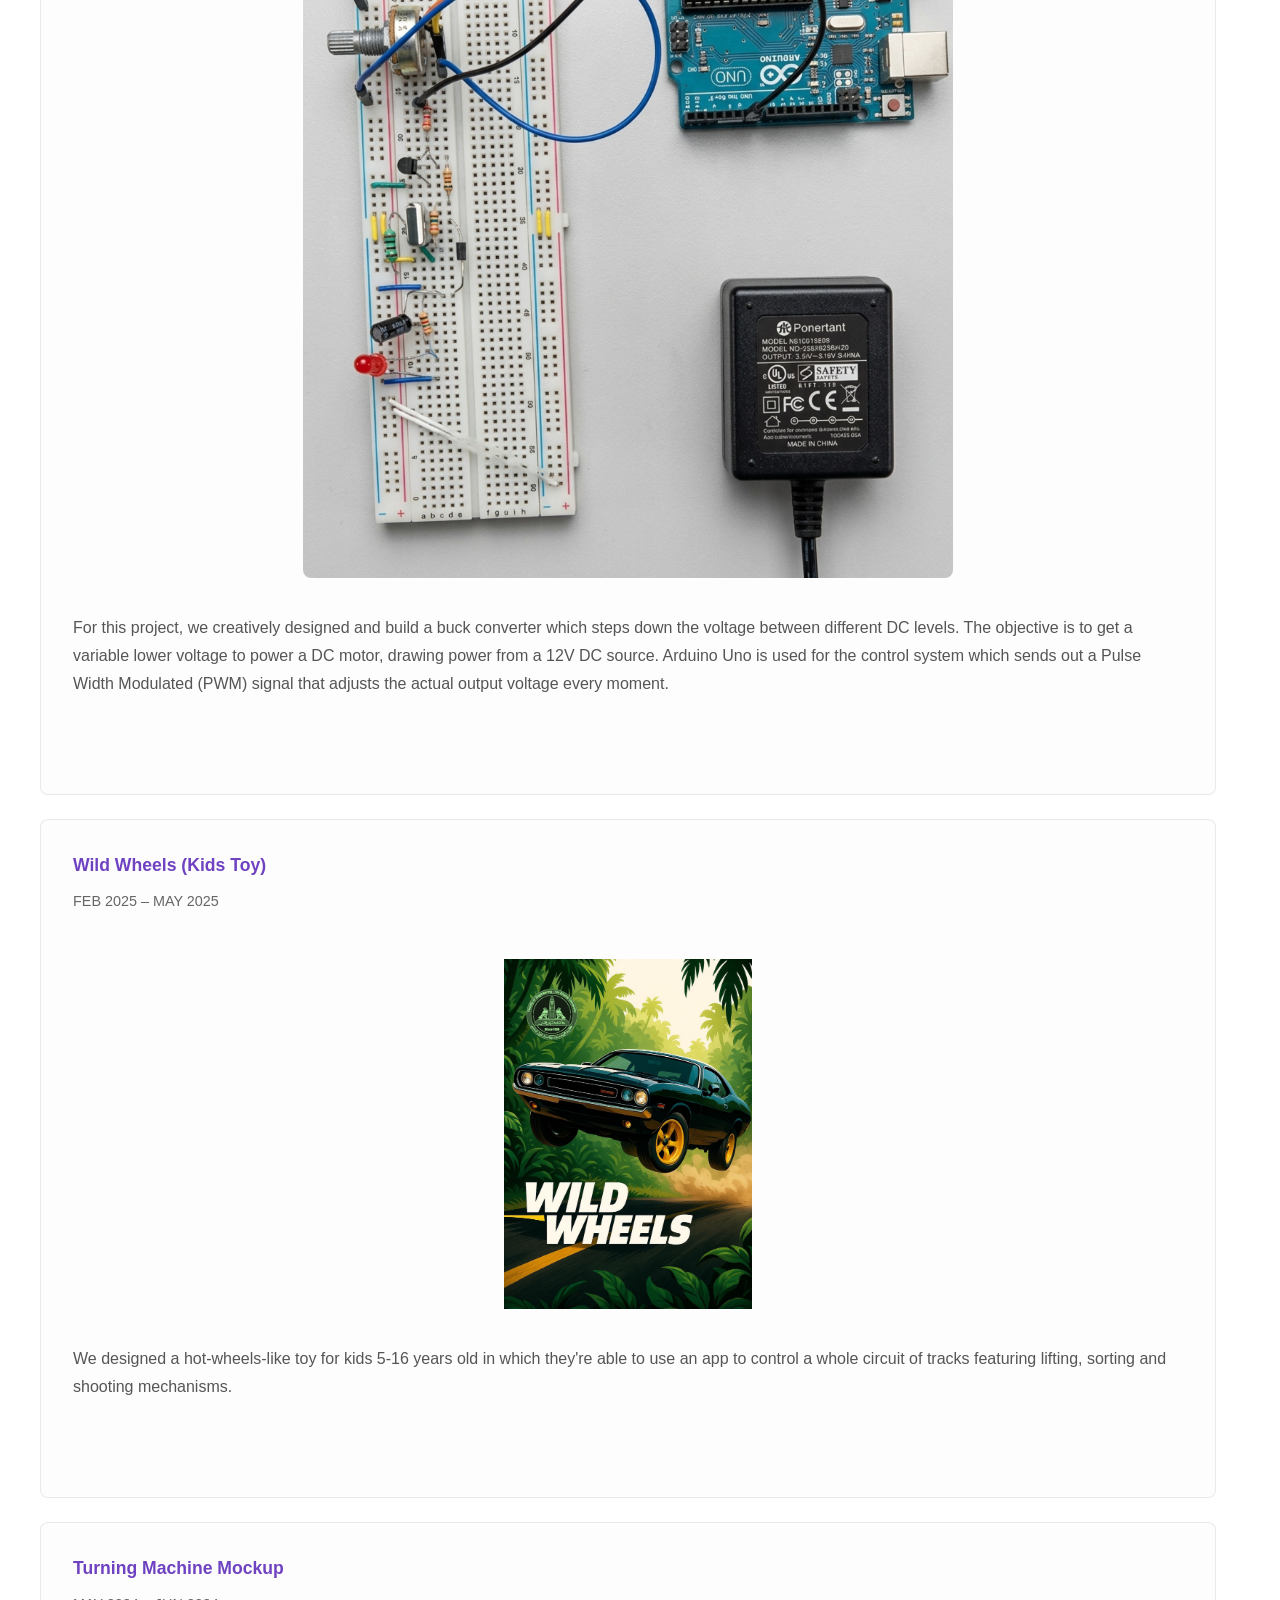
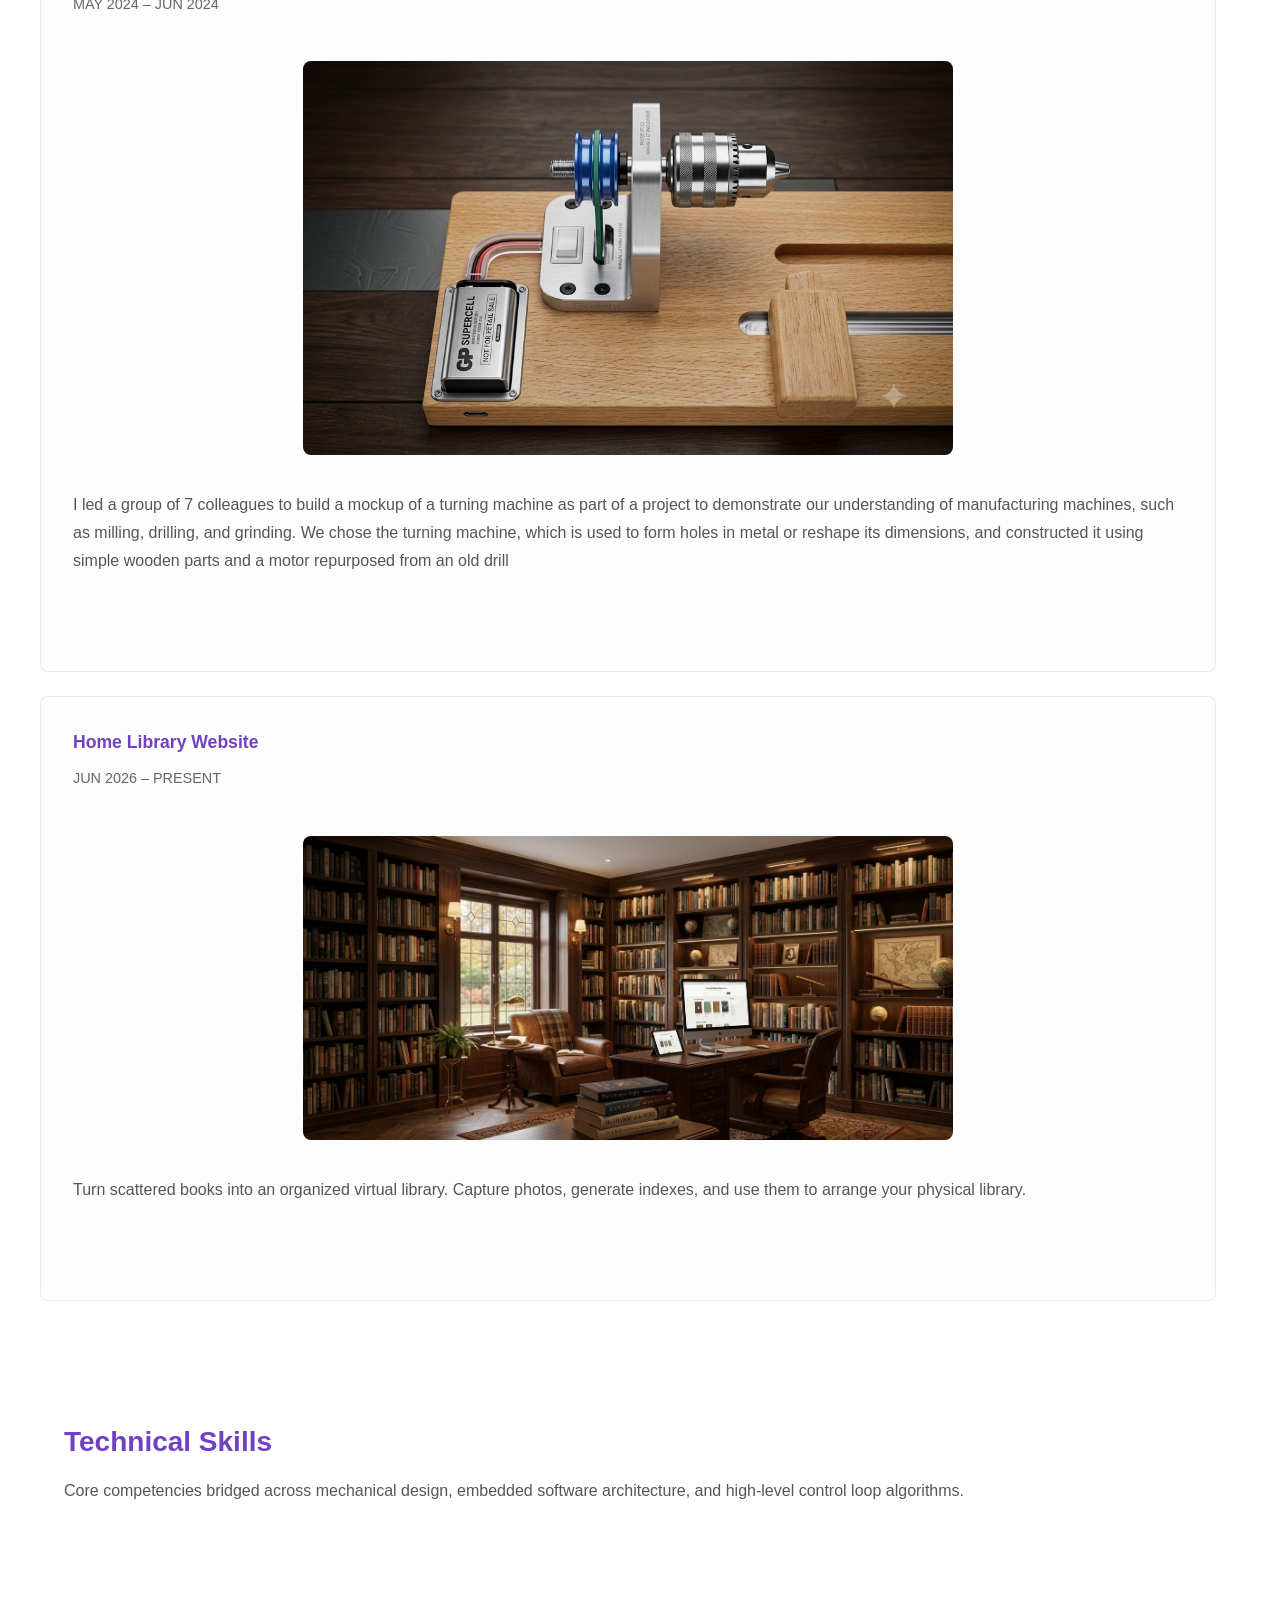
==== commit 324fa221: "added robotics arm and ecobee pages" ====
--- a/index.html
+++ b/index.html
@@ -102,9 +102,9 @@
 				<h3>Ecobee (Garbage thrower)</h3>
 								<span class="project-date">FEB 2026 – JUN 2026</span>
 				<div class="project-image-container">
-        <img src="images/ecobee.jpeg" alt="3-DOF Delta Robot - Advanced Robotics Course" class="portfolio-hero-img">
-    </div>
-				<p>Designed, manufactured and controlled a 3-DOF Delta Robot, for the first time building a robot with that level of complexity. It was not only about how to control its 3 connected legs, the real challenge was to build it with 2 stepper motors and 1 dc motor for the last leg.</p>
+        <img src="images/Ecobee Picture.jpg" alt="Ecobee (Garbage thrower)" class="portfolio-hero-img">
+    </div>
+				<p>EcoBee is an autonomous mobile robot engineered for automated waste detection and collection. Powered by a Raspberry Pi, the system utilizes AI-based computer vision to identify targeted litter on a surface, execute precise navigation and motion control, and collect the debris into an onboard bin.</p>
 				<ul class="actions">
 					<li><a href="ecobee.html" class="button small">View Details</a></li>
 				</ul>
@@ -157,12 +157,12 @@
 			<div class=" col-12-medium project-card robotics" data-date="2026-01">
 				<h3>6-DOF Robotic Manipulator</h3>
 				<span class="project-date">OCT 2025 – JAN 2026</span>
-				<div class="project-image-container">
-        <img src="images/6dof robot pic.png" alt="6-DOF Manipulator Simulation Analysis" >
-    </div>
+		<div class="project-image-container" style="max-height: 280px; overflow: hidden; display: flex; justify-content: center; align-items: center; background: transparent;">
+    <img src="images/robotic_arm.png" alt="6-DOF Manipulator Simulation Analysis" style="max-height: 280px; width: auto; object-fit: contain;">
+</div>
 				<p>Designed, simulated, and physically integrated a 6-DOF robotic manipulator (4-DOF arm + 2-DOF independently actuated gripper). The project bridges the gap between digital twin simulation and real-world micro-ROS hardware actuation.</p>
 				<ul class="actions">
-					<!-- <li><a href="#" class="button small">View Details</a></li> -->
+					<li><a href="6dof_robotics_arm.html" class="button small">View Details</a></li>
 				</ul>
 			</div>
 			
--- a/assets/css/main.css
+++ b/assets/css/main.css
@@ -3930,7 +3930,7 @@
 }
 
 /* Headings & High-Impact Text */
-h1, h2, h3, h4, h5, h6, strong {
+h1, h2, h3, h4, h5, h6 {
     color: #6f42c1 !important; /* True Engineering Purple */
 }
 
@@ -4264,4 +4264,33 @@
 .inner {
   max-width: 1200px; /* Centers page text content neatly */
   margin: 0 auto;
-}+}
+/* Remove extra padding surrounding the image wrapper */
+.project-image-container {
+    width: 100% !important;
+    max-width: 100% !important;
+    padding: 0 !important;
+    margin: 1rem 0 !important;
+    background: transparent !important;
+    border: none !important;
+    box-shadow: none !important;
+    overflow: hidden;
+    border-radius: 12px;
+}
+
+/* Force the image to crop cleanly across all project cards */
+.portfolio-hero-img {
+    width: 100% !important;
+    height: 280px !important;            /* Fixed height to fit everything in 1 view */
+    object-fit: cover !important;        /* Eliminates awkward blank space */
+    object-position: center !important;  /* Keeps the robot centered */
+    display: block !important;
+    border-radius: 12px !important;
+}
+.portfolio-hero-img {
+    width: 100% !important;
+    height: 350px !important;
+    object-fit: contain !important; /* Shows 100% of the image */
+    background-color: #282043;      /* Matches your dark purple background */
+    border-radius: 19px !important;
+}
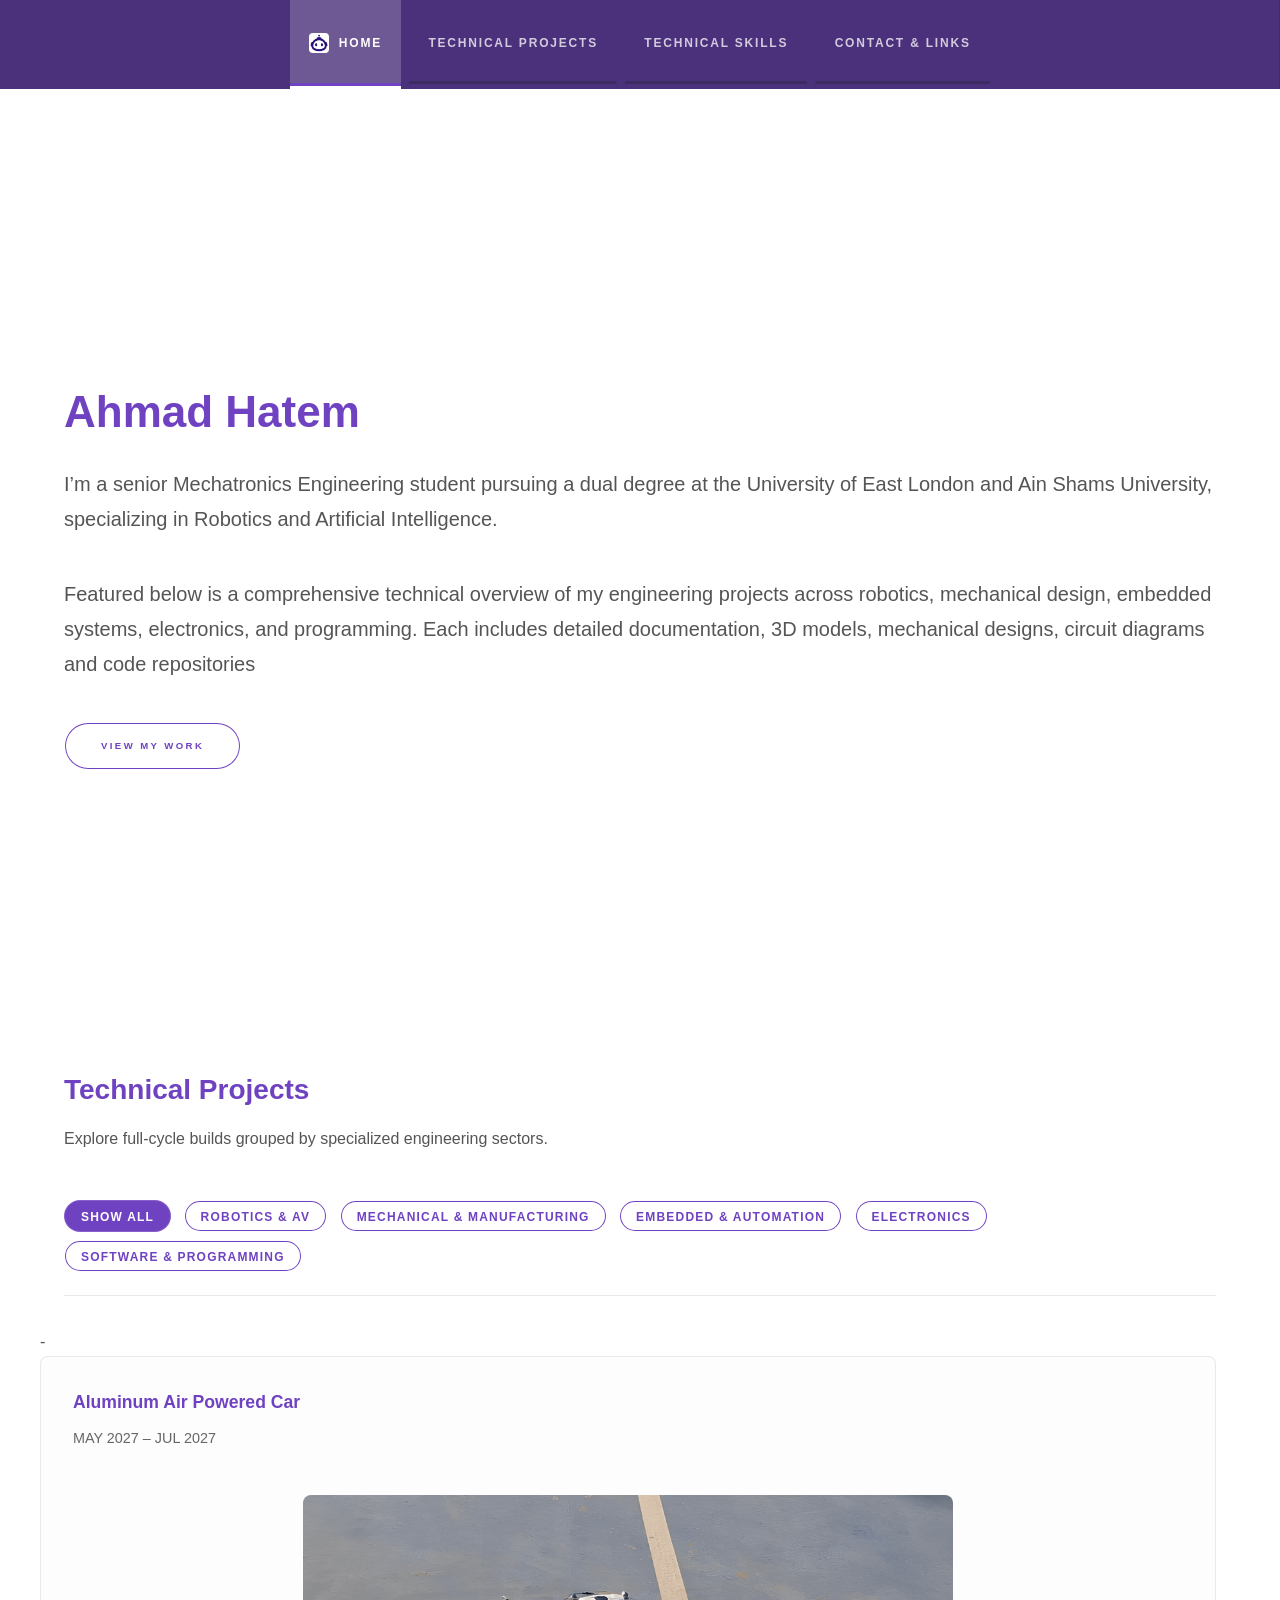
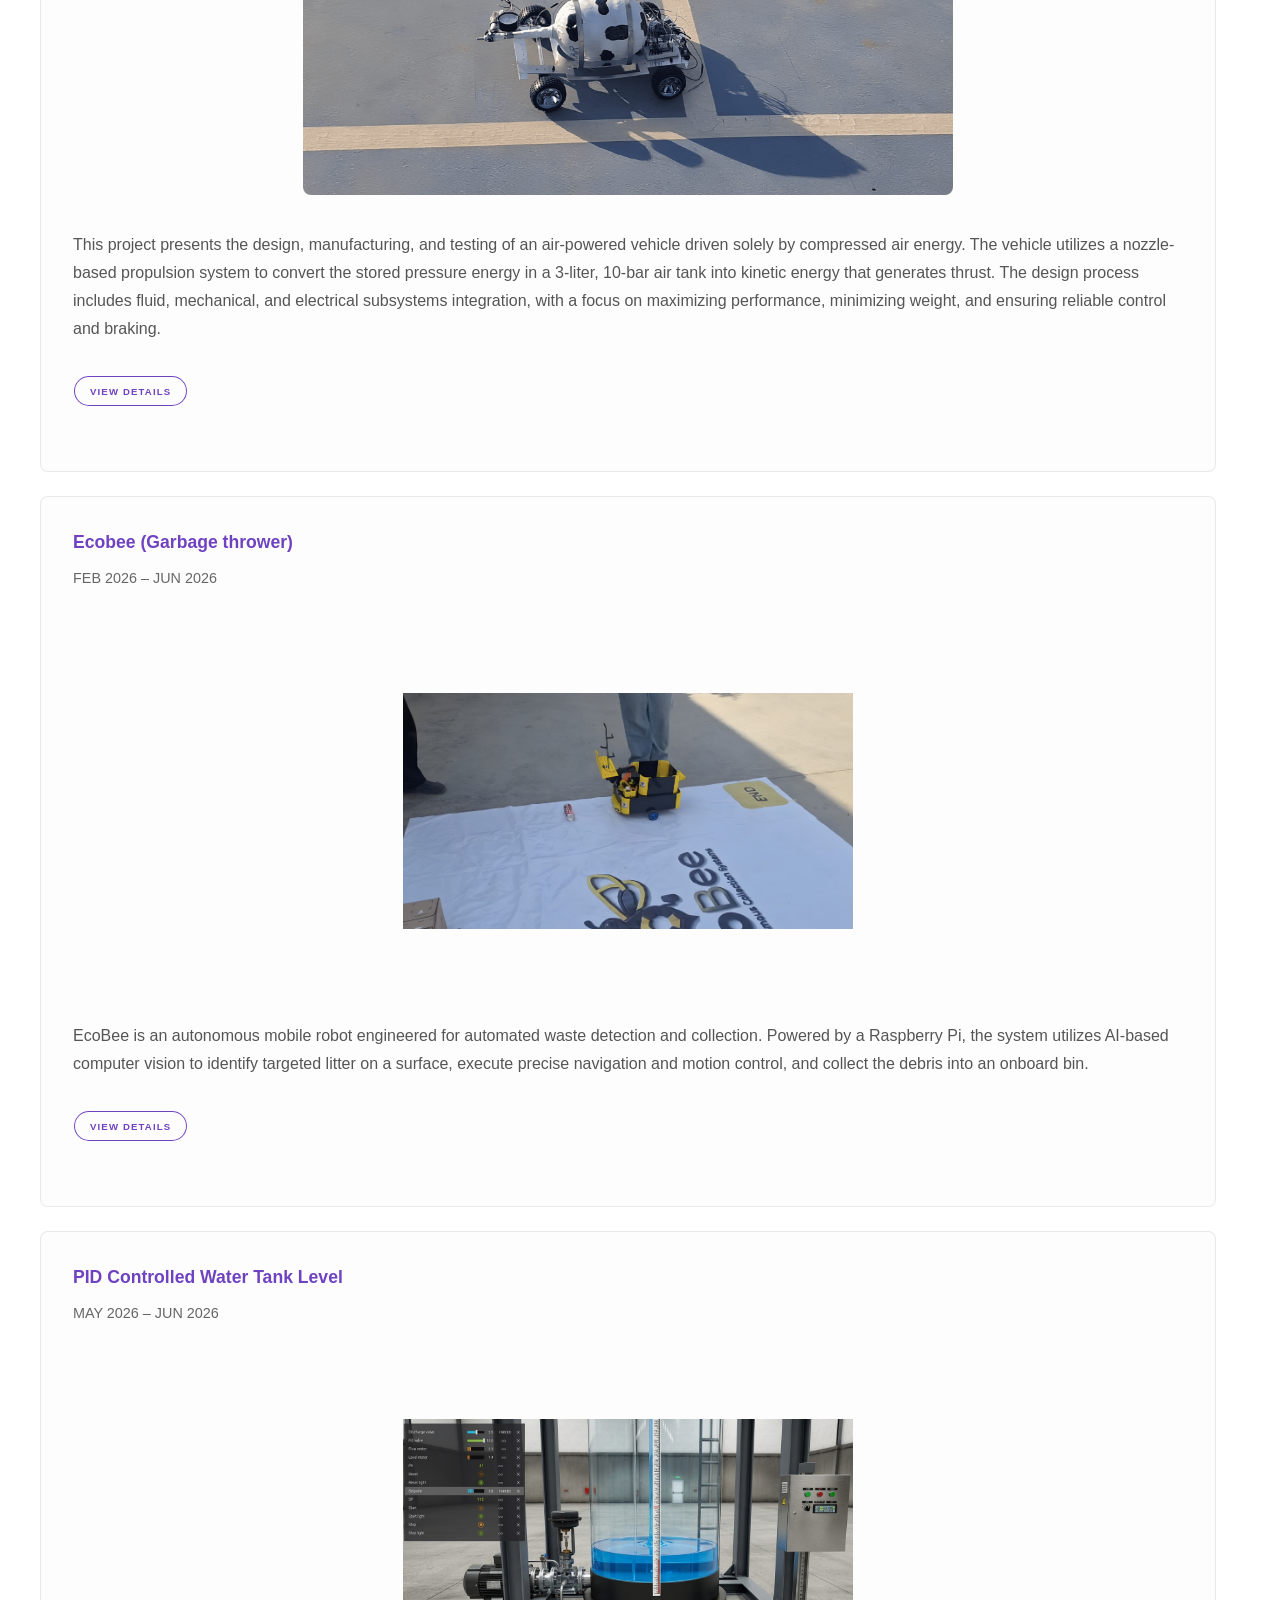
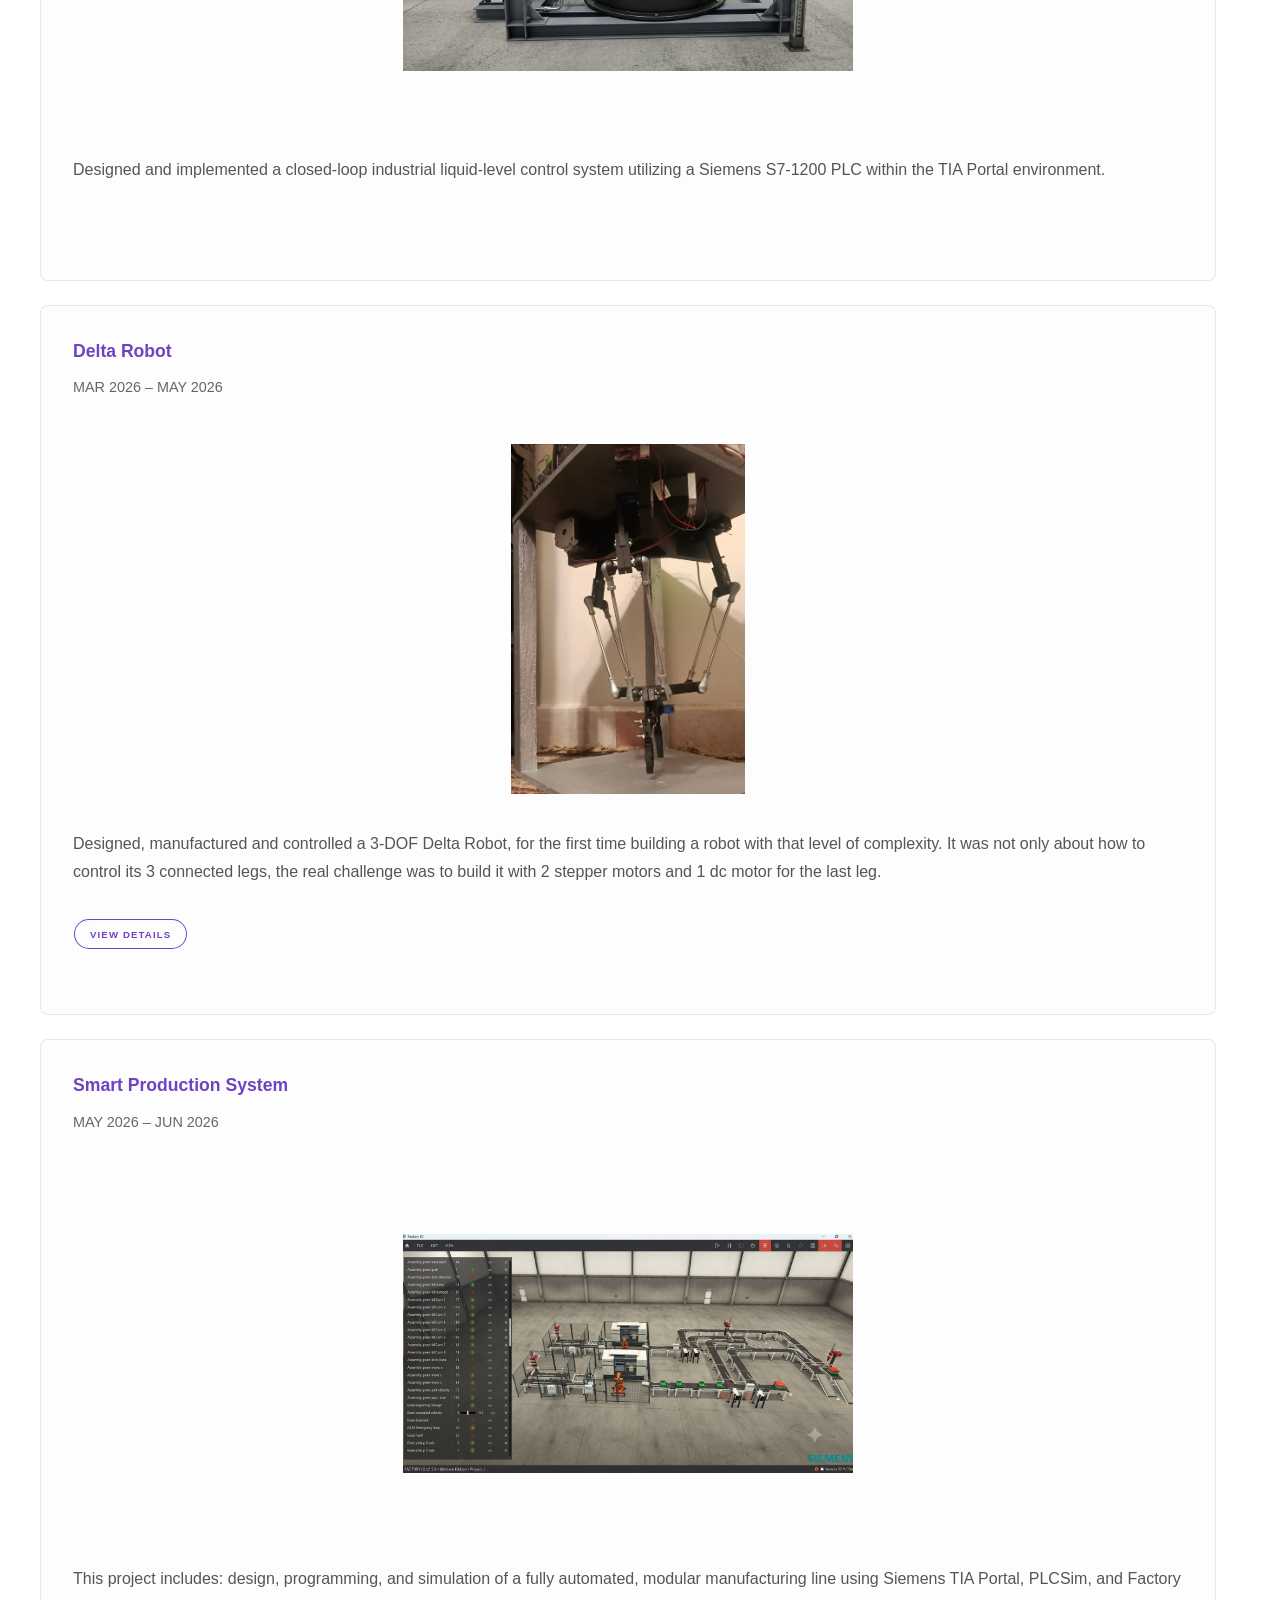
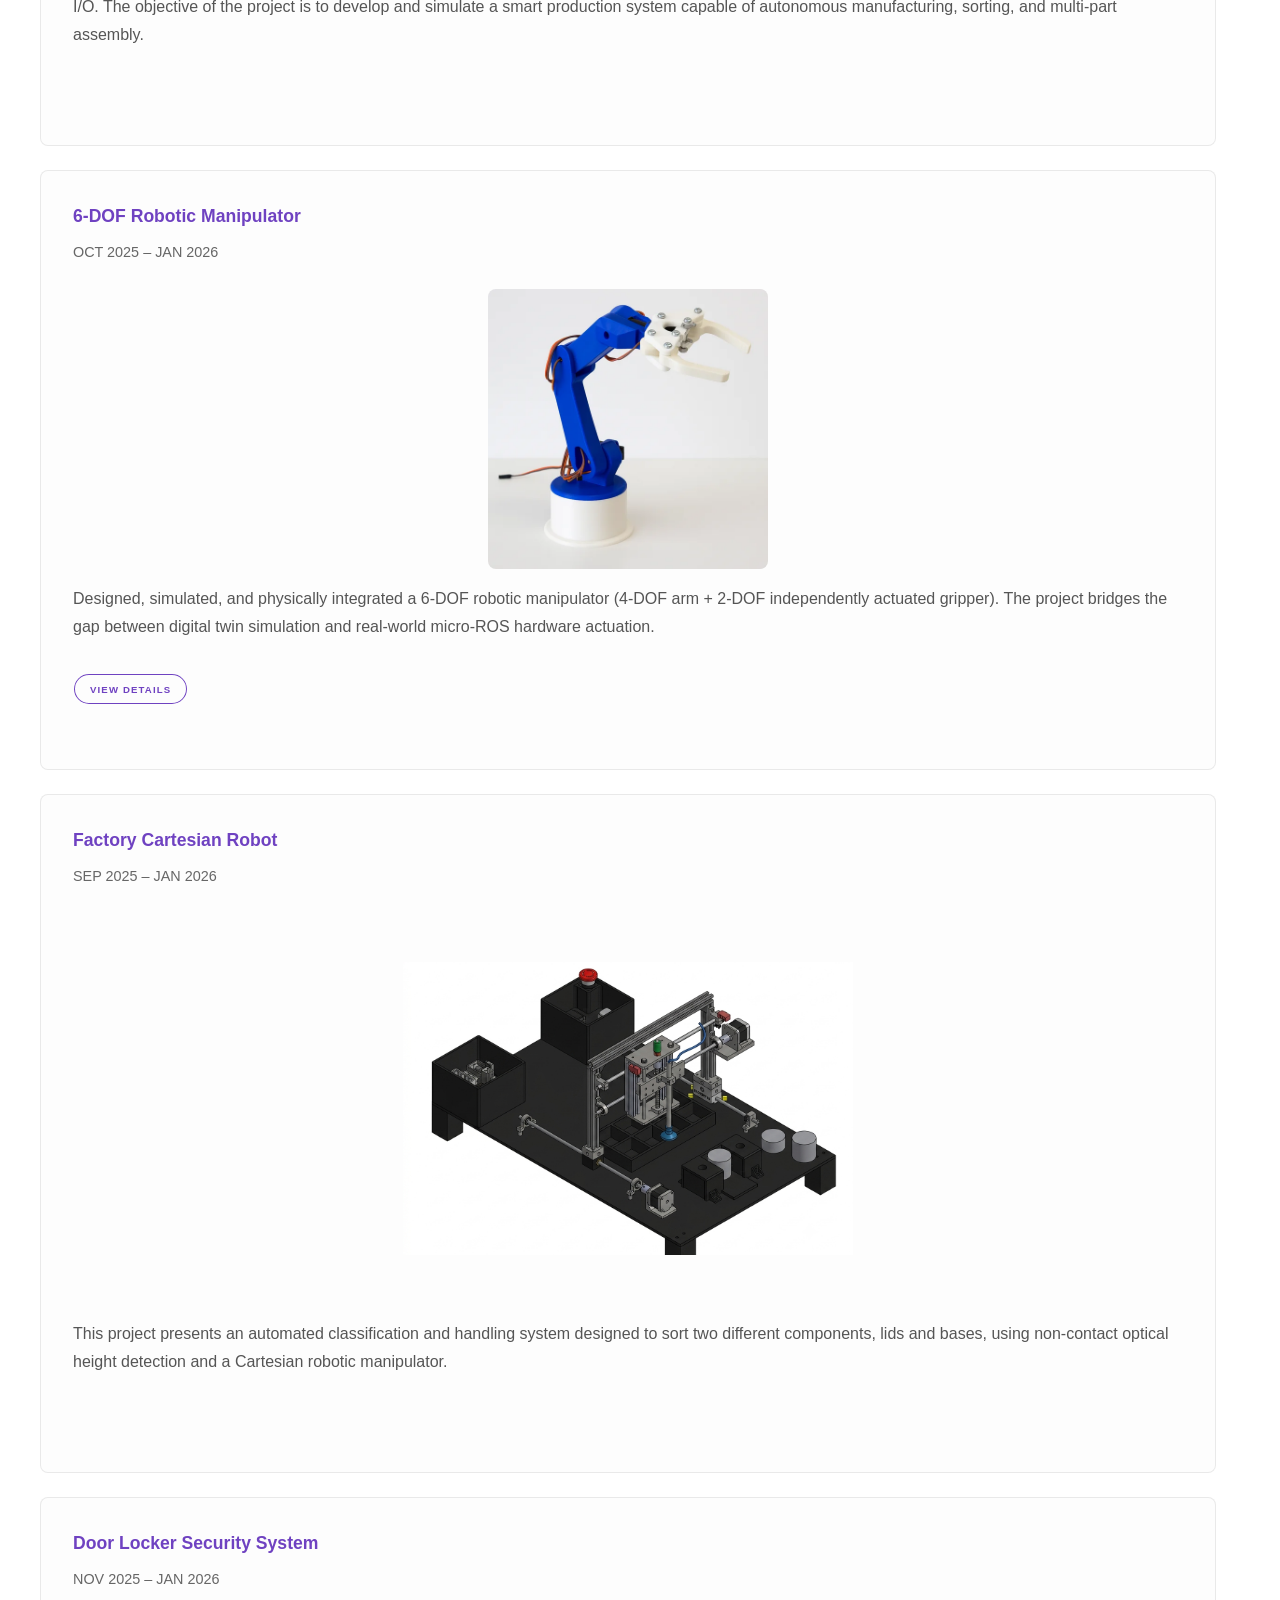
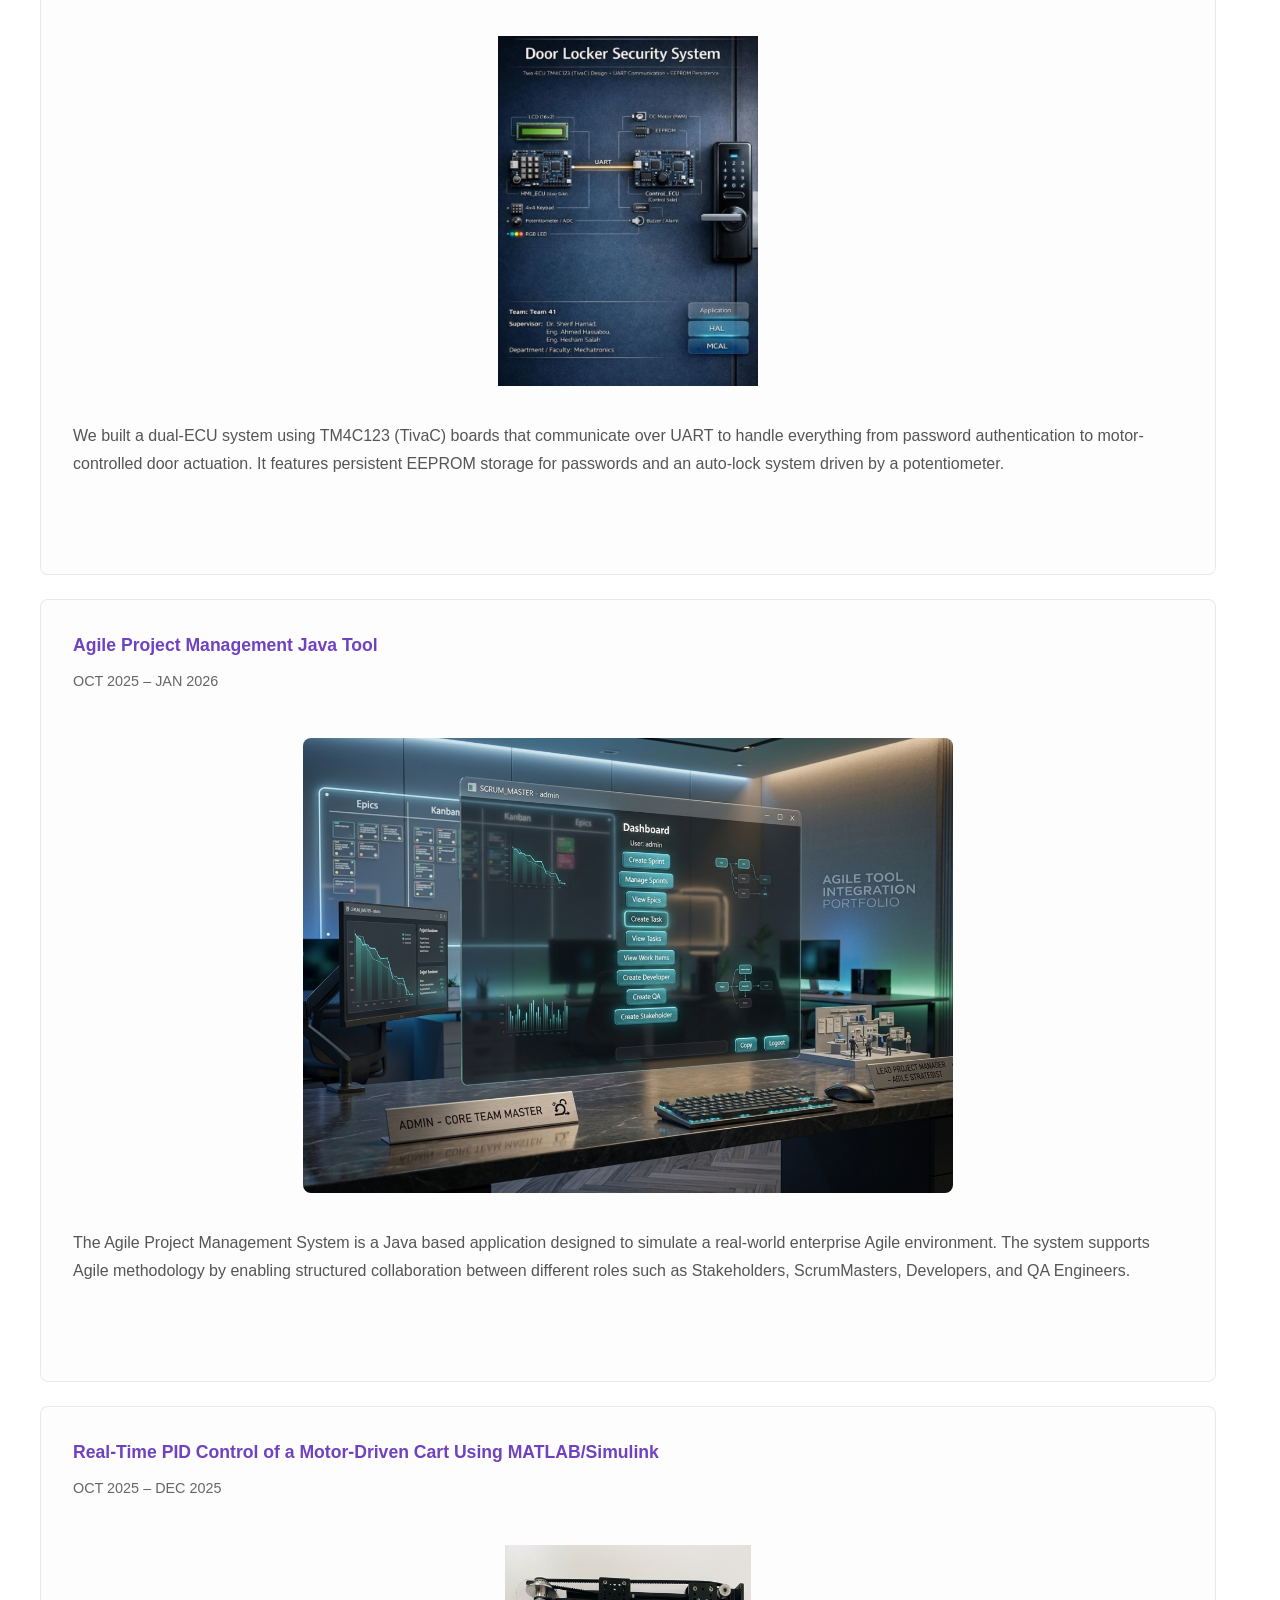
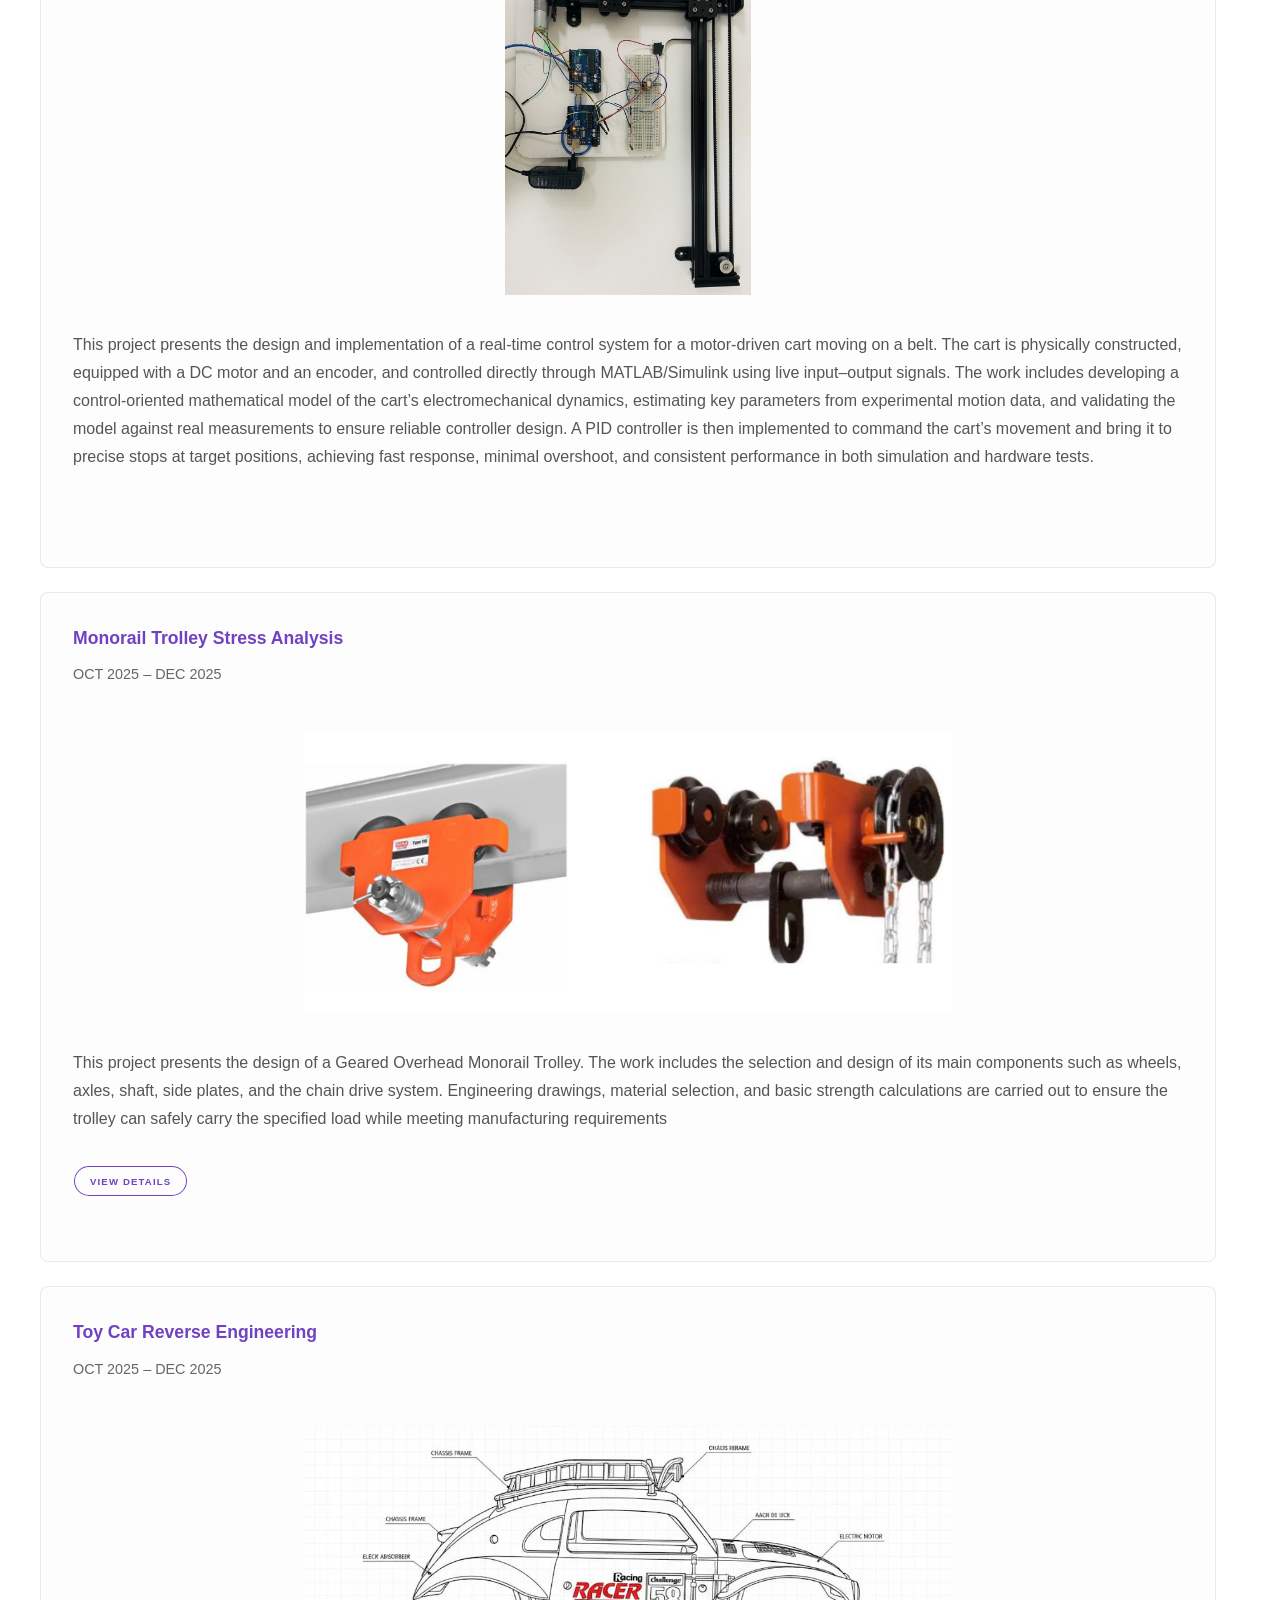
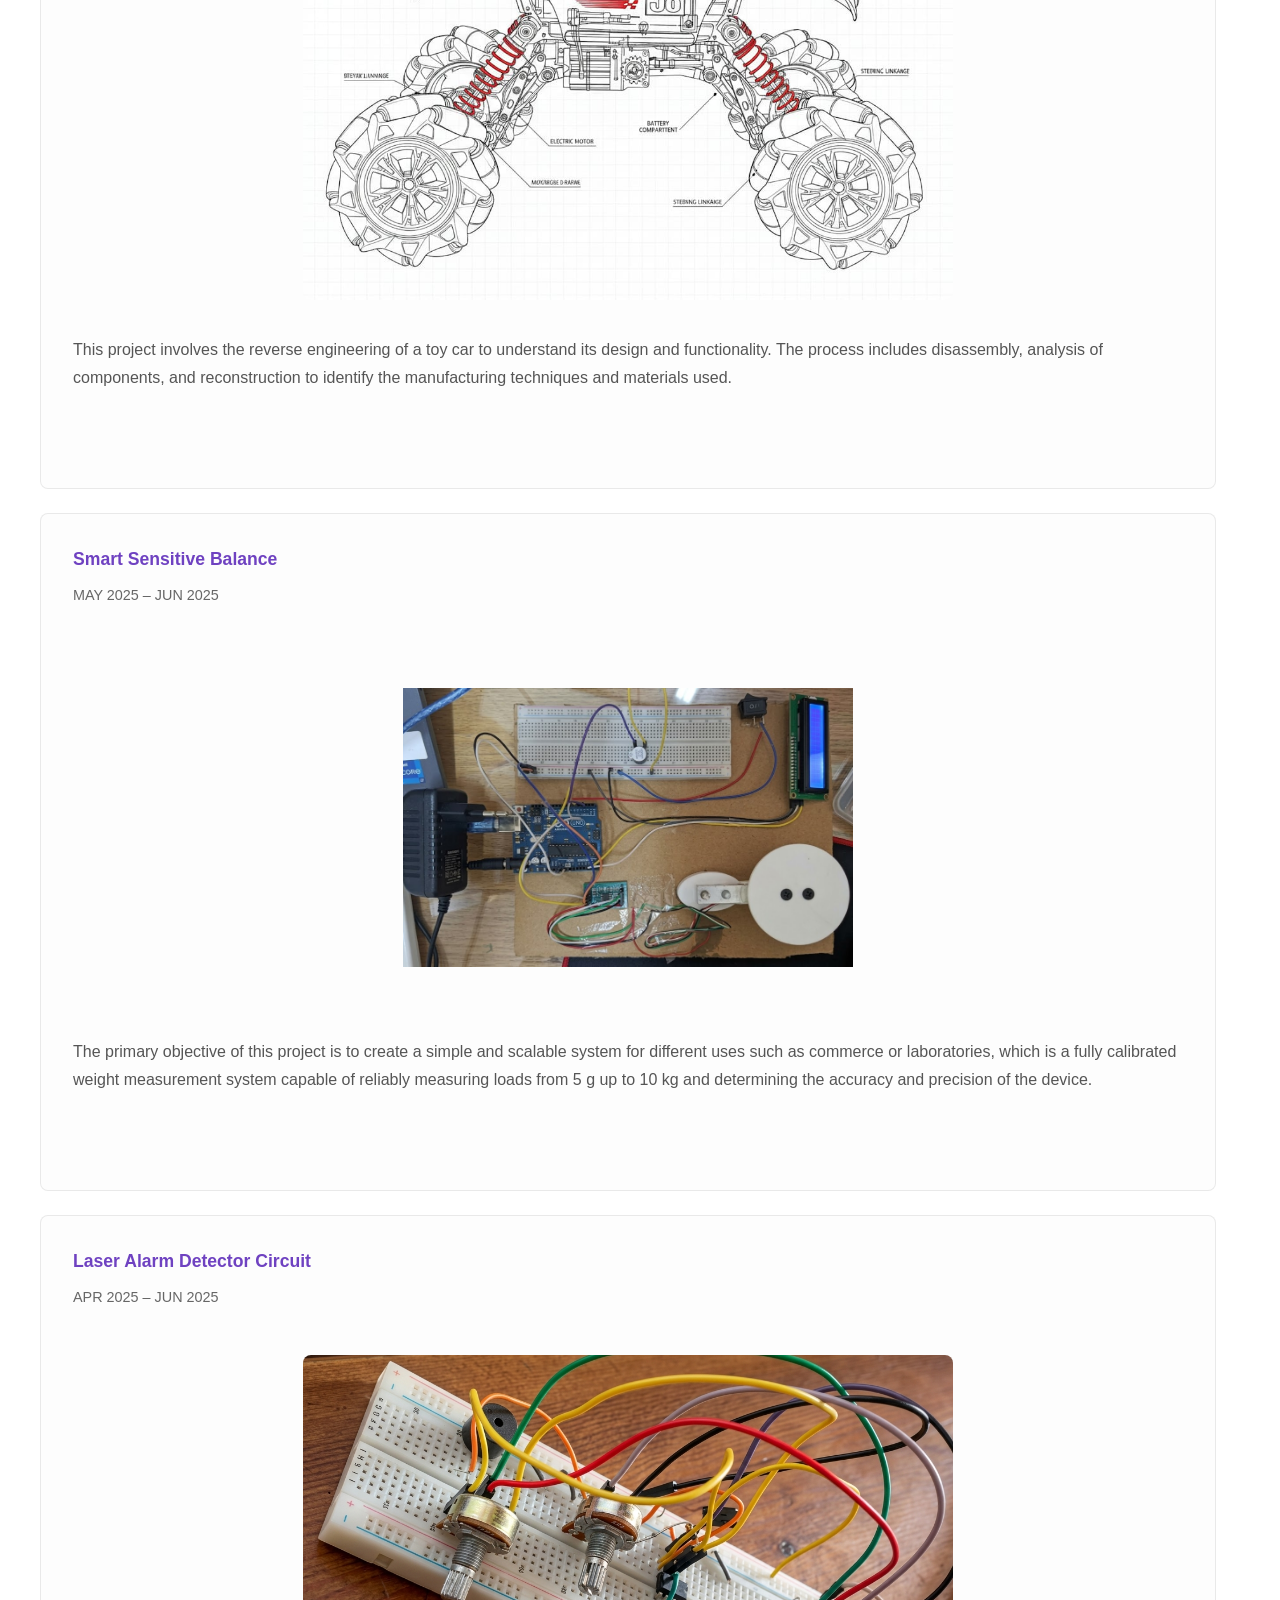
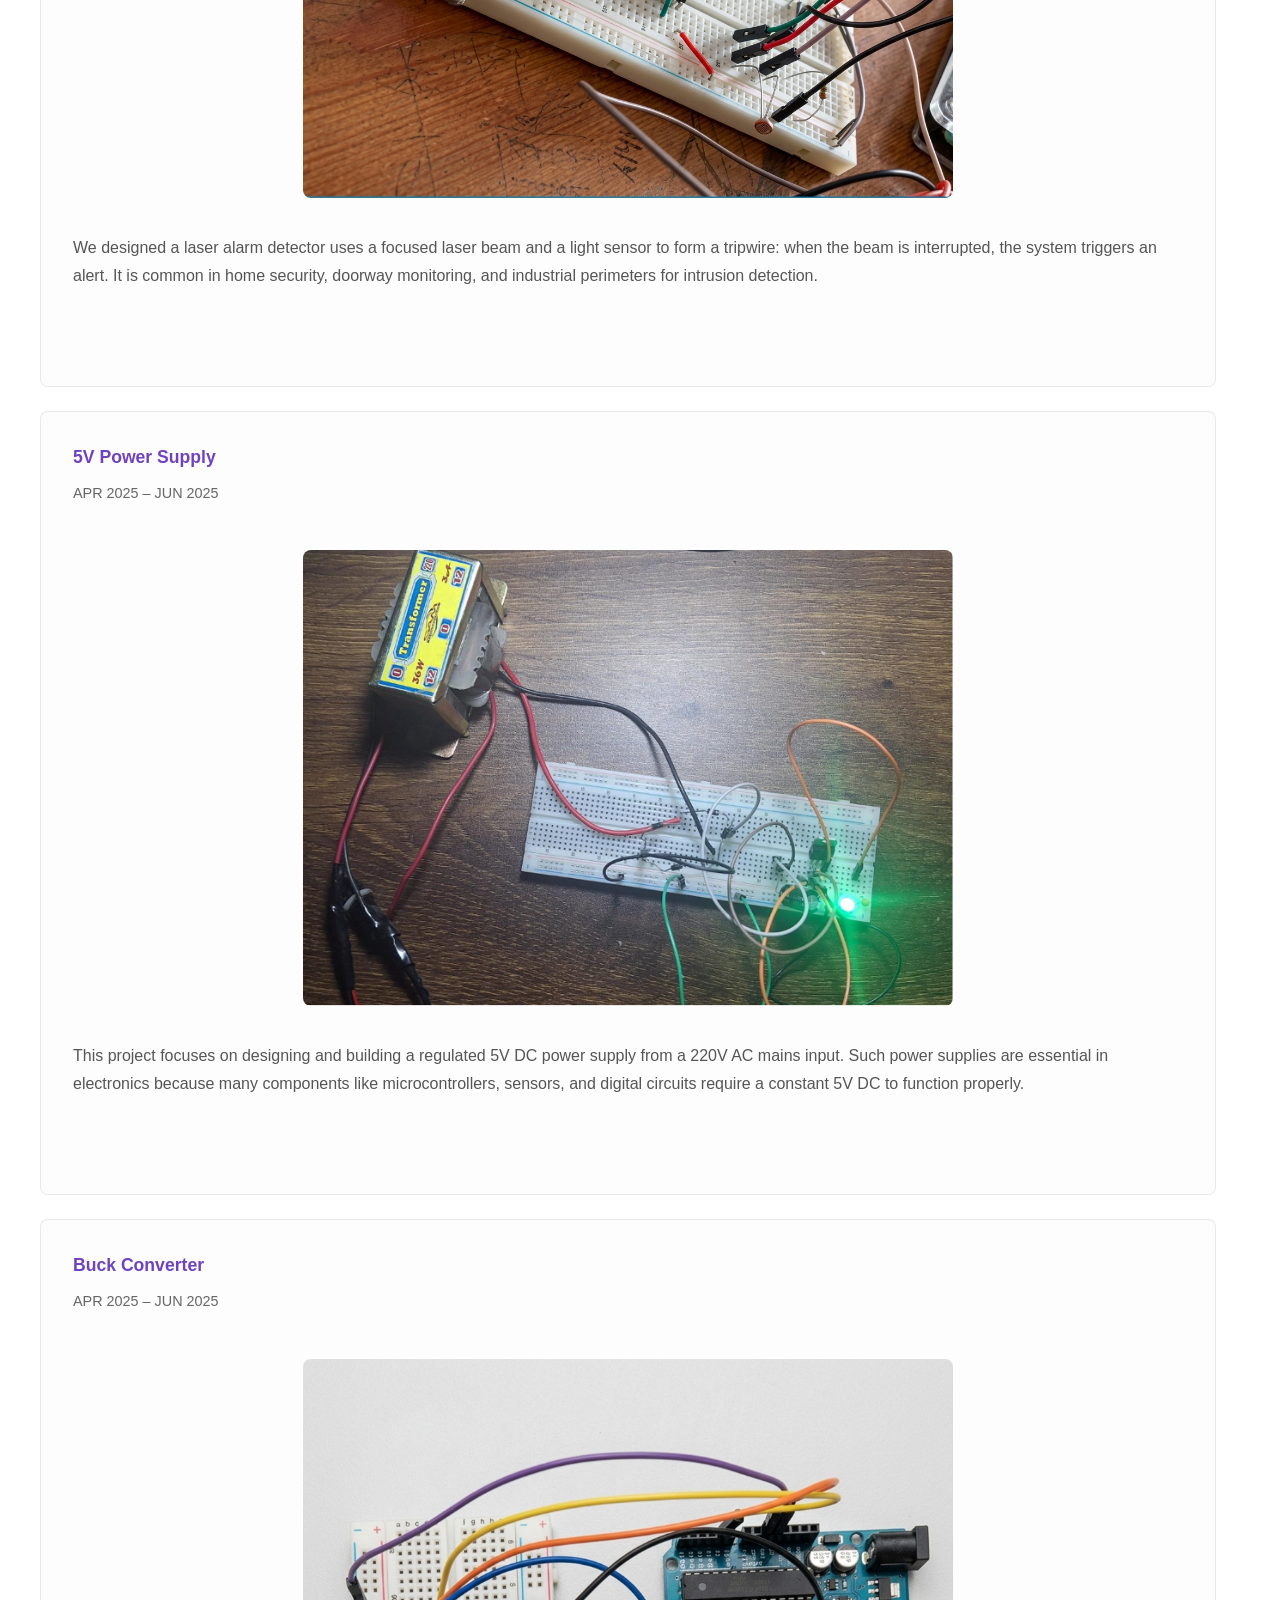
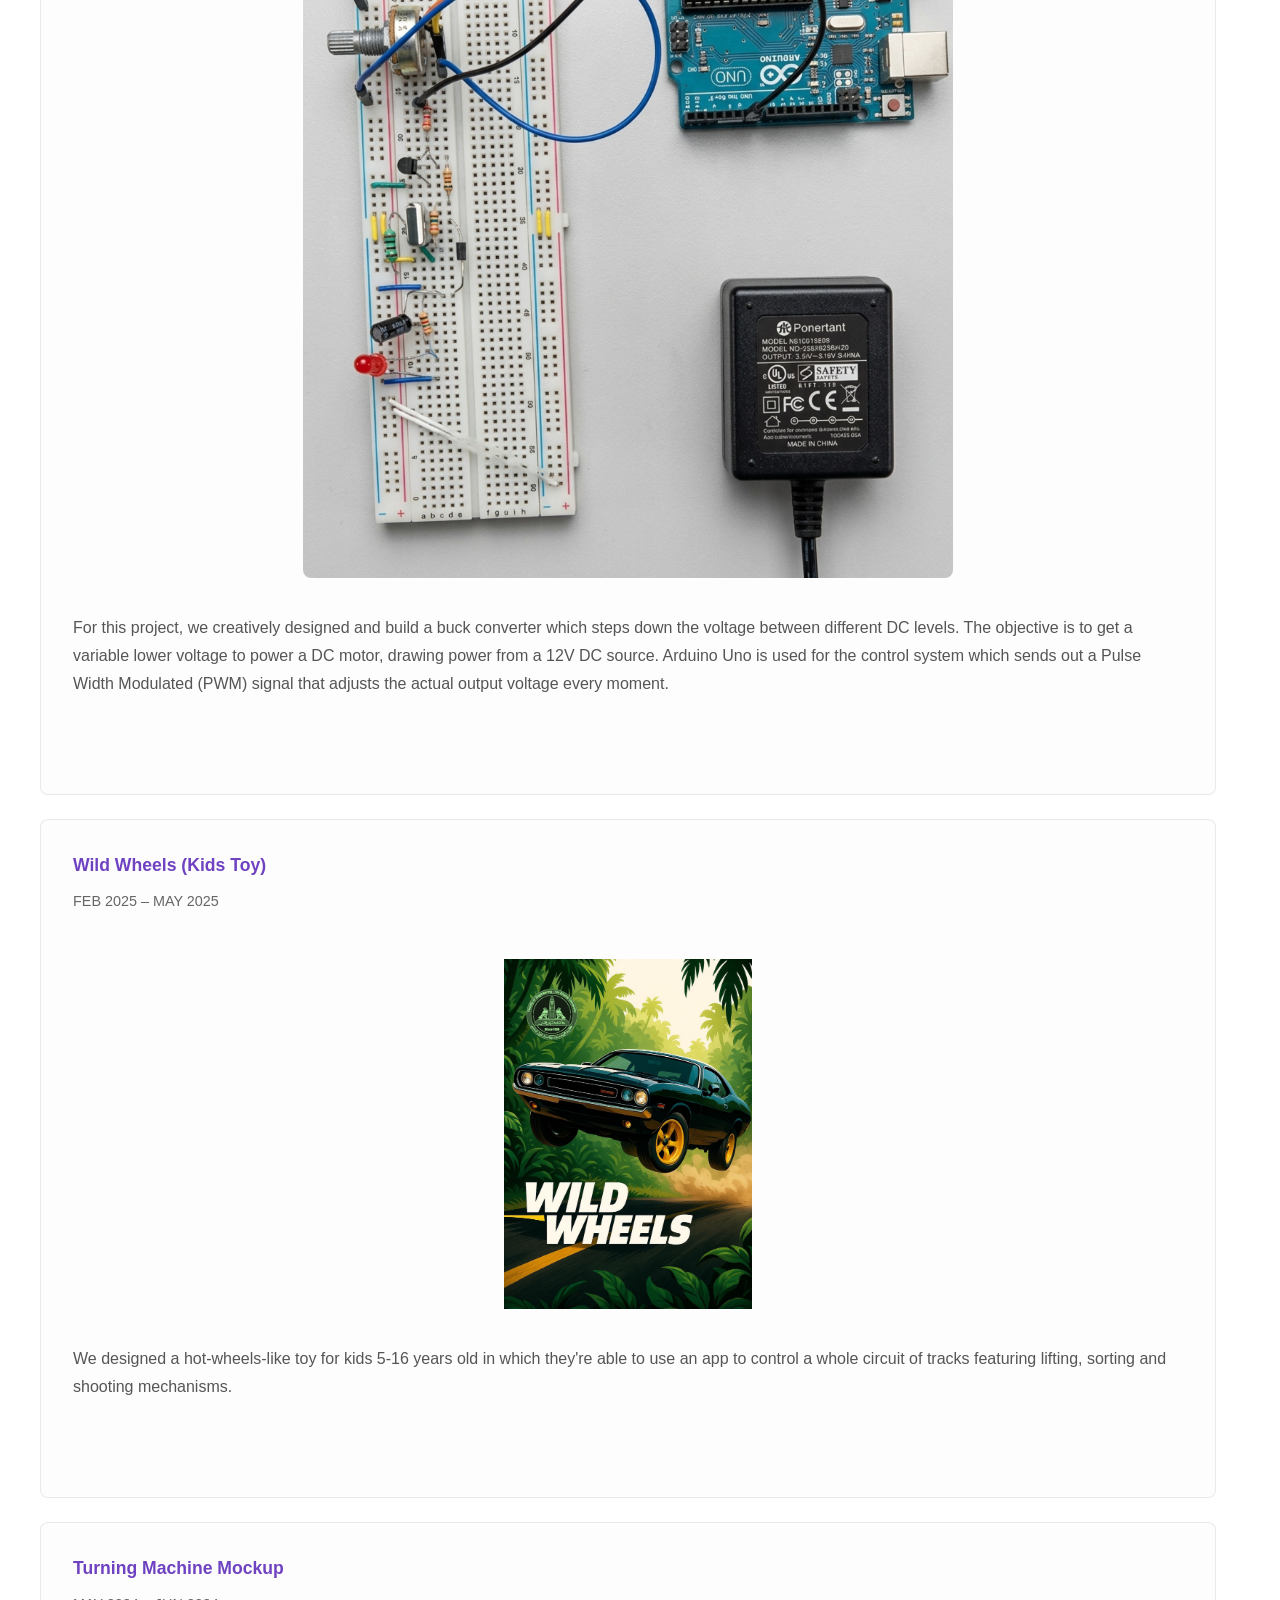
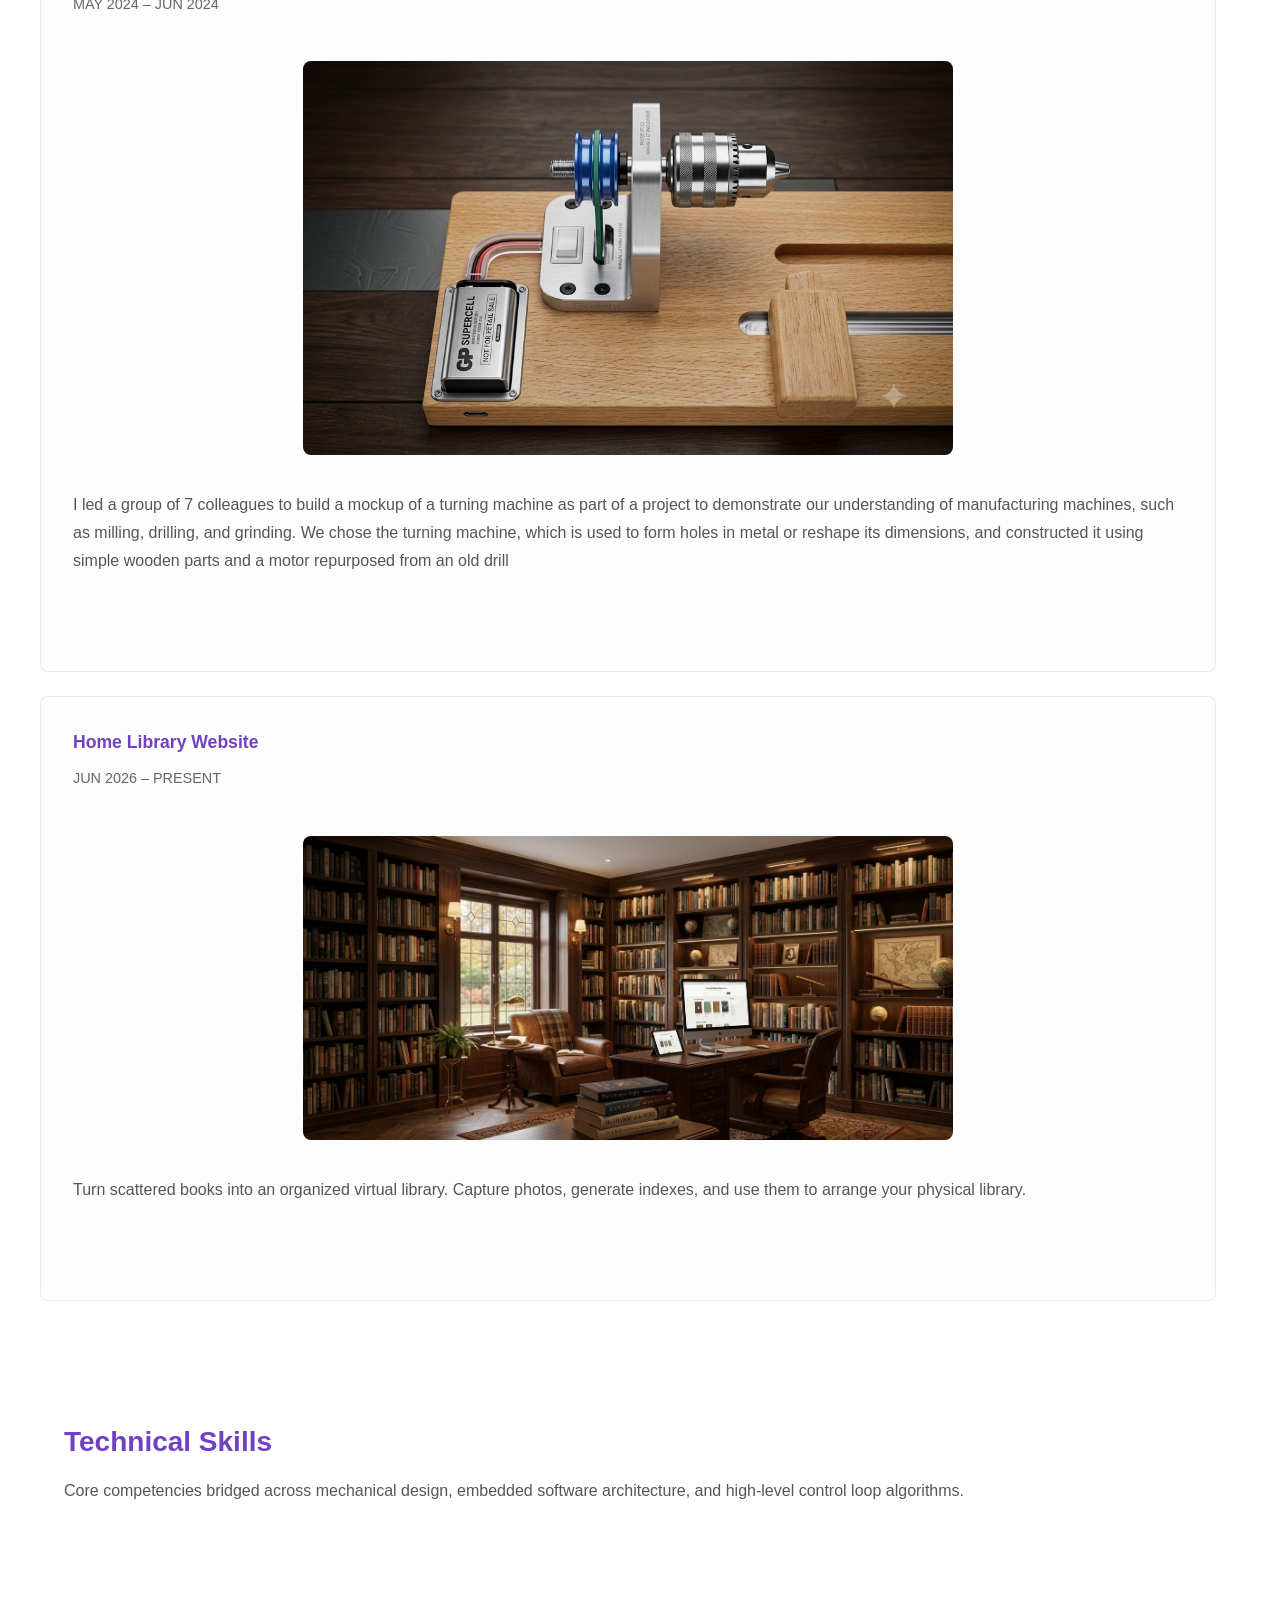
==== commit a343ca67: "changing order" ====
--- a/index.html
+++ b/index.html
@@ -83,11 +83,25 @@
 
 		<div class="row">
 
+			<!--4. Delta Robot-->
+						<div class=" col-12-medium project-card robotics" data-date="2026-05">
+				<h3>Delta Robot</h3>
+				<span class="project-date">MAR 2026 – MAY 2026</span>
+				<div class="project-image-container">
+					
+        <img src="images/delta robot.png" alt="3-DOF Delta Robot - Advanced Robotics Course" class="portfolio-hero-img">
+    </div>
+				<p>Designed, manufactured and controlled a 3-DOF Delta Robot, for the first time building a robot with that level of complexity. It was not only about how to control its 3 connected legs, the real challenge was to build it with 2 stepper motors and 1 dc motor for the last leg.</p>
+				<ul class="actions">
+					<li><a href="delta_robot.html" class="button small">View Details</a></li>
+				</ul>
+			</div>
+
 			<!--1. Aluminum Air Powered Car-->
 			<div class=" col-12-medium project-card mechanical" data-date="2026-07">
 				<h3>Aluminum Air Powered 
 Car</h3>
-<span class="project-date">MAY 2026 – JUL 2026</span>
+<span class="project-date">MAY 2027 – JUL 2027</span>
 				<div class="project-image-container">
         <img src="images/Car Picture.png" alt="Turning Machine Mockup">
     </div>
@@ -110,49 +124,6 @@
 				</ul>
 			</div>
 			
-			<!--3. PID Controlled Water Tank Level-->
-			<div class=" col-12-medium project-card embedded" data-date="2026-06">
-				<h3>PID Controlled Water Tank Level</h3>
-				<span class="project-date">MAY 2026 – JUN 2026</span>
-				<div class="project-image-container">
-        <img src="images/automation.png" alt="PID Controlled Water Tank Level" class="portfolio-hero-img">
-    </div>
-				<p>Designed and implemented a closed-loop industrial liquid-level control system utilizing a Siemens S7-1200 PLC within the TIA Portal environment.</p>
-				<ul class="actions">
-					<!-- <li><a href="#" class="button small">View Details</a></li> -->
-				</ul>
-			</div>
-
-			<!--4. Delta Robot-->
-						<div class=" col-12-medium project-card robotics" data-date="2026-05">
-				<h3>Delta Robot</h3>
-				<span class="project-date">MAR 2026 – MAY 2026</span>
-				<div class="project-image-container">
-					
-        <img src="images/delta robot.png" alt="3-DOF Delta Robot - Advanced Robotics Course" class="portfolio-hero-img">
-    </div>
-				<p>Designed, manufactured and controlled a 3-DOF Delta Robot, for the first time building a robot with that level of complexity. It was not only about how to control its 3 connected legs, the real challenge was to build it with 2 stepper motors and 1 dc motor for the last leg.</p>
-				<ul class="actions">
-					<li><a href="delta_robot.html" class="button small">View Details</a></li>
-				</ul>
-			</div>
-
-			<!--5. Smart Production System-->
-						<div class=" col-12-medium project-card embedded" data-date="2026-05">
-				<h3>Smart Production System</h3>
-				<span class="project-date"> MAY 2026 – JUN 2026</span>
-				<div class="project-image-container">
-        <img src="images/auto2.png" alt="Smart Production System" class="portfolio-hero-img">
-    </div>
-				<p> This project includes: design, programming, and simulation of a fully automated, 
-modular manufacturing line using Siemens TIA Portal, PLCSim, and Factory I/O. 
-The objective of the project is to develop and simulate a smart production system 
-capable of autonomous manufacturing, sorting, and multi-part assembly.</p>
-				<ul class="actions">
-					<!-- <li><a href="#" class="button small">View Details</a></li> -->
-				</ul>
-			</div>
-
 			<!--6. 6-DOF Robotic Manipulator-->
 			<div class=" col-12-medium project-card robotics" data-date="2026-01">
 				<h3>6-DOF Robotic Manipulator</h3>
@@ -165,7 +136,7 @@
 					<li><a href="6dof_robotics_arm.html" class="button small">View Details</a></li>
 				</ul>
 			</div>
-			
+
 			<!--7. Factory Cartesian Robot-->
 			<div class=" col-12-medium project-card robotics" data-date="2026-01">
 				<h3>Factory Cartesian Robot</h3>
@@ -176,6 +147,35 @@
 				<p>This project presents an automated classification and handling system designed to 
 sort two different components, lids and bases, using non-contact optical height 
 detection and a Cartesian robotic manipulator.</p>
+				<ul class="actions">
+					<!-- <li><a href="#" class="button small">View Details</a></li> -->
+				</ul>
+			</div>
+
+			<!--3. PID Controlled Water Tank Level-->
+			<div class=" col-12-medium project-card embedded" data-date="2026-06">
+				<h3>PID Controlled Water Tank Level</h3>
+				<span class="project-date">MAY 2026 – JUN 2026</span>
+				<div class="project-image-container">
+        <img src="images/automation.png" alt="PID Controlled Water Tank Level" class="portfolio-hero-img">
+    </div>
+				<p>Designed and implemented a closed-loop industrial liquid-level control system utilizing a Siemens S7-1200 PLC within the TIA Portal environment.</p>
+				<ul class="actions">
+					<!-- <li><a href="#" class="button small">View Details</a></li> -->
+				</ul>
+			</div>
+
+			<!--5. Smart Production System-->
+						<div class=" col-12-medium project-card embedded" data-date="2026-05">
+				<h3>Smart Production System</h3>
+				<span class="project-date"> MAY 2026 – JUN 2026</span>
+				<div class="project-image-container">
+        <img src="images/auto2.png" alt="Smart Production System" class="portfolio-hero-img">
+    </div>
+				<p> This project includes: design, programming, and simulation of a fully automated, 
+modular manufacturing line using Siemens TIA Portal, PLCSim, and Factory I/O. 
+The objective of the project is to develop and simulate a smart production system 
+capable of autonomous manufacturing, sorting, and multi-part assembly.</p>
 				<ul class="actions">
 					<!-- <li><a href="#" class="button small">View Details</a></li> -->
 				</ul>
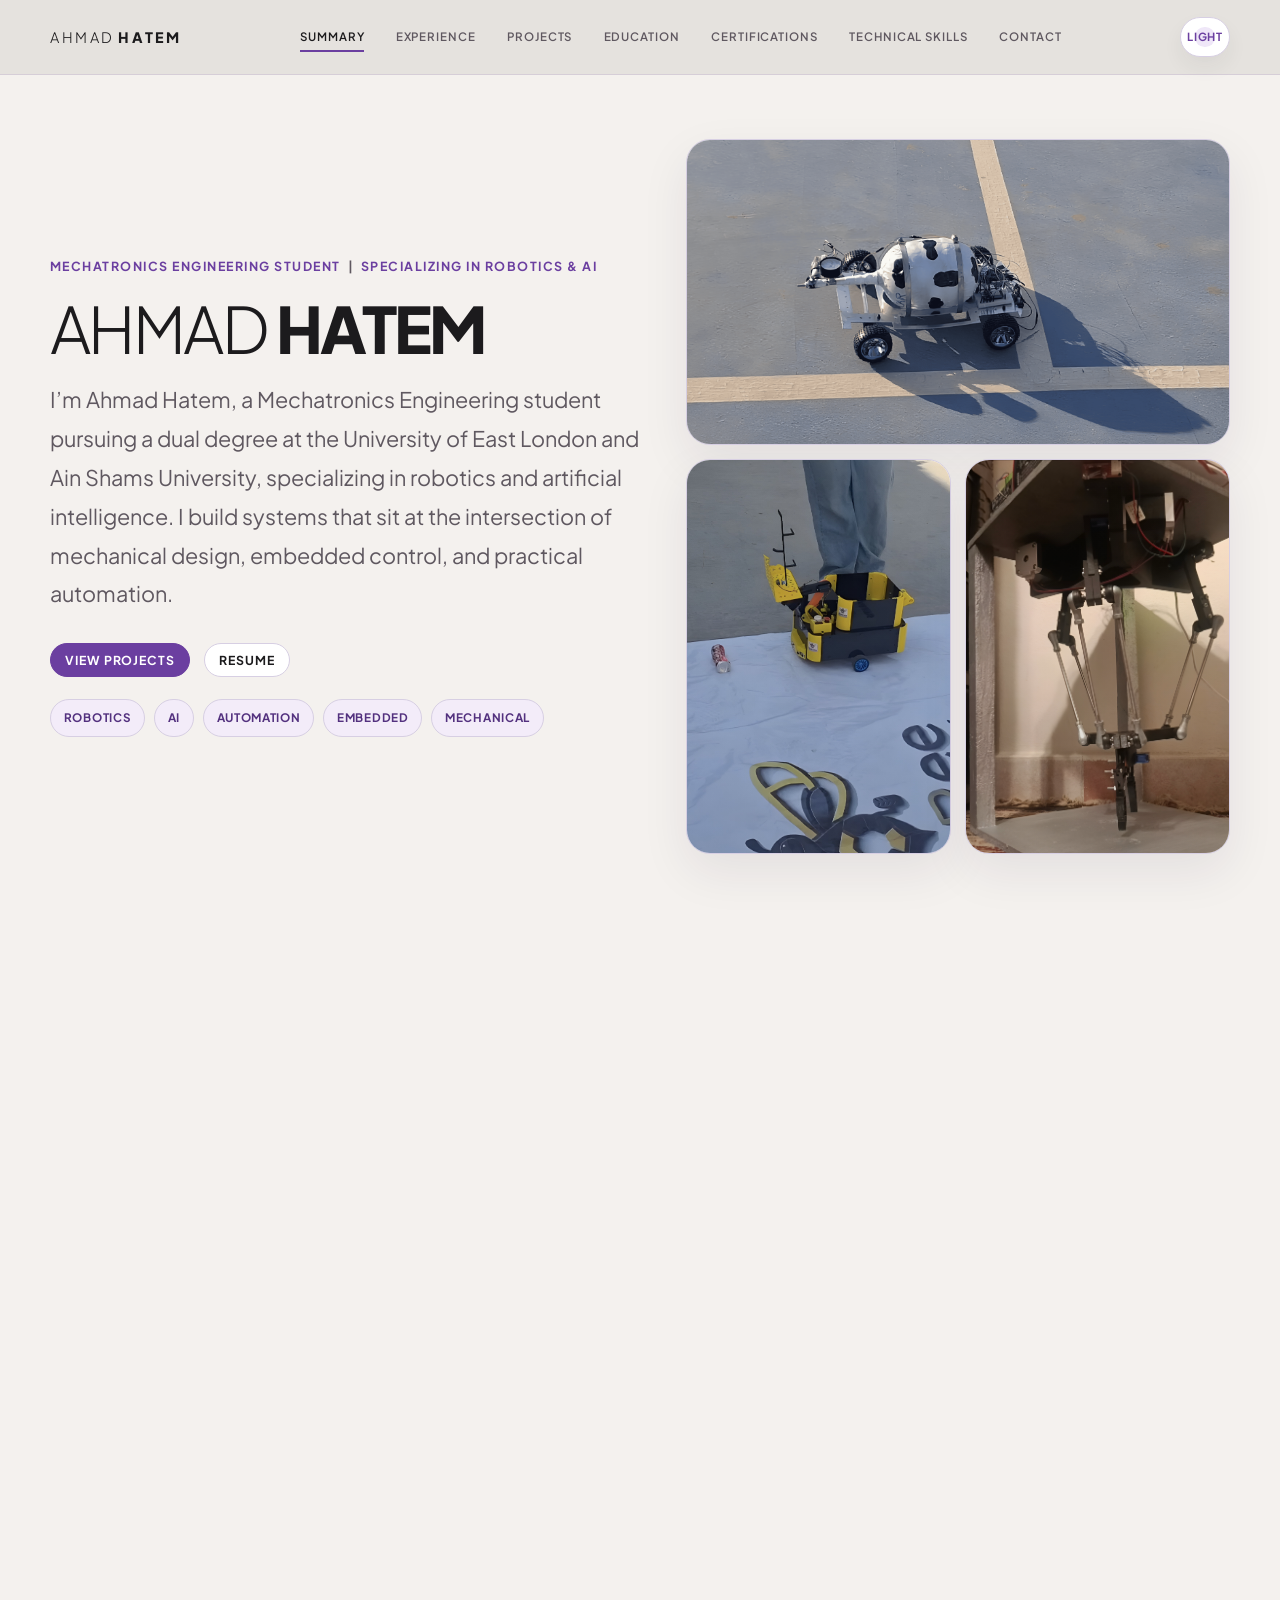
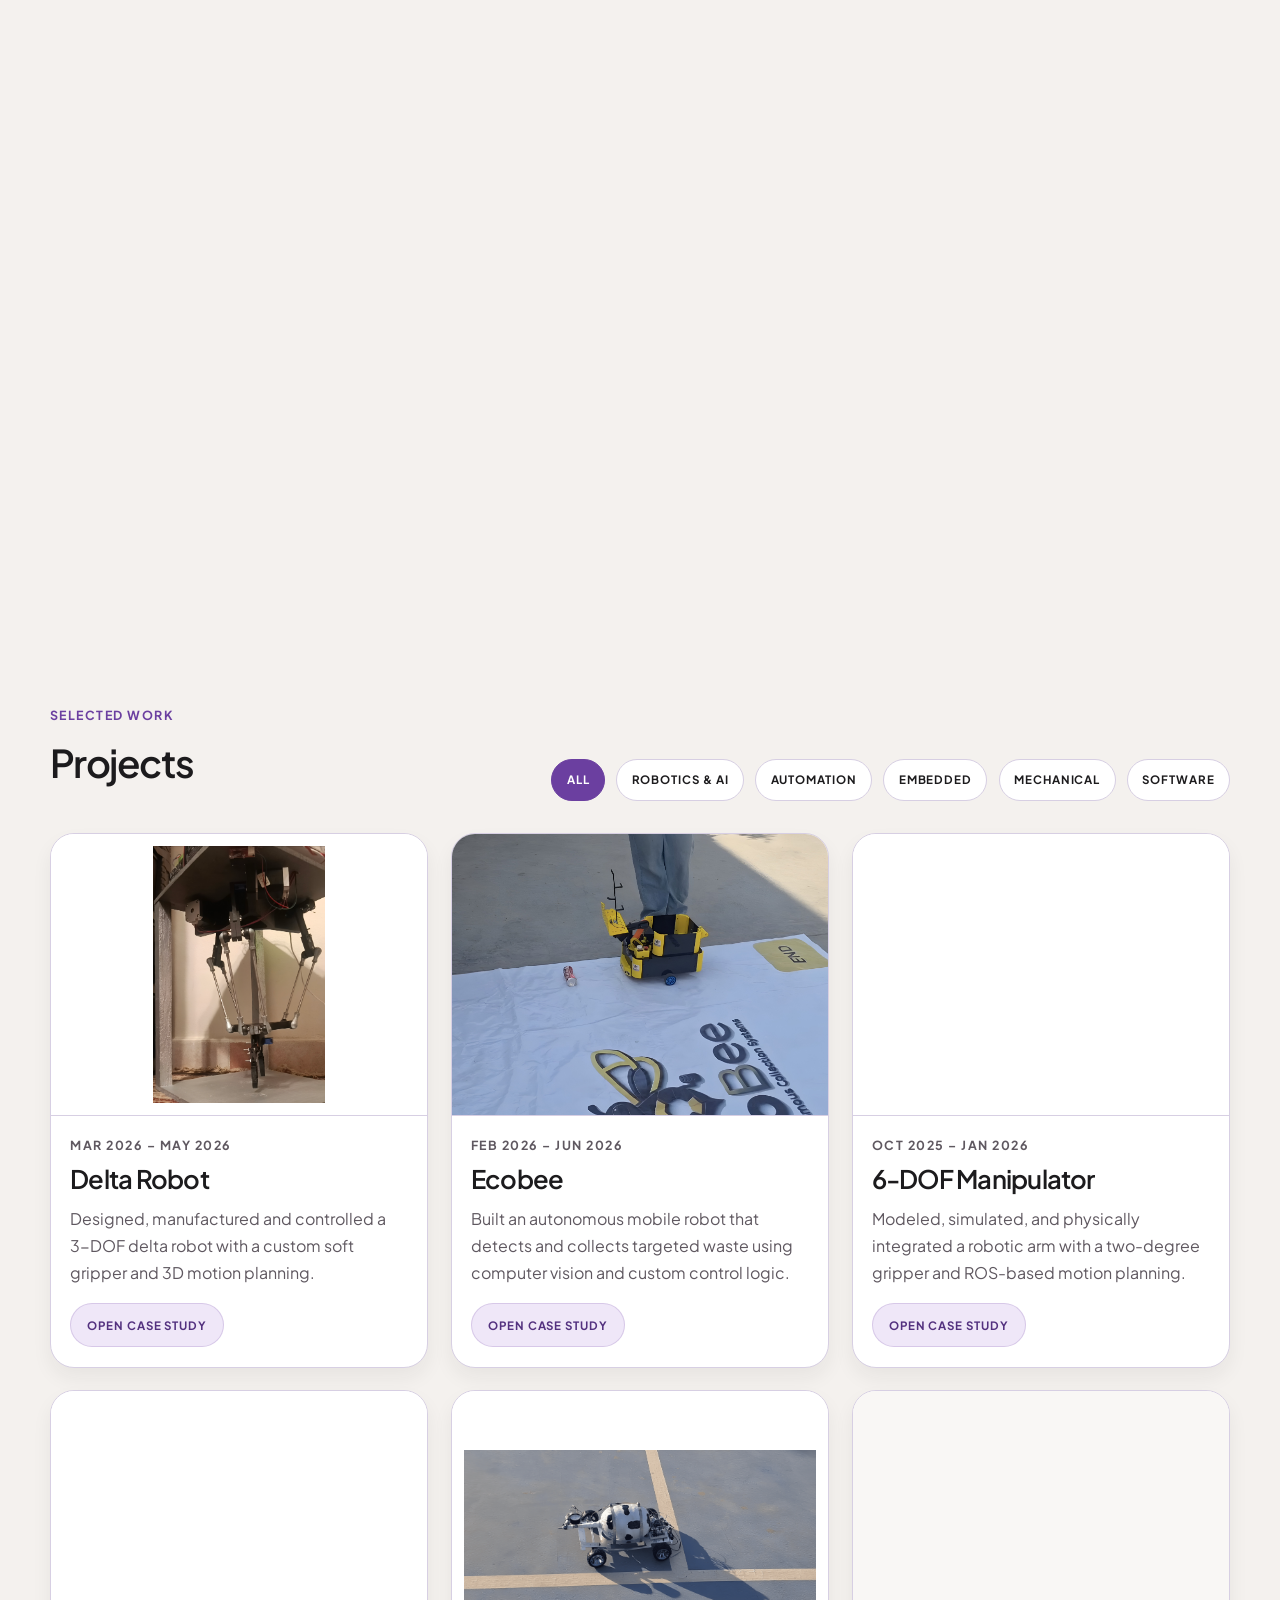
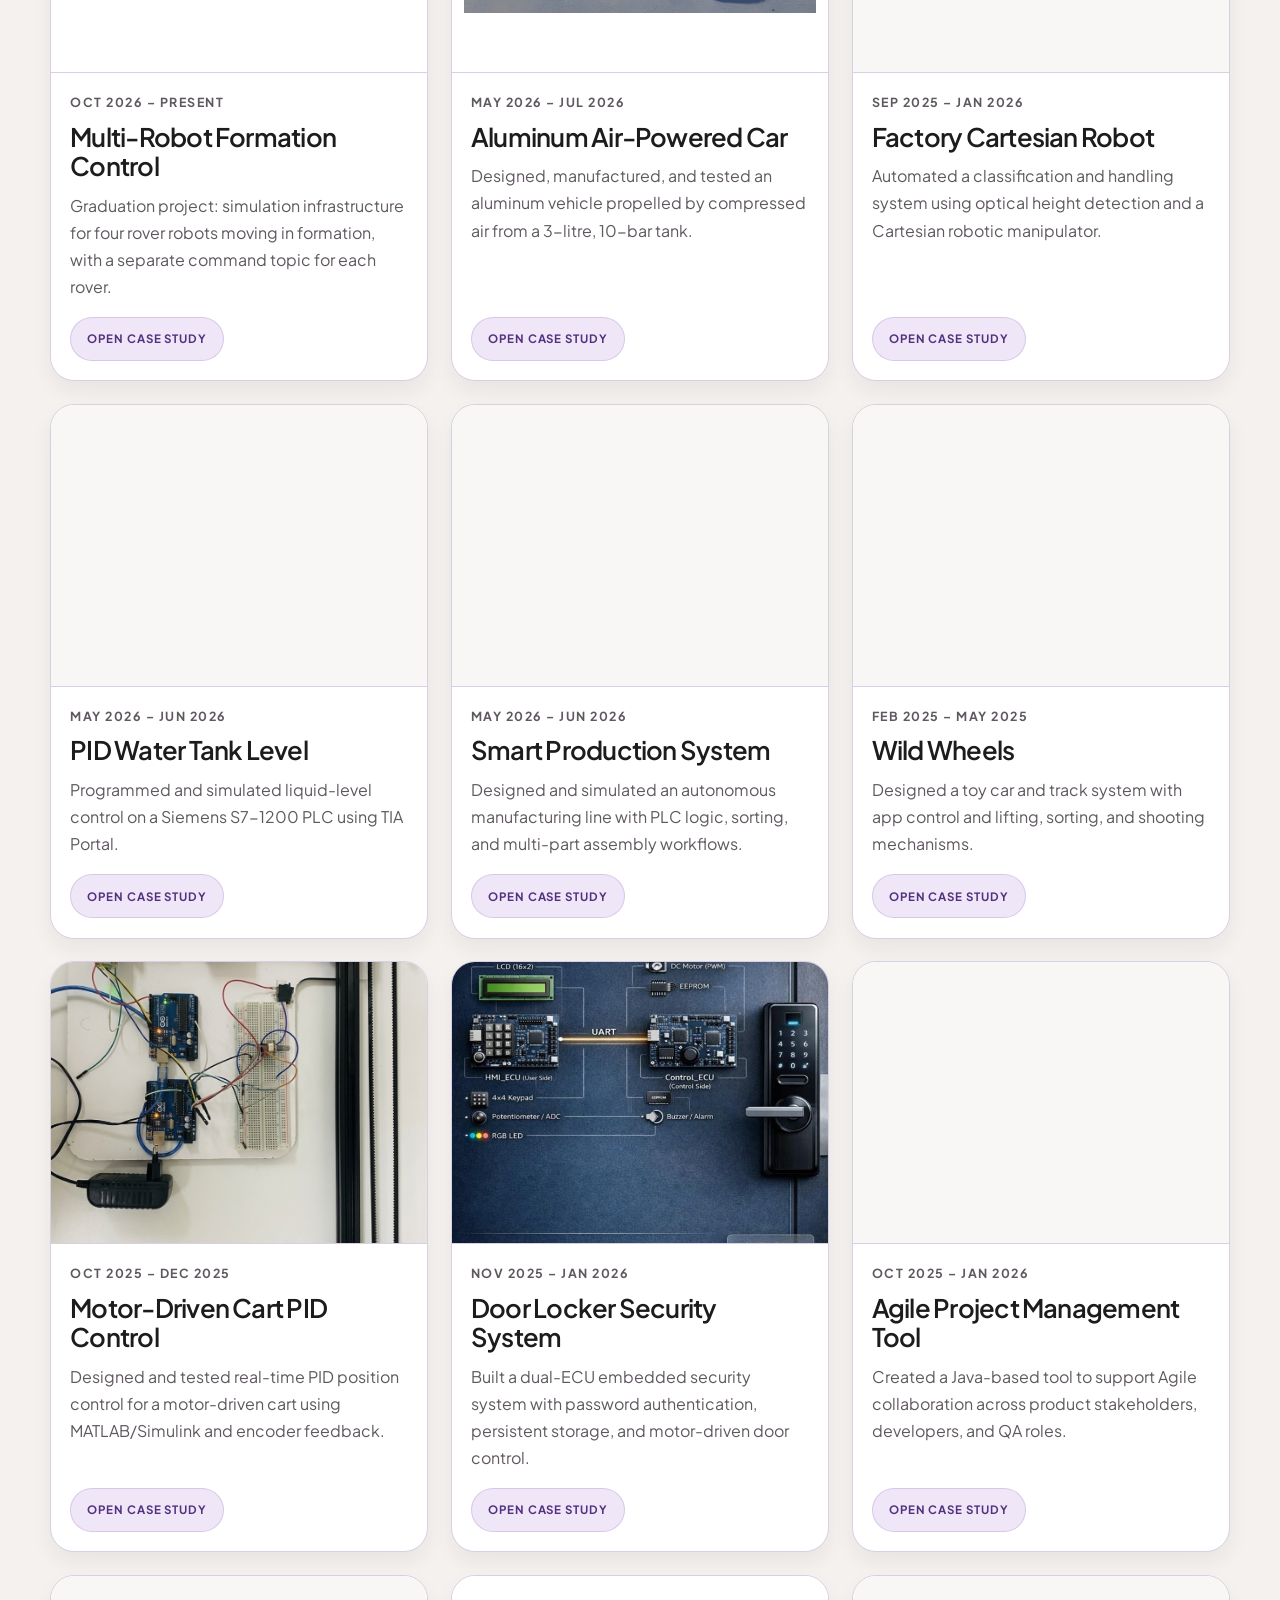
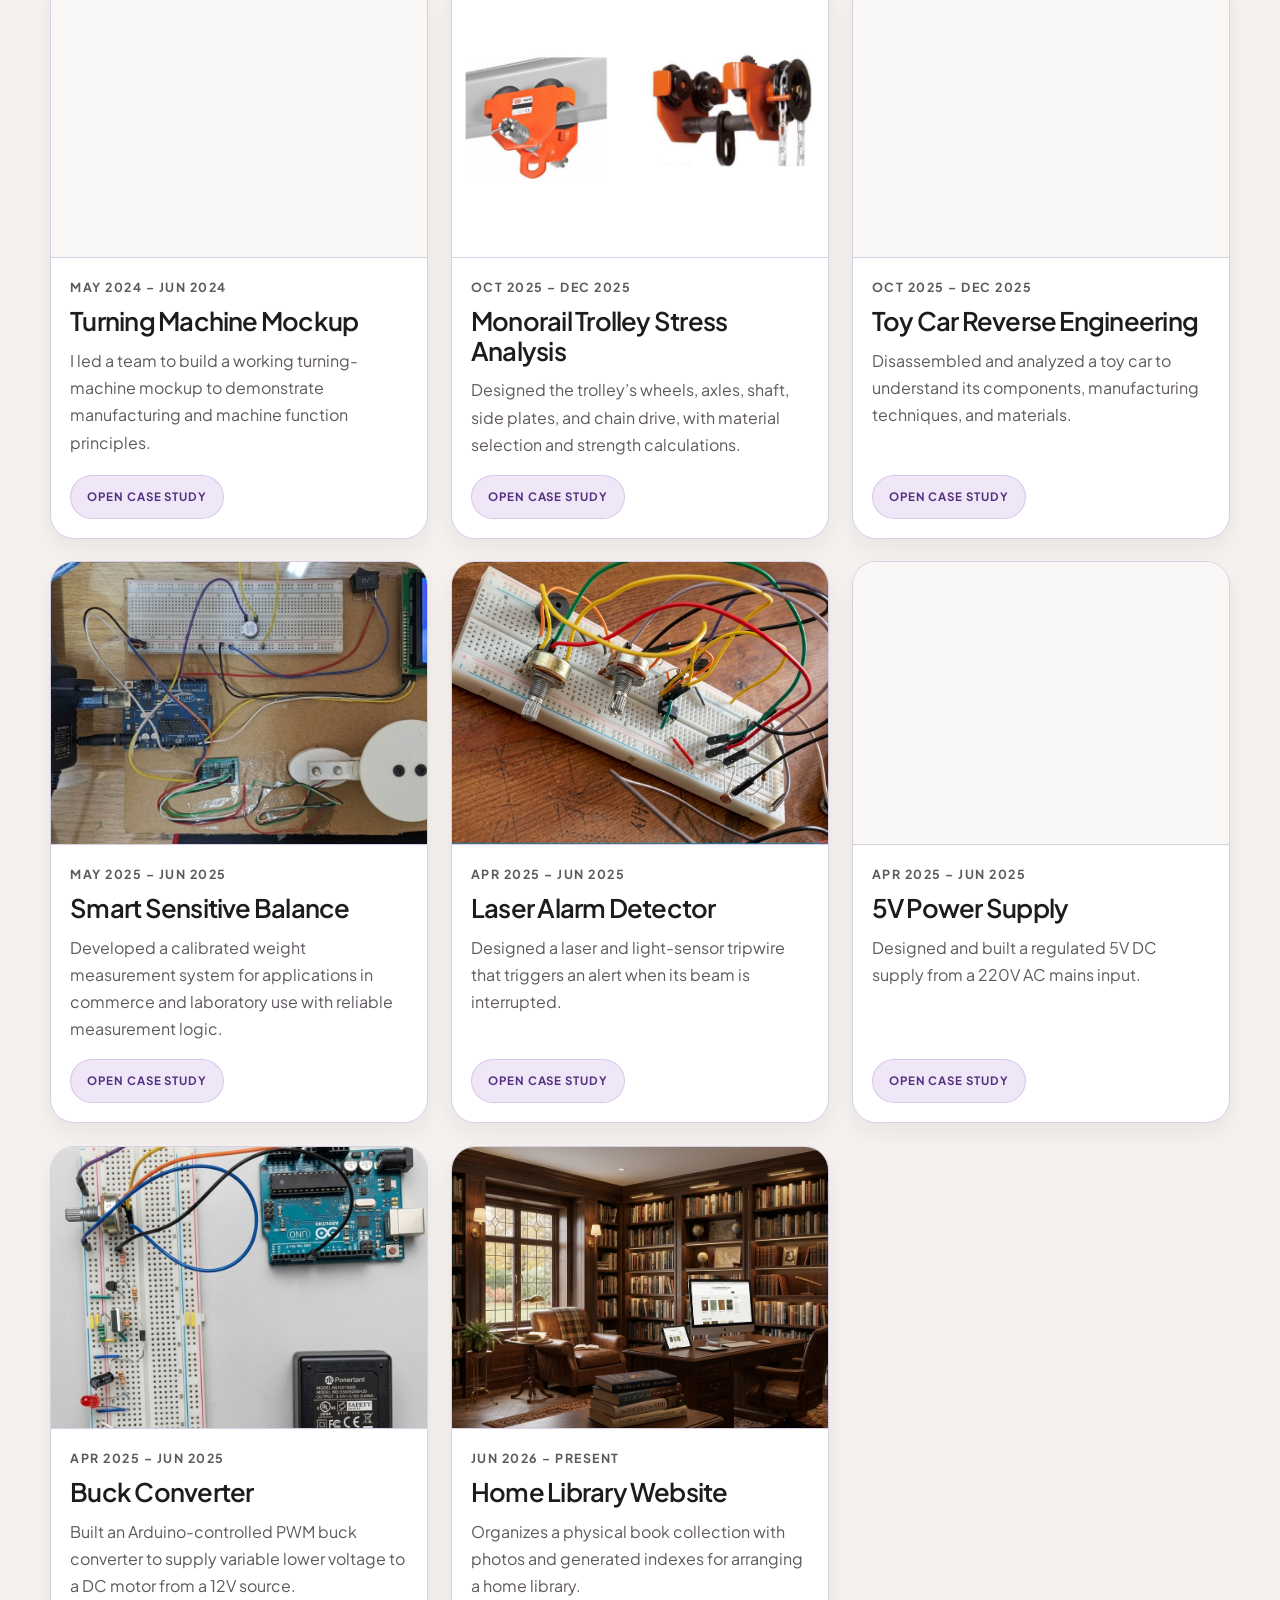
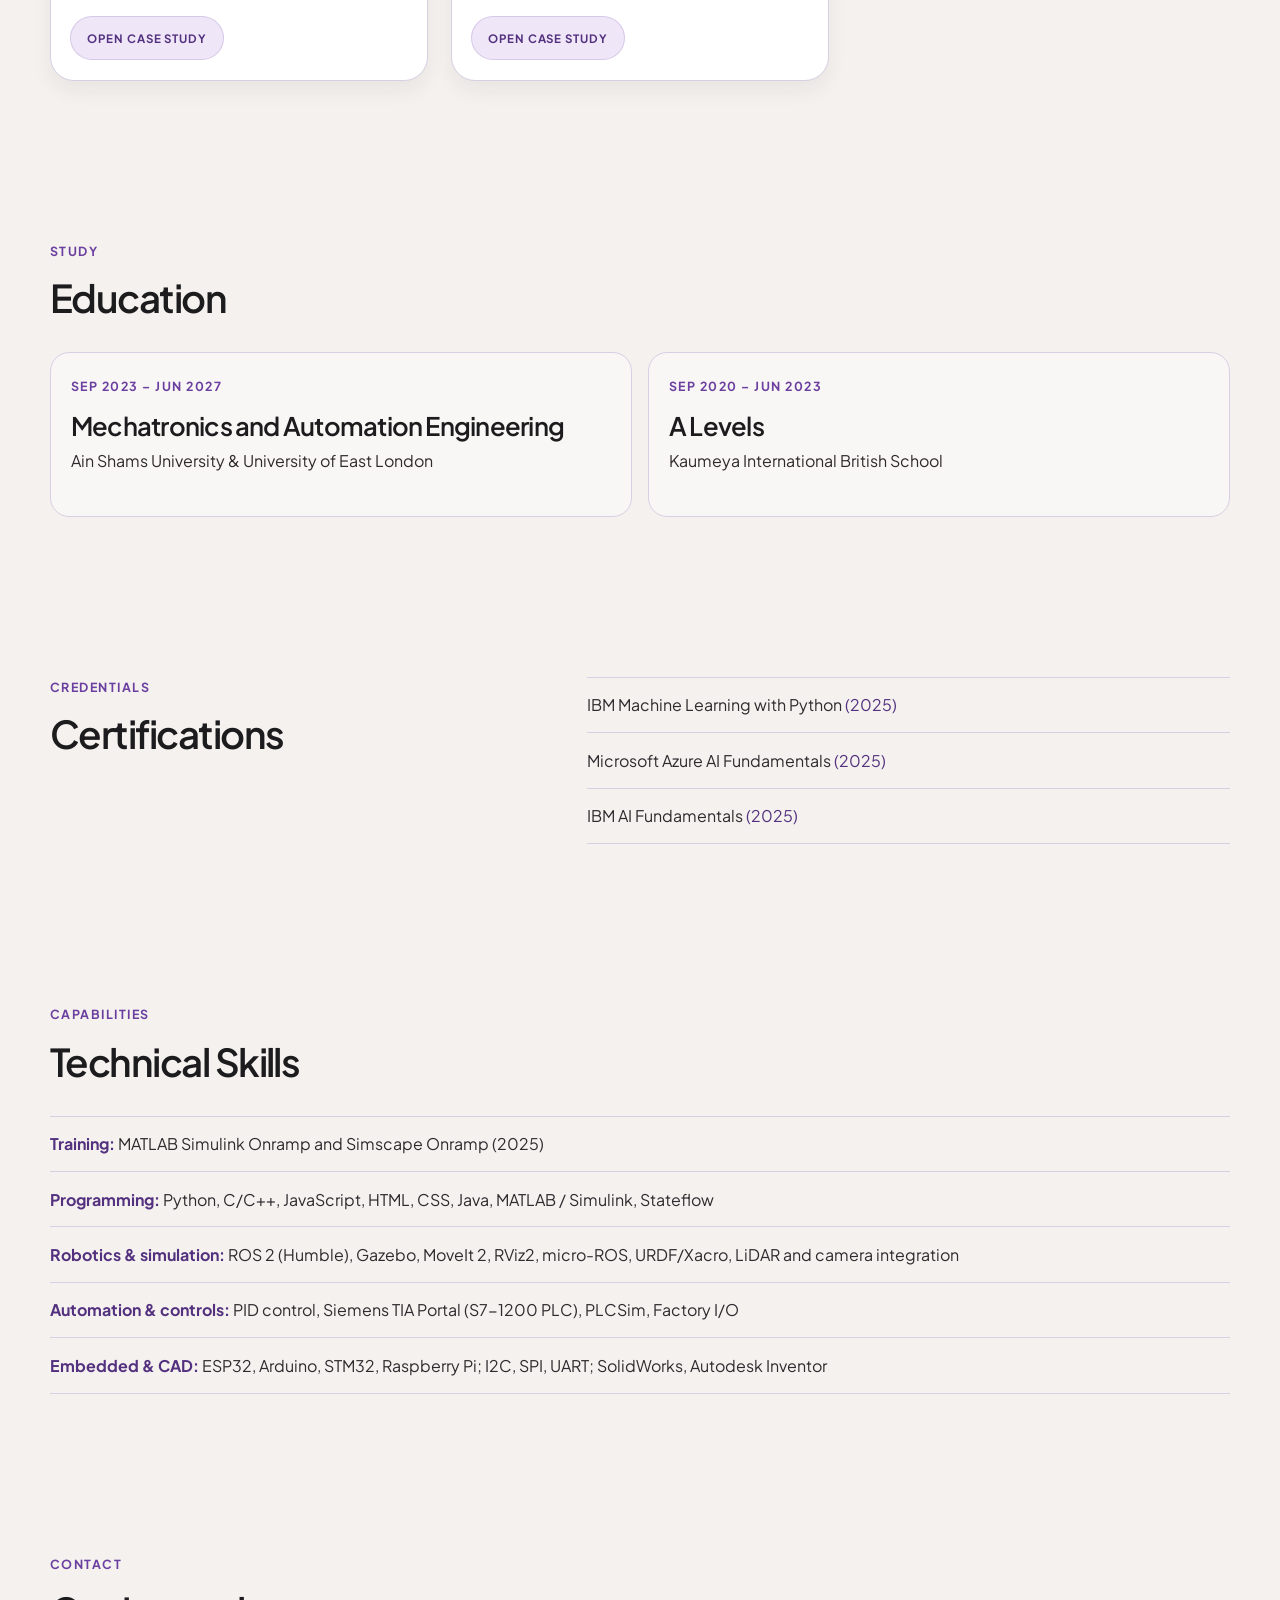
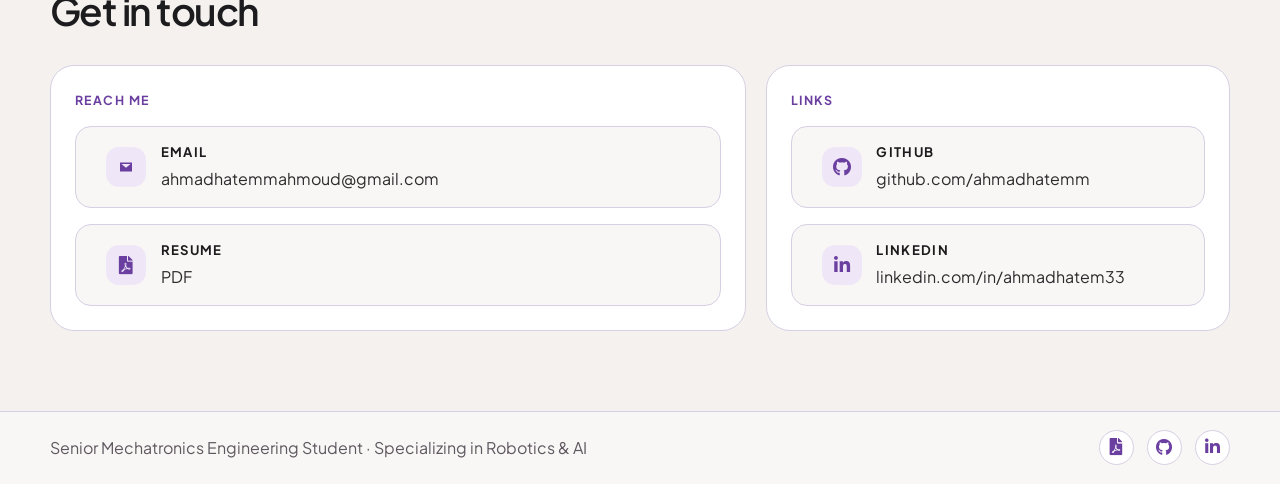
==== commit a48060c8: "enhanced the whole theme to match the resume" ====
--- a/index.html
+++ b/index.html
@@ -1,486 +1,633 @@
-<!DOCTYPE HTML>
-<!--
-	Hyperspace by HTML5 UP
-	html5up.net | @ajlkn
-	Free for personal and commercial use under the CCA 3.0 license (html5up.net/license)
--->
-<html>
-	<head>
-		<link rel="preconnect" href="https://fonts.googleapis.com">
-<link rel="preconnect" href="https://fonts.gstatic.com" crossorigin>
-<link href="https://fonts.googleapis.com/css2?family=Plus+Jakarta+Sans:wght@500;600;700&display=swap" rel="stylesheet">
-		<!-- Google tag (gtag.js) -->
-<script async src="https://www.googletagmanager.com/gtag/js?id=G-NFCW03Z063"></script>
-<script>
-  window.dataLayer = window.dataLayer || [];
-  function gtag(){dataLayer.push(arguments);}
-  gtag('js', new Date());
-
-  gtag('config', 'G-NFCW03Z063');
-</script>
-		
-		<title>Ahmad Hatem's Portofolio</title>
-		<meta charset="utf-8" />
-		<meta name="viewport" content="width=device-width, initial-scale=1, user-scalable=no" />
-		<link rel="stylesheet" href="assets/css/main.css" />
-		<noscript><link rel="stylesheet" href="assets/css/noscript.css" /></noscript>
-		<link rel="icon" type="image/png" href="images/favicon.png">
-	</head>
-	<body class="is-preload">
-
-		<!-- Sidebar -->
-		<section id="sidebar">
-			
-			<div class="inner">
-				<nav>
-					
-					<ul>
-    <li>
-        <a href="#intro" class="nav-home-button">
-            <img src="images/favicon.png" alt="Logo" class="nav-logo"> 
-            <span>Home</span>
+﻿<!DOCTYPE html>
+<html lang="en">
+  <head>
+    <meta charset="UTF-8" />
+    <meta name="viewport" content="width=device-width, initial-scale=1.0" />
+    <meta
+      name="description"
+      content="Ahmad Hatem is a Mechatronics Engineering student focused on robotics, AI, automation, embedded systems, and mechanical design."
+    />
+    <title>Ahmad Hatem | Portfolio</title>
+    <link rel="preconnect" href="https://fonts.googleapis.com" />
+    <link rel="preconnect" href="https://fonts.gstatic.com" crossorigin />
+    <link
+      href="https://fonts.googleapis.com/css2?family=Plus+Jakarta+Sans:wght@300;400;500;600;700;800&display=swap"
+      rel="stylesheet"
+    />
+    <link rel="icon" type="image/png" href="images/favicon.png" />
+    <link rel="stylesheet" href="assets/css/fontawesome-all.min.css" />
+    <link rel="stylesheet" href="assets/css/portfolio.css" />
+    <script defer src="assets/js/portfolio.js"></script>
+  </head>
+  <body>
+    <header class="topbar">
+      <div class="container topbar-inner">
+        <a href="#summary" class="brand" aria-label="Ahmad Hatem home">
+          <span class="name-light">AHMAD</span>
+          <span class="name-bold">HATEM</span>
         </a>
-    </li>
-    <li><a href="#one">Technical Projects</a></li>
-    <li><a href="#two">Technical Skills</a></li>
-    <li><a href="#three">Contact & Links</a></li>
-</ul>
-				</nav>
-			</div>
-		</section>
-
-		<!-- Wrapper -->
-			<div id="wrapper">
-				
-
-				<!-- Intro -->
-<section id="intro" class="wrapper style1 fullscreen fade-up">
-	<div class="inner">
-		<h1>Ahmad Hatem</h1>
-		<p>I’m a senior Mechatronics Engineering student pursuing a dual degree at the University of East London and Ain Shams University, specializing in Robotics and Artificial Intelligence.</p>           
-
-<p>Featured below is a comprehensive technical overview of my engineering projects across robotics, mechanical design, embedded systems, electronics, and programming. Each includes detailed documentation, 3D models, mechanical designs, circuit diagrams and code repositories</p>
-		<ul class="actions">
-			<li><a href="#one" class="button scrolly">View My Work</a></li>
-		</ul>
-	</div>
-</section>
-
-				<!-- One -->
-<section id="one" class="wrapper style2 fade-up">
-	<div class="inner">
-		<h2>Technical Projects</h2>
-		<p>Explore full-cycle builds grouped by specialized engineering sectors.</p>
-		
-		<div class="project-filters" style="margin-bottom: 2rem;">
-			<button class="button small active-filter" onclick="filterSelection('all')">Show All</button>
-			<button class="button small" onclick="filterSelection('robotics')">Robotics & AV</button>
-			<button class="button small" onclick="filterSelection('mechanical')">Mechanical & Manufacturing</button>
-			<button class="button small" onclick="filterSelection('embedded')">Embedded & Automation</button>
-			<button class="button small" onclick="filterSelection('electronics')">Electronics</button>
-			<button class="button small" onclick="filterSelection('software')">Software & Programming</button>
-		</div>
-
-		<div class="row">
-
-			<!--4. Delta Robot-->
-						<div class=" col-12-medium project-card robotics" data-date="2026-05">
-				<h3>Delta Robot</h3>
-				<span class="project-date">MAR 2026 – MAY 2026</span>
-				<div class="project-image-container">
-					
-        <img src="images/delta robot.png" alt="3-DOF Delta Robot - Advanced Robotics Course" class="portfolio-hero-img">
+
+        <nav class="site-nav" aria-label="Main navigation">
+          <a href="#summary">Summary</a>
+          <a href="#experience">Experience</a>
+          <a href="#projects">Projects</a>
+          <a href="#education">Education</a>
+          <a href="#certifications">Certifications</a>
+          <a href="#skills">Technical Skills</a>
+          <a href="#contact">Contact</a>
+        </nav>
+
+        <button class="theme-toggle" type="button" aria-label="Toggle light and dark mode" aria-pressed="false">
+          <span class="toggle-indicator">Light</span>
+        </button>
+      </div>
+    </header>
+
+    <main class="page-shell">
+      <section id="summary" class="section intro reveal">
+        <div class="container intro-grid">
+          <div class="intro-copy">
+            <p class="eyebrow">Mechatronics Engineering Student <span class="specialty-divider">|</span> Specializing in Robotics &amp; AI</p>
+            <h1>
+              <span class="name-light">AHMAD</span>
+              <span class="name-bold">HATEM</span>
+            </h1>
+            <p class="lede">
+              I’m Ahmad Hatem, a Mechatronics Engineering student pursuing a dual degree at the University of East London and Ain Shams University, specializing in robotics and artificial intelligence. I build systems that sit at the intersection of mechanical design, embedded control, and practical automation.
+            </p>
+
+            <div class="cta-row">
+              <a class="button primary" href="#projects">View projects</a>
+              <a class="button" href="assets/Ahmad Hatem - Resume.pdf" target="_blank" rel="noopener noreferrer">Resume</a>
+            </div>
+
+            <ul class="quick-list" aria-label="Core focus areas">
+              <li>Robotics</li>
+              <li>AI</li>
+              <li>Automation</li>
+              <li>Embedded</li>
+              <li>Mechanical</li>
+            </ul>
+          </div>
+
+          <div class="hero-collage" aria-label="Engineering project imagery">
+            <figure class="hero-card tall">
+              <img src="images/Car Picture.png" alt="Aluminum air-powered car" class="car-feature" />
+            </figure>
+            <figure class="hero-card">
+              <img src="images/Ecobee Picture.jpg" alt="Ecobee autonomous waste collection robot" />
+            </figure>
+            <figure class="hero-card">
+              <img src="images/delta robot.png" alt="Delta robot project" />
+            </figure>
+          </div>
+        </div>
+      </section>
+
+      <section id="experience" class="section reveal">
+        <div class="container">
+          <div class="section-header">
+            <p class="section-kicker">Work</p>
+            <h2>Experience</h2>
+          </div>
+          <div class="experience-list">
+            <article class="experience-item">
+              <div class="experience-heading">
+                <h3>Perception Engineer</h3>
+                <p class="timeline-meta">SEP 2025 – Present</p>
+              </div>
+              <p class="experience-employer">ASU Racing Team &amp; ARL – Shell AI Competition</p>
+              <ul>
+                <li>Engineered and optimized perception computer vision models to detect track lanes for our autonomous car.</li>
+                <li>Developed detailed simulation environments using ROS and Gazebo to validate LiDAR and camera sensor integration.</li>
+              </ul>
+            </article>
+
+            <article class="experience-item">
+              <div class="experience-heading">
+                <h3>AI Automation Engineer Trainee</h3>
+                <p class="timeline-meta">JUL 2026 – Present</p>
+              </div>
+              <p class="experience-employer">Digital Egypt Pioneers Initiative</p>
+              <ul>
+                <li>Automated a complete resume-screening system, a booking system for salons, and a grade-checking system that sends reports using n8n, python and APIs.</li>
+              </ul>
+            </article>
+
+            <article class="experience-item">
+              <div class="experience-heading">
+                <h3>Mechatronics Engineer Intern</h3>
+                <p class="timeline-meta">JUL 2026 – AUG 2026</p>
+              </div>
+              <p class="experience-employer">Gawad Mixers</p>
+              <ul>
+                <li>Spent a day in each production sector: casting, manufacturing, lubrication, finishing of sanitizers and mixers, and CAD design.</li>
+                <li>Designed my own mixer in SolidWorks while reviewing the company’s design files.</li>
+              </ul>
+            </article>
+
+            <article class="experience-item">
+              <div class="experience-heading">
+                <h3>Automotive Engineer Intern</h3>
+              </div>
+              <p class="experience-employer">Engovation &amp; Egyptian Engineers Syndicate</p>
+              <ul>
+                <li>Performed real-world vehicle diagnostics, analysing internal combustion engines and powertrain elements.</li>
+              </ul>
+            </article>
+
+            <article class="experience-item">
+              <div class="experience-heading">
+                <h3>Data Analyst Specialist Trainee</h3>
+                <p class="timeline-meta">APR 2025 – JUN 2025 · SEP 2024 – JUL 2025</p>
+              </div>
+              <p class="experience-employer">Google &amp; Digital Egypt Pioneers Initiative</p>
+              <ul>
+                <li>Analysed 2,000+ hotels in Cairo, comparing average nightly prices on peak and normal calendar days, their distribution, and sizes.</li>
+              </ul>
+            </article>
+
+            <article class="experience-item">
+              <div class="experience-heading">
+                <h3>Powertrain Engineer Trainee</h3>
+                <p class="timeline-meta">OCT 2024 – DEC 2024</p>
+              </div>
+              <p class="experience-employer">ASU Racing Team</p>
+              <ul>
+                <li>Designed and analysed motor control circuits and custom PCBs using component datasheets; implemented STM32 embedded control to interface with hardware.</li>
+              </ul>
+            </article>
+          </div>
+        </div>
+      </section>
+
+      <section id="projects" class="section reveal">
+        <div class="container">
+          <div class="projects-header">
+            <div>
+              <p class="section-kicker">Selected work</p>
+              <h2>Projects</h2>
+            </div>
+
+            <div class="filter-bar" aria-label="Project filters">
+              <button class="filter-chip active" type="button" data-filter="all" aria-pressed="true">All</button>
+              <button class="filter-chip" type="button" data-filter="robotics-ai" aria-pressed="false">Robotics &amp; AI</button>
+              <button class="filter-chip" type="button" data-filter="automation" aria-pressed="false">Automation</button>
+              <button class="filter-chip" type="button" data-filter="embedded" aria-pressed="false">Embedded</button>
+              <button class="filter-chip" type="button" data-filter="mechanical" aria-pressed="false">Mechanical</button>
+              <button class="filter-chip" type="button" data-filter="software" aria-pressed="false">Software</button>
+            </div>
+          </div>
+
+          <div class="project-grid">
+            <article class="project-card" data-category="robotics-ai" data-project="delta-robot">
+              <div class="project-thumb project-thumb--contain">
+                <img src="images/delta robot.png" alt="Delta Robot" loading="lazy" decoding="async" />
+              </div>
+              <div class="project-body">
+                <p class="project-meta">MAR 2026 – MAY 2026</p>
+                <h3>Delta Robot</h3>
+                <p>Designed, manufactured and controlled a 3-DOF delta robot with a custom soft gripper and 3D motion planning.</p>
+              </div>
+              <div class="project-footer">
+                <button type="button" class="project-link">Open case study</button>
+              </div>
+            </article>
+
+            <article class="project-card" data-category="robotics-ai" data-project="ecobee">
+              <div class="project-thumb">
+                <img src="images/Ecobee Picture.jpg" alt="Ecobee waste collection robot" loading="lazy" decoding="async" />
+              </div>
+              <div class="project-body">
+                <p class="project-meta">FEB 2026 – JUN 2026</p>
+                <h3>Ecobee</h3>
+                <p>Built an autonomous mobile robot that detects and collects targeted waste using computer vision and custom control logic.</p>
+              </div>
+              <div class="project-footer">
+                <button type="button" class="project-link">Open case study</button>
+              </div>
+            </article>
+
+            <article class="project-card" data-category="robotics-ai" data-project="robotic-arm">
+              <div class="project-thumb project-thumb--contain">
+                <img src="images/robotic_arm.png" alt="6-DOF robotic manipulator" loading="lazy" decoding="async" />
+              </div>
+              <div class="project-body">
+                <p class="project-meta">OCT 2025 – JAN 2026</p>
+                <h3>6-DOF Manipulator</h3>
+                <p>Modeled, simulated, and physically integrated a robotic arm with a two-degree gripper and ROS-based motion planning.</p>
+              </div>
+              <div class="project-footer">
+                <button type="button" class="project-link">Open case study</button>
+              </div>
+            </article>
+
+            <article class="project-card" data-category="robotics-ai" data-project="formation-control">
+              <div class="project-thumb project-thumb--contain">
+                <img src="images/rasprover.jpg" alt="Raspberry Pi rover for the multi-robot formation control graduation project" loading="lazy" decoding="async" />
+              </div>
+              <div class="project-body">
+                <p class="project-meta">OCT 2026 – PRESENT</p>
+                <h3>Multi-Robot Formation Control</h3>
+                <p>Graduation project: simulation infrastructure for four rover robots moving in formation, with a separate command topic for each rover.</p>
+              </div>
+              <div class="project-footer">
+                <button type="button" class="project-link">Open case study</button>
+              </div>
+            </article>
+
+            <article class="project-card" data-category="mechanical" data-project="aluminum-car">
+              <div class="project-thumb project-thumb--contain">
+                <img src="images/Car Picture.png" alt="Aluminum air-powered car" loading="lazy" decoding="async" />
+              </div>
+              <div class="project-body">
+                <p class="project-meta">MAY 2026 – JUL 2026</p>
+                <h3>Aluminum Air-Powered Car</h3>
+                <p>Designed, manufactured, and tested an aluminum vehicle propelled by compressed air from a 3-litre, 10-bar tank.</p>
+              </div>
+              <div class="project-footer">
+                <button type="button" class="project-link">Open case study</button>
+              </div>
+            </article>
+
+            <article class="project-card" data-category="robotics-ai" data-project="factory-cartesian">
+              <div class="project-thumb">
+                <img src="images/design1.png" alt="Factory Cartesian robot sorting components" loading="lazy" decoding="async" />
+              </div>
+              <div class="project-body">
+                <p class="project-meta">SEP 2025 – JAN 2026</p>
+                <h3>Factory Cartesian Robot</h3>
+                <p>Automated a classification and handling system using optical height detection and a Cartesian robotic manipulator.</p>
+              </div>
+              <div class="project-footer">
+                <button type="button" class="project-link">Open case study</button>
+              </div>
+            </article>
+
+            <article class="project-card" data-category="automation" data-project="pid-water-tank">
+              <div class="project-thumb">
+                <img src="images/automation.png" alt="PID-controlled water tank level system" loading="lazy" decoding="async" />
+              </div>
+              <div class="project-body">
+                <p class="project-meta">MAY 2026 – JUN 2026</p>
+                <h3>PID Water Tank Level</h3>
+                <p>Programmed and simulated liquid-level control on a Siemens S7-1200 PLC using TIA Portal.</p>
+              </div>
+              <div class="project-footer">
+                <button type="button" class="project-link">Open case study</button>
+              </div>
+            </article>
+
+            <article class="project-card" data-category="automation" data-project="smart-production">
+              <div class="project-thumb">
+                <img src="images/auto2.png" alt="Smart production system" loading="lazy" decoding="async" />
+              </div>
+              <div class="project-body">
+                <p class="project-meta">MAY 2026 – JUN 2026</p>
+                <h3>Smart Production System</h3>
+                <p>Designed and simulated an autonomous manufacturing line with PLC logic, sorting, and multi-part assembly workflows.</p>
+              </div>
+              <div class="project-footer">
+                <button type="button" class="project-link">Open case study</button>
+              </div>
+            </article>
+
+            <article class="project-card" data-category="robotics-ai" data-project="wild-wheels">
+              <div class="project-thumb">
+                <img src="images/wildwheels.jpg" alt="Wild Wheels interactive track toy" loading="lazy" decoding="async" />
+              </div>
+              <div class="project-body">
+                <p class="project-meta">FEB 2025 – MAY 2025</p>
+                <h3>Wild Wheels</h3>
+                <p>Designed a toy car and track system with app control and lifting, sorting, and shooting mechanisms.</p>
+              </div>
+              <div class="project-footer">
+                <button type="button" class="project-link">Open case study</button>
+              </div>
+            </article>
+
+            <article class="project-card" data-category="automation" data-project="motor-cart">
+              <div class="project-thumb">
+                <img src="images/control.png" alt="Motor-driven cart PID control system" loading="lazy" decoding="async" />
+              </div>
+              <div class="project-body">
+                <p class="project-meta">OCT 2025 – DEC 2025</p>
+                <h3>Motor-Driven Cart PID Control</h3>
+                <p>Designed and tested real-time PID position control for a motor-driven cart using MATLAB/Simulink and encoder feedback.</p>
+              </div>
+              <div class="project-footer">
+                <button type="button" class="project-link">Open case study</button>
+              </div>
+            </article>
+
+            <article class="project-card" data-category="embedded" data-project="door-locker">
+              <div class="project-thumb">
+                <img src="images/doorlock.jpg" alt="Door locker security system" loading="lazy" decoding="async" />
+              </div>
+              <div class="project-body">
+                <p class="project-meta">NOV 2025 – JAN 2026</p>
+                <h3>Door Locker Security System</h3>
+                <p>Built a dual-ECU embedded security system with password authentication, persistent storage, and motor-driven door control.</p>
+              </div>
+              <div class="project-footer">
+                <button type="button" class="project-link">Open case study</button>
+              </div>
+            </article>
+
+            <article class="project-card" data-category="software" data-project="agile-tool">
+              <div class="project-thumb">
+                <img src="images/agiletool.png" alt="Agile project management Java tool" loading="lazy" decoding="async" />
+              </div>
+              <div class="project-body">
+                <p class="project-meta">OCT 2025 – JAN 2026</p>
+                <h3>Agile Project Management Tool</h3>
+                <p>Created a Java-based tool to support Agile collaboration across product stakeholders, developers, and QA roles.</p>
+              </div>
+              <div class="project-footer">
+                <button type="button" class="project-link">Open case study</button>
+              </div>
+            </article>
+
+            <article class="project-card" data-category="mechanical" data-project="turning-machine">
+              <div class="project-thumb">
+                <img src="images/manufacturing.jpg" alt="Turning machine mockup" loading="lazy" decoding="async" />
+              </div>
+              <div class="project-body">
+                <p class="project-meta">MAY 2024 – JUN 2024</p>
+                <h3>Turning Machine Mockup</h3>
+                <p>I led a team to build a working turning-machine mockup to demonstrate manufacturing and machine function principles.</p>
+              </div>
+              <div class="project-footer">
+                <button type="button" class="project-link">Open case study</button>
+              </div>
+            </article>
+
+            <article class="project-card" data-category="mechanical" data-project="monorail-trolley">
+              <div class="project-thumb project-thumb--contain">
+                <img src="images/construction1.png" alt="Geared overhead monorail trolley project" loading="lazy" decoding="async" />
+              </div>
+              <div class="project-body">
+                <p class="project-meta">OCT 2025 – DEC 2025</p>
+                <h3>Monorail Trolley Stress Analysis</h3>
+                <p>Designed the trolley’s wheels, axles, shaft, side plates, and chain drive, with material selection and strength calculations.</p>
+              </div>
+              <div class="project-footer">
+                <button type="button" class="project-link">Open case study</button>
+              </div>
+            </article>
+
+            <article class="project-card" data-category="mechanical" data-project="toy-car">
+              <div class="project-thumb">
+                <img src="images/construction2.jpeg" alt="Reverse-engineered toy car components" loading="lazy" decoding="async" />
+              </div>
+              <div class="project-body">
+                <p class="project-meta">OCT 2025 – DEC 2025</p>
+                <h3>Toy Car Reverse Engineering</h3>
+                <p>Disassembled and analyzed a toy car to understand its components, manufacturing techniques, and materials.</p>
+              </div>
+              <div class="project-footer">
+                <button type="button" class="project-link">Open case study</button>
+              </div>
+            </article>
+
+            <article class="project-card" data-category="embedded" data-project="smart-balance">
+              <div class="project-thumb">
+                <img src="images/smartbalance.jpeg" alt="Smart sensitive balance" loading="lazy" decoding="async" />
+              </div>
+              <div class="project-body">
+                <p class="project-meta">MAY 2025 – JUN 2025</p>
+                <h3>Smart Sensitive Balance</h3>
+                <p>Developed a calibrated weight measurement system for applications in commerce and laboratory use with reliable measurement logic.</p>
+              </div>
+              <div class="project-footer">
+                <button type="button" class="project-link">Open case study</button>
+              </div>
+            </article>
+
+            <article class="project-card" data-category="embedded" data-project="laser-alarm">
+              <div class="project-thumb">
+                <img src="images/electronics.png" alt="Laser alarm detector circuit" loading="lazy" decoding="async" />
+              </div>
+              <div class="project-body">
+                <p class="project-meta">APR 2025 – JUN 2025</p>
+                <h3>Laser Alarm Detector</h3>
+                <p>Designed a laser and light-sensor tripwire that triggers an alert when its beam is interrupted.</p>
+              </div>
+              <div class="project-footer">
+                <button type="button" class="project-link">Open case study</button>
+              </div>
+            </article>
+
+            <article class="project-card" data-category="embedded" data-project="power-supply">
+              <div class="project-thumb">
+                <img src="images/powersupply.png" alt="Regulated 5V power supply" loading="lazy" decoding="async" />
+              </div>
+              <div class="project-body">
+                <p class="project-meta">APR 2025 – JUN 2025</p>
+                <h3>5V Power Supply</h3>
+                <p>Designed and built a regulated 5V DC supply from a 220V AC mains input.</p>
+              </div>
+              <div class="project-footer">
+                <button type="button" class="project-link">Open case study</button>
+              </div>
+            </article>
+
+            <article class="project-card" data-category="embedded" data-project="buck-converter">
+              <div class="project-thumb">
+                <img src="images/buckconverter.png" alt="PWM buck converter" loading="lazy" decoding="async" />
+              </div>
+              <div class="project-body">
+                <p class="project-meta">APR 2025 – JUN 2025</p>
+                <h3>Buck Converter</h3>
+                <p>Built an Arduino-controlled PWM buck converter to supply variable lower voltage to a DC motor from a 12V source.</p>
+              </div>
+              <div class="project-footer">
+                <button type="button" class="project-link">Open case study</button>
+              </div>
+            </article>
+
+            <article class="project-card" data-category="software" data-project="home-library">
+              <div class="project-thumb">
+                <img src="images/homelibrary.png" alt="Home Library website" loading="lazy" decoding="async" />
+              </div>
+              <div class="project-body">
+                <p class="project-meta">JUN 2026 – PRESENT</p>
+                <h3>Home Library Website</h3>
+                <p>Organizes a physical book collection with photos and generated indexes for arranging a home library.</p>
+              </div>
+              <div class="project-footer">
+                <button type="button" class="project-link">Open case study</button>
+              </div>
+            </article>
+          </div>
+        </div>
+      </section>
+
+      <section id="education" class="section reveal">
+        <div class="container">
+          <div class="section-header">
+            <p class="section-kicker">Study</p>
+            <h2>Education</h2>
+          </div>
+          <div class="info-grid">
+            <article class="info-card">
+              <p class="meta-label">SEP 2023 – JUN 2027</p>
+              <h3>Mechatronics and Automation Engineering</h3>
+              <p>Ain Shams University &amp; University of East London</p>
+            </article>
+            <article class="info-card">
+              <p class="meta-label">SEP 2020 – JUN 2023</p>
+              <h3>A Levels</h3>
+              <p>Kaumeya International British School</p>
+            </article>
+          </div>
+        </div>
+      </section>
+
+      <section id="certifications" class="section reveal">
+        <div class="container split-layout">
+          <div class="section-copy">
+            <div class="section-header">
+              <p class="section-kicker">Credentials</p>
+              <h2>Certifications</h2>
+            </div>
+          </div>
+
+          <div class="certification-list">
+            <p>IBM Machine Learning with Python <span>(2025)</span></p>
+            <p>Microsoft Azure AI Fundamentals <span>(2025)</span></p>
+            <p>IBM AI Fundamentals <span>(2025)</span></p>
+          </div>
+        </div>
+      </section>
+
+      <section id="skills" class="section reveal">
+        <div class="container">
+          <div class="section-header">
+            <p class="section-kicker">Capabilities</p>
+            <h2>Technical Skills</h2>
+          </div>
+
+          <div class="skills-resume">
+            <p><strong>Training:</strong> MATLAB Simulink Onramp and Simscape Onramp (2025)</p>
+            <p><strong>Programming:</strong> Python, C/C++, JavaScript, HTML, CSS, Java, MATLAB / Simulink, Stateflow</p>
+            <p><strong>Robotics &amp; simulation:</strong> ROS 2 (Humble), Gazebo, MoveIt 2, RViz2, micro-ROS, URDF/Xacro, LiDAR and camera integration</p>
+            <p><strong>Automation &amp; controls:</strong> PID control, Siemens TIA Portal (S7-1200 PLC), PLCSim, Factory I/O</p>
+            <p><strong>Embedded &amp; CAD:</strong> ESP32, Arduino, STM32, Raspberry Pi; I2C, SPI, UART; SolidWorks, Autodesk Inventor</p>
+          </div>
+        </div>
+      </section>
+
+      <section id="contact" class="section reveal">
+        <div class="container">
+          <div class="section-header">
+            <p class="section-kicker">Contact</p>
+            <h2>Get in touch</h2>
+          </div>
+
+          <div class="contact-wrap">
+            <div class="contact-panel">
+              <p class="meta-label">Reach me</p>
+              <ul class="contact-list">
+                <li class="contact-item">
+                  <span class="contact-icon" aria-hidden="true">
+                    <svg width="18" height="18" viewBox="0 0 24 24" fill="none" xmlns="http://www.w3.org/2000/svg"><path d="M4 6H20V18H4V6ZM6 8L12 13L18 8H6Z" fill="currentColor"/></svg>
+                  </span>
+                  <span class="contact-copy">
+                    <strong>Email</strong>
+                    <a href="mailto:ahmadhatemmahmoud@gmail.com">ahmadhatemmahmoud@gmail.com</a>
+                  </span>
+                </li>
+
+                <li class="contact-item">
+                  <span class="contact-icon" aria-hidden="true">
+                    <i class="fas fa-file-pdf" aria-hidden="true"></i>
+                  </span>
+                  <span class="contact-copy">
+                    <strong>Resume</strong>
+                    <a href="assets/Ahmad Hatem - Resume.pdf" target="_blank" rel="noopener noreferrer">PDF</a>
+                  </span>
+                </li>
+              </ul>
+            </div>
+
+            <div class="contact-panel">
+              <p class="meta-label">Links</p>
+              <ul class="contact-list">
+                <li class="contact-item">
+                  <span class="contact-icon" aria-hidden="true">
+                    <i class="fab fa-github" aria-hidden="true"></i>
+                  </span>
+                  <span class="contact-copy">
+                    <strong>GitHub</strong>
+                    <a href="https://github.com/ahmadhatemm" target="_blank" rel="noopener noreferrer">github.com/ahmadhatemm</a>
+                  </span>
+                </li>
+
+                <li class="contact-item">
+                  <span class="contact-icon" aria-hidden="true">
+                    <i class="fab fa-linkedin-in" aria-hidden="true"></i>
+                  </span>
+                  <span class="contact-copy">
+                    <strong>LinkedIn</strong>
+                    <a href="https://linkedin.com/in/ahmadhatem33" target="_blank" rel="noopener noreferrer">linkedin.com/in/ahmadhatem33</a>
+                  </span>
+                </li>
+              </ul>
+            </div>
+          </div>
+        </div>
+      </section>
+    </main>
+
+    <footer class="site-footer">
+      <div class="container footer-inner">
+        <p>Senior Mechatronics Engineering Student · Specializing in Robotics &amp; AI</p>
+        <div class="footer-links" aria-label="Social links">
+          <a href="assets/Ahmad Hatem - Resume.pdf" target="_blank" rel="noopener noreferrer" aria-label="Open resume PDF">
+            <i class="fas fa-file-pdf" aria-hidden="true"></i>
+          </a>
+          <a href="https://github.com/ahmadhatemm" target="_blank" rel="noopener noreferrer" aria-label="GitHub">
+          <i class="fab fa-github" aria-hidden="true"></i>
+          </a>
+          <a href="https://linkedin.com/in/ahmadhatem33" target="_blank" rel="noopener noreferrer" aria-label="LinkedIn">
+            <i class="fab fa-linkedin-in" aria-hidden="true"></i>
+          </a>
+        </div>
+      </div>
+    </footer>
+
+    <div class="modal-backdrop" hidden>
+      <div class="modal-panel" role="dialog" aria-modal="true" aria-labelledby="project-modal-title">
+        <button class="modal-close" type="button" aria-label="Close project details">×</button>
+        <div class="modal-grid">
+          <div class="modal-media" aria-live="polite"></div>
+
+          <div class="modal-content">
+            <div class="modal-meta">
+              <span id="project-date">Project date</span>
+            </div>
+            <p class="section-kicker">Project details</p>
+            <h3 id="project-modal-title">Project title</h3>
+            <p id="project-summary">Summary</p>
+
+            <div class="modal-links">
+              <a id="project-video" href="#" target="_blank" rel="noopener noreferrer" hidden>Video</a>
+              <span id="project-reports" class="project-reports"></span>
+            </div>
+
+            <div>
+              <p class="meta-label">Stack</p>
+              <div id="project-stack" class="modal-meta"></div>
+            </div>
+
+            <div>
+              <p class="meta-label">What I built</p>
+              <p id="project-built">Project description.</p>
+            </div>
+          </div>
+        </div>
+      </div>
     </div>
-				<p>Designed, manufactured and controlled a 3-DOF Delta Robot, for the first time building a robot with that level of complexity. It was not only about how to control its 3 connected legs, the real challenge was to build it with 2 stepper motors and 1 dc motor for the last leg.</p>
-				<ul class="actions">
-					<li><a href="delta_robot.html" class="button small">View Details</a></li>
-				</ul>
-			</div>
-
-			<!--1. Aluminum Air Powered Car-->
-			<div class=" col-12-medium project-card mechanical" data-date="2026-07">
-				<h3>Aluminum Air Powered 
-Car</h3>
-<span class="project-date">MAY 2027 – JUL 2027</span>
-				<div class="project-image-container">
-        <img src="images/Car Picture.png" alt="Turning Machine Mockup">
-    </div>
-				<p>This project presents the design, manufacturing, and testing of an air-powered vehicle driven solely by compressed air energy. The vehicle utilizes a nozzle-based propulsion system to convert the stored pressure energy in a 3-liter, 10-bar air tank into kinetic energy that generates thrust. The design process includes fluid, mechanical, and electrical subsystems integration, with a focus on maximizing performance, minimizing weight, and ensuring reliable control and braking.</p>
-				<ul class="actions">
-					<li><a href="aluminum_car.html" class="button small">View Details</a></li>
-				</ul>
-			</div>
-
-			-			<!--2. Ecobee (Garbage thrower)-->
-		<div class=" col-12-medium project-card robotics" data-date="2026-06">
-				<h3>Ecobee (Garbage thrower)</h3>
-								<span class="project-date">FEB 2026 – JUN 2026</span>
-				<div class="project-image-container">
-        <img src="images/Ecobee Picture.jpg" alt="Ecobee (Garbage thrower)" class="portfolio-hero-img">
-    </div>
-				<p>EcoBee is an autonomous mobile robot engineered for automated waste detection and collection. Powered by a Raspberry Pi, the system utilizes AI-based computer vision to identify targeted litter on a surface, execute precise navigation and motion control, and collect the debris into an onboard bin.</p>
-				<ul class="actions">
-					<li><a href="ecobee.html" class="button small">View Details</a></li>
-				</ul>
-			</div>
-			
-			<!--6. 6-DOF Robotic Manipulator-->
-			<div class=" col-12-medium project-card robotics" data-date="2026-01">
-				<h3>6-DOF Robotic Manipulator</h3>
-				<span class="project-date">OCT 2025 – JAN 2026</span>
-		<div class="project-image-container" style="max-height: 280px; overflow: hidden; display: flex; justify-content: center; align-items: center; background: transparent;">
-    <img src="images/robotic_arm.png" alt="6-DOF Manipulator Simulation Analysis" style="max-height: 280px; width: auto; object-fit: contain;">
-</div>
-				<p>Designed, simulated, and physically integrated a 6-DOF robotic manipulator (4-DOF arm + 2-DOF independently actuated gripper). The project bridges the gap between digital twin simulation and real-world micro-ROS hardware actuation.</p>
-				<ul class="actions">
-					<li><a href="6dof_robotics_arm.html" class="button small">View Details</a></li>
-				</ul>
-			</div>
-
-			<!--7. Factory Cartesian Robot-->
-			<div class=" col-12-medium project-card robotics" data-date="2026-01">
-				<h3>Factory Cartesian Robot</h3>
-				<span class="project-date">SEP 2025 – JAN 2026</span>
-				<div class="project-image-container">
-        <img src="images/design1.png" alt="Factory Cartesian Robot" class="portfolio-hero-img">
-    </div>
-				<p>This project presents an automated classification and handling system designed to 
-sort two different components, lids and bases, using non-contact optical height 
-detection and a Cartesian robotic manipulator.</p>
-				<ul class="actions">
-					<!-- <li><a href="#" class="button small">View Details</a></li> -->
-				</ul>
-			</div>
-
-			<!--3. PID Controlled Water Tank Level-->
-			<div class=" col-12-medium project-card embedded" data-date="2026-06">
-				<h3>PID Controlled Water Tank Level</h3>
-				<span class="project-date">MAY 2026 – JUN 2026</span>
-				<div class="project-image-container">
-        <img src="images/automation.png" alt="PID Controlled Water Tank Level" class="portfolio-hero-img">
-    </div>
-				<p>Designed and implemented a closed-loop industrial liquid-level control system utilizing a Siemens S7-1200 PLC within the TIA Portal environment.</p>
-				<ul class="actions">
-					<!-- <li><a href="#" class="button small">View Details</a></li> -->
-				</ul>
-			</div>
-
-			<!--5. Smart Production System-->
-						<div class=" col-12-medium project-card embedded" data-date="2026-05">
-				<h3>Smart Production System</h3>
-				<span class="project-date"> MAY 2026 – JUN 2026</span>
-				<div class="project-image-container">
-        <img src="images/auto2.png" alt="Smart Production System" class="portfolio-hero-img">
-    </div>
-				<p> This project includes: design, programming, and simulation of a fully automated, 
-modular manufacturing line using Siemens TIA Portal, PLCSim, and Factory I/O. 
-The objective of the project is to develop and simulate a smart production system 
-capable of autonomous manufacturing, sorting, and multi-part assembly.</p>
-				<ul class="actions">
-					<!-- <li><a href="#" class="button small">View Details</a></li> -->
-				</ul>
-			</div>
-			
-			<!--8. Door Locker Security System-->
-			<div class=" col-12-medium project-card embedded" data-date="2026-01">
-				<h3>Door Locker Security System</h3>
-								<span class="project-date"> NOV 2025 – JAN 2026</span>
-				<div class="project-image-container">
-        <img src="images/doorlock.jpg" alt="Door Locker Security System" class="portfolio-hero-img">
-    </div>
-				<p>We built a dual-ECU system using TM4C123 (TivaC) boards that communicate over UART to handle everything from password authentication to motor-controlled door actuation. It features persistent EEPROM storage for passwords and an auto-lock system driven by a potentiometer.</p>
-				<ul class="actions">
-					<!-- <li><a href="#" class="button small">View Details</a></li> -->
-				</ul>
-			</div>
-
-			<!--9. Agile Project Management Java Tool-->
-						<div class=" col-12-medium project-card software" data-date="2026-01">
-				<h3>Agile Project Management Java Tool</h3>
-				<span class="project-date">OCT 2025 – JAN 2026</span>
-				<div class="project-image-container">
-        <img src="images/agiletool.png" alt="Agile Project Management Tool">
-    </div>
-				<p>The Agile Project Management System is a Java
-based application designed to simulate a real-world 
-enterprise Agile environment. The system supports 
-Agile methodology by enabling structured 
-collaboration between different roles such as 
-Stakeholders, ScrumMasters, Developers, and QA 
-Engineers. </p>
-				<ul class="actions">
-					<!-- <li><a href="#" class="button small">View Details</a></li> -->
-				</ul>
-			</div>
-
-			<!--5. Wild Wheels (Kids Toy)-->
-			<div class=" col-12-medium project-card robotics" data-date="2025-05">
-				<h3>Wild Wheels (Kids Toy)</h3>
-				<span class="project-date">FEB 2025 – MAY 2025</span>
-				<div class="project-image-container">
-        <img src="images/wildwheels.jpg" alt="Wild Wheels (Kids Toy)" class="portfolio-hero-img">
-    </div>
-				<p>We designed a hot-wheels-like toy for kids 5-16 years old in which they're able to use an app to control a whole circuit of tracks featuring lifting, sorting and shooting mechanisms. </p>
-				<ul class="actions">
-					<!-- <! - - li><a href="#" class="button small">View Details</a></li> -->
-				</ul>
-			</div>
-
-			
-
-				
-
-			
-
-			<!--9. Real‑Time PID Control of a Motor‑Driven Cart Using MATLAB/Simulink-->
-			<div class=" col-12-medium project-card embedded" data-date="2025-12">
-				<h3>Real‑Time PID Control of a Motor‑Driven Cart Using MATLAB/Simulink</h3>
-				<span class="project-date">OCT 2025 – DEC 2025</span>
-				<div class="project-image-container">
-        <img src="images/control.png" alt="Door Locker Security System" class="portfolio-hero-img">
-    </div>
-				<p>  
-This project presents the design and implementation of a real-time control system for a motor‑driven cart moving on a belt. The cart is physically constructed, equipped with a DC motor and an encoder, and controlled directly through MATLAB/Simulink using live input–output signals. The work includes developing a control‑oriented mathematical model of the cart’s electromechanical dynamics, estimating key parameters from experimental motion data, and validating the model against real measurements to ensure reliable controller design. A PID controller is then implemented to command the cart’s movement and bring it to precise stops at target positions, achieving fast response, minimal overshoot, and consistent performance in both simulation and hardware tests.</p>
-				<ul class="actions">
-					<!-- <li><a href="#" class="button small">View Details</a></li> -->
-				</ul>
-			</div>
-
-			<!--10. Smart Sensitive Balance-->
-			<div class=" col-12-medium project-card embedded" data-date="2025-06">
-				<h3>Smart Sensitive Balance</h3>
-				<span class="project-date">MAY 2025 – JUN 2025</span>
-				<div class="project-image-container">
-        <img src="images/smartbalance.jpeg" alt="Door Locker Security System" class="portfolio-hero-img">
-    </div>
-				<p>The primary objective of this project is to create a simple and scalable system for different 
-uses such as commerce or laboratories, which is a fully calibrated weight measurement 
-system capable of reliably measuring loads from 5 g up to 10 kg and determining the 
-accuracy and precision of the device.</p>
-				<ul class="actions">
-					<!-- <li><a href="#" class="button small">View Details</a></li> -->
-				</ul>
-			</div>
-
-			<!--12. Monorail Trolley Stress Analysis-->
-			<div class=" col-12-medium project-card mechanical" data-date="2025-12">
-				<h3>Monorail Trolley Stress Analysis</h3>
-				<span class="project-date">OCT 2025 – DEC 2025</span>
-				<div class="project-image-container">
-        <img src="images/construction1.png" alt="Turning Machine Mockup">
-    </div>
-				<p>This project presents the design of a Geared Overhead Monorail Trolley. The work 
-includes the selection and design of its main components such as wheels, axles, shaft, 
-side plates, and the chain drive system. Engineering drawings, material selection, and 
-basic strength calculations are carried out to ensure the trolley can safely carry the 
-specified load while meeting manufacturing requirements</p>
-				<ul class="actions">
-					<li><a href="#" class="button small">View Details</a></li>
-				</ul>
-			</div>
-
-			<!--13. Toy Car Reverse Engineering-->	
-			<div class=" col-12-medium project-card mechanical" data-date="2025-12">
-				<h3>Toy Car Reverse Engineering</h3>
-				<span class="project-date">OCT 2025 – DEC 2025</span>
-				<div class="project-image-container">
-        <img src="images/construction2.jpeg" alt="Turning Machine Mockup">
-    </div>
-				<p>This project involves the reverse engineering of a toy car to understand its design and functionality. The process includes disassembly, analysis of components, and reconstruction to identify the manufacturing techniques and materials used.</p>
-				<ul class="actions">
-					<!-- <li><a href="#" class="button small">View Details</a></li> -->
-				</ul>
-			</div>
-
-			<!--14. Turning Machine Mockup-->
-			<div class=" col-12-medium project-card mechanical" data-date="2024-06">
-				<h3>Turning Machine Mockup</h3>
-				<span class="project-date">MAY 2024 – JUN 2024</span>
-				<div class="project-image-container">
-        <img src="images/manufacturing.jpg" alt="Turning Machine Mockup">
-    </div>
-				<p>I led a group of 7 colleagues to build a mockup of a turning machine as part of a project to demonstrate our understanding of manufacturing machines, such as milling, drilling, and grinding. We chose the turning machine, which is used to form holes in metal or reshape its dimensions, and constructed it using simple wooden parts and a motor repurposed from an old drill</p>
-				<ul class="actions">
-					<!-- <li><a href="#" class="button small">View Details</a></li> -->
-				</ul>
-			</div>
-
-			<!--15. Laser Alarm Detector Circuit-->
-			<div class=" col-12-medium project-card electronics" data-date="2025-06">
-				<h3>Laser Alarm Detector Circuit</h3>
-				<span class="project-date">APR 2025 – JUN 2025</span>
-				<div class="project-image-container">
-        <img src="images/electronics.png" alt="Laser Alarm Detector">
-    </div>
-				<p>We designed a laser alarm detector uses a focused laser beam and a light sensor to form a 
-tripwire: when the beam is interrupted, the system triggers an alert. It is common in home security, doorway monitoring, and industrial perimeters for 
-intrusion detection.
-</p>
-				<ul class="actions">
-					<!-- <li><a href="#" class="button small">View Details</a></li> -->
-				</ul>
-			</div>
-
-			<!--16. 5V Power Supply-->
-						<div class=" col-12-medium project-card electronics" data-date="2025-06">
-				<h3>5V Power Supply</h3>
-				<span class="project-date">APR 2025 – JUN 2025</span>
-				<div class="project-image-container">
-        <img src="images/powersupply.png" alt="5V Power Supply">
-    </div>
-				<p>This project focuses on designing and building a regulated 5V DC power supply from a 220V AC 
-mains input. Such power supplies are essential in electronics because many components like 
-microcontrollers, sensors, and digital circuits require a constant 5V DC to function properly. 
-</p>
-				<ul class="actions">
-					<!-- <li><a href="#" class="button small">View Details</a></li> -->
-				</ul>
-			</div>
-
-			<!--17. Buck Converter-->
-									<div class=" col-12-medium project-card electronics" data-date="2025-06">
-				<h3>Buck Converter</h3>
-				<span class="project-date">APR 2025 – JUN 2025</span>
-				<div class="project-image-container">
-        <img src="images/buckconverter.png" alt="Buck Converter">
-    </div>
-				<p>For this project, we creatively designed and build a buck converter which steps down the 
-voltage between different DC levels. The objective is to get a variable lower voltage to power a 
-DC motor, drawing power from a 12V DC source. Arduino Uno is used for the control system 
-which sends out a Pulse Width Modulated (PWM) signal that adjusts the actual output voltage 
-every moment.
-</p>
-				<ul class="actions">
-					<!-- <li><a href="#" class="button small">View Details</a></li> -->
-				</ul>
-			</div>
-			
-		
-
-			<!--19. Home Library Website-->
-			<div class=" col-12-medium project-card software">
-				<h3>Home Library Website</h3>
-				<span class="project-date">JUN 2026 – PRESENT</span>
-				<div class="project-image-container">
-        <img src="images/homelibrary.png" alt="Home Library">
-    </div>
-				<p>Turn scattered books into an organized virtual library. Capture photos, generate indexes, and use them to arrange your physical library.</p>
-				<ul class="actions">
-					<!-- <li><a href="#" class="button small">View Details</a></li> -->
-				</ul>
-			</div>
-
-
-
-		</div>
-	</div>
-</section>
-
-				<!-- Two -->
-					<!-- Two -->
-<section id="two" class="wrapper style3 fade-up">
-	<div class="inner">
-		<h2>Technical Skills</h2>
-		<p>Core competencies bridged across mechanical design, embedded software architecture, and high-level control loop algorithms.</p>
-		<div class="features">
-			<section>
-				<span class="icon solid major fa-code"></span>
-				<h3>Robotics Frameworks</h3>
-				<p>ROS 2 (Humble), MoveIt 2, Gazebo Simulation, RViz2, micro-ROS environment mapping.</p>
-			</section>
-			<section>
-				<span class="icon solid major fa-microchip"></span>
-				<h3>Embedded Systems</h3>
-				<p>Microcontrollers (ESP32, Arduino), C/C++ development, firmware optimization, serial protocols (I2C, SPI, UART).</p>
-			</section>
-			<section>
-				<span class="icon solid major fa-cog"></span>
-				<h3>CAD & Mechanical Modeling</h3>
-				<p>SolidWorks (parametric assembly, mesh modification), Autodesk Inventor, URDF/Xacro robot generation.</p>
-			</section>
-			<section>
-				<span class="icon solid major fa-desktop"></span>
-				<h3>Software & Controls</h3>
-				<p>Python (GUI engineering), MATLAB / Simulink, Stateflow logic systems development.</p>
-			</section>
-		</div>
-	</div>
-</section>
-
-				<!-- Three -->
-					<section id="three" class="wrapper style1 fade-up">
-						<div class="inner">
-							<h2>Get in touch</h2>
-							<div class="split style1">
-								<section>
-									<section>
-	<h3>Let's Connect</h3>
-	<p>Always open to collaborating on automated systems, robotics research, or core embedded systems positions.</p>
-	<ul class="contact">
-		<li>
-			<h3>Email</h3>
-			<a class = "email" href="mailto:your.email@example.com">ahmadhatemmahmoud@gmail.com</a>
-		</li>
-		<li>
-			<h3>Socials & Source Code</h3>
-			<ul class="icons">
-				<li><a href="https://github.com/ahmadhatemm" class="icon brands fa-github"><span class="label">GitHub</span></a></li>
-				<li><a href="https://linkedin.com/in/ahmadhatem33" class="icon brands fa-linkedin-in"><span class="label">LinkedIn</span></a></li>
-			</ul>
-		</li>
-	</ul>
-</section>
-								</section>
-								
-							</div>
-						</div>
-					</section>
-
-			</div>
-
-		<!-- Footer -->
-			<footer id="footer" class="wrapper style1-alt">
-				<div class="inner">
-					<ul class="menu">
-						<li>&copy; Untitled. All rights reserved.</li><li>Design: <a href="http://html5up.net">HTML5 UP</a></li>
-					</ul>
-				</div>
-			</footer>
-
-		<!-- Scripts -->
-			<script src="assets/js/jquery.min.js"></script>
-			<script src="assets/js/jquery.scrollex.min.js"></script>
-			<script src="assets/js/jquery.scrolly.min.js"></script>
-			<script src="assets/js/browser.min.js"></script>
-			<script src="assets/js/breakpoints.min.js"></script>
-			<script src="assets/js/util.js"></script>
-			<script src="assets/js/main.js"></script>
-		<script>
-function filterSelection(c) {
-  var x, i;
-  x = document.getElementsByClassName("project-card");
-  if (c == "all") c = "";
-  for (i = 0; i < x.length; i++) {
-    x[i].style.display = "none";
-    if (x[i].className.indexOf(c) > -1) {
-      x[i].style.display = "block";
-    }
-  }
-  
-  // Add active styling to current button
-  var btnContainer = document.querySelector(".project-filters");
-  var btns = btnContainer.getElementsByClassName("button");
-  for (var j = 0; j < btns.length; j++) {
-    btns[j].addEventListener("click", function(){
-      var current = btnContainer.getElementsByClassName("active-filter");
-      if (current.length > 0) { current[0].className = current[0].className.replace(" active-filter", ""); }
-      this.className += " active-filter";
-    });
-  }
-}
-// Run default on load
-filterSelection('all');
-</script>
-
-	</body>
-</html>+  </body>
+</html>
--- a/assets/css/portfolio.css
+++ b/assets/css/portfolio.css
@@ -0,0 +1,1247 @@
+:root {
+  --bg: #f4f1ee;
+  --bg-elevated: #f9f7f5;
+  --surface: #ffffff;
+  --header: #e3e0dc;
+  --header-strong: #d8d3cf;
+  --heading: #1c1b1d;
+  --text: #2f2a2e;
+  --muted: #5f5860;
+  --accent: #6b3fa0;
+  --accent-strong: #53317f;
+  --accent-soft: #efe7f8;
+  --line: #d7cfe3;
+  --chip: #f3ecf9;
+  --shadow: 0 18px 48px rgba(41, 22, 63, 0.08);
+  --shadow-soft: 0 10px 20px rgba(28, 27, 29, 0.06);
+  --shadow-focus: 0 0 0 3px rgba(107, 63, 160, 0.22);
+}
+
+body.dark-mode {
+  --bg: #17171b;
+  --bg-elevated: #1d1d22;
+  --surface: #141418;
+  --header: #1d1d22;
+  --header-strong: #2a2a31;
+  --heading: #f1eef2;
+  --text: #e8e4ea;
+  --muted: #b7b2ba;
+  --accent: #b58ae7;
+  --accent-strong: #d6c2f5;
+  --accent-soft: rgba(181, 138, 231, 0.12);
+  --line: #373544;
+  --chip: rgba(181, 138, 231, 0.1);
+  --shadow: 0 18px 48px rgba(9, 10, 15, 0.45);
+  --shadow-soft: 0 10px 20px rgba(0, 0, 0, 0.25);
+  --shadow-focus: 0 0 0 3px rgba(181, 138, 231, 0.26);
+}
+
+html {
+  scroll-behavior: smooth;
+}
+
+body {
+  margin: 0;
+  font-family: "Plus Jakarta Sans", "Segoe UI", sans-serif;
+  background: var(--bg);
+  color: var(--text);
+  line-height: 1.7;
+  -webkit-font-smoothing: antialiased;
+  text-rendering: optimizeLegibility;
+}
+
+img {
+  max-width: 100%;
+  display: block;
+}
+
+*,
+*::before,
+*::after {
+  box-sizing: border-box;
+}
+
+a {
+  color: inherit;
+  text-decoration: none;
+}
+
+button, input, textarea, select {
+  font: inherit;
+}
+
+button {
+  border: 0;
+  background: none;
+  cursor: pointer;
+}
+
+.container {
+  width: min(1180px, calc(100% - 2rem));
+  margin: 0 auto;
+}
+
+.section {
+  padding: 5rem 0;
+  position: relative;
+}
+
+.sidebar-rule,
+.section-heading-accent,
+.section-header::after,
+.hero-card::before,
+.project-card::before,
+.mini-grid::before,
+.contact-item::before {
+  content: "";
+  display: block;
+}
+
+.section-header {
+  margin-bottom: 2rem;
+}
+
+.eyebrow,
+.section-kicker,
+.meta-label,
+.project-meta,
+.contact-sub,
+.timeline-meta {
+  font-size: 0.78rem;
+  letter-spacing: 0.12em;
+  text-transform: uppercase;
+  color: var(--accent);
+  font-weight: 700;
+  margin: 0 0 0.9rem;
+}
+
+h1, h2, h3, h4 {
+  color: var(--heading);
+  line-height: 1.15;
+  margin: 0 0 1rem;
+}
+
+h1 {
+  font-size: clamp(2.7rem, 5vw, 5.2rem);
+  font-weight: 300;
+  letter-spacing: -0.04em;
+  margin-bottom: 1rem;
+}
+
+h2 {
+  font-size: clamp(2rem, 3vw, 3rem);
+  font-weight: 600;
+  letter-spacing: -0.04em;
+}
+
+h3 {
+  font-size: clamp(1.25rem, 2vw, 1.8rem);
+  font-weight: 600;
+  letter-spacing: -0.03em;
+}
+
+p {
+  margin: 0 0 1.2rem;
+  color: var(--text);
+}
+
+strong {
+  color: var(--heading);
+}
+
+.name-light {
+  font-weight: 300;
+}
+
+.name-bold {
+  font-weight: 800;
+}
+
+.topbar {
+  position: sticky;
+  top: 0;
+  z-index: 40;
+  background: rgba(228, 224, 220, 0.9);
+  backdrop-filter: blur(12px);
+  border-bottom: 1px solid rgba(107, 63, 160, 0.12);
+}
+
+body.dark-mode .topbar {
+  background: rgba(20, 20, 24, 0.9);
+}
+
+.topbar-inner {
+  display: flex;
+  align-items: center;
+  justify-content: space-between;
+  min-height: 74px;
+  gap: 1rem;
+}
+
+.brand {
+  display: inline-flex;
+  align-items: baseline;
+  gap: 0.22rem;
+  font-size: 0.9rem;
+  letter-spacing: 0.18em;
+  color: var(--heading);
+  text-transform: uppercase;
+}
+
+.site-nav {
+  display: flex;
+  align-items: center;
+  justify-content: center;
+  flex-wrap: wrap;
+  gap: 0.15rem;
+}
+
+.site-nav a {
+  position: relative;
+  padding: 0.72rem 0.9rem;
+  color: var(--muted);
+  font-size: 0.72rem;
+  font-weight: 600;
+  letter-spacing: 0.08em;
+  text-transform: uppercase;
+  transition: color 180ms ease, background 180ms ease;
+}
+
+.site-nav a::after {
+  content: "";
+  position: absolute;
+  left: 0.9rem;
+  right: 0.9rem;
+  bottom: 0.4rem;
+  height: 2px;
+  background: var(--accent);
+  transform: scaleX(0);
+  transform-origin: center;
+  transition: transform 180ms ease;
+}
+
+.site-nav a:hover,
+.site-nav a.active {
+  color: var(--heading);
+}
+
+.site-nav a.active::after,
+.site-nav a:hover::after {
+  transform: scaleX(1);
+}
+
+.theme-toggle {
+  display: inline-flex;
+  align-items: center;
+  gap: 0.55rem;
+  padding: 0.6rem 0.9rem;
+  border-radius: 999px;
+  background: var(--surface);
+  border: 1px solid var(--line);
+  color: var(--heading);
+  font-size: 0.74rem;
+  font-weight: 700;
+  letter-spacing: 0.08em;
+  text-transform: uppercase;
+  box-shadow: var(--shadow-soft);
+  transition: transform 180ms ease, border-color 180ms ease;
+}
+
+.theme-toggle:hover,
+.theme-toggle:focus-visible {
+  transform: translateY(-1px);
+  border-color: var(--accent);
+  box-shadow: var(--shadow-focus);
+  outline: none;
+}
+
+.theme-toggle .toggle-indicator {
+  display: inline-flex;
+  align-items: center;
+  justify-content: center;
+  width: 1.2rem;
+  height: 1.2rem;
+  border-radius: 50%;
+  background: var(--accent-soft);
+  color: var(--accent);
+  font-size: 0.7rem;
+}
+
+.page-shell {
+  background: var(--bg);
+}
+
+.intro {
+  padding-top: 4rem;
+}
+
+.intro-grid {
+  display: grid;
+  grid-template-columns: 1.05fr 0.95fr;
+  gap: 2.2rem;
+  align-items: center;
+}
+
+.intro-copy {
+  max-width: 44rem;
+}
+
+.lede {
+  font-size: clamp(1.04rem, 1.8vw, 1.35rem);
+  line-height: 1.8;
+  color: var(--muted);
+  max-width: 42rem;
+}
+
+.cta-row {
+  display: flex;
+  flex-wrap: wrap;
+  gap: 0.9rem;
+  margin: 1.8rem 0 1.4rem;
+}
+
+.button {
+  display: inline-flex;
+  align-items: center;
+  justify-content: center;
+  gap: 0.5rem;
+  min-height: 2.1rem;
+  padding: 0.35rem 0.85rem;
+  border: 1px solid var(--line);
+  background: var(--surface);
+  color: var(--heading);
+  border-radius: 999px;
+  font-size: 0.77rem;
+  font-weight: 700;
+  line-height: 1.2;
+  letter-spacing: 0.08em;
+  text-transform: uppercase;
+  transition: transform 180ms ease, border-color 180ms ease, background 180ms ease;
+}
+
+.button:hover,
+.button:focus-visible {
+  transform: translateY(-1px);
+  border-color: var(--accent);
+  box-shadow: var(--shadow-focus);
+  outline: none;
+}
+
+.button.primary {
+  background: var(--accent);
+  border-color: var(--accent);
+  color: white;
+}
+
+.button.primary:hover,
+.button.primary:focus-visible {
+  background: var(--accent-strong);
+}
+
+.quick-list {
+  margin: 0;
+  padding: 0;
+  list-style: none;
+  display: flex;
+  flex-wrap: wrap;
+  gap: 0.55rem;
+}
+
+.quick-list li {
+  padding: 0.5rem 0.8rem;
+  border-radius: 999px;
+  background: var(--chip);
+  color: var(--accent-strong);
+  border: 1px solid var(--line);
+  font-size: 0.73rem;
+  font-weight: 700;
+  letter-spacing: 0.06em;
+  text-transform: uppercase;
+}
+
+.hero-collage {
+  display: grid;
+  grid-template-columns: 1fr 1fr;
+  gap: 0.9rem;
+  align-items: stretch;
+}
+
+.hero-card {
+  position: relative;
+  border-radius: 1.5rem;
+  overflow: hidden;
+  margin: 0;
+  box-shadow: var(--shadow);
+  background: var(--surface);
+  border: 1px solid var(--line);
+}
+
+.hero-card.tall {
+  grid-column: 1 / -1;
+  aspect-ratio: 16 / 9;
+}
+
+.hero-card img {
+  width: 100%;
+  height: 100%;
+  object-fit: cover;
+  min-height: 14rem;
+}
+
+.hero-card .car-feature {
+  object-fit: cover;
+  transform: scale(1.05);
+  background: var(--surface);
+  min-height: 0;
+}
+
+.specialty-divider {
+  color: var(--muted);
+  padding: 0 0.2rem;
+}
+
+.hero-card::before {
+  position: absolute;
+  inset: 0;
+  background: linear-gradient(180deg, rgba(0,0,0,0) 0%, rgba(28,27,29,0.18) 100%);
+}
+
+.section-block {
+  border-top: 1px solid var(--line);
+}
+
+.section-surface {
+  background: var(--surface);
+  border: 1px solid var(--line);
+  border-radius: 2rem;
+  box-shadow: var(--shadow-soft);
+}
+
+.split-layout {
+  display: grid;
+  grid-template-columns: 0.88fr 1.12fr;
+  gap: 2rem;
+  align-items: start;
+}
+
+.section-copy {
+  padding: 0;
+}
+
+.section-stamp {
+  position: relative;
+  height: 100%;
+  padding: 2.2rem 2rem;
+  background: var(--bg-elevated);
+  border-radius: 2rem;
+  border: 1px solid var(--line);
+}
+
+.section-stamp::before {
+  content: "";
+  position: absolute;
+  left: 1.4rem;
+  top: 1.4rem;
+  bottom: 1.4rem;
+  width: 3px;
+  background: var(--accent);
+  border-radius: 999px;
+}
+
+.timeline {
+  display: grid;
+  gap: 1.05rem;
+}
+
+.timeline-item {
+  position: relative;
+  margin-left: 1.25rem;
+  padding: 1.4rem 1.2rem 1.2rem 1.7rem;
+  border: 1px solid var(--line);
+  border-radius: 1.2rem;
+  background: var(--bg-elevated);
+}
+
+.timeline-item::before {
+  content: "";
+  position: absolute;
+  left: -0.7rem;
+  top: 1.6rem;
+  width: 0.9rem;
+  height: 0.9rem;
+  border-radius: 50%;
+  background: var(--accent);
+  box-shadow: 0 0 0 5px var(--accent-soft);
+}
+
+.timeline-item h3,
+.timeline-item p {
+  margin-bottom: 0.5rem;
+}
+
+.experience-list {
+  display: grid;
+  gap: 0;
+  border-top: 1px solid var(--line);
+}
+
+.experience-item {
+  display: grid;
+  grid-template-columns: minmax(15rem, 0.7fr) minmax(0, 1.3fr);
+  column-gap: 2rem;
+  padding: 1.5rem 0;
+  border-bottom: 1px solid var(--line);
+}
+
+.experience-heading {
+  grid-column: 1;
+}
+
+.experience-heading h3 {
+  margin-bottom: 0.35rem;
+}
+
+.experience-heading .timeline-meta {
+  margin-bottom: 0;
+  font-size: 0.7rem;
+}
+
+.experience-employer,
+.experience-item ul {
+  grid-column: 2;
+}
+
+.experience-employer {
+  margin: 0 0 0.45rem;
+  color: var(--accent-strong);
+  font-weight: 700;
+}
+
+.experience-item ul {
+  margin: 0;
+  padding-left: 1.2rem;
+  color: var(--muted);
+}
+
+.experience-item li + li {
+  margin-top: 0.35rem;
+}
+
+.section-header .title-wrap {
+  display: flex;
+  flex-wrap: wrap;
+  align-items: end;
+  justify-content: space-between;
+  gap: 1rem;
+}
+
+.projects-header {
+  display: flex;
+  justify-content: space-between;
+  gap: 1rem;
+  align-items: end;
+  flex-wrap: wrap;
+  margin-bottom: 2rem;
+}
+
+.filter-bar {
+  display: flex;
+  align-items: center;
+  flex-wrap: wrap;
+  gap: 0.7rem;
+}
+
+.filter-chip {
+  display: inline-flex;
+  align-items: center;
+  justify-content: center;
+  min-height: 2.6rem;
+  padding: 0.55rem 0.9rem;
+  border-radius: 999px;
+  border: 1px solid var(--line);
+  background: var(--surface);
+  color: var(--heading);
+  font-size: 0.72rem;
+  font-weight: 700;
+  letter-spacing: 0.08em;
+  text-transform: uppercase;
+  transition: background 180ms ease, border-color 180ms ease, color 180ms ease;
+}
+
+.filter-chip.active,
+.filter-chip:hover,
+.filter-chip:focus-visible {
+  background: var(--accent);
+  color: #fff;
+  border-color: var(--accent);
+  outline: none;
+}
+
+.project-grid {
+  display: grid;
+  grid-template-columns: repeat(3, minmax(0, 1fr));
+  gap: 1.4rem;
+}
+
+.project-card {
+  position: relative;
+  display: flex;
+  flex-direction: column;
+  background: var(--surface);
+  border: 1px solid var(--line);
+  border-radius: 1.5rem;
+  overflow: hidden;
+  box-shadow: var(--shadow-soft);
+  transition: transform 180ms ease, border-color 180ms ease, box-shadow 180ms ease;
+}
+
+.project-card:hover,
+.project-card:focus-within {
+  transform: translateY(-2px);
+  border-color: rgba(107, 63, 160, 0.4);
+  box-shadow: var(--shadow);
+}
+
+.project-card.hidden {
+  display: none;
+}
+
+.project-thumb {
+  aspect-ratio: 4 / 3;
+  overflow: hidden;
+  border-bottom: 1px solid var(--line);
+  background: var(--bg-elevated);
+}
+
+.project-thumb img {
+  width: 100%;
+  height: 100%;
+  object-fit: cover;
+  transition: transform 220ms ease;
+}
+
+.project-thumb--contain {
+  padding: 0.75rem;
+  background: var(--surface);
+}
+
+.project-thumb--contain img {
+  object-fit: contain;
+}
+
+.project-thumb.project-placeholder {
+  display: flex;
+  align-items: center;
+  justify-content: center;
+  background: var(--bg-elevated);
+  color: var(--accent-strong);
+  font-weight: 700;
+  letter-spacing: 0.08em;
+  text-align: center;
+}
+
+.project-card:hover .project-thumb img,
+.project-card:focus-within .project-thumb img {
+  transform: scale(1.02);
+}
+
+.project-body {
+  padding: 1.2rem 1.2rem 1.05rem;
+  display: flex;
+  flex-direction: column;
+  gap: 0.5rem;
+  flex: 1;
+}
+
+.project-card h3 {
+  margin-bottom: 0.2rem;
+}
+
+.project-card p {
+  margin: 0;
+  color: var(--muted);
+}
+
+.project-footer {
+  display: flex;
+  justify-content: space-between;
+  align-items: center;
+  gap: 1rem;
+  margin-top: auto;
+  padding: 0 1.2rem 1.2rem;
+}
+
+.project-link {
+  position: static;
+  display: inline-flex;
+  align-items: center;
+  justify-content: center;
+  min-height: 2.35rem;
+  padding: 0.7rem 1rem;
+  border-radius: 999px;
+  background: var(--accent-soft);
+  color: var(--accent-strong);
+  border: 1px solid rgba(107, 63, 160, 0.18);
+  font-size: 0.72rem;
+  font-weight: 700;
+  letter-spacing: 0.08em;
+  text-transform: uppercase;
+}
+
+.project-link::after {
+  content: "";
+  position: absolute;
+  inset: 0;
+  z-index: 1;
+}
+
+.project-card:focus-within {
+  outline: 2px solid var(--accent);
+  outline-offset: 3px;
+}
+
+.project-link:hover,
+.project-link:focus-visible {
+  background: var(--accent);
+  color: white;
+  outline: none;
+}
+
+.info-grid {
+  display: grid;
+  grid-template-columns: repeat(2, minmax(0, 1fr));
+  gap: 1rem;
+}
+
+.info-card {
+  padding: 1.4rem 1.25rem;
+  border: 1px solid var(--line);
+  border-radius: 1.2rem;
+  background: var(--bg-elevated);
+}
+
+.info-card h3 {
+  margin-bottom: 0.4rem;
+}
+
+.certification-list,
+.skills-resume {
+  display: grid;
+  gap: 0;
+  border-top: 1px solid var(--line);
+}
+
+.certification-list p,
+.skills-resume p {
+  margin: 0;
+  padding: 0.85rem 0;
+  border-bottom: 1px solid var(--line);
+}
+
+.certification-list span,
+.skills-resume strong {
+  color: var(--accent-strong);
+}
+
+.todo-box {
+  margin-top: 1rem;
+  padding: 0.9rem 1rem;
+  background: rgba(107, 63, 160, 0.06);
+  border: 1px dashed rgba(107, 63, 160, 0.38);
+  border-radius: 0.9rem;
+  color: var(--accent-strong);
+  font-weight: 600;
+}
+
+.skills-grid {
+  display: grid;
+  grid-template-columns: repeat(4, minmax(0, 1fr));
+  gap: 1rem;
+}
+
+.skill-card {
+  padding: 1.3rem 1.1rem;
+  border: 1px solid var(--line);
+  border-radius: 1.2rem;
+  background: var(--surface);
+}
+
+.skill-card .icon-wrap {
+  display: inline-flex;
+  align-items: center;
+  justify-content: center;
+  width: 2.6rem;
+  height: 2.6rem;
+  border-radius: 0.9rem;
+  background: var(--accent-soft);
+  color: var(--accent);
+  margin-bottom: 0.7rem;
+}
+
+.skill-card ul {
+  list-style: none;
+  margin: 0;
+  padding: 0;
+  display: flex;
+  flex-wrap: wrap;
+  gap: 0.45rem;
+}
+
+.skill-card li {
+  padding: 0.38rem 0.55rem;
+  background: var(--chip);
+  border: 1px solid var(--line);
+  border-radius: 999px;
+  font-size: 0.7rem;
+  font-weight: 700;
+  letter-spacing: 0.04em;
+  color: var(--heading);
+}
+
+.contact-wrap {
+  display: grid;
+  grid-template-columns: 1.2fr 0.8fr;
+  gap: 1.2rem;
+  align-items: start;
+}
+
+.contact-panel {
+  padding: 1.5rem;
+  border: 1px solid var(--line);
+  border-radius: 1.5rem;
+  background: var(--surface);
+  min-width: 0;
+}
+
+.contact-list {
+  list-style: none;
+  margin: 0;
+  padding: 0;
+  display: grid;
+  gap: 1rem;
+}
+
+.contact-item {
+  position: relative;
+  display: flex;
+  align-items: center;
+  gap: 0.9rem;
+  padding: 0.9rem 1rem;
+  border: 1px solid var(--line);
+  border-radius: 1rem;
+  background: var(--bg-elevated);
+}
+
+.contact-icon {
+  width: 2.5rem;
+  height: 2.5rem;
+  border-radius: 0.8rem;
+  background: var(--accent-soft);
+  display: inline-flex;
+  align-items: center;
+  justify-content: center;
+  color: var(--accent);
+  flex: 0 0 2.5rem;
+  font-size: 1.15rem;
+}
+
+.contact-copy {
+  display: flex;
+  flex-direction: column;
+  gap: 0.1rem;
+}
+
+.contact-copy strong {
+  font-size: 0.82rem;
+  letter-spacing: 0.1em;
+  text-transform: uppercase;
+}
+
+.contact-copy a,
+.contact-copy span {
+  color: var(--text);
+  overflow-wrap: anywhere;
+}
+
+.contact-copy a::after {
+  content: "";
+  position: absolute;
+  inset: 0;
+}
+
+footer.site-footer {
+  border-top: 1px solid var(--line);
+  background: var(--bg-elevated);
+}
+
+.footer-inner {
+  display: flex;
+  justify-content: space-between;
+  align-items: center;
+  gap: 1rem;
+  min-height: 4.5rem;
+}
+
+.footer-inner p {
+  margin: 0;
+  color: var(--muted);
+}
+
+.footer-links {
+  display: flex;
+  align-items: center;
+  gap: 0.8rem;
+}
+
+.footer-links a {
+  display: inline-flex;
+  align-items: center;
+  justify-content: center;
+  width: 2.2rem;
+  height: 2.2rem;
+  border-radius: 50%;
+  background: var(--surface);
+  border: 1px solid var(--line);
+  color: var(--accent);
+  font-size: 1.05rem;
+  transition: color 180ms ease, border-color 180ms ease, transform 180ms ease;
+}
+
+.footer-links a:hover,
+.footer-links a:focus-visible {
+  color: var(--accent-strong);
+  border-color: var(--accent);
+  transform: translateY(-1px);
+  outline: none;
+  box-shadow: var(--shadow-focus);
+}
+
+.modal-backdrop {
+  position: fixed;
+  inset: 0;
+  background: rgba(17, 16, 17, 0.55);
+  display: flex;
+  align-items: center;
+  justify-content: center;
+  padding: 1.2rem;
+  z-index: 90;
+}
+
+.modal-backdrop[hidden] {
+  display: none;
+}
+
+.modal-panel {
+  position: relative;
+  width: min(980px, 100%);
+  max-height: min(88vh, 920px);
+  overflow: auto;
+  background: var(--surface);
+  border: 1px solid var(--line);
+  border-radius: 1.6rem;
+  box-shadow: var(--shadow);
+}
+
+.modal-close {
+  position: absolute;
+  right: 1rem;
+  top: 1rem;
+  z-index: 2;
+  display: inline-flex;
+  align-items: center;
+  justify-content: center;
+  width: 2.5rem;
+  height: 2.5rem;
+  border: 1px solid var(--line);
+  background: rgba(255,255,255,0.62);
+  color: var(--heading);
+  border-radius: 50%;
+}
+
+body.dark-mode .modal-close {
+  background: rgba(20, 20, 24, 0.7);
+}
+
+.modal-grid {
+  display: grid;
+  grid-template-columns: 1.08fr 0.92fr;
+}
+
+.modal-media {
+  min-height: clamp(12rem, 38vh, 23rem);
+  background: var(--bg-elevated);
+  border-right: 1px solid var(--line);
+}
+
+.modal-media img,
+.modal-media video {
+  width: 100%;
+  height: 100%;
+  object-fit: cover;
+  display: block;
+}
+
+.modal-media--video {
+  display: flex;
+  align-items: center;
+  justify-content: center;
+  align-self: center;
+  height: clamp(12rem, 38vh, 23rem);
+  min-height: 0;
+  padding: 1rem;
+}
+
+.modal-media--video video {
+  width: 100%;
+  height: 100%;
+  object-fit: contain;
+}
+
+.modal-media--contain {
+  display: flex;
+  align-items: center;
+  justify-content: center;
+  padding: 1rem;
+}
+
+.modal-media--contain img {
+  object-fit: contain;
+}
+
+.modal-content {
+  padding: 1.4rem 1.5rem 1.7rem;
+}
+
+.modal-content h3 {
+  margin: 0.2rem 0 0.7rem;
+}
+
+.modal-content p {
+  color: var(--muted);
+}
+
+.modal-links {
+  display: flex;
+  flex-wrap: wrap;
+  align-items: flex-start;
+  gap: 0.7rem;
+  margin: 1rem 0 1.3rem;
+}
+
+.modal-links > a,
+.project-reports > a {
+  display: inline-flex;
+  align-items: center;
+  justify-content: center;
+  min-height: 2.5rem;
+  padding: 0.5rem 0.8rem;
+  border-radius: 999px;
+  background: var(--accent-soft);
+  border: 1px solid rgba(107, 63, 160, 0.18);
+  color: var(--accent-strong);
+  font-size: 0.72rem;
+  font-weight: 700;
+  letter-spacing: 0.08em;
+  text-transform: uppercase;
+}
+
+.modal-links a[hidden] {
+  display: none;
+}
+
+.project-reports {
+  display: flex;
+  flex-wrap: wrap;
+  gap: 0.7rem;
+}
+
+.modal-placeholder {
+  display: grid;
+  place-items: center;
+  height: 100%;
+  margin: 0;
+  color: var(--muted);
+  font-weight: 700;
+}
+
+.modal-meta {
+  display: flex;
+  flex-wrap: wrap;
+  gap: 0.6rem;
+  margin: 0 0 0.7rem;
+}
+
+.modal-meta span {
+  display: inline-flex;
+  align-items: center;
+  min-height: 1.9rem;
+  padding: 0.35rem 0.7rem;
+  border-radius: 999px;
+  background: var(--chip);
+  border: 1px solid var(--line);
+  color: var(--heading);
+  font-size: 0.68rem;
+  font-weight: 700;
+  letter-spacing: 0.06em;
+  text-transform: uppercase;
+}
+
+.reveal {
+  opacity: 1;
+  transform: none;
+}
+
+.reveal.reveal-pending {
+  opacity: 0;
+  transform: translateY(18px);
+  transition: opacity 350ms ease, transform 350ms ease;
+}
+
+.reveal.visible {
+  opacity: 1;
+  transform: translateY(0);
+}
+
+@media (max-width: 980px) {
+  .topbar-inner {
+    display: grid;
+    grid-template-columns: 1fr auto;
+    padding: 0.6rem 0;
+  }
+
+  .site-nav {
+    display: flex;
+    grid-column: 1 / -1;
+    justify-content: flex-start;
+    flex-wrap: nowrap;
+    width: 100%;
+    min-width: 0;
+    overflow-x: auto;
+    scrollbar-width: thin;
+  }
+
+  .site-nav a {
+    flex: 0 0 auto;
+    white-space: nowrap;
+  }
+
+  .intro-grid,
+  .split-layout,
+  .contact-wrap,
+  .modal-grid,
+  .project-grid,
+  .skills-grid {
+    grid-template-columns: 1fr;
+  }
+
+  .project-grid {
+    grid-template-columns: repeat(2, minmax(0, 1fr));
+  }
+
+  .hero-collage {
+    max-width: 38rem;
+    width: 100%;
+  }
+
+  .modal-media--video {
+    height: clamp(11rem, 32vh, 19rem);
+  }
+}
+
+@media (max-width: 720px) {
+  .section {
+    padding: 4rem 0;
+  }
+
+  .topbar-inner {
+    min-height: 64px;
+  }
+
+  .brand {
+    letter-spacing: 0.12em;
+    font-size: 0.8rem;
+  }
+
+  .theme-toggle {
+    justify-self: end;
+    align-self: center;
+    width: 2.6rem;
+    height: 2.6rem;
+    padding: 0;
+    justify-content: center;
+    box-shadow: none;
+  }
+
+  .theme-toggle .toggle-indicator {
+    position: relative;
+    width: 1.35rem;
+    height: 1.35rem;
+    font-size: 0;
+  }
+
+  .theme-toggle .toggle-indicator::before {
+    content: "";
+    position: absolute;
+    inset: 0.42rem;
+    border-radius: 50%;
+    background: currentColor;
+    box-shadow:
+      0 -0.36rem 0 -0.12rem currentColor,
+      0 0.36rem 0 -0.12rem currentColor,
+      0.36rem 0 0 -0.12rem currentColor,
+      -0.36rem 0 0 -0.12rem currentColor;
+  }
+
+  .quick-list {
+    gap: 0.4rem;
+  }
+
+  .project-grid {
+    grid-template-columns: 1fr;
+  }
+
+  .experience-item {
+    grid-template-columns: 1fr;
+    row-gap: 0.25rem;
+  }
+
+  .experience-heading,
+  .experience-employer,
+  .experience-item ul {
+    grid-column: 1;
+  }
+
+  .hero-card .car-feature {
+    padding: 0.6rem;
+  }
+
+  .footer-inner {
+    flex-direction: column;
+    justify-content: center;
+    min-height: 5.2rem;
+    padding: 1rem 0;
+  }
+}
+
+@media (prefers-reduced-motion: reduce) {
+  html {
+    scroll-behavior: auto;
+  }
+
+  *, *::before, *::after {
+    animation-duration: 0.01ms !important;
+    animation-iteration-count: 1 !important;
+    transition-duration: 0.01ms !important;
+    scroll-behavior: auto !important;
+  }
+
+  .reveal {
+    opacity: 1;
+    transform: none;
+  }
+
+  .reveal.reveal-pending {
+    opacity: 1;
+    transform: none;
+  }
+}
